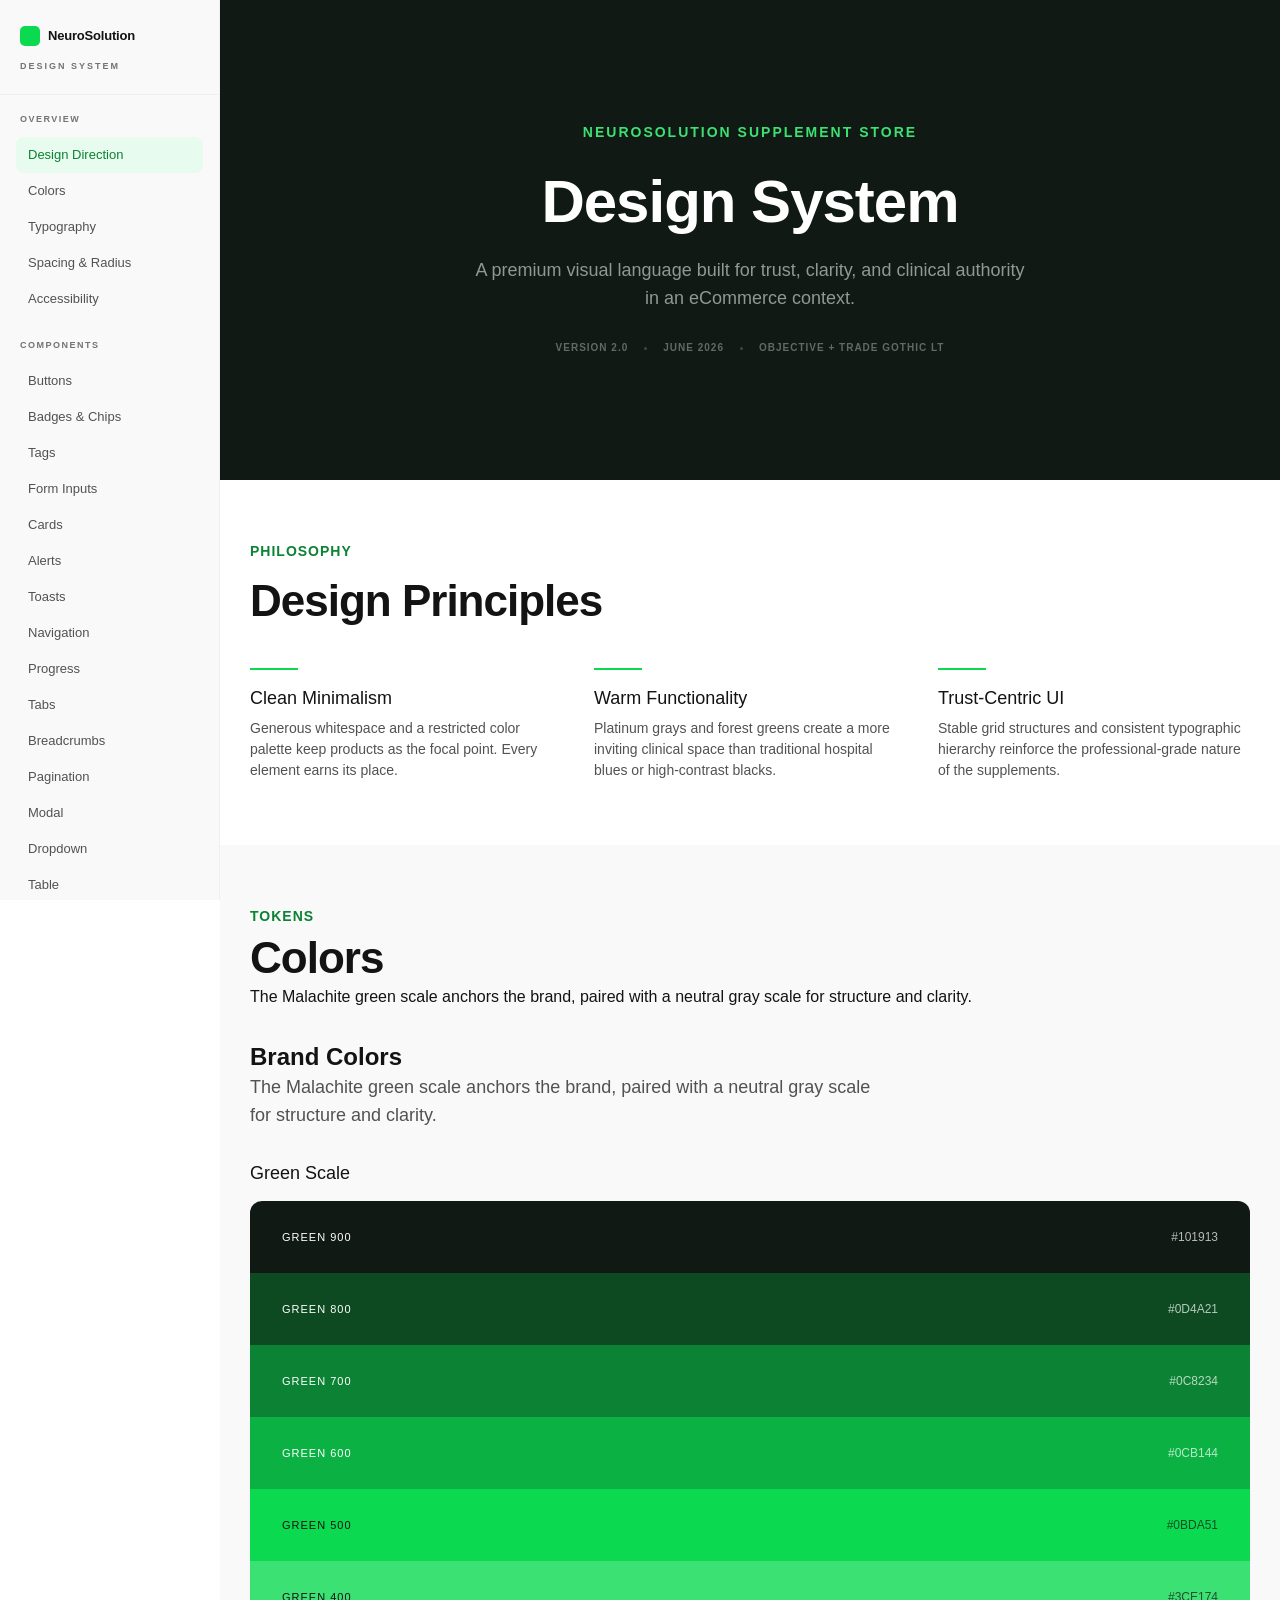
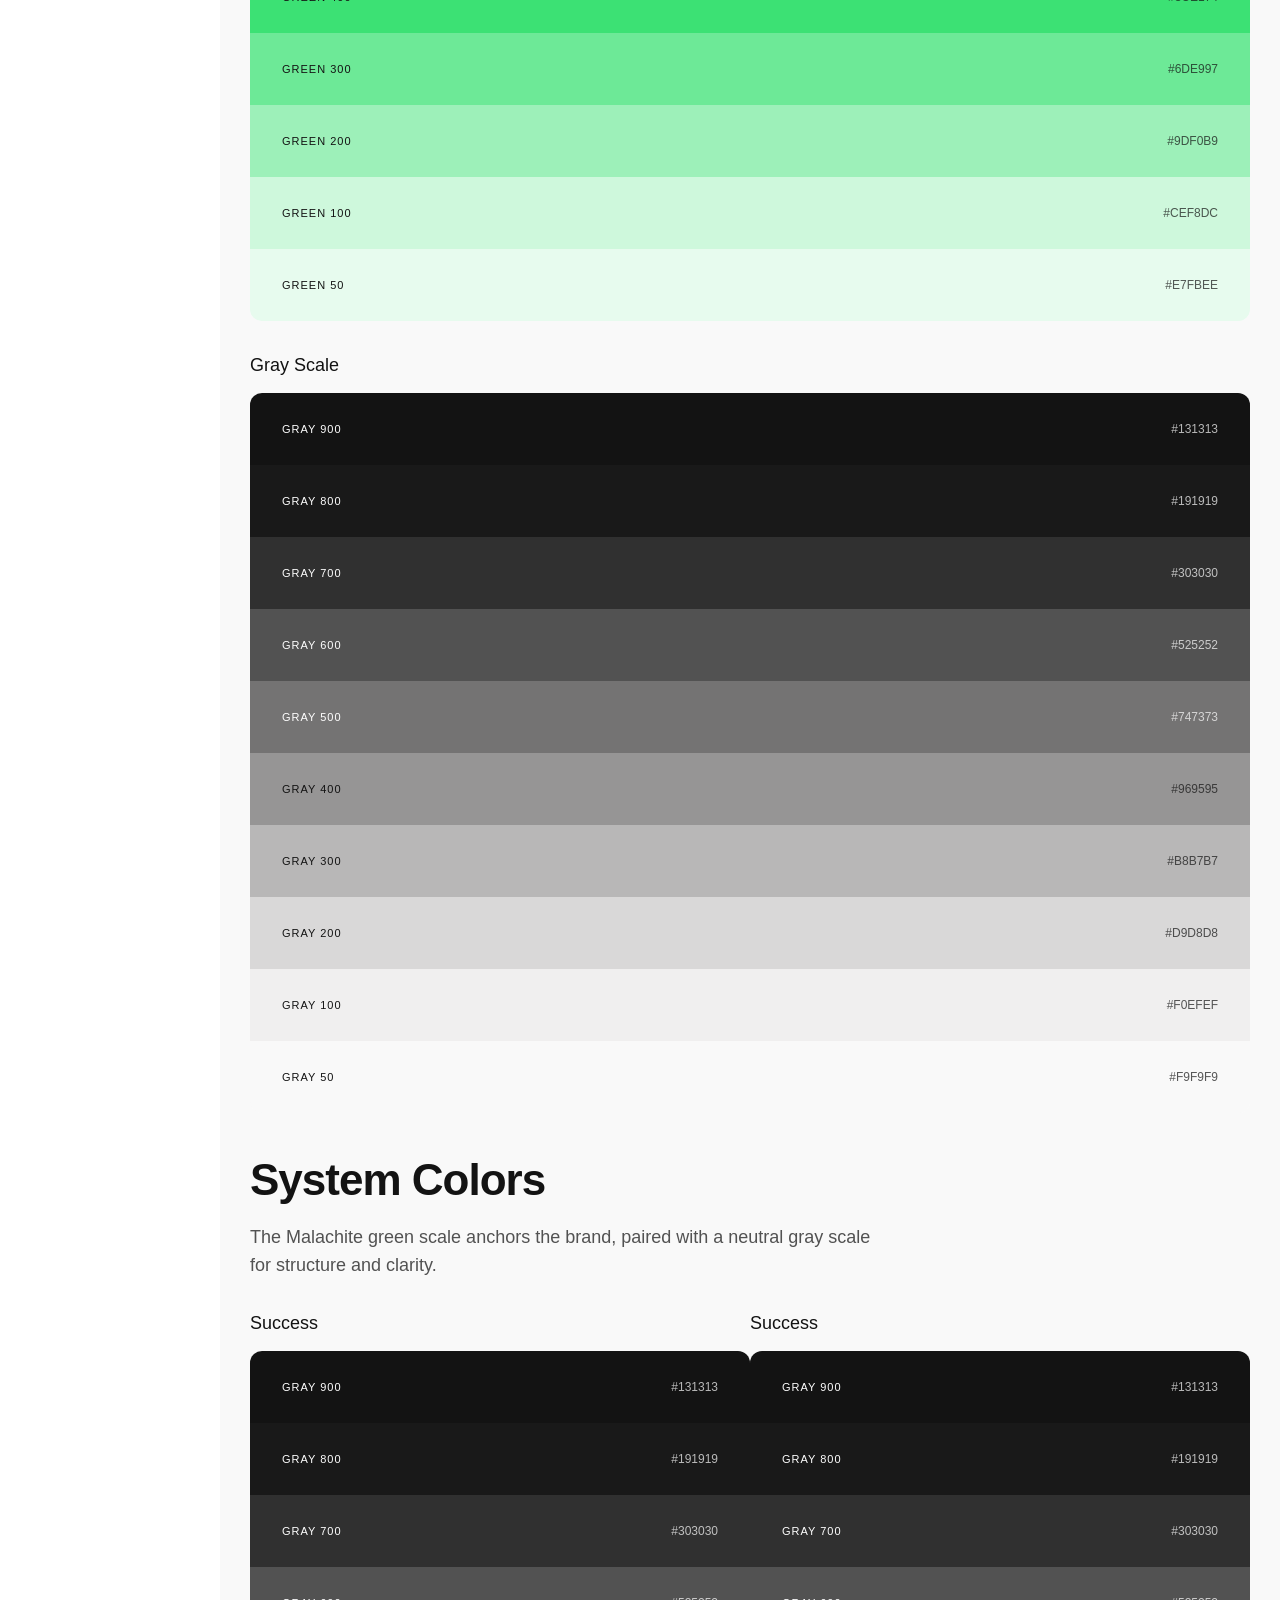
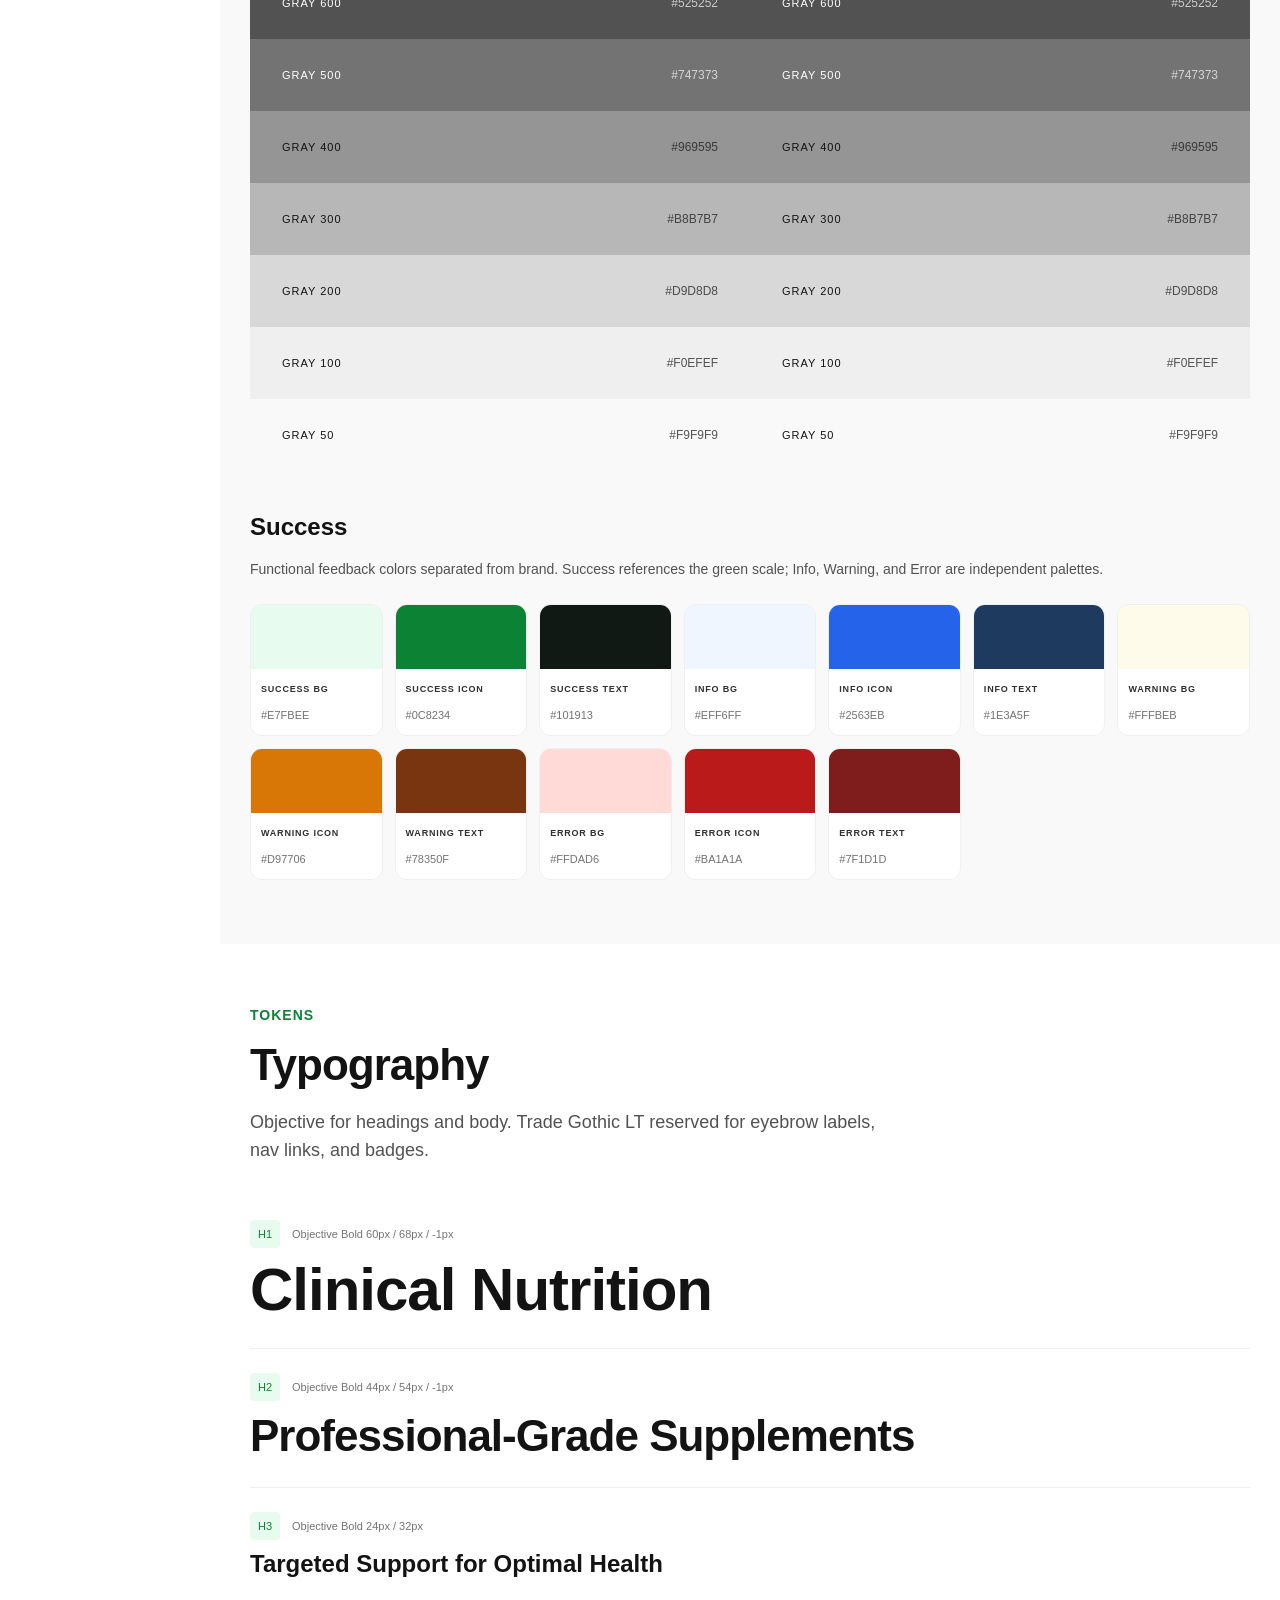
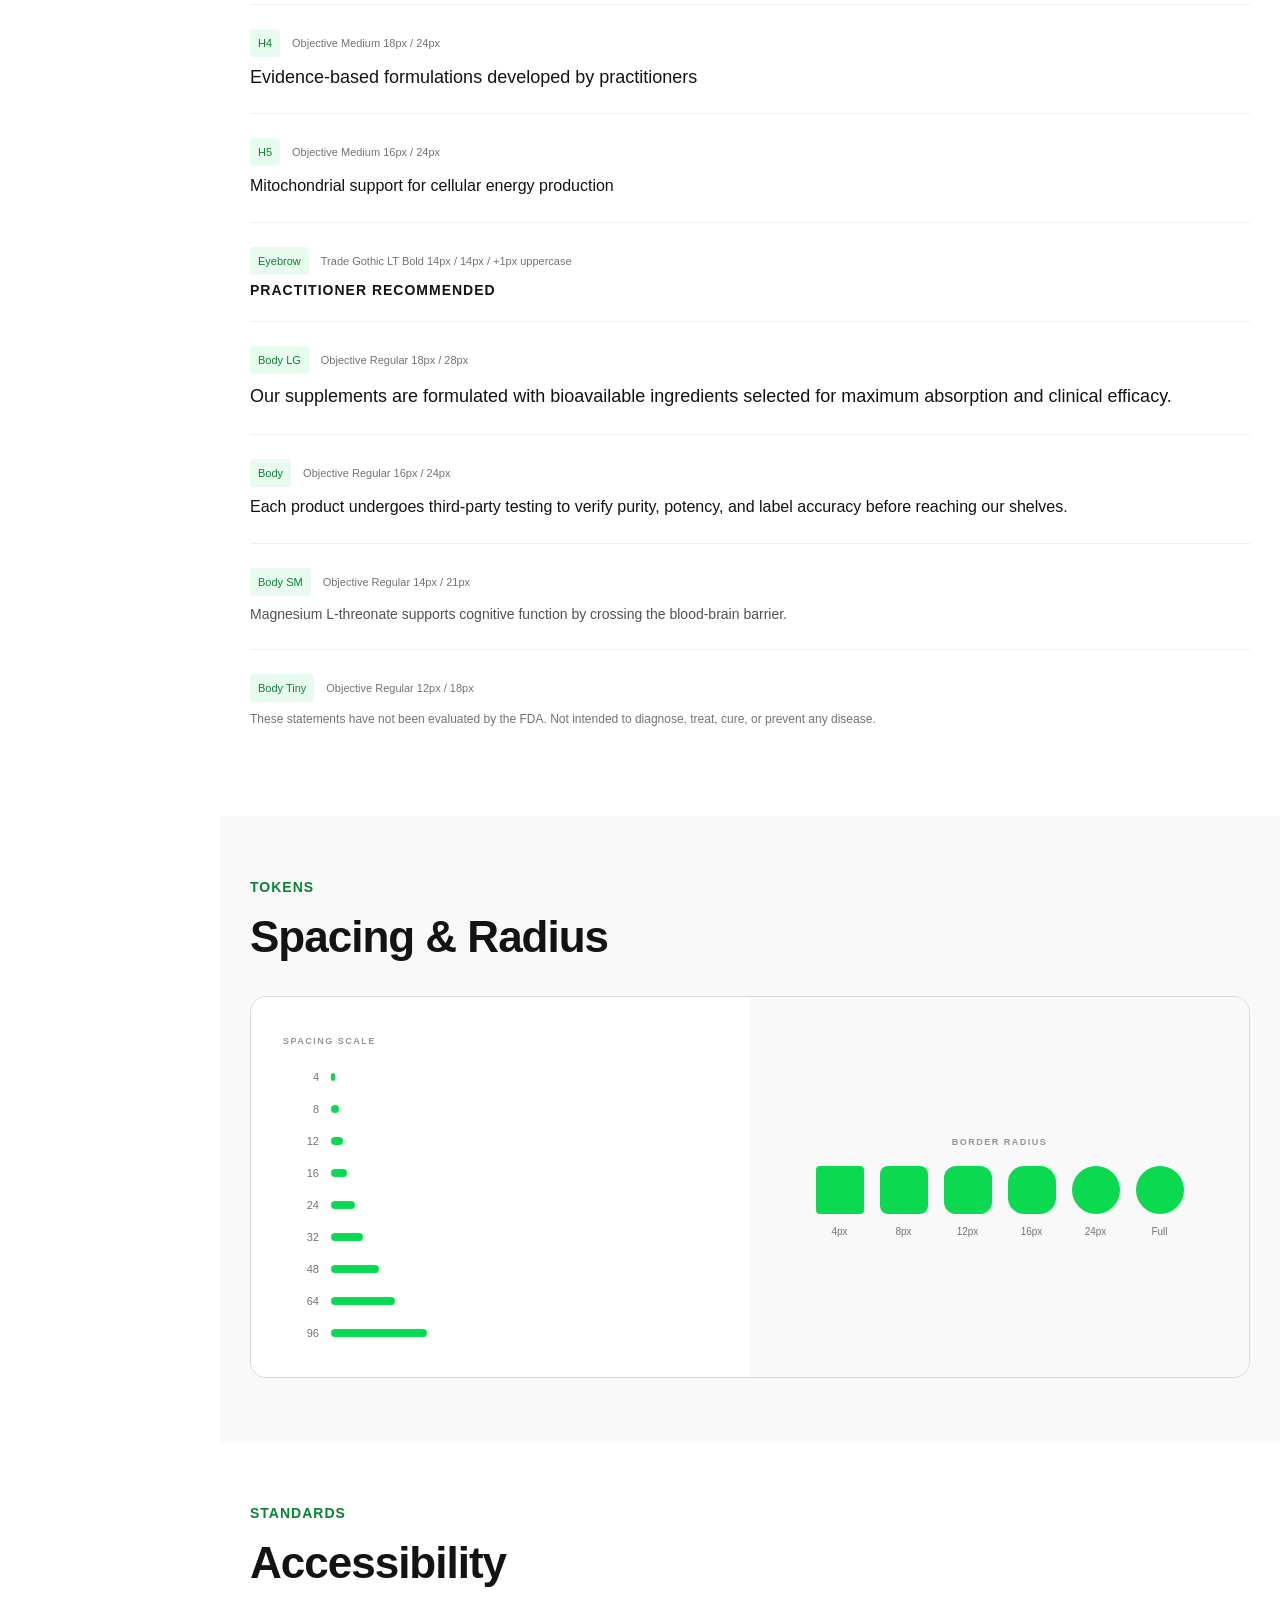
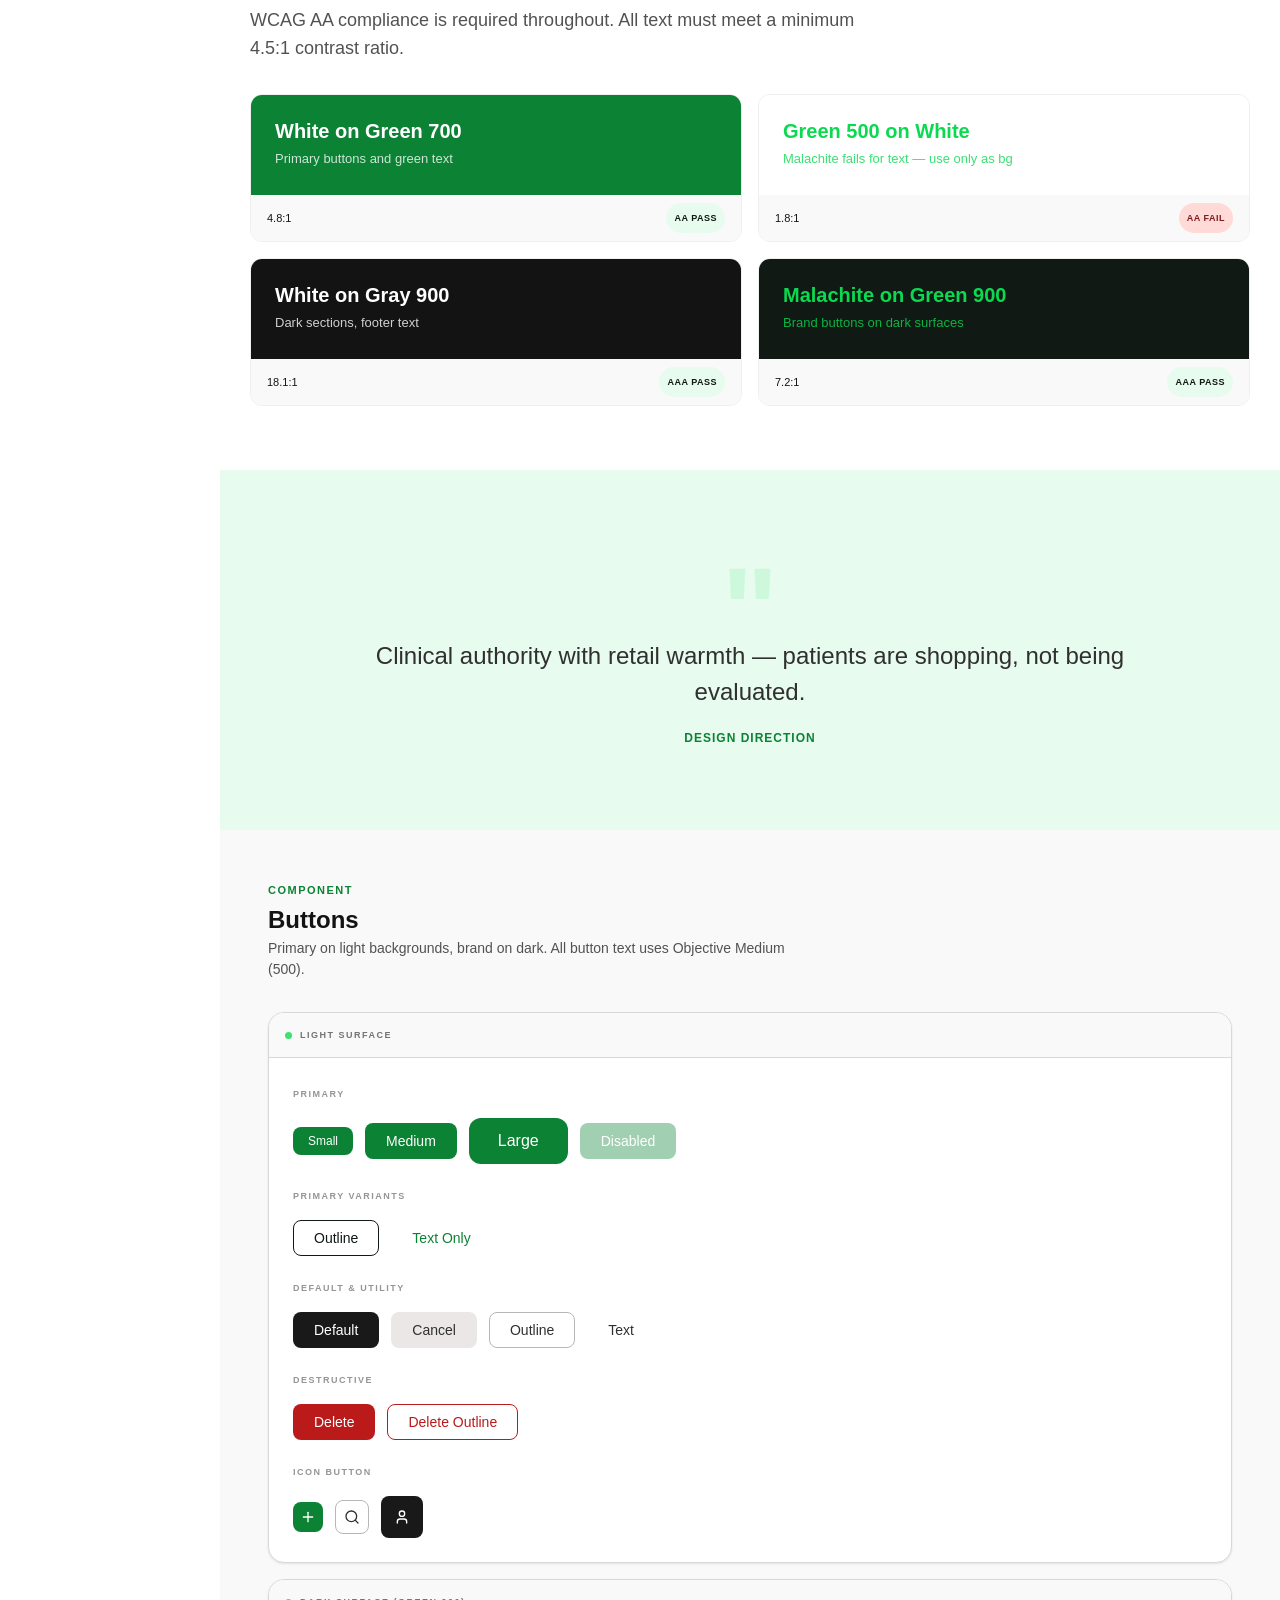
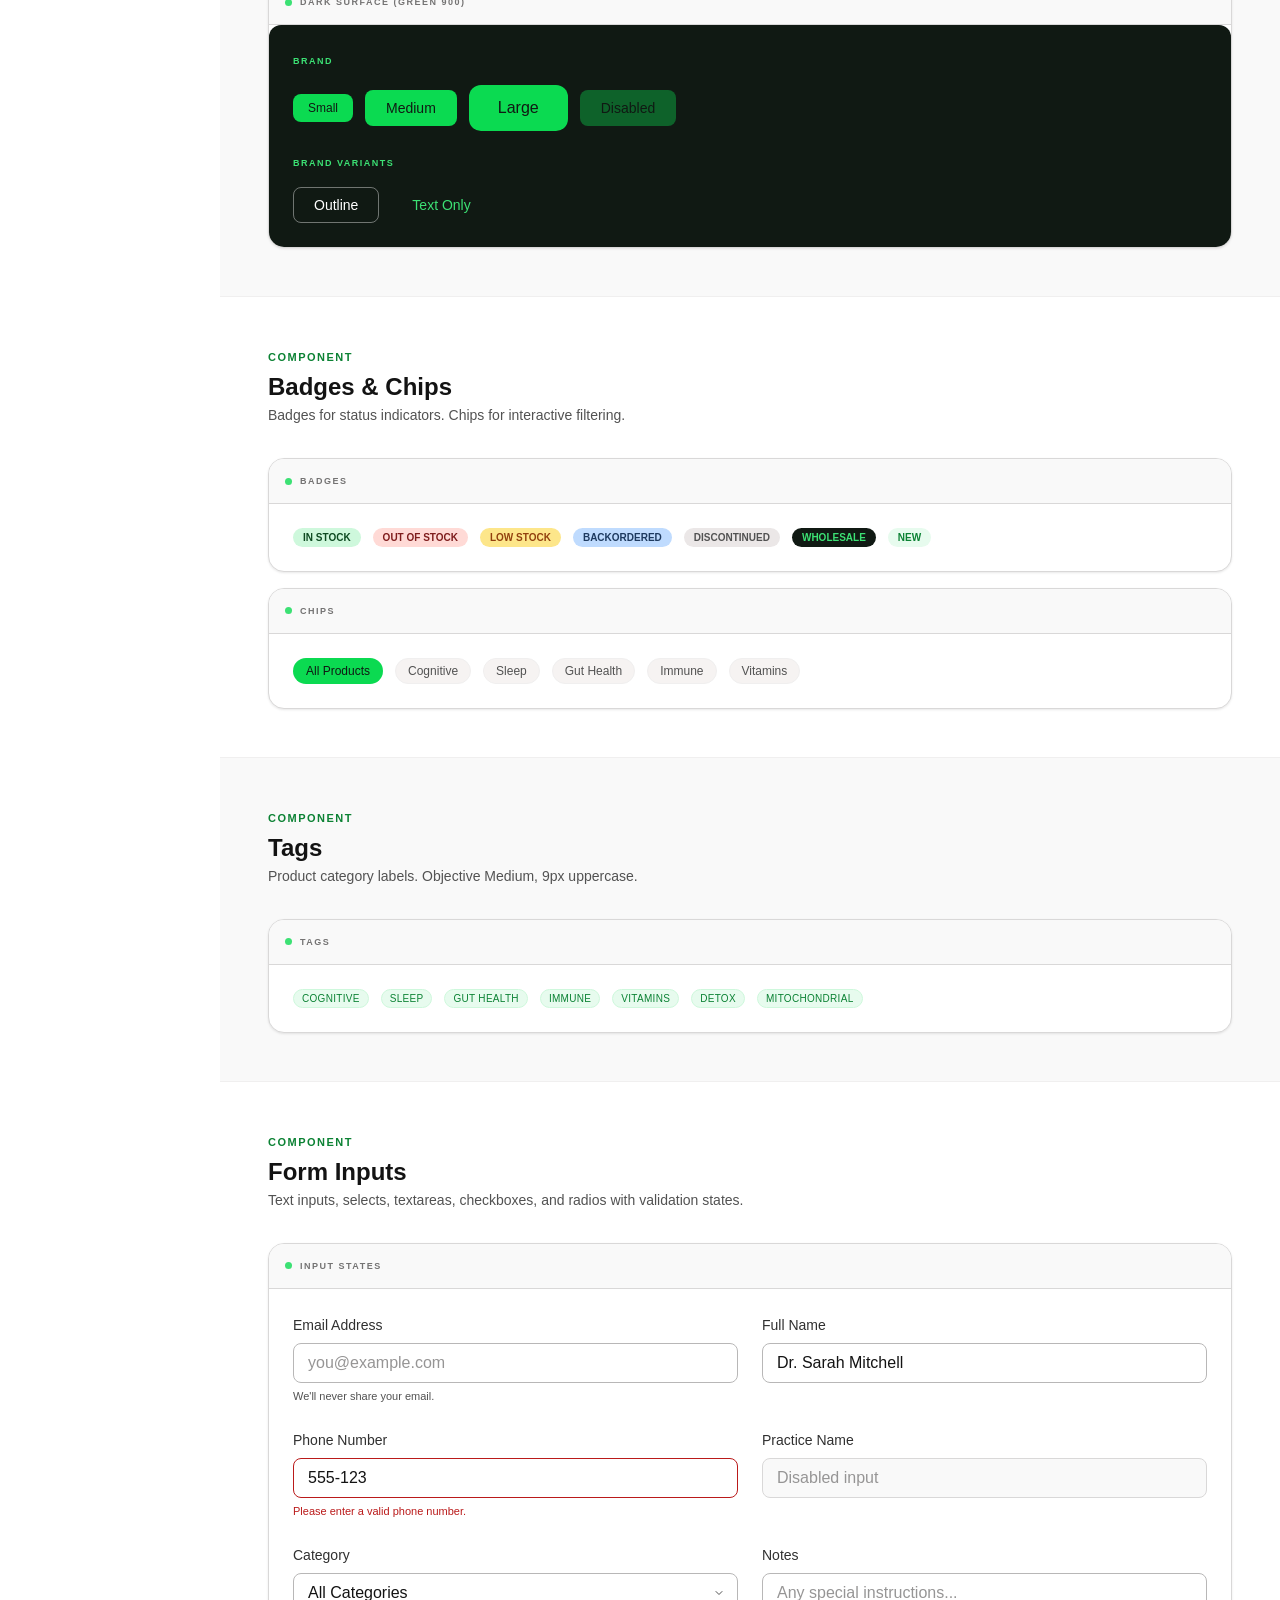
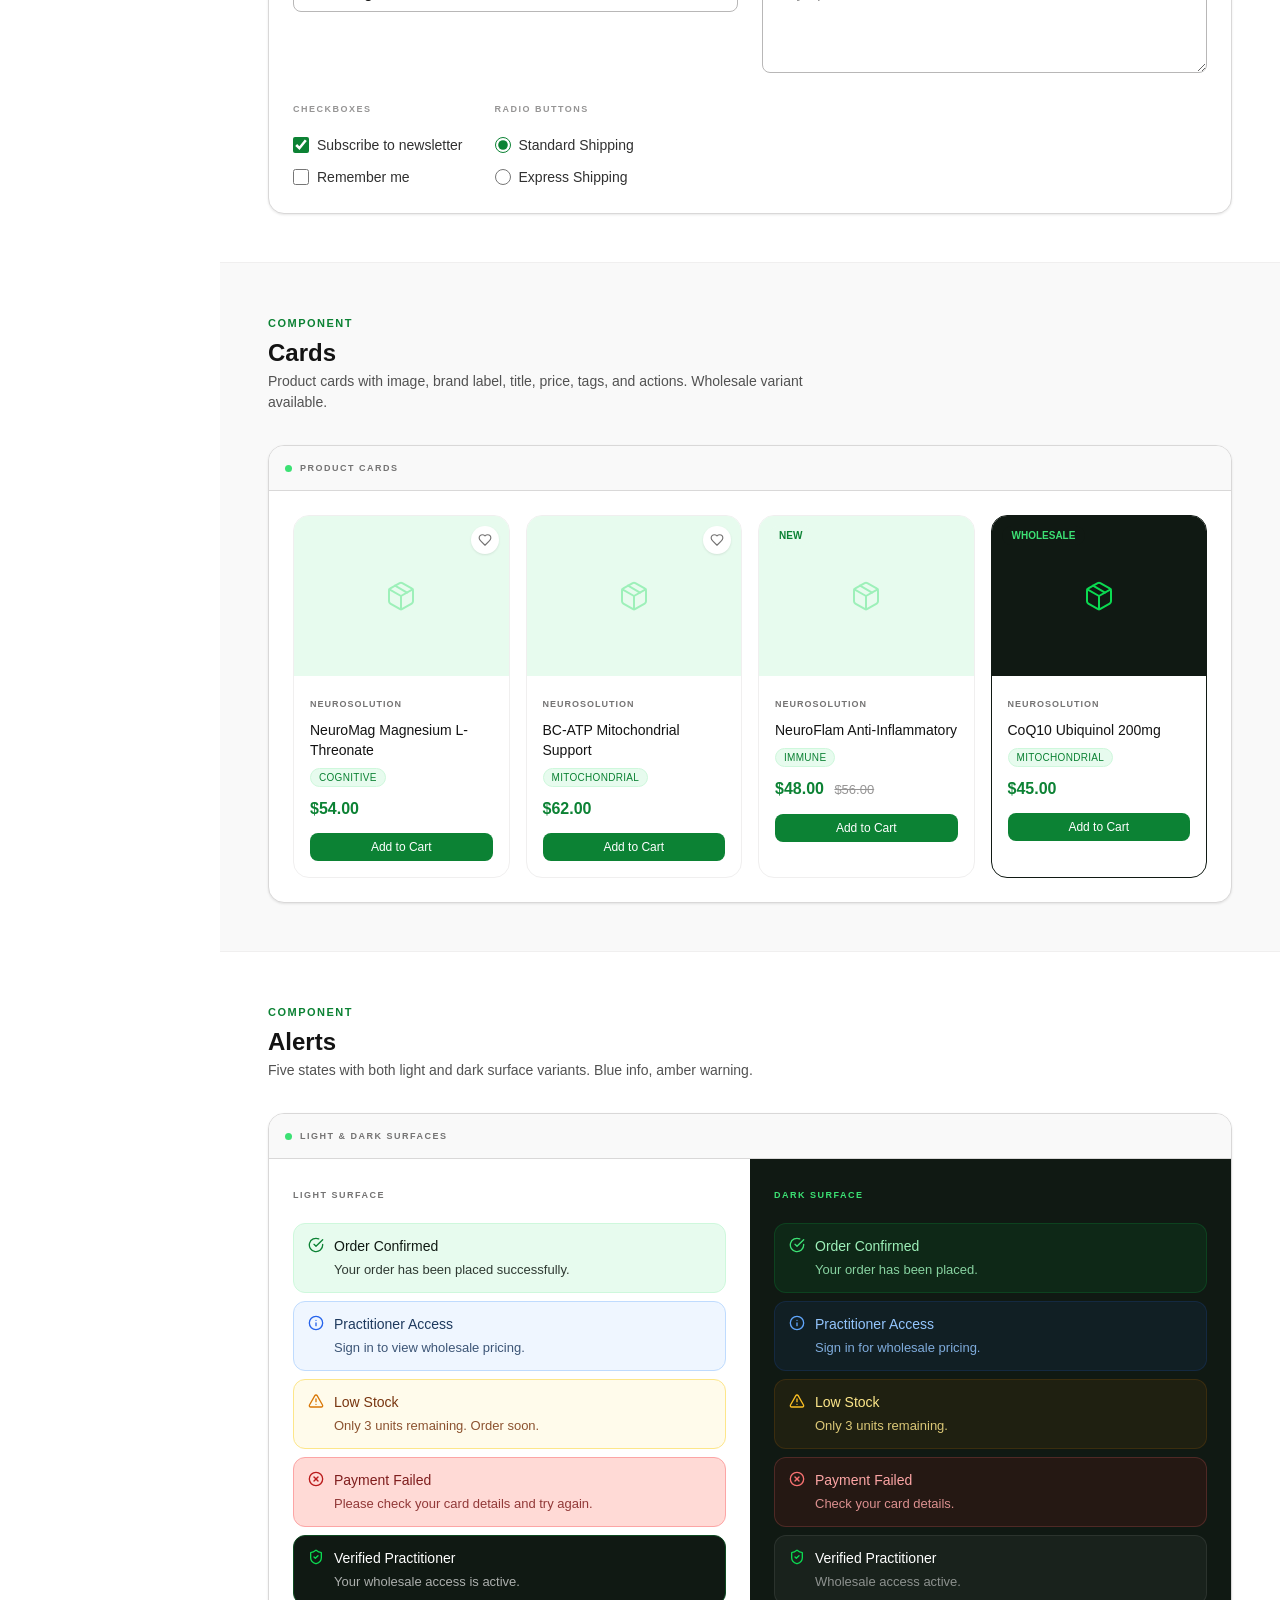
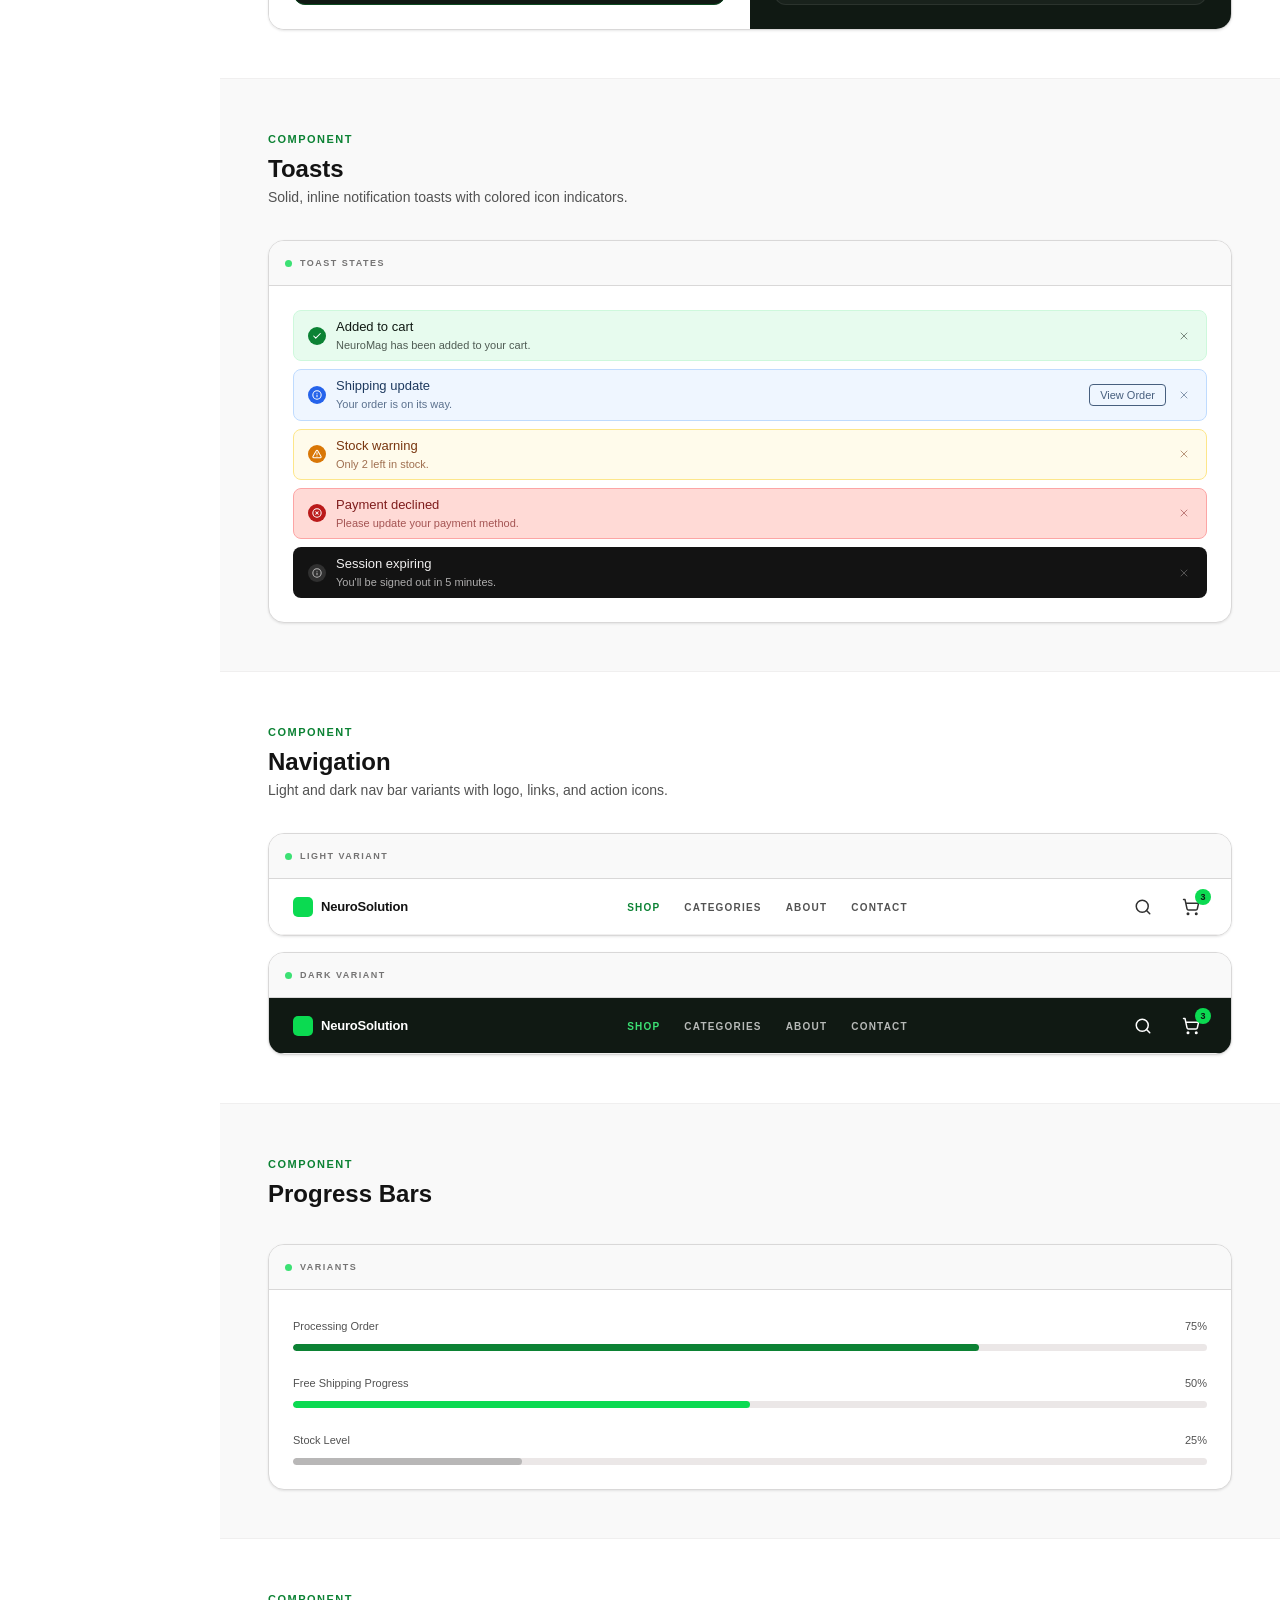
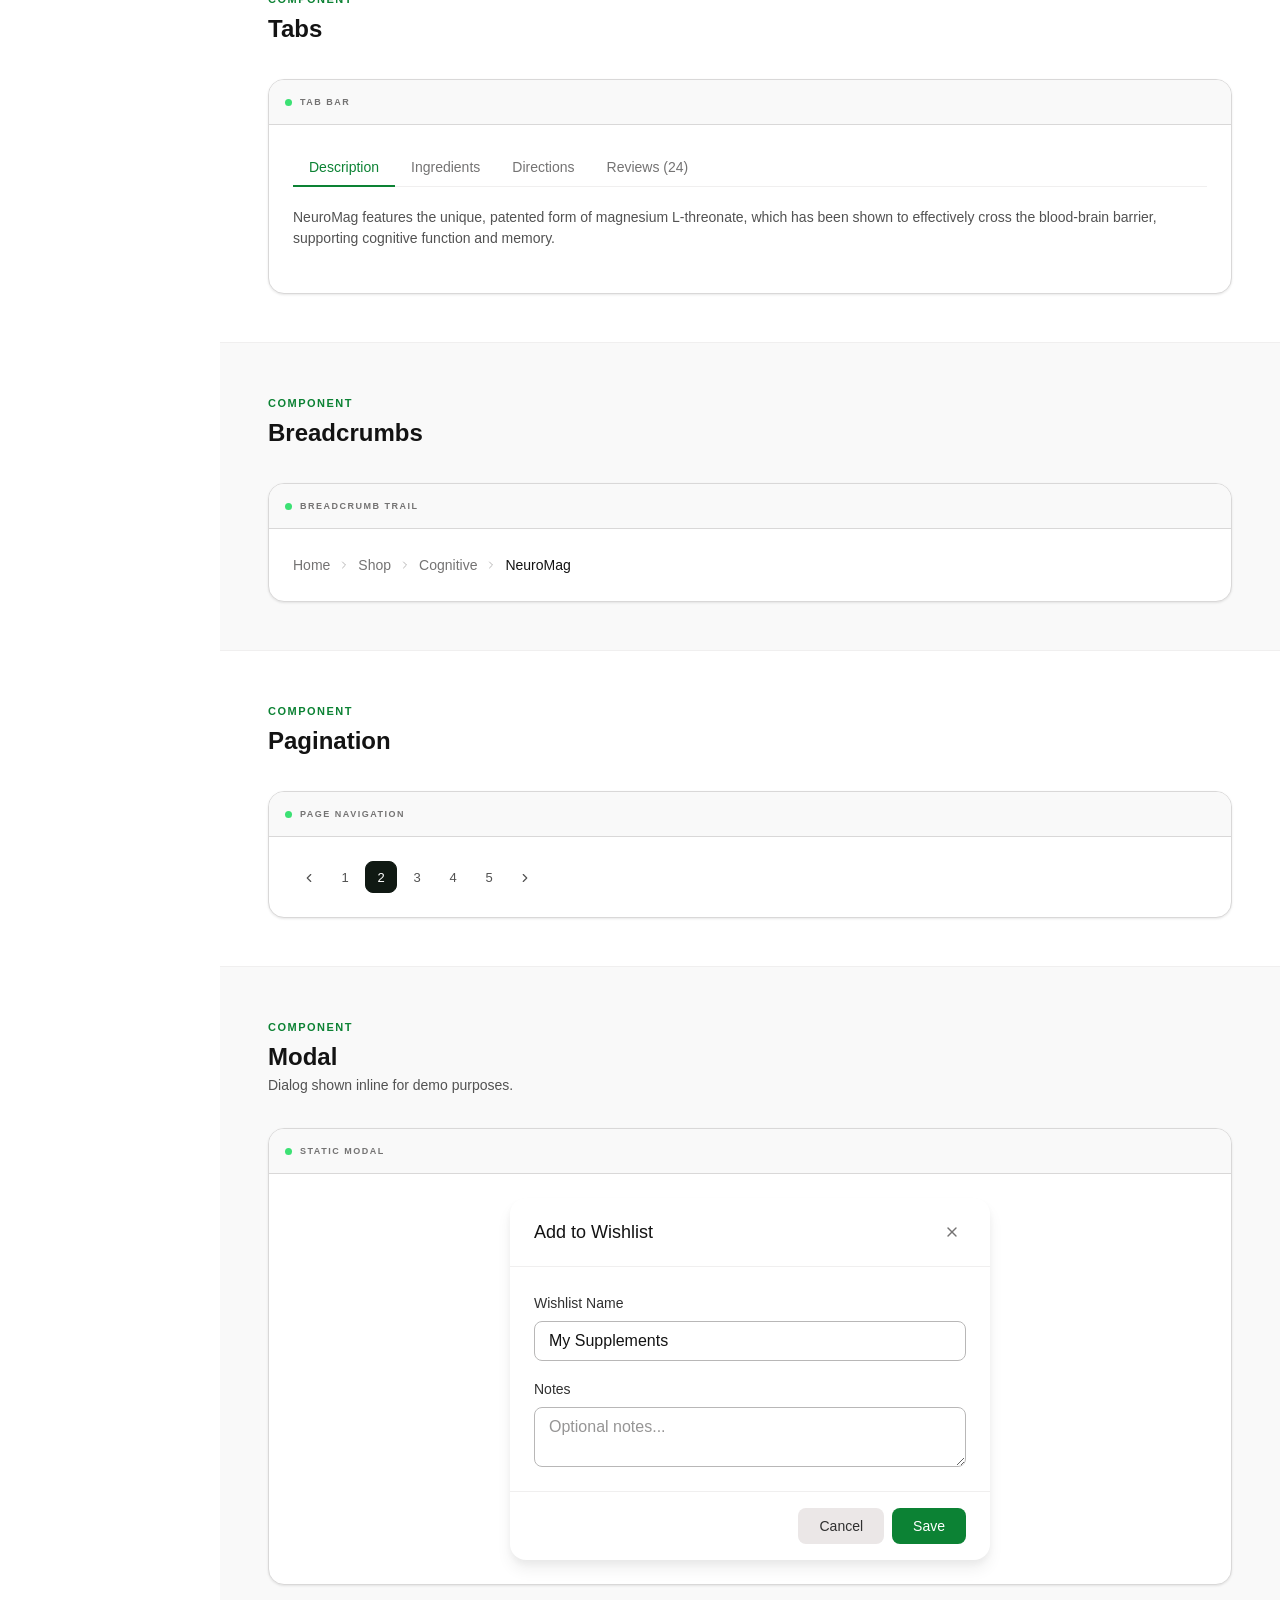
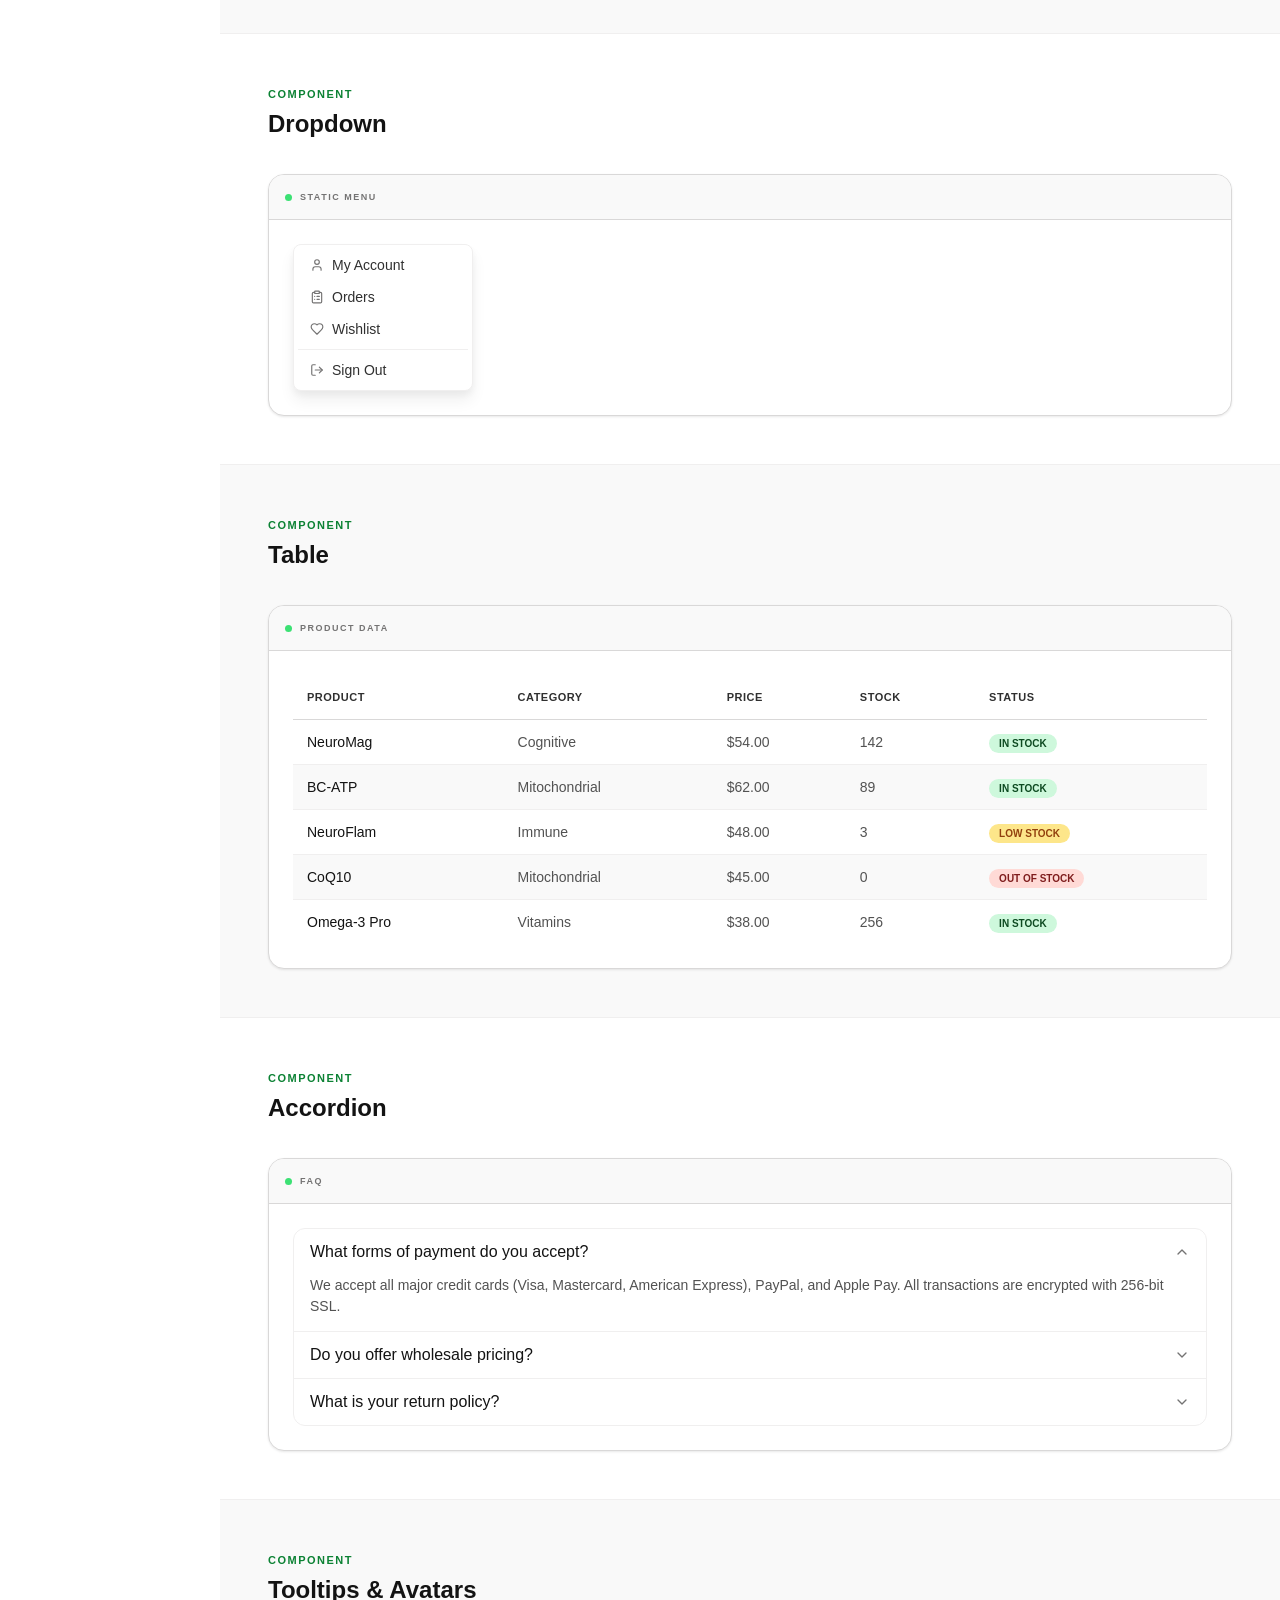
==== index.html @ eb658d5f "Refining styles" ====
<!doctype html>
<html lang="en">
  <head>
    <meta charset="UTF-8" />
    <meta name="viewport" content="width=device-width, initial-scale=1.0" />
    <title>Design System — NeuroSolution Supplement Store</title>
    <link rel="stylesheet" href="css/fonts.css" />
    <link rel="stylesheet" href="css/tokens.css" />
    <link rel="stylesheet" href="css/base.css" />
    <link rel="stylesheet" href="css/components.css" />
    <link rel="stylesheet" href="css/layout.css" />
    <style>
      .pg-sidebar-link[target='_blank']::after {
        content: ' \2197';
        font-size: 9px;
        opacity: 0.4;
      }
      .ds-color-dot {
        width: 12px;
        height: 12px;
        border-radius: var(--rounded-full);
        display: inline-block;
        vertical-align: middle;
        margin-right: 6px;
        border: 1px solid rgba(0, 0, 0, 0.08);
      }
      .scene-row {
        display: flex;
        flex-wrap: wrap;
        gap: 12px;
        align-items: center;
      }
      .scene-row--col {
        flex-direction: column;
        align-items: flex-start;
      }
      .scene-stack {
        display: flex;
        flex-direction: column;
        gap: 8px;
      }
      .scene-dark {
        background: var(--color-green-900);
        padding: 24px;
        border-radius: var(--rounded-md);
      }
      .scene-grid {
        display: grid;
        grid-template-columns: repeat(auto-fill, minmax(200px, 1fr));
        gap: 16px;
      }
      .scene-label {
        font-family: var(--font-label);
        font-size: 9px;
        font-weight: 700;
        letter-spacing: 1.5px;
        text-transform: uppercase;
        color: var(--color-gray-400);
        margin-bottom: 12px;
      }
      .scene-label--light {
        color: var(--color-green-400);
      }
      .scene-spacer {
        height: 24px;
      }
      .page-card {
        display: block;
        background: var(--color-white);
        border: 1px solid var(--color-gray-200);
        border-radius: var(--rounded-lg);
        overflow: hidden;
        text-decoration: none;
        transition:
          box-shadow var(--duration-normal),
          transform var(--duration-normal);
      }
      .page-card:hover {
        box-shadow: var(--shadow-md);
        transform: translateY(-2px);
      }
      .page-card-preview {
        height: 120px;
        background: var(--color-green-50);
        display: flex;
        align-items: center;
        justify-content: center;
        border-bottom: 1px solid var(--color-gray-200);
      }
      .page-card-preview svg {
        width: 32px;
        height: 32px;
        color: var(--color-green-200);
      }
      .page-card-body {
        padding: 14px 16px;
      }
      .page-card-title {
        font-weight: 500;
        font-size: 14px;
        color: var(--color-gray-900);
        margin-bottom: 2px;
      }
      .page-card-desc {
        font-size: 12px;
        color: var(--color-gray-500);
      }
    </style>
  </head>
  <body>
    <div class="pg-layout">
      <!-- ═══ SIDEBAR ═══ -->
      <aside class="pg-sidebar">
        <div class="pg-sidebar-header">
          <div class="pg-sidebar-logo">
            <div class="pg-sidebar-logo-mark"></div>
            <span class="pg-sidebar-logo-text">NeuroSolution</span>
          </div>
          <div class="pg-sidebar-subtitle">Design System</div>
        </div>
        <nav class="pg-sidebar-nav">
          <div class="pg-sidebar-section">
            <div class="pg-sidebar-section-label">Overview</div>
            <a href="#direction" class="pg-sidebar-link is-active"
              >Design Direction</a
            >
            <a href="#colors" class="pg-sidebar-link">Colors</a>
            <a href="#typography" class="pg-sidebar-link">Typography</a>
            <a href="#spacing" class="pg-sidebar-link">Spacing &amp; Radius</a>
            <a href="#accessibility" class="pg-sidebar-link">Accessibility</a>
          </div>
          <div class="pg-sidebar-section">
            <div class="pg-sidebar-section-label">Components</div>
            <a href="#buttons" class="pg-sidebar-link">Buttons</a>
            <a href="#badges-chips" class="pg-sidebar-link"
              >Badges &amp; Chips</a
            >
            <a href="#tags" class="pg-sidebar-link">Tags</a>
            <a href="#inputs" class="pg-sidebar-link">Form Inputs</a>
            <a href="#cards" class="pg-sidebar-link">Cards</a>
            <a href="#alerts" class="pg-sidebar-link">Alerts</a>
            <a href="#toasts" class="pg-sidebar-link">Toasts</a>
            <a href="#navigation" class="pg-sidebar-link">Navigation</a>
            <a href="#progress" class="pg-sidebar-link">Progress</a>
            <a href="#tabs" class="pg-sidebar-link">Tabs</a>
            <a href="#breadcrumbs" class="pg-sidebar-link">Breadcrumbs</a>
            <a href="#pagination" class="pg-sidebar-link">Pagination</a>
            <a href="#modal" class="pg-sidebar-link">Modal</a>
            <a href="#dropdown" class="pg-sidebar-link">Dropdown</a>
            <a href="#table" class="pg-sidebar-link">Table</a>
            <a href="#accordion" class="pg-sidebar-link">Accordion</a>
            <a href="#tooltip-avatar" class="pg-sidebar-link"
              >Tooltips &amp; Avatars</a
            >
            <a href="#search" class="pg-sidebar-link">Search</a>
            <a href="#qty-toggle" class="pg-sidebar-link"
              >Quantity &amp; Toggle</a
            >
            <a href="#skeleton-empty" class="pg-sidebar-link"
              >Skeleton &amp; Empty</a
            >
            <a href="#steps" class="pg-sidebar-link">Steps</a>
            <a href="#order-summary" class="pg-sidebar-link">Order Summary</a>
            <a href="#dividers" class="pg-sidebar-link">Dividers</a>
          </div>
          <div class="pg-sidebar-section">
            <div class="pg-sidebar-section-label">Sections</div>
            <a href="#section-hero" class="pg-sidebar-link">Hero</a>
            <a href="#section-product-grid" class="pg-sidebar-link"
              >Product Grid</a
            >
            <a href="#section-features" class="pg-sidebar-link"
              >Feature Strip</a
            >
            <a href="#section-testimonial" class="pg-sidebar-link"
              >Testimonial</a
            >
            <a href="#section-cta" class="pg-sidebar-link">CTA Band</a>
            <a href="#section-newsletter" class="pg-sidebar-link">Newsletter</a>
            <a href="#section-trust" class="pg-sidebar-link">Trust Bar</a>
          </div>
          <div class="pg-sidebar-section">
            <div class="pg-sidebar-section-label">Pages</div>
            <a
              href="pages/homepage.html"
              target="_blank"
              class="pg-sidebar-link"
              >Homepage</a
            >
            <a
              href="pages/product-listing.html"
              target="_blank"
              class="pg-sidebar-link"
              >Product Listing</a
            >
            <a
              href="pages/product-detail.html"
              target="_blank"
              class="pg-sidebar-link"
              >Product Detail</a
            >
            <a href="pages/cart.html" target="_blank" class="pg-sidebar-link"
              >Cart</a
            >
            <a
              href="pages/checkout.html"
              target="_blank"
              class="pg-sidebar-link"
              >Checkout</a
            >
            <a href="pages/login.html" target="_blank" class="pg-sidebar-link"
              >Login</a
            >
            <a
              href="pages/order-confirmation.html"
              target="_blank"
              class="pg-sidebar-link"
              >Order Confirmation</a
            >
            <a href="pages/account.html" target="_blank" class="pg-sidebar-link"
              >Account</a
            >
          </div>
        </nav>
        <div class="pg-sidebar-footer">
          <div style="font-size: 10px; color: var(--color-gray-400)">
            v2.0 — June 2026
          </div>
        </div>
      </aside>

      <!-- ═══ MAIN CONTENT ═══ -->
      <main class="pg-main">
        <!-- ── HERO ── -->
        <header class="hero" id="direction">
          <div class="hero-inner">
            <p class="hero-eyebrow">NeuroSolution Supplement Store</p>
            <h1 class="hero-title">Design System</h1>
            <p class="hero-subtitle">
              A premium visual language built for trust, clarity, and clinical
              authority in an eCommerce context.
            </p>
            <div class="hero-meta">
              <span>Version 2.0</span><span class="hero-meta-divider"></span>
              <span>June 2026</span><span class="hero-meta-divider"></span>
              <span>Objective + Trade Gothic LT</span>
            </div>
          </div>
        </header>

        <!-- ── DESIGN PRINCIPLES ── -->
        <section class="color-band color-band--white">
          <div class="color-band-inner">
            <p class="section-eyebrow">Philosophy</p>
            <h2 class="section-heading">Design Principles</h2>
            <div class="editorial-grid-3" style="margin-top: 40px">
              <div>
                <div
                  style="
                    width: 48px;
                    height: 2px;
                    background: var(--color-green-500);
                    margin-bottom: 16px;
                  "
                ></div>
                <h4 style="margin-bottom: 8px">Clean Minimalism</h4>
                <p class="text-sm" style="color: var(--color-gray-600)">
                  Generous whitespace and a restricted color palette keep
                  products as the focal point. Every element earns its place.
                </p>
              </div>
              <div>
                <div
                  style="
                    width: 48px;
                    height: 2px;
                    background: var(--color-green-500);
                    margin-bottom: 16px;
                  "
                ></div>
                <h4 style="margin-bottom: 8px">Warm Functionality</h4>
                <p class="text-sm" style="color: var(--color-gray-600)">
                  Platinum grays and forest greens create a more inviting
                  clinical space than traditional hospital blues or
                  high-contrast blacks.
                </p>
              </div>
              <div>
                <div
                  style="
                    width: 48px;
                    height: 2px;
                    background: var(--color-green-500);
                    margin-bottom: 16px;
                  "
                ></div>
                <h4 style="margin-bottom: 8px">Trust-Centric UI</h4>
                <p class="text-sm" style="color: var(--color-gray-600)">
                  Stable grid structures and consistent typographic hierarchy
                  reinforce the professional-grade nature of the supplements.
                </p>
              </div>
            </div>
          </div>
        </section>

        <!-- ── COLORS ── -->
        <section class="color-band color-band--gray-50" id="colors">
          <div class="color-band-inner">
            <p class="eyebrow text-primary">Tokens</p>
            <h2>Colors</h2>
            <p style="margin-bottom: 32px">
              The Malachite green scale anchors the brand, paired with a neutral
              gray scale for structure and clarity.
            </p>

            <!-- —— Brand Colors —— -->
            <div>
              <div>
                <h3 class="h3">Brand Colors</h3>
                <p class="section-body" style="margin-bottom: 32px">
                  The Malachite green scale anchors the brand, paired with a
                  neutral gray scale for structure and clarity.
                </p>
              </div>
              <!-- —— Green Scale —— -->

              <h4 style="margin-bottom: 16px">Green Scale</h4>
              <div
                class="color-strip-row"
                style="
                  border-radius: var(--rounded-md);
                  overflow: hidden;
                  margin-bottom: 32px;
                "
              >
                <div
                  class="color-strip color-strip--light-text"
                  style="background: #101913"
                >
                  <span class="color-strip-label">Green 900</span
                  ><span class="color-strip-hex">#101913</span>
                </div>
                <div
                  class="color-strip color-strip--light-text"
                  style="background: #0d4a21"
                >
                  <span class="color-strip-label">Green 800</span
                  ><span class="color-strip-hex">#0D4A21</span>
                </div>
                <div
                  class="color-strip color-strip--light-text"
                  style="background: #0c8234"
                >
                  <span class="color-strip-label">Green 700</span
                  ><span class="color-strip-hex">#0C8234</span>
                </div>
                <div
                  class="color-strip color-strip--light-text"
                  style="background: #0cb144"
                >
                  <span class="color-strip-label">Green 600</span
                  ><span class="color-strip-hex">#0CB144</span>
                </div>
                <div
                  class="color-strip color-strip--dark-text"
                  style="background: #0bda51"
                >
                  <span class="color-strip-label">Green 500</span
                  ><span class="color-strip-hex">#0BDA51</span>
                </div>
                <div
                  class="color-strip color-strip--dark-text"
                  style="background: #3ce174"
                >
                  <span class="color-strip-label">Green 400</span
                  ><span class="color-strip-hex">#3CE174</span>
                </div>
                <div
                  class="color-strip color-strip--dark-text"
                  style="background: #6de997"
                >
                  <span class="color-strip-label">Green 300</span
                  ><span class="color-strip-hex">#6DE997</span>
                </div>
                <div
                  class="color-strip color-strip--dark-text"
                  style="background: #9df0b9"
                >
                  <span class="color-strip-label">Green 200</span
                  ><span class="color-strip-hex">#9DF0B9</span>
                </div>
                <div
                  class="color-strip color-strip--dark-text"
                  style="background: #cef8dc"
                >
                  <span class="color-strip-label">Green 100</span
                  ><span class="color-strip-hex">#CEF8DC</span>
                </div>
                <div
                  class="color-strip color-strip--dark-text"
                  style="background: #e7fbee"
                >
                  <span class="color-strip-label">Green 50</span
                  ><span class="color-strip-hex">#E7FBEE</span>
                </div>
              </div>

              <!-- —— Gray Scale —— -->
              <h4 style="margin-bottom: 16px">Gray Scale</h4>
              <div
                class="color-strip-row"
                style="
                  border-radius: var(--rounded-md);
                  overflow: hidden;
                  margin-bottom: 40px;
                "
              >
                <div
                  class="color-strip color-strip--light-text"
                  style="background: #131313"
                >
                  <span class="color-strip-label">Gray 900</span
                  ><span class="color-strip-hex">#131313</span>
                </div>
                <div
                  class="color-strip color-strip--light-text"
                  style="background: #191919"
                >
                  <span class="color-strip-label">Gray 800</span
                  ><span class="color-strip-hex">#191919</span>
                </div>
                <div
                  class="color-strip color-strip--light-text"
                  style="background: #303030"
                >
                  <span class="color-strip-label">Gray 700</span
                  ><span class="color-strip-hex">#303030</span>
                </div>
                <div
                  class="color-strip color-strip--light-text"
                  style="background: #525252"
                >
                  <span class="color-strip-label">Gray 600</span
                  ><span class="color-strip-hex">#525252</span>
                </div>
                <div
                  class="color-strip color-strip--light-text"
                  style="background: #747373"
                >
                  <span class="color-strip-label">Gray 500</span
                  ><span class="color-strip-hex">#747373</span>
                </div>
                <div
                  class="color-strip color-strip--dark-text"
                  style="background: #969595"
                >
                  <span class="color-strip-label">Gray 400</span
                  ><span class="color-strip-hex">#969595</span>
                </div>
                <div
                  class="color-strip color-strip--dark-text"
                  style="background: #b8b7b7"
                >
                  <span class="color-strip-label">Gray 300</span
                  ><span class="color-strip-hex">#B8B7B7</span>
                </div>
                <div
                  class="color-strip color-strip--dark-text"
                  style="background: #d9d8d8"
                >
                  <span class="color-strip-label">Gray 200</span
                  ><span class="color-strip-hex">#D9D8D8</span>
                </div>
                <div
                  class="color-strip color-strip--dark-text"
                  style="background: #f0efef"
                >
                  <span class="color-strip-label">Gray 100</span
                  ><span class="color-strip-hex">#F0EFEF</span>
                </div>
                <div
                  class="color-strip color-strip--dark-text"
                  style="background: #f9f9f9"
                >
                  <span class="color-strip-label">Gray 50</span
                  ><span class="color-strip-hex">#F9F9F9</span>
                </div>
              </div>
            </div>

            <!-- —— System Colors —— -->
            <div>
              <h2 class="section-heading">System Colors</h2>
              <p class="section-body" style="margin-bottom: 32px">
                The Malachite green scale anchors the brand, paired with a
                neutral gray scale for structure and clarity.
              </p>
              <!-- —— Success —— -->
              <div class="editorial-two-col">
                <div>
                  <h4 style="margin-bottom: 16px">Success</h4>
                  <div
                    class="color-strip-row"
                    style="
                      border-radius: var(--rounded-md);
                      overflow: hidden;
                      margin-bottom: 40px;
                    "
                  >
                    <div
                      class="color-strip color-strip--light-text"
                      style="background: #131313"
                    >
                      <span class="color-strip-label">Gray 900</span
                      ><span class="color-strip-hex">#131313</span>
                    </div>
                    <div
                      class="color-strip color-strip--light-text"
                      style="background: #191919"
                    >
                      <span class="color-strip-label">Gray 800</span
                      ><span class="color-strip-hex">#191919</span>
                    </div>
                    <div
                      class="color-strip color-strip--light-text"
                      style="background: #303030"
                    >
                      <span class="color-strip-label">Gray 700</span
                      ><span class="color-strip-hex">#303030</span>
                    </div>
                    <div
                      class="color-strip color-strip--light-text"
                      style="background: #525252"
                    >
                      <span class="color-strip-label">Gray 600</span
                      ><span class="color-strip-hex">#525252</span>
                    </div>
                    <div
                      class="color-strip color-strip--light-text"
                      style="background: #747373"
                    >
                      <span class="color-strip-label">Gray 500</span
                      ><span class="color-strip-hex">#747373</span>
                    </div>
                    <div
                      class="color-strip color-strip--dark-text"
                      style="background: #969595"
                    >
                      <span class="color-strip-label">Gray 400</span
                      ><span class="color-strip-hex">#969595</span>
                    </div>
                    <div
                      class="color-strip color-strip--dark-text"
                      style="background: #b8b7b7"
                    >
                      <span class="color-strip-label">Gray 300</span
                      ><span class="color-strip-hex">#B8B7B7</span>
                    </div>
                    <div
                      class="color-strip color-strip--dark-text"
                      style="background: #d9d8d8"
                    >
                      <span class="color-strip-label">Gray 200</span
                      ><span class="color-strip-hex">#D9D8D8</span>
                    </div>
                    <div
                      class="color-strip color-strip--dark-text"
                      style="background: #f0efef"
                    >
                      <span class="color-strip-label">Gray 100</span
                      ><span class="color-strip-hex">#F0EFEF</span>
                    </div>
                    <div
                      class="color-strip color-strip--dark-text"
                      style="background: #f9f9f9"
                    >
                      <span class="color-strip-label">Gray 50</span
                      ><span class="color-strip-hex">#F9F9F9</span>
                    </div>
                  </div>
                </div>

                <div>
                  <h4 style="margin-bottom: 16px">Success</h4>
                  <div
                    class="color-strip-row"
                    style="
                      border-radius: var(--rounded-md);
                      overflow: hidden;
                      margin-bottom: 40px;
                    "
                  >
                    <div
                      class="color-strip color-strip--light-text"
                      style="background: #131313"
                    >
                      <span class="color-strip-label">Gray 900</span
                      ><span class="color-strip-hex">#131313</span>
                    </div>
                    <div
                      class="color-strip color-strip--light-text"
                      style="background: #191919"
                    >
                      <span class="color-strip-label">Gray 800</span
                      ><span class="color-strip-hex">#191919</span>
                    </div>
                    <div
                      class="color-strip color-strip--light-text"
                      style="background: #303030"
                    >
                      <span class="color-strip-label">Gray 700</span
                      ><span class="color-strip-hex">#303030</span>
                    </div>
                    <div
                      class="color-strip color-strip--light-text"
                      style="background: #525252"
                    >
                      <span class="color-strip-label">Gray 600</span
                      ><span class="color-strip-hex">#525252</span>
                    </div>
                    <div
                      class="color-strip color-strip--light-text"
                      style="background: #747373"
                    >
                      <span class="color-strip-label">Gray 500</span
                      ><span class="color-strip-hex">#747373</span>
                    </div>
                    <div
                      class="color-strip color-strip--dark-text"
                      style="background: #969595"
                    >
                      <span class="color-strip-label">Gray 400</span
                      ><span class="color-strip-hex">#969595</span>
                    </div>
                    <div
                      class="color-strip color-strip--dark-text"
                      style="background: #b8b7b7"
                    >
                      <span class="color-strip-label">Gray 300</span
                      ><span class="color-strip-hex">#B8B7B7</span>
                    </div>
                    <div
                      class="color-strip color-strip--dark-text"
                      style="background: #d9d8d8"
                    >
                      <span class="color-strip-label">Gray 200</span
                      ><span class="color-strip-hex">#D9D8D8</span>
                    </div>
                    <div
                      class="color-strip color-strip--dark-text"
                      style="background: #f0efef"
                    >
                      <span class="color-strip-label">Gray 100</span
                      ><span class="color-strip-hex">#F0EFEF</span>
                    </div>
                    <div
                      class="color-strip color-strip--dark-text"
                      style="background: #f9f9f9"
                    >
                      <span class="color-strip-label">Gray 50</span
                      ><span class="color-strip-hex">#F9F9F9</span>
                    </div>
                  </div>
                </div>
              </div>

              <!-- —— Warning —— -->
              <div>
                <h3 style="margin-bottom: 16px">Success</h3>
                <p
                  class="text-sm"
                  style="color: var(--color-gray-600); margin-bottom: 24px"
                >
                  Functional feedback colors separated from brand. Success
                  references the green scale; Info, Warning, and Error are
                  independent palettes.
                </p>
                <div class="swatch-grid">
                  <div class="swatch">
                    <div class="swatch-color" style="background: #e7fbee"></div>
                    <div class="swatch-info">
                      <div class="swatch-name">Success BG</div>
                      <div class="swatch-hex">#E7FBEE</div>
                    </div>
                  </div>
                  <div class="swatch">
                    <div class="swatch-color" style="background: #0c8234"></div>
                    <div class="swatch-info">
                      <div class="swatch-name">Success Icon</div>
                      <div class="swatch-hex">#0C8234</div>
                    </div>
                  </div>
                  <div class="swatch">
                    <div class="swatch-color" style="background: #101913"></div>
                    <div class="swatch-info">
                      <div class="swatch-name">Success Text</div>
                      <div class="swatch-hex">#101913</div>
                    </div>
                  </div>
                  <div class="swatch">
                    <div class="swatch-color" style="background: #eff6ff"></div>
                    <div class="swatch-info">
                      <div class="swatch-name">Info BG</div>
                      <div class="swatch-hex">#EFF6FF</div>
                    </div>
                  </div>
                  <div class="swatch">
                    <div class="swatch-color" style="background: #2563eb"></div>
                    <div class="swatch-info">
                      <div class="swatch-name">Info Icon</div>
                      <div class="swatch-hex">#2563EB</div>
                    </div>
                  </div>
                  <div class="swatch">
                    <div class="swatch-color" style="background: #1e3a5f"></div>
                    <div class="swatch-info">
                      <div class="swatch-name">Info Text</div>
                      <div class="swatch-hex">#1E3A5F</div>
                    </div>
                  </div>
                  <div class="swatch">
                    <div class="swatch-color" style="background: #fffbeb"></div>
                    <div class="swatch-info">
                      <div class="swatch-name">Warning BG</div>
                      <div class="swatch-hex">#FFFBEB</div>
                    </div>
                  </div>
                  <div class="swatch">
                    <div class="swatch-color" style="background: #d97706"></div>
                    <div class="swatch-info">
                      <div class="swatch-name">Warning Icon</div>
                      <div class="swatch-hex">#D97706</div>
                    </div>
                  </div>
                  <div class="swatch">
                    <div class="swatch-color" style="background: #78350f"></div>
                    <div class="swatch-info">
                      <div class="swatch-name">Warning Text</div>
                      <div class="swatch-hex">#78350F</div>
                    </div>
                  </div>
                  <div class="swatch">
                    <div class="swatch-color" style="background: #ffdad6"></div>
                    <div class="swatch-info">
                      <div class="swatch-name">Error BG</div>
                      <div class="swatch-hex">#FFDAD6</div>
                    </div>
                  </div>
                  <div class="swatch">
                    <div class="swatch-color" style="background: #ba1a1a"></div>
                    <div class="swatch-info">
                      <div class="swatch-name">Error Icon</div>
                      <div class="swatch-hex">#BA1A1A</div>
                    </div>
                  </div>
                  <div class="swatch">
                    <div class="swatch-color" style="background: #7f1d1d"></div>
                    <div class="swatch-info">
                      <div class="swatch-name">Error Text</div>
                      <div class="swatch-hex">#7F1D1D</div>
                    </div>
                  </div>
                </div>
              </div>
            </div>
          </div>
        </section>

        <!-- ── TYPOGRAPHY ── -->
        <section class="color-band color-band--white" id="typography">
          <div class="color-band-inner">
            <p class="section-eyebrow">Tokens</p>
            <h2 class="section-heading">Typography</h2>
            <p class="section-body" style="margin-bottom: 32px">
              Objective for headings and body. Trade Gothic LT reserved for
              eyebrow labels, nav links, and badges.
            </p>
            <div class="type-specimen">
              <div class="type-specimen-meta">
                <span class="type-specimen-token">H1</span
                ><span class="type-specimen-details"
                  >Objective Bold 60px / 68px / -1px</span
                >
              </div>
              <div class="type-specimen-sample type-specimen-sample--h1">
                Clinical Nutrition
              </div>
            </div>
            <div class="type-specimen">
              <div class="type-specimen-meta">
                <span class="type-specimen-token">H2</span
                ><span class="type-specimen-details"
                  >Objective Bold 44px / 54px / -1px</span
                >
              </div>
              <div class="type-specimen-sample type-specimen-sample--h2">
                Professional-Grade Supplements
              </div>
            </div>
            <div class="type-specimen">
              <div class="type-specimen-meta">
                <span class="type-specimen-token">H3</span
                ><span class="type-specimen-details"
                  >Objective Bold 24px / 32px</span
                >
              </div>
              <div class="type-specimen-sample type-specimen-sample--h3">
                Targeted Support for Optimal Health
              </div>
            </div>
            <div class="type-specimen">
              <div class="type-specimen-meta">
                <span class="type-specimen-token">H4</span
                ><span class="type-specimen-details"
                  >Objective Medium 18px / 24px</span
                >
              </div>
              <div class="type-specimen-sample type-specimen-sample--h4">
                Evidence-based formulations developed by practitioners
              </div>
            </div>
            <div class="type-specimen">
              <div class="type-specimen-meta">
                <span class="type-specimen-token">H5</span
                ><span class="type-specimen-details"
                  >Objective Medium 16px / 24px</span
                >
              </div>
              <div class="type-specimen-sample type-specimen-sample--h5">
                Mitochondrial support for cellular energy production
              </div>
            </div>
            <div class="type-specimen">
              <div class="type-specimen-meta">
                <span class="type-specimen-token">Eyebrow</span
                ><span class="type-specimen-details"
                  >Trade Gothic LT Bold 14px / 14px / +1px uppercase</span
                >
              </div>
              <div class="type-specimen-sample type-specimen-sample--eyebrow">
                Practitioner Recommended
              </div>
            </div>
            <div class="type-specimen">
              <div class="type-specimen-meta">
                <span class="type-specimen-token">Body LG</span
                ><span class="type-specimen-details"
                  >Objective Regular 18px / 28px</span
                >
              </div>
              <div class="type-specimen-sample type-specimen-sample--body-lg">
                Our supplements are formulated with bioavailable ingredients
                selected for maximum absorption and clinical efficacy.
              </div>
            </div>
            <div class="type-specimen">
              <div class="type-specimen-meta">
                <span class="type-specimen-token">Body</span
                ><span class="type-specimen-details"
                  >Objective Regular 16px / 24px</span
                >
              </div>
              <div class="type-specimen-sample type-specimen-sample--body">
                Each product undergoes third-party testing to verify purity,
                potency, and label accuracy before reaching our shelves.
              </div>
            </div>
            <div class="type-specimen">
              <div class="type-specimen-meta">
                <span class="type-specimen-token">Body SM</span
                ><span class="type-specimen-details"
                  >Objective Regular 14px / 21px</span
                >
              </div>
              <div class="type-specimen-sample type-specimen-sample--body-sm">
                Magnesium L-threonate supports cognitive function by crossing
                the blood-brain barrier.
              </div>
            </div>
            <div class="type-specimen">
              <div class="type-specimen-meta">
                <span class="type-specimen-token">Body Tiny</span
                ><span class="type-specimen-details"
                  >Objective Regular 12px / 18px</span
                >
              </div>
              <div class="type-specimen-sample type-specimen-sample--body-tiny">
                These statements have not been evaluated by the FDA. Not
                intended to diagnose, treat, cure, or prevent any disease.
              </div>
            </div>
          </div>
        </section>

        <!-- ── SPACING & RADIUS ── -->
        <section class="color-band color-band--gray-50" id="spacing">
          <div class="color-band-inner">
            <p class="section-eyebrow">Tokens</p>
            <h2 class="section-heading">Spacing &amp; Radius</h2>
            <div
              class="editorial-two-col"
              style="
                min-height: auto;
                border: 1px solid var(--color-gray-200);
                border-radius: var(--rounded-lg);
                overflow: hidden;
                margin-top: 32px;
              "
            >
              <div
                class="editorial-col-visual"
                style="
                  background: var(--color-white);
                  flex-direction: column;
                  align-items: stretch;
                  padding: 32px;
                "
              >
                <div class="scene-label">Spacing Scale</div>
                <div class="spacing-demo">
                  <div class="spacing-demo-row">
                    <span class="spacing-demo-label">4</span>
                    <div class="spacing-demo-bar" style="width: 4px"></div>
                  </div>
                  <div class="spacing-demo-row">
                    <span class="spacing-demo-label">8</span>
                    <div class="spacing-demo-bar" style="width: 8px"></div>
                  </div>
                  <div class="spacing-demo-row">
                    <span class="spacing-demo-label">12</span>
                    <div class="spacing-demo-bar" style="width: 12px"></div>
                  </div>
                  <div class="spacing-demo-row">
                    <span class="spacing-demo-label">16</span>
                    <div class="spacing-demo-bar" style="width: 16px"></div>
                  </div>
                  <div class="spacing-demo-row">
                    <span class="spacing-demo-label">24</span>
                    <div class="spacing-demo-bar" style="width: 24px"></div>
                  </div>
                  <div class="spacing-demo-row">
                    <span class="spacing-demo-label">32</span>
                    <div class="spacing-demo-bar" style="width: 32px"></div>
                  </div>
                  <div class="spacing-demo-row">
                    <span class="spacing-demo-label">48</span>
                    <div class="spacing-demo-bar" style="width: 48px"></div>
                  </div>
                  <div class="spacing-demo-row">
                    <span class="spacing-demo-label">64</span>
                    <div class="spacing-demo-bar" style="width: 64px"></div>
                  </div>
                  <div class="spacing-demo-row">
                    <span class="spacing-demo-label">96</span>
                    <div class="spacing-demo-bar" style="width: 96px"></div>
                  </div>
                </div>
              </div>
              <div
                class="editorial-col-visual"
                style="background: var(--color-gray-50); flex-direction: column"
              >
                <div class="scene-label">Border Radius</div>
                <div class="radius-demo">
                  <div class="radius-demo-item">
                    <div
                      class="radius-demo-shape"
                      style="border-radius: 4px"
                    ></div>
                    <span class="radius-demo-value">4px</span>
                  </div>
                  <div class="radius-demo-item">
                    <div
                      class="radius-demo-shape"
                      style="border-radius: 8px"
                    ></div>
                    <span class="radius-demo-value">8px</span>
                  </div>
                  <div class="radius-demo-item">
                    <div
                      class="radius-demo-shape"
                      style="border-radius: 12px"
                    ></div>
                    <span class="radius-demo-value">12px</span>
                  </div>
                  <div class="radius-demo-item">
                    <div
                      class="radius-demo-shape"
                      style="border-radius: 16px"
                    ></div>
                    <span class="radius-demo-value">16px</span>
                  </div>
                  <div class="radius-demo-item">
                    <div
                      class="radius-demo-shape"
                      style="border-radius: 24px"
                    ></div>
                    <span class="radius-demo-value">24px</span>
                  </div>
                  <div class="radius-demo-item">
                    <div
                      class="radius-demo-shape"
                      style="border-radius: 9999px"
                    ></div>
                    <span class="radius-demo-value">Full</span>
                  </div>
                </div>
              </div>
            </div>
          </div>
        </section>

        <!-- ── ACCESSIBILITY ── -->
        <section class="color-band color-band--white" id="accessibility">
          <div class="color-band-inner">
            <p class="section-eyebrow">Standards</p>
            <h2 class="section-heading">Accessibility</h2>
            <p class="section-body" style="margin-bottom: 32px">
              WCAG AA compliance is required throughout. All text must meet a
              minimum 4.5:1 contrast ratio.
            </p>
            <div class="editorial-grid-2" style="gap: 16px">
              <div class="contrast-pair">
                <div
                  class="contrast-pair-preview"
                  style="background: #0c8234; color: #ffffff"
                >
                  <div class="contrast-pair-preview-lg">White on Green 700</div>
                  <div class="contrast-pair-preview-sm">
                    Primary buttons and green text
                  </div>
                </div>
                <div class="contrast-pair-bar">
                  <span>4.8:1</span
                  ><span class="contrast-pair-badge contrast-pair-badge--pass"
                    >AA Pass</span
                  >
                </div>
              </div>
              <div class="contrast-pair">
                <div
                  class="contrast-pair-preview"
                  style="background: #ffffff; color: #0bda51"
                >
                  <div class="contrast-pair-preview-lg">Green 500 on White</div>
                  <div class="contrast-pair-preview-sm">
                    Malachite fails for text — use only as bg
                  </div>
                </div>
                <div class="contrast-pair-bar">
                  <span>1.8:1</span
                  ><span class="contrast-pair-badge contrast-pair-badge--fail"
                    >AA Fail</span
                  >
                </div>
              </div>
              <div class="contrast-pair">
                <div
                  class="contrast-pair-preview"
                  style="background: #131313; color: #ffffff"
                >
                  <div class="contrast-pair-preview-lg">White on Gray 900</div>
                  <div class="contrast-pair-preview-sm">
                    Dark sections, footer text
                  </div>
                </div>
                <div class="contrast-pair-bar">
                  <span>18.1:1</span
                  ><span class="contrast-pair-badge contrast-pair-badge--pass"
                    >AAA Pass</span
                  >
                </div>
              </div>
              <div class="contrast-pair">
                <div
                  class="contrast-pair-preview"
                  style="background: #101913; color: #0bda51"
                >
                  <div class="contrast-pair-preview-lg">
                    Malachite on Green 900
                  </div>
                  <div class="contrast-pair-preview-sm">
                    Brand buttons on dark surfaces
                  </div>
                </div>
                <div class="contrast-pair-bar">
                  <span>7.2:1</span
                  ><span class="contrast-pair-badge contrast-pair-badge--pass"
                    >AAA Pass</span
                  >
                </div>
              </div>
            </div>
          </div>
        </section>

        <!-- ── PULL QUOTE ── -->
        <section
          class="color-band color-band--green-50"
          style="padding: 80px 24px"
        >
          <div class="color-band-inner">
            <div class="pull-quote">
              <span class="pull-quote-mark">"</span>
              <p class="pull-quote-text">
                Clinical authority with retail warmth — patients are shopping,
                not being evaluated.
              </p>
              <p class="pull-quote-attribution">Design Direction</p>
            </div>
          </div>
        </section>

        <!-- ══════════════════════════════════════════ -->
        <!-- COMPONENTS                                 -->
        <!-- ══════════════════════════════════════════ -->

        <!-- ── BUTTONS ── -->
        <section class="pg-section" id="buttons">
          <div class="pg-section-header">
            <div>
              <div class="pg-section-eyebrow">Component</div>
              <div class="pg-section-title">Buttons</div>
              <div class="pg-section-desc">
                Primary on light backgrounds, brand on dark. All button text
                uses Objective Medium (500).
              </div>
            </div>
          </div>
          <div class="pg-scene" style="margin-bottom: 16px">
            <div class="pg-scene-label">
              <span class="pg-scene-dot"></span> Light Surface
            </div>
            <div class="pg-scene-body">
              <div class="scene-label">Primary</div>
              <div class="scene-row" style="margin-bottom: 20px">
                <button class="btn btn--primary btn--sm">Small</button>
                <button class="btn btn--primary btn--md">Medium</button>
                <button class="btn btn--primary btn--lg">Large</button>
                <button class="btn btn--primary btn--md" disabled>
                  Disabled
                </button>
              </div>
              <div class="scene-label">Primary Variants</div>
              <div class="scene-row" style="margin-bottom: 20px">
                <button class="btn btn--primary-outline btn--md">
                  Outline
                </button>
                <button class="btn btn--primary-text btn--md">Text Only</button>
              </div>
              <div class="scene-label">Default &amp; Utility</div>
              <div class="scene-row" style="margin-bottom: 20px">
                <button class="btn btn--default btn--md">Default</button>
                <button class="btn btn--cancel btn--md">Cancel</button>
                <button class="btn btn--outline btn--md">Outline</button>
                <button class="btn btn--text btn--md">Text</button>
              </div>
              <div class="scene-label">Destructive</div>
              <div class="scene-row" style="margin-bottom: 20px">
                <button class="btn btn--delete btn--md">Delete</button>
                <button class="btn btn--delete-outline btn--md">
                  Delete Outline
                </button>
              </div>
              <div class="scene-label">Icon Button</div>
              <div class="scene-row">
                <button class="btn btn--primary btn--icon btn--sm">
                  <svg
                    xmlns="http://www.w3.org/2000/svg"
                    width="16"
                    height="16"
                    viewBox="0 0 24 24"
                    fill="none"
                    stroke="currentColor"
                    stroke-width="2"
                    stroke-linecap="round"
                    stroke-linejoin="round"
                  >
                    <path d="M5 12h14" />
                    <path d="M12 5v14" />
                  </svg>
                </button>
                <button class="btn btn--outline btn--icon">
                  <svg
                    xmlns="http://www.w3.org/2000/svg"
                    width="16"
                    height="16"
                    viewBox="0 0 24 24"
                    fill="none"
                    stroke="currentColor"
                    stroke-width="2"
                    stroke-linecap="round"
                    stroke-linejoin="round"
                  >
                    <circle cx="11" cy="11" r="8" />
                    <path d="m21 21-4.3-4.3" />
                  </svg>
                </button>
                <button class="btn btn--default btn--icon btn--lg">
                  <svg
                    xmlns="http://www.w3.org/2000/svg"
                    width="16"
                    height="16"
                    viewBox="0 0 24 24"
                    fill="none"
                    stroke="currentColor"
                    stroke-width="2"
                    stroke-linecap="round"
                    stroke-linejoin="round"
                  >
                    <path d="M19 21v-2a4 4 0 0 0-4-4H9a4 4 0 0 0-4 4v2" />
                    <circle cx="12" cy="7" r="4" />
                  </svg>
                </button>
              </div>
            </div>
          </div>
          <div class="pg-scene">
            <div class="pg-scene-label">
              <span class="pg-scene-dot"></span> Dark Surface (Green 900)
            </div>
            <div class="pg-scene-body scene-dark">
              <div class="scene-label scene-label--light">Brand</div>
              <div class="scene-row" style="margin-bottom: 20px">
                <button class="btn btn--brand btn--sm">Small</button>
                <button class="btn btn--brand btn--md">Medium</button>
                <button class="btn btn--brand btn--lg">Large</button>
                <button class="btn btn--brand btn--md" disabled>
                  Disabled
                </button>
              </div>
              <div class="scene-label scene-label--light">Brand Variants</div>
              <div class="scene-row">
                <button class="btn btn--brand-outline btn--md">Outline</button>
                <button class="btn btn--brand-text btn--md">Text Only</button>
              </div>
            </div>
          </div>
        </section>

        <!-- ── BADGES & CHIPS ── -->
        <section class="pg-section" id="badges-chips">
          <div class="pg-section-header">
            <div>
              <div class="pg-section-eyebrow">Component</div>
              <div class="pg-section-title">Badges &amp; Chips</div>
              <div class="pg-section-desc">
                Badges for status indicators. Chips for interactive filtering.
              </div>
            </div>
          </div>
          <div class="pg-scene" style="margin-bottom: 16px">
            <div class="pg-scene-label">
              <span class="pg-scene-dot"></span> Badges
            </div>
            <div class="pg-scene-body">
              <div class="scene-row">
                <span class="badge badge--success">In Stock</span>
                <span class="badge badge--error">Out of Stock</span>
                <span class="badge badge--warning">Low Stock</span>
                <span class="badge badge--info">Backordered</span>
                <span class="badge badge--neutral">Discontinued</span>
                <span class="badge badge--brand">Wholesale</span>
                <span class="badge badge--new">New</span>
              </div>
            </div>
          </div>
          <div class="pg-scene">
            <div class="pg-scene-label">
              <span class="pg-scene-dot"></span> Chips
            </div>
            <div class="pg-scene-body">
              <div class="scene-row">
                <button class="chip is-active">All Products</button>
                <button class="chip">Cognitive</button>
                <button class="chip">Sleep</button>
                <button class="chip">Gut Health</button>
                <button class="chip">Immune</button>
                <button class="chip">Vitamins</button>
              </div>
            </div>
          </div>
        </section>

        <!-- ── TAGS ── -->
        <section class="pg-section" id="tags">
          <div class="pg-section-header">
            <div>
              <div class="pg-section-eyebrow">Component</div>
              <div class="pg-section-title">Tags</div>
              <div class="pg-section-desc">
                Product category labels. Objective Medium, 9px uppercase.
              </div>
            </div>
          </div>
          <div class="pg-scene">
            <div class="pg-scene-label">
              <span class="pg-scene-dot"></span> Tags
            </div>
            <div class="pg-scene-body">
              <div class="scene-row">
                <span class="tag">Cognitive</span>
                <span class="tag">Sleep</span>
                <span class="tag">Gut Health</span>
                <span class="tag">Immune</span>
                <span class="tag">Vitamins</span>
                <span class="tag">Detox</span>
                <span class="tag">Mitochondrial</span>
              </div>
            </div>
          </div>
        </section>

        <!-- ── FORM INPUTS ── -->
        <section class="pg-section" id="inputs">
          <div class="pg-section-header">
            <div>
              <div class="pg-section-eyebrow">Component</div>
              <div class="pg-section-title">Form Inputs</div>
              <div class="pg-section-desc">
                Text inputs, selects, textareas, checkboxes, and radios with
                validation states.
              </div>
            </div>
          </div>
          <div class="pg-scene">
            <div class="pg-scene-label">
              <span class="pg-scene-dot"></span> Input States
            </div>
            <div class="pg-scene-body">
              <div
                style="display: grid; grid-template-columns: 1fr 1fr; gap: 24px"
              >
                <div class="input-group">
                  <label class="input-label">Email Address</label>
                  <input
                    type="email"
                    class="input"
                    placeholder="you@example.com"
                  />
                  <span class="input-helper"
                    >We'll never share your email.</span
                  >
                </div>
                <div class="input-group">
                  <label class="input-label">Full Name</label>
                  <input type="text" class="input" value="Dr. Sarah Mitchell" />
                </div>
                <div class="input-group">
                  <label class="input-label">Phone Number</label>
                  <input
                    type="tel"
                    class="input input--error"
                    value="555-123"
                  />
                  <span class="input-helper input-helper--error"
                    >Please enter a valid phone number.</span
                  >
                </div>
                <div class="input-group">
                  <label class="input-label">Practice Name</label>
                  <input
                    type="text"
                    class="input"
                    value=""
                    disabled
                    placeholder="Disabled input"
                  />
                </div>
              </div>
              <div class="scene-spacer"></div>
              <div
                style="display: grid; grid-template-columns: 1fr 1fr; gap: 24px"
              >
                <div class="input-group">
                  <label class="input-label">Category</label>
                  <select class="input select">
                    <option>All Categories</option>
                    <option>Cognitive</option>
                    <option>Sleep</option>
                    <option>Gut Health</option>
                  </select>
                </div>
                <div class="input-group">
                  <label class="input-label">Notes</label>
                  <textarea
                    class="input textarea"
                    placeholder="Any special instructions..."
                  ></textarea>
                </div>
              </div>
              <div class="scene-spacer"></div>
              <div style="display: flex; gap: 32px">
                <div>
                  <div class="scene-label">Checkboxes</div>
                  <div style="display: flex; flex-direction: column; gap: 8px">
                    <label class="checkbox-group"
                      ><input type="checkbox" checked /><span
                        class="checkbox-label"
                        >Subscribe to newsletter</span
                      ></label
                    >
                    <label class="checkbox-group"
                      ><input type="checkbox" /><span class="checkbox-label"
                        >Remember me</span
                      ></label
                    >
                  </div>
                </div>
                <div>
                  <div class="scene-label">Radio Buttons</div>
                  <div style="display: flex; flex-direction: column; gap: 8px">
                    <label class="radio-group"
                      ><input type="radio" name="ship" checked /><span
                        class="radio-label"
                        >Standard Shipping</span
                      ></label
                    >
                    <label class="radio-group"
                      ><input type="radio" name="ship" /><span
                        class="radio-label"
                        >Express Shipping</span
                      ></label
                    >
                  </div>
                </div>
              </div>
            </div>
          </div>
        </section>

        <!-- ── CARDS ── -->
        <section class="pg-section" id="cards">
          <div class="pg-section-header">
            <div>
              <div class="pg-section-eyebrow">Component</div>
              <div class="pg-section-title">Cards</div>
              <div class="pg-section-desc">
                Product cards with image, brand label, title, price, tags, and
                actions. Wholesale variant available.
              </div>
            </div>
          </div>
          <div class="pg-scene">
            <div class="pg-scene-label">
              <span class="pg-scene-dot"></span> Product Cards
            </div>
            <div class="pg-scene-body">
              <div
                style="
                  display: grid;
                  grid-template-columns: repeat(4, 1fr);
                  gap: 16px;
                "
              >
                <div class="card">
                  <div class="card-image">
                    <button class="card-wishlist">
                      <svg
                        xmlns="http://www.w3.org/2000/svg"
                        width="14"
                        height="14"
                        viewBox="0 0 24 24"
                        fill="none"
                        stroke="currentColor"
                        stroke-width="2"
                        stroke-linecap="round"
                        stroke-linejoin="round"
                      >
                        <path
                          d="M19 14c1.49-1.46 3-3.21 3-5.5A5.5 5.5 0 0 0 16.5 3c-1.76 0-3 .5-4.5 2-1.5-1.5-2.74-2-4.5-2A5.5 5.5 0 0 0 2 8.5c0 2.3 1.5 4.05 3 5.5l7 7Z"
                        />
                      </svg>
                    </button>
                    <svg
                      xmlns="http://www.w3.org/2000/svg"
                      width="32"
                      height="32"
                      viewBox="0 0 24 24"
                      fill="none"
                      stroke="currentColor"
                      stroke-width="1.5"
                      stroke-linecap="round"
                      stroke-linejoin="round"
                    >
                      <path d="M16.5 9.4 7.55 4.24" />
                      <path
                        d="M21 16V8a2 2 0 0 0-1-1.73l-7-4a2 2 0 0 0-2 0l-7 4A2 2 0 0 0 3 8v8a2 2 0 0 0 1 1.73l7 4a2 2 0 0 0 2 0l7-4A2 2 0 0 0 21 16z"
                      />
                      <polyline points="3.29 7 12 12 20.71 7" />
                      <line x1="12" x2="12" y1="22" y2="12" />
                    </svg>
                  </div>
                  <div class="card-body">
                    <div class="card-brand">NeuroSolution</div>
                    <div class="card-title">NeuroMag Magnesium L-Threonate</div>
                    <div class="card-tags">
                      <span class="tag">Cognitive</span>
                    </div>
                    <div class="card-price">$54.00</div>
                    <div class="card-actions">
                      <button class="btn btn--primary btn--sm" style="flex: 1">
                        Add to Cart
                      </button>
                    </div>
                  </div>
                </div>
                <div class="card">
                  <div class="card-image">
                    <button class="card-wishlist">
                      <svg
                        xmlns="http://www.w3.org/2000/svg"
                        width="14"
                        height="14"
                        viewBox="0 0 24 24"
                        fill="none"
                        stroke="currentColor"
                        stroke-width="2"
                        stroke-linecap="round"
                        stroke-linejoin="round"
                      >
                        <path
                          d="M19 14c1.49-1.46 3-3.21 3-5.5A5.5 5.5 0 0 0 16.5 3c-1.76 0-3 .5-4.5 2-1.5-1.5-2.74-2-4.5-2A5.5 5.5 0 0 0 2 8.5c0 2.3 1.5 4.05 3 5.5l7 7Z"
                        />
                      </svg>
                    </button>
                    <svg
                      xmlns="http://www.w3.org/2000/svg"
                      width="32"
                      height="32"
                      viewBox="0 0 24 24"
                      fill="none"
                      stroke="currentColor"
                      stroke-width="1.5"
                      stroke-linecap="round"
                      stroke-linejoin="round"
                    >
                      <path d="M16.5 9.4 7.55 4.24" />
                      <path
                        d="M21 16V8a2 2 0 0 0-1-1.73l-7-4a2 2 0 0 0-2 0l-7 4A2 2 0 0 0 3 8v8a2 2 0 0 0 1 1.73l7 4a2 2 0 0 0 2 0l7-4A2 2 0 0 0 21 16z"
                      />
                      <polyline points="3.29 7 12 12 20.71 7" />
                      <line x1="12" x2="12" y1="22" y2="12" />
                    </svg>
                  </div>
                  <div class="card-body">
                    <div class="card-brand">NeuroSolution</div>
                    <div class="card-title">BC-ATP Mitochondrial Support</div>
                    <div class="card-tags">
                      <span class="tag">Mitochondrial</span>
                    </div>
                    <div class="card-price">$62.00</div>
                    <div class="card-actions">
                      <button class="btn btn--primary btn--sm" style="flex: 1">
                        Add to Cart
                      </button>
                    </div>
                  </div>
                </div>
                <div class="card">
                  <div class="card-image">
                    <span
                      class="badge badge--new"
                      style="position: absolute; top: 10px; left: 10px"
                      >New</span
                    >
                    <svg
                      xmlns="http://www.w3.org/2000/svg"
                      width="32"
                      height="32"
                      viewBox="0 0 24 24"
                      fill="none"
                      stroke="currentColor"
                      stroke-width="1.5"
                      stroke-linecap="round"
                      stroke-linejoin="round"
                    >
                      <path d="M16.5 9.4 7.55 4.24" />
                      <path
                        d="M21 16V8a2 2 0 0 0-1-1.73l-7-4a2 2 0 0 0-2 0l-7 4A2 2 0 0 0 3 8v8a2 2 0 0 0 1 1.73l7 4a2 2 0 0 0 2 0l7-4A2 2 0 0 0 21 16z"
                      />
                      <polyline points="3.29 7 12 12 20.71 7" />
                      <line x1="12" x2="12" y1="22" y2="12" />
                    </svg>
                  </div>
                  <div class="card-body">
                    <div class="card-brand">NeuroSolution</div>
                    <div class="card-title">NeuroFlam Anti-Inflammatory</div>
                    <div class="card-tags"><span class="tag">Immune</span></div>
                    <div class="card-price">
                      $48.00 <span class="card-price-compare">$56.00</span>
                    </div>
                    <div class="card-actions">
                      <button class="btn btn--primary btn--sm" style="flex: 1">
                        Add to Cart
                      </button>
                    </div>
                  </div>
                </div>
                <div class="card card--wholesale">
                  <div class="card-image">
                    <span
                      class="badge badge--brand"
                      style="position: absolute; top: 10px; left: 10px"
                      >Wholesale</span
                    >
                    <svg
                      xmlns="http://www.w3.org/2000/svg"
                      width="32"
                      height="32"
                      viewBox="0 0 24 24"
                      fill="none"
                      stroke="currentColor"
                      stroke-width="1.5"
                      stroke-linecap="round"
                      stroke-linejoin="round"
                    >
                      <path d="M16.5 9.4 7.55 4.24" />
                      <path
                        d="M21 16V8a2 2 0 0 0-1-1.73l-7-4a2 2 0 0 0-2 0l-7 4A2 2 0 0 0 3 8v8a2 2 0 0 0 1 1.73l7 4a2 2 0 0 0 2 0l7-4A2 2 0 0 0 21 16z"
                      />
                      <polyline points="3.29 7 12 12 20.71 7" />
                      <line x1="12" x2="12" y1="22" y2="12" />
                    </svg>
                  </div>
                  <div class="card-body">
                    <div class="card-brand">NeuroSolution</div>
                    <div class="card-title">CoQ10 Ubiquinol 200mg</div>
                    <div class="card-tags">
                      <span class="tag">Mitochondrial</span>
                    </div>
                    <div class="card-price">$45.00</div>
                    <div class="card-actions">
                      <button class="btn btn--primary btn--sm" style="flex: 1">
                        Add to Cart
                      </button>
                    </div>
                  </div>
                </div>
              </div>
            </div>
          </div>
        </section>

        <!-- ── ALERTS ── -->
        <section class="pg-section" id="alerts">
          <div class="pg-section-header">
            <div>
              <div class="pg-section-eyebrow">Component</div>
              <div class="pg-section-title">Alerts</div>
              <div class="pg-section-desc">
                Five states with both light and dark surface variants. Blue
                info, amber warning.
              </div>
            </div>
          </div>
          <div class="pg-scene">
            <div class="pg-scene-label">
              <span class="pg-scene-dot"></span> Light &amp; Dark Surfaces
            </div>
            <div class="pg-scene-body" style="padding: 0">
              <div class="split-panel" style="border: none; border-radius: 0">
                <div class="split-light">
                  <div class="split-label">Light Surface</div>
                  <div class="alert-group">
                    <div class="alert alert--success">
                      <span class="alert-icon"
                        ><svg
                          xmlns="http://www.w3.org/2000/svg"
                          width="16"
                          height="16"
                          viewBox="0 0 24 24"
                          fill="none"
                          stroke="currentColor"
                          stroke-width="2"
                          stroke-linecap="round"
                          stroke-linejoin="round"
                        >
                          <path d="M22 11.08V12a10 10 0 1 1-5.93-9.14" />
                          <path d="m9 11 3 3L22 4" /></svg
                      ></span>
                      <div>
                        <div class="alert-heading">Order Confirmed</div>
                        <div class="alert-text">
                          Your order has been placed successfully.
                        </div>
                      </div>
                    </div>
                    <div class="alert alert--info">
                      <span class="alert-icon"
                        ><svg
                          xmlns="http://www.w3.org/2000/svg"
                          width="16"
                          height="16"
                          viewBox="0 0 24 24"
                          fill="none"
                          stroke="currentColor"
                          stroke-width="2"
                          stroke-linecap="round"
                          stroke-linejoin="round"
                        >
                          <circle cx="12" cy="12" r="10" />
                          <path d="M12 16v-4" />
                          <path d="M12 8h.01" /></svg
                      ></span>
                      <div>
                        <div class="alert-heading">Practitioner Access</div>
                        <div class="alert-text">
                          Sign in to view wholesale pricing.
                        </div>
                      </div>
                    </div>
                    <div class="alert alert--warning">
                      <span class="alert-icon"
                        ><svg
                          xmlns="http://www.w3.org/2000/svg"
                          width="16"
                          height="16"
                          viewBox="0 0 24 24"
                          fill="none"
                          stroke="currentColor"
                          stroke-width="2"
                          stroke-linecap="round"
                          stroke-linejoin="round"
                        >
                          <path
                            d="m21.73 18-8-14a2 2 0 0 0-3.48 0l-8 14A2 2 0 0 0 4 21h16a2 2 0 0 0 1.73-3"
                          />
                          <path d="M12 9v4" />
                          <path d="M12 17h.01" /></svg
                      ></span>
                      <div>
                        <div class="alert-heading">Low Stock</div>
                        <div class="alert-text">
                          Only 3 units remaining. Order soon.
                        </div>
                      </div>
                    </div>
                    <div class="alert alert--error">
                      <span class="alert-icon"
                        ><svg
                          xmlns="http://www.w3.org/2000/svg"
                          width="16"
                          height="16"
                          viewBox="0 0 24 24"
                          fill="none"
                          stroke="currentColor"
                          stroke-width="2"
                          stroke-linecap="round"
                          stroke-linejoin="round"
                        >
                          <circle cx="12" cy="12" r="10" />
                          <path d="m15 9-6 6" />
                          <path d="m9 9 6 6" /></svg
                      ></span>
                      <div>
                        <div class="alert-heading">Payment Failed</div>
                        <div class="alert-text">
                          Please check your card details and try again.
                        </div>
                      </div>
                    </div>
                    <div class="alert alert--brand">
                      <span class="alert-icon"
                        ><svg
                          xmlns="http://www.w3.org/2000/svg"
                          width="16"
                          height="16"
                          viewBox="0 0 24 24"
                          fill="none"
                          stroke="currentColor"
                          stroke-width="2"
                          stroke-linecap="round"
                          stroke-linejoin="round"
                        >
                          <path
                            d="M20 13c0 5-3.5 7.5-7.66 8.95a1 1 0 0 1-.67-.01C7.5 20.5 4 18 4 13V6a1 1 0 0 1 1-1c2 0 4.5-1.2 6.24-2.72a1.17 1.17 0 0 1 1.52 0C14.51 3.81 17 5 19 5a1 1 0 0 1 1 1z"
                          />
                          <path d="m9 12 2 2 4-4" /></svg
                      ></span>
                      <div>
                        <div class="alert-heading">Verified Practitioner</div>
                        <div class="alert-text">
                          Your wholesale access is active.
                        </div>
                      </div>
                    </div>
                  </div>
                </div>
                <div class="split-dark">
                  <div class="split-label">Dark Surface</div>
                  <div class="alert-group">
                    <div class="alert alert--success-dark">
                      <span class="alert-icon"
                        ><svg
                          xmlns="http://www.w3.org/2000/svg"
                          width="16"
                          height="16"
                          viewBox="0 0 24 24"
                          fill="none"
                          stroke="currentColor"
                          stroke-width="2"
                          stroke-linecap="round"
                          stroke-linejoin="round"
                        >
                          <path d="M22 11.08V12a10 10 0 1 1-5.93-9.14" />
                          <path d="m9 11 3 3L22 4" /></svg
                      ></span>
                      <div>
                        <div class="alert-heading">Order Confirmed</div>
                        <div class="alert-text">
                          Your order has been placed.
                        </div>
                      </div>
                    </div>
                    <div class="alert alert--info-dark">
                      <span class="alert-icon"
                        ><svg
                          xmlns="http://www.w3.org/2000/svg"
                          width="16"
                          height="16"
                          viewBox="0 0 24 24"
                          fill="none"
                          stroke="currentColor"
                          stroke-width="2"
                          stroke-linecap="round"
                          stroke-linejoin="round"
                        >
                          <circle cx="12" cy="12" r="10" />
                          <path d="M12 16v-4" />
                          <path d="M12 8h.01" /></svg
                      ></span>
                      <div>
                        <div class="alert-heading">Practitioner Access</div>
                        <div class="alert-text">
                          Sign in for wholesale pricing.
                        </div>
                      </div>
                    </div>
                    <div class="alert alert--warning-dark">
                      <span class="alert-icon"
                        ><svg
                          xmlns="http://www.w3.org/2000/svg"
                          width="16"
                          height="16"
                          viewBox="0 0 24 24"
                          fill="none"
                          stroke="currentColor"
                          stroke-width="2"
                          stroke-linecap="round"
                          stroke-linejoin="round"
                        >
                          <path
                            d="m21.73 18-8-14a2 2 0 0 0-3.48 0l-8 14A2 2 0 0 0 4 21h16a2 2 0 0 0 1.73-3"
                          />
                          <path d="M12 9v4" />
                          <path d="M12 17h.01" /></svg
                      ></span>
                      <div>
                        <div class="alert-heading">Low Stock</div>
                        <div class="alert-text">Only 3 units remaining.</div>
                      </div>
                    </div>
                    <div class="alert alert--error-dark">
                      <span class="alert-icon"
                        ><svg
                          xmlns="http://www.w3.org/2000/svg"
                          width="16"
                          height="16"
                          viewBox="0 0 24 24"
                          fill="none"
                          stroke="currentColor"
                          stroke-width="2"
                          stroke-linecap="round"
                          stroke-linejoin="round"
                        >
                          <circle cx="12" cy="12" r="10" />
                          <path d="m15 9-6 6" />
                          <path d="m9 9 6 6" /></svg
                      ></span>
                      <div>
                        <div class="alert-heading">Payment Failed</div>
                        <div class="alert-text">Check your card details.</div>
                      </div>
                    </div>
                    <div class="alert alert--brand-dark">
                      <span class="alert-icon"
                        ><svg
                          xmlns="http://www.w3.org/2000/svg"
                          width="16"
                          height="16"
                          viewBox="0 0 24 24"
                          fill="none"
                          stroke="currentColor"
                          stroke-width="2"
                          stroke-linecap="round"
                          stroke-linejoin="round"
                        >
                          <path
                            d="M20 13c0 5-3.5 7.5-7.66 8.95a1 1 0 0 1-.67-.01C7.5 20.5 4 18 4 13V6a1 1 0 0 1 1-1c2 0 4.5-1.2 6.24-2.72a1.17 1.17 0 0 1 1.52 0C14.51 3.81 17 5 19 5a1 1 0 0 1 1 1z"
                          />
                          <path d="m9 12 2 2 4-4" /></svg
                      ></span>
                      <div>
                        <div class="alert-heading">Verified Practitioner</div>
                        <div class="alert-text">Wholesale access active.</div>
                      </div>
                    </div>
                  </div>
                </div>
              </div>
            </div>
          </div>
        </section>

        <!-- ── TOASTS ── -->
        <section class="pg-section" id="toasts">
          <div class="pg-section-header">
            <div>
              <div class="pg-section-eyebrow">Component</div>
              <div class="pg-section-title">Toasts</div>
              <div class="pg-section-desc">
                Solid, inline notification toasts with colored icon indicators.
              </div>
            </div>
          </div>
          <div class="pg-scene">
            <div class="pg-scene-label">
              <span class="pg-scene-dot"></span> Toast States
            </div>
            <div class="pg-scene-body">
              <div class="toast-group">
                <div class="toast toast--success">
                  <span class="toast-icon"
                    ><svg
                      xmlns="http://www.w3.org/2000/svg"
                      width="10"
                      height="10"
                      viewBox="0 0 24 24"
                      fill="none"
                      stroke="currentColor"
                      stroke-width="2.5"
                      stroke-linecap="round"
                      stroke-linejoin="round"
                    >
                      <path d="M20 6 9 17l-5-5" /></svg
                  ></span>
                  <div class="toast-content">
                    <div class="toast-title">Added to cart</div>
                    <div class="toast-desc">
                      NeuroMag has been added to your cart.
                    </div>
                  </div>
                  <button class="toast-close">
                    <svg
                      xmlns="http://www.w3.org/2000/svg"
                      width="12"
                      height="12"
                      viewBox="0 0 24 24"
                      fill="none"
                      stroke="currentColor"
                      stroke-width="2"
                      stroke-linecap="round"
                      stroke-linejoin="round"
                    >
                      <path d="M18 6 6 18" />
                      <path d="m6 6 12 12" />
                    </svg>
                  </button>
                </div>
                <div class="toast toast--info">
                  <span class="toast-icon"
                    ><svg
                      xmlns="http://www.w3.org/2000/svg"
                      width="10"
                      height="10"
                      viewBox="0 0 24 24"
                      fill="none"
                      stroke="currentColor"
                      stroke-width="2.5"
                      stroke-linecap="round"
                      stroke-linejoin="round"
                    >
                      <circle cx="12" cy="12" r="10" />
                      <path d="M12 16v-4" />
                      <path d="M12 8h.01" /></svg
                  ></span>
                  <div class="toast-content">
                    <div class="toast-title">Shipping update</div>
                    <div class="toast-desc">Your order is on its way.</div>
                  </div>
                  <button class="toast-action">View Order</button>
                  <button class="toast-close">
                    <svg
                      xmlns="http://www.w3.org/2000/svg"
                      width="12"
                      height="12"
                      viewBox="0 0 24 24"
                      fill="none"
                      stroke="currentColor"
                      stroke-width="2"
                      stroke-linecap="round"
                      stroke-linejoin="round"
                    >
                      <path d="M18 6 6 18" />
                      <path d="m6 6 12 12" />
                    </svg>
                  </button>
                </div>
                <div class="toast toast--warning">
                  <span class="toast-icon"
                    ><svg
                      xmlns="http://www.w3.org/2000/svg"
                      width="10"
                      height="10"
                      viewBox="0 0 24 24"
                      fill="none"
                      stroke="currentColor"
                      stroke-width="2.5"
                      stroke-linecap="round"
                      stroke-linejoin="round"
                    >
                      <path
                        d="m21.73 18-8-14a2 2 0 0 0-3.48 0l-8 14A2 2 0 0 0 4 21h16a2 2 0 0 0 1.73-3"
                      />
                      <path d="M12 9v4" />
                      <path d="M12 17h.01" /></svg
                  ></span>
                  <div class="toast-content">
                    <div class="toast-title">Stock warning</div>
                    <div class="toast-desc">Only 2 left in stock.</div>
                  </div>
                  <button class="toast-close">
                    <svg
                      xmlns="http://www.w3.org/2000/svg"
                      width="12"
                      height="12"
                      viewBox="0 0 24 24"
                      fill="none"
                      stroke="currentColor"
                      stroke-width="2"
                      stroke-linecap="round"
                      stroke-linejoin="round"
                    >
                      <path d="M18 6 6 18" />
                      <path d="m6 6 12 12" />
                    </svg>
                  </button>
                </div>
                <div class="toast toast--error">
                  <span class="toast-icon"
                    ><svg
                      xmlns="http://www.w3.org/2000/svg"
                      width="10"
                      height="10"
                      viewBox="0 0 24 24"
                      fill="none"
                      stroke="currentColor"
                      stroke-width="2.5"
                      stroke-linecap="round"
                      stroke-linejoin="round"
                    >
                      <circle cx="12" cy="12" r="10" />
                      <path d="m15 9-6 6" />
                      <path d="m9 9 6 6" /></svg
                  ></span>
                  <div class="toast-content">
                    <div class="toast-title">Payment declined</div>
                    <div class="toast-desc">
                      Please update your payment method.
                    </div>
                  </div>
                  <button class="toast-close">
                    <svg
                      xmlns="http://www.w3.org/2000/svg"
                      width="12"
                      height="12"
                      viewBox="0 0 24 24"
                      fill="none"
                      stroke="currentColor"
                      stroke-width="2"
                      stroke-linecap="round"
                      stroke-linejoin="round"
                    >
                      <path d="M18 6 6 18" />
                      <path d="m6 6 12 12" />
                    </svg>
                  </button>
                </div>
                <div class="toast toast--neutral">
                  <span class="toast-icon"
                    ><svg
                      xmlns="http://www.w3.org/2000/svg"
                      width="10"
                      height="10"
                      viewBox="0 0 24 24"
                      fill="none"
                      stroke="currentColor"
                      stroke-width="2.5"
                      stroke-linecap="round"
                      stroke-linejoin="round"
                    >
                      <circle cx="12" cy="12" r="10" />
                      <path d="M12 16v-4" />
                      <path d="M12 8h.01" /></svg
                  ></span>
                  <div class="toast-content">
                    <div class="toast-title">Session expiring</div>
                    <div class="toast-desc">
                      You'll be signed out in 5 minutes.
                    </div>
                  </div>
                  <button class="toast-close">
                    <svg
                      xmlns="http://www.w3.org/2000/svg"
                      width="12"
                      height="12"
                      viewBox="0 0 24 24"
                      fill="none"
                      stroke="currentColor"
                      stroke-width="2"
                      stroke-linecap="round"
                      stroke-linejoin="round"
                    >
                      <path d="M18 6 6 18" />
                      <path d="m6 6 12 12" />
                    </svg>
                  </button>
                </div>
              </div>
            </div>
          </div>
        </section>

        <!-- ── NAVIGATION ── -->
        <section class="pg-section" id="navigation">
          <div class="pg-section-header">
            <div>
              <div class="pg-section-eyebrow">Component</div>
              <div class="pg-section-title">Navigation</div>
              <div class="pg-section-desc">
                Light and dark nav bar variants with logo, links, and action
                icons.
              </div>
            </div>
          </div>
          <div class="pg-scene" style="margin-bottom: 16px">
            <div class="pg-scene-label">
              <span class="pg-scene-dot"></span> Light Variant
            </div>
            <div class="pg-scene-body" style="padding: 0">
              <nav class="nav nav--light">
                <div class="nav-logo">
                  <div class="nav-logo-mark"></div>
                  <span class="nav-logo-text">NeuroSolution</span>
                </div>
                <ul class="nav-links">
                  <li><a class="nav-link is-active">Shop</a></li>
                  <li><a class="nav-link">Categories</a></li>
                  <li><a class="nav-link">About</a></li>
                  <li><a class="nav-link">Contact</a></li>
                </ul>
                <div class="nav-actions">
                  <button class="nav-icon">
                    <svg
                      xmlns="http://www.w3.org/2000/svg"
                      width="18"
                      height="18"
                      viewBox="0 0 24 24"
                      fill="none"
                      stroke="currentColor"
                      stroke-width="2"
                      stroke-linecap="round"
                      stroke-linejoin="round"
                    >
                      <circle cx="11" cy="11" r="8" />
                      <path d="m21 21-4.3-4.3" />
                    </svg>
                  </button>
                  <button class="nav-icon">
                    <svg
                      xmlns="http://www.w3.org/2000/svg"
                      width="18"
                      height="18"
                      viewBox="0 0 24 24"
                      fill="none"
                      stroke="currentColor"
                      stroke-width="2"
                      stroke-linecap="round"
                      stroke-linejoin="round"
                    >
                      <circle cx="8" cy="21" r="1" />
                      <circle cx="19" cy="21" r="1" />
                      <path
                        d="M2.05 2.05h2l2.66 12.42a2 2 0 0 0 2 1.58h9.78a2 2 0 0 0 1.95-1.57l1.65-7.43H5.12"
                      /></svg
                    ><span class="nav-cart-count">3</span>
                  </button>
                </div>
              </nav>
            </div>
          </div>
          <div class="pg-scene">
            <div class="pg-scene-label">
              <span class="pg-scene-dot"></span> Dark Variant
            </div>
            <div class="pg-scene-body" style="padding: 0">
              <nav class="nav nav--dark">
                <div class="nav-logo">
                  <div class="nav-logo-mark"></div>
                  <span class="nav-logo-text" style="color: var(--color-white)"
                    >NeuroSolution</span
                  >
                </div>
                <ul class="nav-links">
                  <li><a class="nav-link is-active">Shop</a></li>
                  <li><a class="nav-link">Categories</a></li>
                  <li><a class="nav-link">About</a></li>
                  <li><a class="nav-link">Contact</a></li>
                </ul>
                <div class="nav-actions">
                  <button class="nav-icon">
                    <svg
                      xmlns="http://www.w3.org/2000/svg"
                      width="18"
                      height="18"
                      viewBox="0 0 24 24"
                      fill="none"
                      stroke="currentColor"
                      stroke-width="2"
                      stroke-linecap="round"
                      stroke-linejoin="round"
                    >
                      <circle cx="11" cy="11" r="8" />
                      <path d="m21 21-4.3-4.3" />
                    </svg>
                  </button>
                  <button class="nav-icon">
                    <svg
                      xmlns="http://www.w3.org/2000/svg"
                      width="18"
                      height="18"
                      viewBox="0 0 24 24"
                      fill="none"
                      stroke="currentColor"
                      stroke-width="2"
                      stroke-linecap="round"
                      stroke-linejoin="round"
                    >
                      <circle cx="8" cy="21" r="1" />
                      <circle cx="19" cy="21" r="1" />
                      <path
                        d="M2.05 2.05h2l2.66 12.42a2 2 0 0 0 2 1.58h9.78a2 2 0 0 0 1.95-1.57l1.65-7.43H5.12"
                      /></svg
                    ><span class="nav-cart-count">3</span>
                  </button>
                </div>
              </nav>
            </div>
          </div>
        </section>

        <!-- ── PROGRESS ── -->
        <section class="pg-section" id="progress">
          <div class="pg-section-header">
            <div>
              <div class="pg-section-eyebrow">Component</div>
              <div class="pg-section-title">Progress Bars</div>
            </div>
          </div>
          <div class="pg-scene">
            <div class="pg-scene-label">
              <span class="pg-scene-dot"></span> Variants
            </div>
            <div class="pg-scene-body">
              <div class="scene-stack" style="gap: 20px">
                <div class="progress">
                  <div class="progress-label">
                    <span>Processing Order</span><span>75%</span>
                  </div>
                  <div class="progress-track">
                    <div class="progress-fill" style="width: 75%"></div>
                  </div>
                </div>
                <div class="progress">
                  <div class="progress-label">
                    <span>Free Shipping Progress</span><span>50%</span>
                  </div>
                  <div class="progress-track">
                    <div
                      class="progress-fill progress-fill--brand"
                      style="width: 50%"
                    ></div>
                  </div>
                </div>
                <div class="progress">
                  <div class="progress-label">
                    <span>Stock Level</span><span>25%</span>
                  </div>
                  <div class="progress-track">
                    <div
                      class="progress-fill progress-fill--muted"
                      style="width: 25%"
                    ></div>
                  </div>
                </div>
              </div>
            </div>
          </div>
        </section>

        <!-- ── TABS ── -->
        <section class="pg-section" id="tabs">
          <div class="pg-section-header">
            <div>
              <div class="pg-section-eyebrow">Component</div>
              <div class="pg-section-title">Tabs</div>
            </div>
          </div>
          <div class="pg-scene">
            <div class="pg-scene-label">
              <span class="pg-scene-dot"></span> Tab Bar
            </div>
            <div class="pg-scene-body">
              <div class="tabs">
                <button class="tab is-active">Description</button>
                <button class="tab">Ingredients</button>
                <button class="tab">Directions</button>
                <button class="tab">Reviews (24)</button>
              </div>
              <div
                style="
                  padding: 20px 0;
                  color: var(--color-gray-600);
                  font-size: 14px;
                  line-height: 21px;
                "
              >
                NeuroMag features the unique, patented form of magnesium
                L-threonate, which has been shown to effectively cross the
                blood-brain barrier, supporting cognitive function and memory.
              </div>
            </div>
          </div>
        </section>

        <!-- ── BREADCRUMBS ── -->
        <section class="pg-section" id="breadcrumbs">
          <div class="pg-section-header">
            <div>
              <div class="pg-section-eyebrow">Component</div>
              <div class="pg-section-title">Breadcrumbs</div>
            </div>
          </div>
          <div class="pg-scene">
            <div class="pg-scene-label">
              <span class="pg-scene-dot"></span> Breadcrumb Trail
            </div>
            <div class="pg-scene-body">
              <nav class="breadcrumbs">
                <a href="#" class="breadcrumb-link">Home</a>
                <span class="breadcrumb-sep"
                  ><svg
                    xmlns="http://www.w3.org/2000/svg"
                    width="12"
                    height="12"
                    viewBox="0 0 24 24"
                    fill="none"
                    stroke="currentColor"
                    stroke-width="2"
                    stroke-linecap="round"
                    stroke-linejoin="round"
                  >
                    <path d="m9 18 6-6-6-6" /></svg
                ></span>
                <a href="#" class="breadcrumb-link">Shop</a>
                <span class="breadcrumb-sep"
                  ><svg
                    xmlns="http://www.w3.org/2000/svg"
                    width="12"
                    height="12"
                    viewBox="0 0 24 24"
                    fill="none"
                    stroke="currentColor"
                    stroke-width="2"
                    stroke-linecap="round"
                    stroke-linejoin="round"
                  >
                    <path d="m9 18 6-6-6-6" /></svg
                ></span>
                <a href="#" class="breadcrumb-link">Cognitive</a>
                <span class="breadcrumb-sep"
                  ><svg
                    xmlns="http://www.w3.org/2000/svg"
                    width="12"
                    height="12"
                    viewBox="0 0 24 24"
                    fill="none"
                    stroke="currentColor"
                    stroke-width="2"
                    stroke-linecap="round"
                    stroke-linejoin="round"
                  >
                    <path d="m9 18 6-6-6-6" /></svg
                ></span>
                <span class="breadcrumb-current">NeuroMag</span>
              </nav>
            </div>
          </div>
        </section>

        <!-- ── PAGINATION ── -->
        <section class="pg-section" id="pagination">
          <div class="pg-section-header">
            <div>
              <div class="pg-section-eyebrow">Component</div>
              <div class="pg-section-title">Pagination</div>
            </div>
          </div>
          <div class="pg-scene">
            <div class="pg-scene-label">
              <span class="pg-scene-dot"></span> Page Navigation
            </div>
            <div class="pg-scene-body">
              <div class="pagination">
                <button class="pagination-btn">
                  <svg
                    xmlns="http://www.w3.org/2000/svg"
                    width="14"
                    height="14"
                    viewBox="0 0 24 24"
                    fill="none"
                    stroke="currentColor"
                    stroke-width="2"
                    stroke-linecap="round"
                    stroke-linejoin="round"
                  >
                    <path d="m15 18-6-6 6-6" />
                  </svg>
                </button>
                <button class="pagination-btn">1</button>
                <button class="pagination-btn is-active">2</button>
                <button class="pagination-btn">3</button>
                <button class="pagination-btn">4</button>
                <button class="pagination-btn">5</button>
                <button class="pagination-btn">
                  <svg
                    xmlns="http://www.w3.org/2000/svg"
                    width="14"
                    height="14"
                    viewBox="0 0 24 24"
                    fill="none"
                    stroke="currentColor"
                    stroke-width="2"
                    stroke-linecap="round"
                    stroke-linejoin="round"
                  >
                    <path d="m9 18 6-6-6-6" />
                  </svg>
                </button>
              </div>
            </div>
          </div>
        </section>

        <!-- ── MODAL ── -->
        <section class="pg-section" id="modal">
          <div class="pg-section-header">
            <div>
              <div class="pg-section-eyebrow">Component</div>
              <div class="pg-section-title">Modal</div>
              <div class="pg-section-desc">
                Dialog shown inline for demo purposes.
              </div>
            </div>
          </div>
          <div class="pg-scene">
            <div class="pg-scene-label">
              <span class="pg-scene-dot"></span> Static Modal
            </div>
            <div
              class="pg-scene-body"
              style="display: flex; justify-content: center"
            >
              <div
                class="modal"
                style="position: static; box-shadow: var(--shadow-lg)"
              >
                <div class="modal-header">
                  <span class="modal-title">Add to Wishlist</span>
                  <button class="modal-close">
                    <svg
                      xmlns="http://www.w3.org/2000/svg"
                      width="16"
                      height="16"
                      viewBox="0 0 24 24"
                      fill="none"
                      stroke="currentColor"
                      stroke-width="2"
                      stroke-linecap="round"
                      stroke-linejoin="round"
                    >
                      <path d="M18 6 6 18" />
                      <path d="m6 6 12 12" />
                    </svg>
                  </button>
                </div>
                <div class="modal-body">
                  <div class="input-group" style="margin-bottom: 16px">
                    <label class="input-label">Wishlist Name</label>
                    <input type="text" class="input" value="My Supplements" />
                  </div>
                  <div class="input-group">
                    <label class="input-label">Notes</label>
                    <textarea
                      class="input textarea"
                      style="min-height: 60px"
                      placeholder="Optional notes..."
                    ></textarea>
                  </div>
                </div>
                <div class="modal-footer">
                  <button class="btn btn--cancel btn--md">Cancel</button>
                  <button class="btn btn--primary btn--md">Save</button>
                </div>
              </div>
            </div>
          </div>
        </section>

        <!-- ── DROPDOWN ── -->
        <section class="pg-section" id="dropdown">
          <div class="pg-section-header">
            <div>
              <div class="pg-section-eyebrow">Component</div>
              <div class="pg-section-title">Dropdown</div>
            </div>
          </div>
          <div class="pg-scene">
            <div class="pg-scene-label">
              <span class="pg-scene-dot"></span> Static Menu
            </div>
            <div class="pg-scene-body">
              <div class="dropdown" style="display: inline-block">
                <div
                  class="dropdown-menu"
                  style="position: static; box-shadow: var(--shadow-lg)"
                >
                  <button class="dropdown-item">
                    <svg
                      xmlns="http://www.w3.org/2000/svg"
                      width="14"
                      height="14"
                      viewBox="0 0 24 24"
                      fill="none"
                      stroke="currentColor"
                      stroke-width="2"
                      stroke-linecap="round"
                      stroke-linejoin="round"
                    >
                      <path d="M19 21v-2a4 4 0 0 0-4-4H9a4 4 0 0 0-4 4v2" />
                      <circle cx="12" cy="7" r="4" />
                    </svg>
                    My Account
                  </button>
                  <button class="dropdown-item">
                    <svg
                      xmlns="http://www.w3.org/2000/svg"
                      width="14"
                      height="14"
                      viewBox="0 0 24 24"
                      fill="none"
                      stroke="currentColor"
                      stroke-width="2"
                      stroke-linecap="round"
                      stroke-linejoin="round"
                    >
                      <rect width="8" height="4" x="8" y="2" rx="1" ry="1" />
                      <path
                        d="M16 4h2a2 2 0 0 1 2 2v14a2 2 0 0 1-2 2H6a2 2 0 0 1-2-2V6a2 2 0 0 1 2-2h2"
                      />
                      <path d="M12 11h4" />
                      <path d="M12 16h4" />
                      <path d="M8 11h.01" />
                      <path d="M8 16h.01" />
                    </svg>
                    Orders
                  </button>
                  <button class="dropdown-item">
                    <svg
                      xmlns="http://www.w3.org/2000/svg"
                      width="14"
                      height="14"
                      viewBox="0 0 24 24"
                      fill="none"
                      stroke="currentColor"
                      stroke-width="2"
                      stroke-linecap="round"
                      stroke-linejoin="round"
                    >
                      <path
                        d="M19 14c1.49-1.46 3-3.21 3-5.5A5.5 5.5 0 0 0 16.5 3c-1.76 0-3 .5-4.5 2-1.5-1.5-2.74-2-4.5-2A5.5 5.5 0 0 0 2 8.5c0 2.3 1.5 4.05 3 5.5l7 7Z"
                      />
                    </svg>
                    Wishlist
                  </button>
                  <div class="dropdown-divider"></div>
                  <button class="dropdown-item">
                    <svg
                      xmlns="http://www.w3.org/2000/svg"
                      width="14"
                      height="14"
                      viewBox="0 0 24 24"
                      fill="none"
                      stroke="currentColor"
                      stroke-width="2"
                      stroke-linecap="round"
                      stroke-linejoin="round"
                    >
                      <path d="M9 21H5a2 2 0 0 1-2-2V5a2 2 0 0 1 2-2h4" />
                      <polyline points="16 17 21 12 16 7" />
                      <line x1="21" x2="9" y1="12" y2="12" />
                    </svg>
                    Sign Out
                  </button>
                </div>
              </div>
            </div>
          </div>
        </section>

        <!-- ── TABLE ── -->
        <section class="pg-section" id="table">
          <div class="pg-section-header">
            <div>
              <div class="pg-section-eyebrow">Component</div>
              <div class="pg-section-title">Table</div>
            </div>
          </div>
          <div class="pg-scene">
            <div class="pg-scene-label">
              <span class="pg-scene-dot"></span> Product Data
            </div>
            <div class="pg-scene-body" style="overflow-x: auto">
              <table class="table table--striped">
                <thead>
                  <tr>
                    <th>Product</th>
                    <th>Category</th>
                    <th>Price</th>
                    <th>Stock</th>
                    <th>Status</th>
                  </tr>
                </thead>
                <tbody>
                  <tr>
                    <td style="font-weight: 500; color: var(--color-gray-900)">
                      NeuroMag
                    </td>
                    <td>Cognitive</td>
                    <td>$54.00</td>
                    <td>142</td>
                    <td><span class="badge badge--success">In Stock</span></td>
                  </tr>
                  <tr>
                    <td style="font-weight: 500; color: var(--color-gray-900)">
                      BC-ATP
                    </td>
                    <td>Mitochondrial</td>
                    <td>$62.00</td>
                    <td>89</td>
                    <td><span class="badge badge--success">In Stock</span></td>
                  </tr>
                  <tr>
                    <td style="font-weight: 500; color: var(--color-gray-900)">
                      NeuroFlam
                    </td>
                    <td>Immune</td>
                    <td>$48.00</td>
                    <td>3</td>
                    <td><span class="badge badge--warning">Low Stock</span></td>
                  </tr>
                  <tr>
                    <td style="font-weight: 500; color: var(--color-gray-900)">
                      CoQ10
                    </td>
                    <td>Mitochondrial</td>
                    <td>$45.00</td>
                    <td>0</td>
                    <td>
                      <span class="badge badge--error">Out of Stock</span>
                    </td>
                  </tr>
                  <tr>
                    <td style="font-weight: 500; color: var(--color-gray-900)">
                      Omega-3 Pro
                    </td>
                    <td>Vitamins</td>
                    <td>$38.00</td>
                    <td>256</td>
                    <td><span class="badge badge--success">In Stock</span></td>
                  </tr>
                </tbody>
              </table>
            </div>
          </div>
        </section>

        <!-- ── ACCORDION ── -->
        <section class="pg-section" id="accordion">
          <div class="pg-section-header">
            <div>
              <div class="pg-section-eyebrow">Component</div>
              <div class="pg-section-title">Accordion</div>
            </div>
          </div>
          <div class="pg-scene">
            <div class="pg-scene-label">
              <span class="pg-scene-dot"></span> FAQ
            </div>
            <div class="pg-scene-body">
              <div class="accordion">
                <div class="accordion-item">
                  <button class="accordion-trigger" aria-expanded="true">
                    What forms of payment do you accept?
                    <svg
                      xmlns="http://www.w3.org/2000/svg"
                      width="16"
                      height="16"
                      viewBox="0 0 24 24"
                      fill="none"
                      stroke="currentColor"
                      stroke-width="2"
                      stroke-linecap="round"
                      stroke-linejoin="round"
                    >
                      <path d="m6 9 6 6 6-6" />
                    </svg>
                  </button>
                  <div class="accordion-content">
                    We accept all major credit cards (Visa, Mastercard, American
                    Express), PayPal, and Apple Pay. All transactions are
                    encrypted with 256-bit SSL.
                  </div>
                </div>
                <div class="accordion-item">
                  <button class="accordion-trigger" aria-expanded="false">
                    Do you offer wholesale pricing?
                    <svg
                      xmlns="http://www.w3.org/2000/svg"
                      width="16"
                      height="16"
                      viewBox="0 0 24 24"
                      fill="none"
                      stroke="currentColor"
                      stroke-width="2"
                      stroke-linecap="round"
                      stroke-linejoin="round"
                    >
                      <path d="m6 9 6 6 6-6" />
                    </svg>
                  </button>
                </div>
                <div class="accordion-item">
                  <button class="accordion-trigger" aria-expanded="false">
                    What is your return policy?
                    <svg
                      xmlns="http://www.w3.org/2000/svg"
                      width="16"
                      height="16"
                      viewBox="0 0 24 24"
                      fill="none"
                      stroke="currentColor"
                      stroke-width="2"
                      stroke-linecap="round"
                      stroke-linejoin="round"
                    >
                      <path d="m6 9 6 6 6-6" />
                    </svg>
                  </button>
                </div>
              </div>
            </div>
          </div>
        </section>

        <!-- ── TOOLTIPS & AVATARS ── -->
        <section class="pg-section" id="tooltip-avatar">
          <div class="pg-section-header">
            <div>
              <div class="pg-section-eyebrow">Component</div>
              <div class="pg-section-title">Tooltips &amp; Avatars</div>
            </div>
          </div>
          <div class="pg-scene">
            <div class="pg-scene-label">
              <span class="pg-scene-dot"></span> Tooltips &amp; Avatar Sizes
            </div>
            <div class="pg-scene-body">
              <div style="display: flex; gap: 48px; align-items: flex-start">
                <div>
                  <div class="scene-label">Tooltips</div>
                  <div style="display: flex; gap: 24px; padding-top: 40px">
                    <div class="tooltip-wrapper">
                      <button class="btn btn--outline btn--sm">Hover me</button>
                      <div class="tooltip">Add to cart</div>
                    </div>
                    <div class="tooltip-wrapper">
                      <button class="btn btn--primary btn--icon btn--sm">
                        <svg
                          xmlns="http://www.w3.org/2000/svg"
                          width="16"
                          height="16"
                          viewBox="0 0 24 24"
                          fill="none"
                          stroke="currentColor"
                          stroke-width="2"
                          stroke-linecap="round"
                          stroke-linejoin="round"
                        >
                          <path
                            d="M19 14c1.49-1.46 3-3.21 3-5.5A5.5 5.5 0 0 0 16.5 3c-1.76 0-3 .5-4.5 2-1.5-1.5-2.74-2-4.5-2A5.5 5.5 0 0 0 2 8.5c0 2.3 1.5 4.05 3 5.5l7 7Z"
                          />
                        </svg>
                      </button>
                      <div class="tooltip">Save to wishlist</div>
                    </div>
                  </div>
                </div>
                <div>
                  <div class="scene-label">Avatar Sizes</div>
                  <div style="display: flex; gap: 12px; align-items: center">
                    <div class="avatar avatar--sm">SM</div>
                    <div class="avatar">MD</div>
                    <div class="avatar avatar--lg">LG</div>
                  </div>
                </div>
              </div>
            </div>
          </div>
        </section>

        <!-- ── SEARCH ── -->
        <section class="pg-section" id="search">
          <div class="pg-section-header">
            <div>
              <div class="pg-section-eyebrow">Component</div>
              <div class="pg-section-title">Search</div>
            </div>
          </div>
          <div class="pg-scene">
            <div class="pg-scene-label">
              <span class="pg-scene-dot"></span> Search Bar
            </div>
            <div class="pg-scene-body">
              <div class="search-bar" style="max-width: 400px">
                <svg
                  xmlns="http://www.w3.org/2000/svg"
                  width="16"
                  height="16"
                  viewBox="0 0 24 24"
                  fill="none"
                  stroke="currentColor"
                  stroke-width="2"
                  stroke-linecap="round"
                  stroke-linejoin="round"
                >
                  <circle cx="11" cy="11" r="8" />
                  <path d="m21 21-4.3-4.3" />
                </svg>
                <input type="text" placeholder="Search supplements..." />
              </div>
            </div>
          </div>
        </section>

        <!-- ── QUANTITY & TOGGLE ── -->
        <section class="pg-section" id="qty-toggle">
          <div class="pg-section-header">
            <div>
              <div class="pg-section-eyebrow">Component</div>
              <div class="pg-section-title">Quantity &amp; Toggle</div>
            </div>
          </div>
          <div class="pg-scene">
            <div class="pg-scene-label">
              <span class="pg-scene-dot"></span> Controls
            </div>
            <div class="pg-scene-body">
              <div style="display: flex; gap: 48px; align-items: flex-start">
                <div>
                  <div class="scene-label">Quantity Selector</div>
                  <div class="qty-selector">
                    <button class="qty-btn">
                      <svg
                        xmlns="http://www.w3.org/2000/svg"
                        width="14"
                        height="14"
                        viewBox="0 0 24 24"
                        fill="none"
                        stroke="currentColor"
                        stroke-width="2"
                        stroke-linecap="round"
                        stroke-linejoin="round"
                      >
                        <path d="M5 12h14" />
                      </svg>
                    </button>
                    <div class="qty-value">2</div>
                    <button class="qty-btn">
                      <svg
                        xmlns="http://www.w3.org/2000/svg"
                        width="14"
                        height="14"
                        viewBox="0 0 24 24"
                        fill="none"
                        stroke="currentColor"
                        stroke-width="2"
                        stroke-linecap="round"
                        stroke-linejoin="round"
                      >
                        <path d="M5 12h14" />
                        <path d="M12 5v14" />
                      </svg>
                    </button>
                  </div>
                </div>
                <div>
                  <div class="scene-label">Toggle Switch</div>
                  <div style="display: flex; flex-direction: column; gap: 12px">
                    <label class="toggle">
                      <div class="toggle-track is-active">
                        <div class="toggle-thumb"></div>
                      </div>
                      <span class="toggle-label">Auto-refill enabled</span>
                    </label>
                    <label class="toggle">
                      <div class="toggle-track">
                        <div class="toggle-thumb"></div>
                      </div>
                      <span class="toggle-label">Email notifications</span>
                    </label>
                  </div>
                </div>
              </div>
            </div>
          </div>
        </section>

        <!-- ── SKELETON & EMPTY ── -->
        <section class="pg-section" id="skeleton-empty">
          <div class="pg-section-header">
            <div>
              <div class="pg-section-eyebrow">Component</div>
              <div class="pg-section-title">Skeleton &amp; Empty State</div>
            </div>
          </div>
          <div class="pg-scene" style="margin-bottom: 16px">
            <div class="pg-scene-label">
              <span class="pg-scene-dot"></span> Loading Skeleton
            </div>
            <div class="pg-scene-body">
              <div
                style="
                  display: grid;
                  grid-template-columns: repeat(3, 1fr);
                  gap: 16px;
                "
              >
                <div style="display: flex; flex-direction: column; gap: 8px">
                  <div class="skeleton skeleton--image"></div>
                  <div class="skeleton skeleton--text" style="width: 80%"></div>
                  <div class="skeleton skeleton--text" style="width: 50%"></div>
                  <div
                    class="skeleton skeleton--heading"
                    style="width: 30%"
                  ></div>
                </div>
                <div style="display: flex; flex-direction: column; gap: 8px">
                  <div class="skeleton skeleton--image"></div>
                  <div class="skeleton skeleton--text" style="width: 70%"></div>
                  <div class="skeleton skeleton--text" style="width: 60%"></div>
                  <div
                    class="skeleton skeleton--heading"
                    style="width: 25%"
                  ></div>
                </div>
                <div style="display: flex; flex-direction: column; gap: 8px">
                  <div class="skeleton skeleton--image"></div>
                  <div class="skeleton skeleton--text" style="width: 90%"></div>
                  <div class="skeleton skeleton--text" style="width: 40%"></div>
                  <div
                    class="skeleton skeleton--heading"
                    style="width: 35%"
                  ></div>
                </div>
              </div>
            </div>
          </div>
          <div class="pg-scene">
            <div class="pg-scene-label">
              <span class="pg-scene-dot"></span> Empty State
            </div>
            <div class="pg-scene-body">
              <div class="empty-state">
                <div class="empty-state-icon">
                  <svg
                    xmlns="http://www.w3.org/2000/svg"
                    width="24"
                    height="24"
                    viewBox="0 0 24 24"
                    fill="none"
                    stroke="currentColor"
                    stroke-width="1.5"
                    stroke-linecap="round"
                    stroke-linejoin="round"
                  >
                    <circle cx="8" cy="21" r="1" />
                    <circle cx="19" cy="21" r="1" />
                    <path
                      d="M2.05 2.05h2l2.66 12.42a2 2 0 0 0 2 1.58h9.78a2 2 0 0 0 1.95-1.57l1.65-7.43H5.12"
                    />
                  </svg>
                </div>
                <div class="empty-state-title">Your cart is empty</div>
                <div class="empty-state-desc">
                  Browse our supplements to find the right products for your
                  health goals.
                </div>
                <button class="btn btn--primary btn--md">Start Shopping</button>
              </div>
            </div>
          </div>
        </section>

        <!-- ── STEPS ── -->
        <section class="pg-section" id="steps">
          <div class="pg-section-header">
            <div>
              <div class="pg-section-eyebrow">Component</div>
              <div class="pg-section-title">Step Indicator</div>
            </div>
          </div>
          <div class="pg-scene">
            <div class="pg-scene-label">
              <span class="pg-scene-dot"></span> Checkout Steps
            </div>
            <div class="pg-scene-body">
              <div class="steps">
                <div class="step is-complete">
                  <span class="step-number"
                    ><svg
                      xmlns="http://www.w3.org/2000/svg"
                      width="12"
                      height="12"
                      viewBox="0 0 24 24"
                      fill="none"
                      stroke="currentColor"
                      stroke-width="3"
                      stroke-linecap="round"
                      stroke-linejoin="round"
                    >
                      <path d="M20 6 9 17l-5-5" /></svg
                  ></span>
                  Shipping
                </div>
                <div class="step-connector is-complete"></div>
                <div class="step is-active">
                  <span class="step-number">2</span> Payment
                </div>
                <div class="step-connector"></div>
                <div class="step">
                  <span class="step-number">3</span> Review
                </div>
              </div>
            </div>
          </div>
        </section>

        <!-- ── ORDER SUMMARY ── -->
        <section class="pg-section" id="order-summary">
          <div class="pg-section-header">
            <div>
              <div class="pg-section-eyebrow">Component</div>
              <div class="pg-section-title">Order Summary</div>
            </div>
          </div>
          <div class="pg-scene">
            <div class="pg-scene-label">
              <span class="pg-scene-dot"></span> Line Items &amp; Total
            </div>
            <div class="pg-scene-body" style="max-width: 480px">
              <div class="line-item">
                <div class="line-item-image">
                  <svg
                    xmlns="http://www.w3.org/2000/svg"
                    width="24"
                    height="24"
                    viewBox="0 0 24 24"
                    fill="none"
                    stroke="currentColor"
                    stroke-width="1.5"
                    stroke-linecap="round"
                    stroke-linejoin="round"
                  >
                    <path d="M16.5 9.4 7.55 4.24" />
                    <path
                      d="M21 16V8a2 2 0 0 0-1-1.73l-7-4a2 2 0 0 0-2 0l-7 4A2 2 0 0 0 3 8v8a2 2 0 0 0 1 1.73l7 4a2 2 0 0 0 2 0l7-4A2 2 0 0 0 21 16z"
                    />
                    <polyline points="3.29 7 12 12 20.71 7" />
                    <line x1="12" x2="12" y1="22" y2="12" />
                  </svg>
                </div>
                <div class="line-item-info">
                  <div class="line-item-name">
                    NeuroMag Magnesium L-Threonate
                  </div>
                  <div class="line-item-meta">Qty: 1</div>
                </div>
                <div class="line-item-price">$54.00</div>
              </div>
              <div class="line-item">
                <div class="line-item-image">
                  <svg
                    xmlns="http://www.w3.org/2000/svg"
                    width="24"
                    height="24"
                    viewBox="0 0 24 24"
                    fill="none"
                    stroke="currentColor"
                    stroke-width="1.5"
                    stroke-linecap="round"
                    stroke-linejoin="round"
                  >
                    <path d="M16.5 9.4 7.55 4.24" />
                    <path
                      d="M21 16V8a2 2 0 0 0-1-1.73l-7-4a2 2 0 0 0-2 0l-7 4A2 2 0 0 0 3 8v8a2 2 0 0 0 1 1.73l7 4a2 2 0 0 0 2 0l7-4A2 2 0 0 0 21 16z"
                    />
                    <polyline points="3.29 7 12 12 20.71 7" />
                    <line x1="12" x2="12" y1="22" y2="12" />
                  </svg>
                </div>
                <div class="line-item-info">
                  <div class="line-item-name">BC-ATP Mitochondrial Support</div>
                  <div class="line-item-meta">Qty: 2</div>
                </div>
                <div class="line-item-price">$124.00</div>
              </div>
              <div class="line-item">
                <div class="line-item-image">
                  <svg
                    xmlns="http://www.w3.org/2000/svg"
                    width="24"
                    height="24"
                    viewBox="0 0 24 24"
                    fill="none"
                    stroke="currentColor"
                    stroke-width="1.5"
                    stroke-linecap="round"
                    stroke-linejoin="round"
                  >
                    <path d="M16.5 9.4 7.55 4.24" />
                    <path
                      d="M21 16V8a2 2 0 0 0-1-1.73l-7-4a2 2 0 0 0-2 0l-7 4A2 2 0 0 0 3 8v8a2 2 0 0 0 1 1.73l7 4a2 2 0 0 0 2 0l7-4A2 2 0 0 0 21 16z"
                    />
                    <polyline points="3.29 7 12 12 20.71 7" />
                    <line x1="12" x2="12" y1="22" y2="12" />
                  </svg>
                </div>
                <div class="line-item-info">
                  <div class="line-item-name">Vitamin D3+K2</div>
                  <div class="line-item-meta">Qty: 1</div>
                </div>
                <div class="line-item-price">$32.00</div>
              </div>
              <div class="order-total">
                <span class="order-total-label">Total</span>
                <span class="order-total-value">$210.00</span>
              </div>
            </div>
          </div>
        </section>

        <!-- ── DIVIDERS ── -->
        <section class="pg-section" id="dividers">
          <div class="pg-section-header">
            <div>
              <div class="pg-section-eyebrow">Component</div>
              <div class="pg-section-title">Dividers</div>
            </div>
          </div>
          <div class="pg-scene">
            <div class="pg-scene-label">
              <span class="pg-scene-dot"></span> Variants
            </div>
            <div class="pg-scene-body">
              <div class="scene-label">Standard (1px)</div>
              <hr class="divider" style="margin-bottom: 24px" />
              <div class="scene-label">Thick (2px)</div>
              <hr class="divider divider--thick" />
            </div>
          </div>
        </section>

        <!-- ══════════════════════════════════════════ -->
        <!-- SECTIONS                                   -->
        <!-- ══════════════════════════════════════════ -->

        <!-- ── SECTION: HERO ── -->
        <section class="pg-section" id="section-hero">
          <div class="pg-section-header">
            <div>
              <div class="pg-section-eyebrow">Section</div>
              <div class="pg-section-title">Hero</div>
              <div class="pg-section-desc">
                Full-width hero section with dark background and brand CTA.
              </div>
            </div>
          </div>
          <div class="pg-scene">
            <div class="pg-scene-label">
              <span class="pg-scene-dot"></span> Hero Demo
            </div>
            <div class="hero" style="padding: 0">
              <div
                style="
                  background: var(--color-green-900);
                  color: var(--color-white);
                  padding: 80px 48px;
                  text-align: center;
                "
              >
                <p
                  style="
                    font-family: var(--font-label);
                    font-weight: 700;
                    font-size: 14px;
                    letter-spacing: 2px;
                    text-transform: uppercase;
                    color: var(--color-green-400);
                    margin-bottom: 24px;
                  "
                >
                  Professional-Grade Supplements
                </p>
                <h2
                  style="
                    font-size: 44px;
                    font-weight: 700;
                    line-height: 54px;
                    letter-spacing: -1px;
                    margin-bottom: 16px;
                  "
                >
                  Precision Nutrition for Optimal Health
                </h2>
                <p
                  style="
                    font-size: 18px;
                    color: rgba(255, 255, 255, 0.55);
                    max-width: 480px;
                    margin: 0 auto 32px;
                    line-height: 28px;
                  "
                >
                  Evidence-based formulations developed by practitioners, backed
                  by science, trusted by patients.
                </p>
                <a href="#" class="btn btn--brand btn--lg">Shop All Products</a>
              </div>
            </div>
          </div>
        </section>

        <!-- ── SECTION: PRODUCT GRID ── -->
        <section class="pg-section" id="section-product-grid">
          <div class="pg-section-header">
            <div>
              <div class="pg-section-eyebrow">Section</div>
              <div class="pg-section-title">Product Grid</div>
              <div class="pg-section-desc">
                Filterable product grid with category chips.
              </div>
            </div>
          </div>
          <div class="pg-scene">
            <div class="pg-scene-label">
              <span class="pg-scene-dot"></span> Product Grid Demo
            </div>
            <div class="pg-scene-body">
              <div style="margin-bottom: 20px">
                <div style="display: flex; gap: 8px; flex-wrap: wrap">
                  <button class="chip is-active">All</button>
                  <button class="chip">Cognitive</button>
                  <button class="chip">Sleep</button>
                  <button class="chip">Gut Health</button>
                  <button class="chip">Immune</button>
                </div>
              </div>
              <div
                style="
                  display: grid;
                  grid-template-columns: repeat(4, 1fr);
                  gap: 16px;
                "
              >
                <div class="card">
                  <div class="card-image">
                    <svg
                      xmlns="http://www.w3.org/2000/svg"
                      width="32"
                      height="32"
                      viewBox="0 0 24 24"
                      fill="none"
                      stroke="currentColor"
                      stroke-width="1.5"
                      stroke-linecap="round"
                      stroke-linejoin="round"
                    >
                      <path d="M16.5 9.4 7.55 4.24" />
                      <path
                        d="M21 16V8a2 2 0 0 0-1-1.73l-7-4a2 2 0 0 0-2 0l-7 4A2 2 0 0 0 3 8v8a2 2 0 0 0 1 1.73l7 4a2 2 0 0 0 2 0l7-4A2 2 0 0 0 21 16z"
                      />
                      <polyline points="3.29 7 12 12 20.71 7" />
                      <line x1="12" x2="12" y1="22" y2="12" />
                    </svg>
                  </div>
                  <div class="card-body">
                    <div class="card-brand">NeuroSolution</div>
                    <div class="card-title">NeuroMag</div>
                    <div class="card-tags">
                      <span class="tag">Cognitive</span>
                    </div>
                    <div class="card-price">$54.00</div>
                    <div class="card-actions">
                      <button class="btn btn--primary btn--sm" style="flex: 1">
                        Add to Cart
                      </button>
                    </div>
                  </div>
                </div>
                <div class="card">
                  <div class="card-image">
                    <svg
                      xmlns="http://www.w3.org/2000/svg"
                      width="32"
                      height="32"
                      viewBox="0 0 24 24"
                      fill="none"
                      stroke="currentColor"
                      stroke-width="1.5"
                      stroke-linecap="round"
                      stroke-linejoin="round"
                    >
                      <path d="M16.5 9.4 7.55 4.24" />
                      <path
                        d="M21 16V8a2 2 0 0 0-1-1.73l-7-4a2 2 0 0 0-2 0l-7 4A2 2 0 0 0 3 8v8a2 2 0 0 0 1 1.73l7 4a2 2 0 0 0 2 0l7-4A2 2 0 0 0 21 16z"
                      />
                      <polyline points="3.29 7 12 12 20.71 7" />
                      <line x1="12" x2="12" y1="22" y2="12" />
                    </svg>
                  </div>
                  <div class="card-body">
                    <div class="card-brand">NeuroSolution</div>
                    <div class="card-title">BC-ATP</div>
                    <div class="card-tags">
                      <span class="tag">Mitochondrial</span>
                    </div>
                    <div class="card-price">$62.00</div>
                    <div class="card-actions">
                      <button class="btn btn--primary btn--sm" style="flex: 1">
                        Add to Cart
                      </button>
                    </div>
                  </div>
                </div>
                <div class="card">
                  <div class="card-image">
                    <svg
                      xmlns="http://www.w3.org/2000/svg"
                      width="32"
                      height="32"
                      viewBox="0 0 24 24"
                      fill="none"
                      stroke="currentColor"
                      stroke-width="1.5"
                      stroke-linecap="round"
                      stroke-linejoin="round"
                    >
                      <path d="M16.5 9.4 7.55 4.24" />
                      <path
                        d="M21 16V8a2 2 0 0 0-1-1.73l-7-4a2 2 0 0 0-2 0l-7 4A2 2 0 0 0 3 8v8a2 2 0 0 0 1 1.73l7 4a2 2 0 0 0 2 0l7-4A2 2 0 0 0 21 16z"
                      />
                      <polyline points="3.29 7 12 12 20.71 7" />
                      <line x1="12" x2="12" y1="22" y2="12" />
                    </svg>
                  </div>
                  <div class="card-body">
                    <div class="card-brand">NeuroSolution</div>
                    <div class="card-title">Omega-3 Pro</div>
                    <div class="card-tags">
                      <span class="tag">Vitamins</span>
                    </div>
                    <div class="card-price">$38.00</div>
                    <div class="card-actions">
                      <button class="btn btn--primary btn--sm" style="flex: 1">
                        Add to Cart
                      </button>
                    </div>
                  </div>
                </div>
                <div class="card">
                  <div class="card-image">
                    <svg
                      xmlns="http://www.w3.org/2000/svg"
                      width="32"
                      height="32"
                      viewBox="0 0 24 24"
                      fill="none"
                      stroke="currentColor"
                      stroke-width="1.5"
                      stroke-linecap="round"
                      stroke-linejoin="round"
                    >
                      <path d="M16.5 9.4 7.55 4.24" />
                      <path
                        d="M21 16V8a2 2 0 0 0-1-1.73l-7-4a2 2 0 0 0-2 0l-7 4A2 2 0 0 0 3 8v8a2 2 0 0 0 1 1.73l7 4a2 2 0 0 0 2 0l7-4A2 2 0 0 0 21 16z"
                      />
                      <polyline points="3.29 7 12 12 20.71 7" />
                      <line x1="12" x2="12" y1="22" y2="12" />
                    </svg>
                  </div>
                  <div class="card-body">
                    <div class="card-brand">NeuroSolution</div>
                    <div class="card-title">Vitamin D3+K2</div>
                    <div class="card-tags">
                      <span class="tag">Vitamins</span>
                    </div>
                    <div class="card-price">$32.00</div>
                    <div class="card-actions">
                      <button class="btn btn--primary btn--sm" style="flex: 1">
                        Add to Cart
                      </button>
                    </div>
                  </div>
                </div>
              </div>
            </div>
          </div>
        </section>

        <!-- ── SECTION: FEATURES ── -->
        <section class="pg-section" id="section-features">
          <div class="pg-section-header">
            <div>
              <div class="pg-section-eyebrow">Section</div>
              <div class="pg-section-title">Feature Strip</div>
            </div>
          </div>
          <div class="pg-scene">
            <div class="pg-scene-label">
              <span class="pg-scene-dot"></span> Features Demo
            </div>
            <div class="pg-scene-body">
              <div
                style="
                  display: grid;
                  grid-template-columns: repeat(4, 1fr);
                  gap: 24px;
                  text-align: center;
                "
              >
                <div>
                  <div
                    style="
                      width: 48px;
                      height: 48px;
                      border-radius: var(--rounded-full);
                      background: var(--color-green-50);
                      display: flex;
                      align-items: center;
                      justify-content: center;
                      margin: 0 auto 12px;
                    "
                  >
                    <svg
                      xmlns="http://www.w3.org/2000/svg"
                      width="20"
                      height="20"
                      viewBox="0 0 24 24"
                      fill="none"
                      stroke="var(--color-green-700)"
                      stroke-width="2"
                      stroke-linecap="round"
                      stroke-linejoin="round"
                    >
                      <path
                        d="M20 13c0 5-3.5 7.5-7.66 8.95a1 1 0 0 1-.67-.01C7.5 20.5 4 18 4 13V6a1 1 0 0 1 1-1c2 0 4.5-1.2 6.24-2.72a1.17 1.17 0 0 1 1.52 0C14.51 3.81 17 5 19 5a1 1 0 0 1 1 1z"
                      />
                    </svg>
                  </div>
                  <h5 style="margin-bottom: 4px">Third-Party Tested</h5>
                  <p class="text-sm" style="color: var(--color-gray-500)">
                    Every batch verified for purity and potency.
                  </p>
                </div>
                <div>
                  <div
                    style="
                      width: 48px;
                      height: 48px;
                      border-radius: var(--rounded-full);
                      background: var(--color-green-50);
                      display: flex;
                      align-items: center;
                      justify-content: center;
                      margin: 0 auto 12px;
                    "
                  >
                    <svg
                      xmlns="http://www.w3.org/2000/svg"
                      width="20"
                      height="20"
                      viewBox="0 0 24 24"
                      fill="none"
                      stroke="var(--color-green-700)"
                      stroke-width="2"
                      stroke-linecap="round"
                      stroke-linejoin="round"
                    >
                      <path
                        d="M14 18V6a2 2 0 0 0-2-2H4a2 2 0 0 0-2 2v11a1 1 0 0 0 1 1h2"
                      />
                      <path d="M15 18H9" />
                      <path
                        d="M19 18h2a1 1 0 0 0 1-1v-3.65a1 1 0 0 0-.22-.624l-3.48-4.35A1 1 0 0 0 17.52 8H14"
                      />
                      <circle cx="17" cy="18" r="2" />
                      <circle cx="7" cy="18" r="2" />
                    </svg>
                  </div>
                  <h5 style="margin-bottom: 4px">Free Shipping</h5>
                  <p class="text-sm" style="color: var(--color-gray-500)">
                    On orders over $75. Fast and reliable.
                  </p>
                </div>
                <div>
                  <div
                    style="
                      width: 48px;
                      height: 48px;
                      border-radius: var(--rounded-full);
                      background: var(--color-green-50);
                      display: flex;
                      align-items: center;
                      justify-content: center;
                      margin: 0 auto 12px;
                    "
                  >
                    <svg
                      xmlns="http://www.w3.org/2000/svg"
                      width="20"
                      height="20"
                      viewBox="0 0 24 24"
                      fill="none"
                      stroke="var(--color-green-700)"
                      stroke-width="2"
                      stroke-linecap="round"
                      stroke-linejoin="round"
                    >
                      <path d="M19 21v-2a4 4 0 0 0-4-4H9a4 4 0 0 0-4 4v2" />
                      <circle cx="12" cy="7" r="4" />
                    </svg>
                  </div>
                  <h5 style="margin-bottom: 4px">Practitioner Approved</h5>
                  <p class="text-sm" style="color: var(--color-gray-500)">
                    Selected by licensed healthcare providers.
                  </p>
                </div>
                <div>
                  <div
                    style="
                      width: 48px;
                      height: 48px;
                      border-radius: var(--rounded-full);
                      background: var(--color-green-50);
                      display: flex;
                      align-items: center;
                      justify-content: center;
                      margin: 0 auto 12px;
                    "
                  >
                    <svg
                      xmlns="http://www.w3.org/2000/svg"
                      width="20"
                      height="20"
                      viewBox="0 0 24 24"
                      fill="none"
                      stroke="var(--color-green-700)"
                      stroke-width="2"
                      stroke-linecap="round"
                      stroke-linejoin="round"
                    >
                      <path d="M22 11.08V12a10 10 0 1 1-5.93-9.14" />
                      <path d="m9 11 3 3L22 4" />
                    </svg>
                  </div>
                  <h5 style="margin-bottom: 4px">Quality Guaranteed</h5>
                  <p class="text-sm" style="color: var(--color-gray-500)">
                    30-day satisfaction guarantee on all products.
                  </p>
                </div>
              </div>
            </div>
          </div>
        </section>

        <!-- ── SECTION: TESTIMONIAL ── -->
        <section class="pg-section" id="section-testimonial">
          <div class="pg-section-header">
            <div>
              <div class="pg-section-eyebrow">Section</div>
              <div class="pg-section-title">Testimonial</div>
            </div>
          </div>
          <div class="pg-scene">
            <div class="pg-scene-label">
              <span class="pg-scene-dot"></span> Testimonial Demo
            </div>
            <div
              class="pg-scene-body"
              style="text-align: center; padding: 48px 32px"
            >
              <div
                style="
                  display: flex;
                  justify-content: center;
                  gap: 4px;
                  margin-bottom: 16px;
                "
              >
                <svg
                  xmlns="http://www.w3.org/2000/svg"
                  width="16"
                  height="16"
                  viewBox="0 0 24 24"
                  fill="var(--color-green-500)"
                  stroke="var(--color-green-500)"
                  stroke-width="2"
                >
                  <polygon
                    points="12 2 15.09 8.26 22 9.27 17 14.14 18.18 21.02 12 17.77 5.82 21.02 7 14.14 2 9.27 8.91 8.26 12 2"
                  />
                </svg>
                <svg
                  xmlns="http://www.w3.org/2000/svg"
                  width="16"
                  height="16"
                  viewBox="0 0 24 24"
                  fill="var(--color-green-500)"
                  stroke="var(--color-green-500)"
                  stroke-width="2"
                >
                  <polygon
                    points="12 2 15.09 8.26 22 9.27 17 14.14 18.18 21.02 12 17.77 5.82 21.02 7 14.14 2 9.27 8.91 8.26 12 2"
                  />
                </svg>
                <svg
                  xmlns="http://www.w3.org/2000/svg"
                  width="16"
                  height="16"
                  viewBox="0 0 24 24"
                  fill="var(--color-green-500)"
                  stroke="var(--color-green-500)"
                  stroke-width="2"
                >
                  <polygon
                    points="12 2 15.09 8.26 22 9.27 17 14.14 18.18 21.02 12 17.77 5.82 21.02 7 14.14 2 9.27 8.91 8.26 12 2"
                  />
                </svg>
                <svg
                  xmlns="http://www.w3.org/2000/svg"
                  width="16"
                  height="16"
                  viewBox="0 0 24 24"
                  fill="var(--color-green-500)"
                  stroke="var(--color-green-500)"
                  stroke-width="2"
                >
                  <polygon
                    points="12 2 15.09 8.26 22 9.27 17 14.14 18.18 21.02 12 17.77 5.82 21.02 7 14.14 2 9.27 8.91 8.26 12 2"
                  />
                </svg>
                <svg
                  xmlns="http://www.w3.org/2000/svg"
                  width="16"
                  height="16"
                  viewBox="0 0 24 24"
                  fill="var(--color-green-500)"
                  stroke="var(--color-green-500)"
                  stroke-width="2"
                >
                  <polygon
                    points="12 2 15.09 8.26 22 9.27 17 14.14 18.18 21.02 12 17.77 5.82 21.02 7 14.14 2 9.27 8.91 8.26 12 2"
                  />
                </svg>
              </div>
              <p
                style="
                  font-size: 20px;
                  font-weight: 400;
                  line-height: 32px;
                  color: var(--color-gray-700);
                  max-width: 560px;
                  margin: 0 auto 20px;
                "
              >
                "NeuroMag has been a game-changer for my patients with cognitive
                concerns. The bioavailability of this form of magnesium is
                unmatched."
              </p>
              <div
                style="
                  display: flex;
                  align-items: center;
                  justify-content: center;
                  gap: 10px;
                "
              >
                <div class="avatar">SM</div>
                <div style="text-align: left">
                  <div
                    style="
                      font-weight: 500;
                      font-size: 14px;
                      color: var(--color-gray-900);
                    "
                  >
                    Dr. Sarah Mitchell
                  </div>
                  <div style="font-size: 12px; color: var(--color-gray-500)">
                    Integrative Medicine, Austin TX
                  </div>
                </div>
              </div>
            </div>
          </div>
        </section>

        <!-- ── SECTION: CTA BAND ── -->
        <section class="pg-section" id="section-cta">
          <div class="pg-section-header">
            <div>
              <div class="pg-section-eyebrow">Section</div>
              <div class="pg-section-title">CTA Band</div>
            </div>
          </div>
          <div class="pg-scene">
            <div class="pg-scene-label">
              <span class="pg-scene-dot"></span> CTA Demo
            </div>
            <div class="pg-scene-body" style="padding: 0">
              <div
                style="
                  background: var(--color-green-900);
                  padding: 64px 48px;
                  text-align: center;
                  color: var(--color-white);
                "
              >
                <p
                  style="
                    font-family: var(--font-label);
                    font-weight: 700;
                    font-size: 12px;
                    letter-spacing: 2px;
                    text-transform: uppercase;
                    color: var(--color-green-400);
                    margin-bottom: 12px;
                  "
                >
                  For Healthcare Providers
                </p>
                <h3
                  style="
                    font-size: 32px;
                    font-weight: 700;
                    letter-spacing: -0.5px;
                    margin-bottom: 12px;
                  "
                >
                  Access Wholesale Pricing
                </h3>
                <p
                  style="
                    font-size: 16px;
                    color: rgba(255, 255, 255, 0.5);
                    margin-bottom: 24px;
                    max-width: 400px;
                    margin-left: auto;
                    margin-right: auto;
                  "
                >
                  Verified practitioners receive exclusive pricing on our full
                  product line.
                </p>
                <a href="#" class="btn btn--brand btn--lg">Apply for Access</a>
              </div>
            </div>
          </div>
        </section>

        <!-- ── SECTION: NEWSLETTER ── -->
        <section class="pg-section" id="section-newsletter">
          <div class="pg-section-header">
            <div>
              <div class="pg-section-eyebrow">Section</div>
              <div class="pg-section-title">Newsletter</div>
            </div>
          </div>
          <div class="pg-scene">
            <div class="pg-scene-label">
              <span class="pg-scene-dot"></span> Newsletter Demo
            </div>
            <div class="pg-scene-body" style="padding: 0">
              <div
                style="
                  background: var(--color-green-50);
                  padding: 48px;
                  text-align: center;
                "
              >
                <h4 style="margin-bottom: 8px">Stay Informed</h4>
                <p
                  class="text-sm"
                  style="
                    color: var(--color-gray-600);
                    margin-bottom: 20px;
                    max-width: 380px;
                    margin-left: auto;
                    margin-right: auto;
                  "
                >
                  Get the latest on new products, clinical research, and
                  practitioner resources.
                </p>
                <div
                  style="
                    display: flex;
                    gap: 8px;
                    max-width: 400px;
                    margin: 0 auto;
                  "
                >
                  <input
                    type="email"
                    class="input"
                    placeholder="Enter your email"
                    style="flex: 1"
                  />
                  <button class="btn btn--primary btn--md">Subscribe</button>
                </div>
              </div>
            </div>
          </div>
        </section>

        <!-- ── SECTION: TRUST BAR ── -->
        <section class="pg-section" id="section-trust">
          <div class="pg-section-header">
            <div>
              <div class="pg-section-eyebrow">Section</div>
              <div class="pg-section-title">Trust Bar</div>
            </div>
          </div>
          <div class="pg-scene">
            <div class="pg-scene-label">
              <span class="pg-scene-dot"></span> Trust Bar Demo
            </div>
            <div class="pg-scene-body">
              <div
                style="
                  display: grid;
                  grid-template-columns: repeat(4, 1fr);
                  gap: 24px;
                "
              >
                <div style="display: flex; align-items: center; gap: 10px">
                  <svg
                    xmlns="http://www.w3.org/2000/svg"
                    width="20"
                    height="20"
                    viewBox="0 0 24 24"
                    fill="none"
                    stroke="var(--color-green-700)"
                    stroke-width="2"
                    stroke-linecap="round"
                    stroke-linejoin="round"
                  >
                    <path
                      d="M20 13c0 5-3.5 7.5-7.66 8.95a1 1 0 0 1-.67-.01C7.5 20.5 4 18 4 13V6a1 1 0 0 1 1-1c2 0 4.5-1.2 6.24-2.72a1.17 1.17 0 0 1 1.52 0C14.51 3.81 17 5 19 5a1 1 0 0 1 1 1z"
                    />
                  </svg>
                  <div>
                    <div style="font-weight: 500; font-size: 13px">
                      GMP Certified
                    </div>
                    <div class="text-tiny" style="color: var(--color-gray-500)">
                      Manufacturing standards
                    </div>
                  </div>
                </div>
                <div style="display: flex; align-items: center; gap: 10px">
                  <svg
                    xmlns="http://www.w3.org/2000/svg"
                    width="20"
                    height="20"
                    viewBox="0 0 24 24"
                    fill="none"
                    stroke="var(--color-green-700)"
                    stroke-width="2"
                    stroke-linecap="round"
                    stroke-linejoin="round"
                  >
                    <path d="M22 11.08V12a10 10 0 1 1-5.93-9.14" />
                    <path d="m9 11 3 3L22 4" />
                  </svg>
                  <div>
                    <div style="font-weight: 500; font-size: 13px">
                      Third-Party Tested
                    </div>
                    <div class="text-tiny" style="color: var(--color-gray-500)">
                      Independent verification
                    </div>
                  </div>
                </div>
                <div style="display: flex; align-items: center; gap: 10px">
                  <svg
                    xmlns="http://www.w3.org/2000/svg"
                    width="20"
                    height="20"
                    viewBox="0 0 24 24"
                    fill="none"
                    stroke="var(--color-green-700)"
                    stroke-width="2"
                    stroke-linecap="round"
                    stroke-linejoin="round"
                  >
                    <path
                      d="M14 18V6a2 2 0 0 0-2-2H4a2 2 0 0 0-2 2v11a1 1 0 0 0 1 1h2"
                    />
                    <path d="M15 18H9" />
                    <path
                      d="M19 18h2a1 1 0 0 0 1-1v-3.65a1 1 0 0 0-.22-.624l-3.48-4.35A1 1 0 0 0 17.52 8H14"
                    />
                    <circle cx="17" cy="18" r="2" />
                    <circle cx="7" cy="18" r="2" />
                  </svg>
                  <div>
                    <div style="font-weight: 500; font-size: 13px">
                      Free Shipping $75+
                    </div>
                    <div class="text-tiny" style="color: var(--color-gray-500)">
                      Continental US
                    </div>
                  </div>
                </div>
                <div style="display: flex; align-items: center; gap: 10px">
                  <svg
                    xmlns="http://www.w3.org/2000/svg"
                    width="20"
                    height="20"
                    viewBox="0 0 24 24"
                    fill="none"
                    stroke="var(--color-green-700)"
                    stroke-width="2"
                    stroke-linecap="round"
                    stroke-linejoin="round"
                  >
                    <rect width="18" height="11" x="3" y="11" rx="2" ry="2" />
                    <path d="M7 11V7a5 5 0 0 1 10 0v4" />
                  </svg>
                  <div>
                    <div style="font-weight: 500; font-size: 13px">
                      Secure Checkout
                    </div>
                    <div class="text-tiny" style="color: var(--color-gray-500)">
                      256-bit SSL encryption
                    </div>
                  </div>
                </div>
              </div>
            </div>
          </div>
        </section>

        <!-- ══════════════════════════════════════════ -->
        <!-- PAGES OVERVIEW                             -->
        <!-- ══════════════════════════════════════════ -->
        <section class="pg-section" id="pages-overview">
          <div class="pg-section-header">
            <div>
              <div class="pg-section-eyebrow">Pages</div>
              <div class="pg-section-title">Page Demos</div>
              <div class="pg-section-desc">
                Full-page demos following the user flow: Browse, Cart, Checkout,
                Account.
              </div>
            </div>
          </div>
          <div
            style="
              display: grid;
              grid-template-columns: repeat(4, 1fr);
              gap: 16px;
            "
          >
            <a href="pages/homepage.html" target="_blank" class="page-card">
              <div class="page-card-preview">
                <svg
                  xmlns="http://www.w3.org/2000/svg"
                  width="32"
                  height="32"
                  viewBox="0 0 24 24"
                  fill="none"
                  stroke="currentColor"
                  stroke-width="1.5"
                  stroke-linecap="round"
                  stroke-linejoin="round"
                >
                  <path d="m3 9 9-7 9 7v11a2 2 0 0 1-2 2H5a2 2 0 0 1-2-2z" />
                  <polyline points="9 22 9 12 15 12 15 22" />
                </svg>
              </div>
              <div class="page-card-body">
                <div class="page-card-title">Homepage</div>
                <div class="page-card-desc">
                  Landing page with hero, products, CTA
                </div>
              </div>
            </a>
            <a
              href="pages/product-listing.html"
              target="_blank"
              class="page-card"
            >
              <div class="page-card-preview">
                <svg
                  xmlns="http://www.w3.org/2000/svg"
                  width="32"
                  height="32"
                  viewBox="0 0 24 24"
                  fill="none"
                  stroke="currentColor"
                  stroke-width="1.5"
                  stroke-linecap="round"
                  stroke-linejoin="round"
                >
                  <rect width="7" height="7" x="3" y="3" rx="1" />
                  <rect width="7" height="7" x="14" y="3" rx="1" />
                  <rect width="7" height="7" x="14" y="14" rx="1" />
                  <rect width="7" height="7" x="3" y="14" rx="1" />
                </svg>
              </div>
              <div class="page-card-body">
                <div class="page-card-title">Product Listing</div>
                <div class="page-card-desc">
                  Category page with filters and grid
                </div>
              </div>
            </a>
            <a
              href="pages/product-detail.html"
              target="_blank"
              class="page-card"
            >
              <div class="page-card-preview">
                <svg
                  xmlns="http://www.w3.org/2000/svg"
                  width="32"
                  height="32"
                  viewBox="0 0 24 24"
                  fill="none"
                  stroke="currentColor"
                  stroke-width="1.5"
                  stroke-linecap="round"
                  stroke-linejoin="round"
                >
                  <path d="M16.5 9.4 7.55 4.24" />
                  <path
                    d="M21 16V8a2 2 0 0 0-1-1.73l-7-4a2 2 0 0 0-2 0l-7 4A2 2 0 0 0 3 8v8a2 2 0 0 0 1 1.73l7 4a2 2 0 0 0 2 0l7-4A2 2 0 0 0 21 16z"
                  />
                  <polyline points="3.29 7 12 12 20.71 7" />
                  <line x1="12" x2="12" y1="22" y2="12" />
                </svg>
              </div>
              <div class="page-card-body">
                <div class="page-card-title">Product Detail</div>
                <div class="page-card-desc">
                  PDP with tabs, reviews, related
                </div>
              </div>
            </a>
            <a href="pages/cart.html" target="_blank" class="page-card">
              <div class="page-card-preview">
                <svg
                  xmlns="http://www.w3.org/2000/svg"
                  width="32"
                  height="32"
                  viewBox="0 0 24 24"
                  fill="none"
                  stroke="currentColor"
                  stroke-width="1.5"
                  stroke-linecap="round"
                  stroke-linejoin="round"
                >
                  <circle cx="8" cy="21" r="1" />
                  <circle cx="19" cy="21" r="1" />
                  <path
                    d="M2.05 2.05h2l2.66 12.42a2 2 0 0 0 2 1.58h9.78a2 2 0 0 0 1.95-1.57l1.65-7.43H5.12"
                  />
                </svg>
              </div>
              <div class="page-card-body">
                <div class="page-card-title">Cart</div>
                <div class="page-card-desc">Shopping cart with line items</div>
              </div>
            </a>
            <a href="pages/checkout.html" target="_blank" class="page-card">
              <div class="page-card-preview">
                <svg
                  xmlns="http://www.w3.org/2000/svg"
                  width="32"
                  height="32"
                  viewBox="0 0 24 24"
                  fill="none"
                  stroke="currentColor"
                  stroke-width="1.5"
                  stroke-linecap="round"
                  stroke-linejoin="round"
                >
                  <rect width="20" height="14" x="2" y="5" rx="2" />
                  <line x1="2" x2="22" y1="10" y2="10" />
                </svg>
              </div>
              <div class="page-card-body">
                <div class="page-card-title">Checkout</div>
                <div class="page-card-desc">
                  Multi-step checkout with order summary
                </div>
              </div>
            </a>
            <a href="pages/login.html" target="_blank" class="page-card">
              <div class="page-card-preview">
                <svg
                  xmlns="http://www.w3.org/2000/svg"
                  width="32"
                  height="32"
                  viewBox="0 0 24 24"
                  fill="none"
                  stroke="currentColor"
                  stroke-width="1.5"
                  stroke-linecap="round"
                  stroke-linejoin="round"
                >
                  <rect width="18" height="11" x="3" y="11" rx="2" ry="2" />
                  <path d="M7 11V7a5 5 0 0 1 10 0v4" />
                </svg>
              </div>
              <div class="page-card-body">
                <div class="page-card-title">Login</div>
                <div class="page-card-desc">Sign in and create account</div>
              </div>
            </a>
            <a
              href="pages/order-confirmation.html"
              target="_blank"
              class="page-card"
            >
              <div class="page-card-preview">
                <svg
                  xmlns="http://www.w3.org/2000/svg"
                  width="32"
                  height="32"
                  viewBox="0 0 24 24"
                  fill="none"
                  stroke="currentColor"
                  stroke-width="1.5"
                  stroke-linecap="round"
                  stroke-linejoin="round"
                >
                  <path d="M22 11.08V12a10 10 0 1 1-5.93-9.14" />
                  <path d="m9 11 3 3L22 4" />
                </svg>
              </div>
              <div class="page-card-body">
                <div class="page-card-title">Order Confirmation</div>
                <div class="page-card-desc">
                  Success page with order details
                </div>
              </div>
            </a>
            <a href="pages/account.html" target="_blank" class="page-card">
              <div class="page-card-preview">
                <svg
                  xmlns="http://www.w3.org/2000/svg"
                  width="32"
                  height="32"
                  viewBox="0 0 24 24"
                  fill="none"
                  stroke="currentColor"
                  stroke-width="1.5"
                  stroke-linecap="round"
                  stroke-linejoin="round"
                >
                  <path d="M19 21v-2a4 4 0 0 0-4-4H9a4 4 0 0 0-4 4v2" />
                  <circle cx="12" cy="7" r="4" />
                </svg>
              </div>
              <div class="page-card-body">
                <div class="page-card-title">Account</div>
                <div class="page-card-desc">
                  Dashboard with orders and settings
                </div>
              </div>
            </a>
          </div>
        </section>
      </main>
    </div>

    <!-- ═══ JAVASCRIPT ═══ -->
    <script>
      // Sidebar scroll highlighting
      const sections = document.querySelectorAll('[id]');
      const links = document.querySelectorAll('.pg-sidebar-link[href^="#"]');
      const observer = new IntersectionObserver(
        (entries) => {
          entries.forEach((entry) => {
            if (entry.isIntersecting) {
              links.forEach((link) => {
                link.classList.toggle(
                  'is-active',
                  link.getAttribute('href') === '#' + entry.target.id,
                );
              });
            }
          });
        },
        { rootMargin: '-20% 0px -80% 0px' },
      );
      sections.forEach((s) => {
        if (s.id) observer.observe(s);
      });

      // Smooth scroll
      document
        .querySelectorAll('.pg-sidebar-link[href^="#"]')
        .forEach((link) => {
          link.addEventListener('click', (e) => {
            e.preventDefault();
            const target = document.querySelector(link.getAttribute('href'));
            if (target) target.scrollIntoView({ behavior: 'smooth' });
          });
        });
    </script>
  </body>
</html>
---- css/tokens.css ----
/* ═══════════════════════════════════════════════════════════
TOKENS — NeuroSolution Supplement Store
Source of truth for all color, typography, spacing, and
elevation values. Import this file first in every HTML page.
══════════════════════════════════════════════════════════════ */

:root {
  /* ─────────────────────────────── */
  /* FONT STACKS                     */
  /* ─────────────────────────────── */
  --font-primary: 'Objective', 'Gill Sans', Arial, sans-serif;
  --font-secondary:
    'Trade Gothic LT', 'Gill Sans', 'Trebuchet MS', Arial, sans-serif;

  /* ─────────────────────────────── */
  /* BRAND COLORS — Green Scale      */
  /* ─────────────────────────────── */
  --color-green-900: #101913;
  --color-green-800: #0d4a21;
  --color-green-700: #0c8234;
  --color-green-600: #0cb144;
  --color-green-500: #0bda51;
  --color-green-400: #3ce174;
  --color-green-300: #6de997;
  --color-green-200: #9df0b9;
  --color-green-100: #cef8dc;
  --color-green-50: #e7fbee;

  /* ─────────────────────────────── */
  /* BRAND COLORS — Gray Scale       */
  /* ─────────────────────────────── */
  --color-gray-900: #131313;
  --color-gray-800: #191919;
  --color-gray-700: #303030;
  --color-gray-600: #525252;
  --color-gray-500: #747373;
  --color-gray-400: #969595;
  --color-gray-300: #b8b7b7;
  --color-gray-200: #d9d8d8;
  --color-gray-100: #f0efef;
  --color-gray-50: #f9f9f9;

  /* ─────────────────────────────── */
  /* BRAND COLORS — Named            */
  /* ─────────────────────────────── */
  --color-white: #ffffff;
  --color-black: var(--color-gray-900);
  --color-malachite: var(--color-green-500);
  --color-platinum: var(--color-gray-100);

  /* ─────────────────────────────── */
  /* BRAND SEMANTIC ALIASES          */
  /* ─────────────────────────────── */
  --color-primary: var(--color-green-700);
  --color-primary-container: var(--color-green-500);
  --color-on-primary: var(--color-white);
  --color-on-primary-container: var(--color-green-900);

  /* ─────────────────────────────── */
  /* SYSTEM COLORS — Success         */
  /* References brand green scale    */
  /* ─────────────────────────────── */
  --sys-success-50: var(--color-green-50);
  --sys-success-100: var(--color-green-100);
  --sys-success-200: var(--color-green-200);
  --sys-success-400: var(--color-green-400);
  --sys-success-500: var(--color-green-500);
  --sys-success-700: var(--color-green-700);
  --sys-success-800: var(--color-green-800);
  --sys-success-900: var(--color-green-900);
  --sys-success-bg: var(--color-green-50);
  --sys-success-border: var(--color-green-100);
  --sys-success-text: var(--color-green-900);
  --sys-success-icon: var(--color-green-700);
  --sys-success-bg-dark: rgba(11, 218, 81, 0.08);
  --sys-success-border-dark: rgba(11, 218, 81, 0.15);
  --sys-success-text-dark: var(--color-green-200);
  --sys-success-icon-dark: var(--color-green-400);

  /* ─────────────────────────────── */
  /* SYSTEM COLORS — Info (Blue)     */
  /* ─────────────────────────────── */
  --sys-info-50: #eff6ff;
  --sys-info-100: #dbeafe;
  --sys-info-200: #bfdbfe;
  --sys-info-300: #93c5fd;
  --sys-info-400: #60a5fa;
  --sys-info-500: #3b82f6;
  --sys-info-600: #2563eb;
  --sys-info-700: #1d4ed8;
  --sys-info-800: #1e3a5f;
  --sys-info-900: #1e3a8a;
  --sys-info-bg: #eff6ff;
  --sys-info-border: #bfdbfe;
  --sys-info-text: #1e3a5f;
  --sys-info-icon: #2563eb;
  --sys-info-bg-dark: rgba(37, 99, 235, 0.08);
  --sys-info-border-dark: rgba(37, 99, 235, 0.15);
  --sys-info-text-dark: #93c5fd;
  --sys-info-icon-dark: #60a5fa;

  /* ─────────────────────────────── */
  /* SYSTEM COLORS — Warning (Amber) */
  /* ─────────────────────────────── */
  --sys-warning-50: #fffbeb;
  --sys-warning-100: #fef3c7;
  --sys-warning-200: #fde68a;
  --sys-warning-300: #fcd34d;
  --sys-warning-400: #fbbf24;
  --sys-warning-500: #f59e0b;
  --sys-warning-600: #d97706;
  --sys-warning-700: #b45309;
  --sys-warning-800: #92400e;
  --sys-warning-900: #78350f;
  --sys-warning-bg: #fffbeb;
  --sys-warning-border: #fde68a;
  --sys-warning-text: #78350f;
  --sys-warning-icon: #d97706;
  --sys-warning-bg-dark: rgba(217, 119, 6, 0.08);
  --sys-warning-border-dark: rgba(217, 119, 6, 0.15);
  --sys-warning-text-dark: #fde68a;
  --sys-warning-icon-dark: #fbbf24;

  /* ─────────────────────────────── */
  /* SYSTEM COLORS — Error (Red)     */
  /* ─────────────────────────────── */
  --sys-error-50: #fef2f2;
  --sys-error-100: #fee2e2;
  --sys-error-200: #fecaca;
  --sys-error-300: #fca5a5;
  --sys-error-400: #f87171;
  --sys-error-500: #ef4444;
  --sys-error-600: #dc2626;
  --sys-error-700: #b91c1c;
  --sys-error-800: #991b1b;
  --sys-error-900: #7f1d1d;
  --sys-error-bg: #ffdad6;
  --sys-error-border: #fca5a5;
  --sys-error-text: #7f1d1d;
  --sys-error-icon: #ba1a1a;
  --sys-error-bg-dark: rgba(186, 26, 26, 0.12);
  --sys-error-border-dark: rgba(248, 113, 113, 0.2);
  --sys-error-text-dark: #fca5a5;
  --sys-error-icon-dark: #f87171;

  /* Legacy alias */
  --color-error: #ba1a1a;
  --color-error-container: #ffdad6;
  --color-on-error-container: #93000a;

  /* ─────────────────────────────── */
  /* SURFACE COLORS                  */
  /* ─────────────────────────────── */
  --surface-bg: #fcf9f8;
  --surface-lowest: #ffffff;
  --surface-low: #f6f3f2;
  --surface-container: #f0edec;
  --surface-high: #ebe7e7;
  --surface-highest: #e5e2e1;
  --surface-inverse: #313030;
  --surface-on: var(--color-gray-900);
  --surface-on-variant: var(--color-gray-600);
  --surface-outline: var(--color-gray-300);
  --surface-outline-variant: var(--color-gray-100);

  /* ─────────────────────────────── */
  /* TYPOGRAPHY SCALE                */
  /* ─────────────────────────────── */
  --text-h1: 60px;
  --text-h1-mob: 40px;
  --text-h2: 44px;
  --text-h2-mob: 32px;
  --text-h3: 24px;
  --text-h4: 18px;
  --text-h5: 16px;
  --text-eyebrow: 14px;
  --text-body-lg: 18px;
  --text-body-reg: 16px;
  --text-body-sm: 14px;
  --text-body-tiny: 12px;

  --leading-h1: 68px;
  --leading-h1-mob: 48px;
  --leading-h2: 54px;
  --leading-h2-mob: 40px;
  --leading-h3: 32px;
  --leading-h4: 24px;
  --leading-h5: 24px;
  --leading-eyebrow: 14px;
  --leading-body-lg: 28px;
  --leading-body-reg: 24px;
  --leading-body-sm: 21px;
  --leading-body-tiny: 18px;

  --tracking-h1: -1px;
  --tracking-h2: -1px;
  --tracking-h2-mob: -0.5px;
  --tracking-eyebrow: 1px;

  /* ─────────────────────────────── */
  /* BORDER RADIUS                   */
  /* ─────────────────────────────── */
  --rounded-sm: 0.25rem;
  --rounded: 0.5rem;
  --rounded-md: 0.75rem;
  --rounded-lg: 1rem;
  --rounded-xl: 1.5rem;
  --rounded-full: 50vw;

  /* ─────────────────────────────── */
  /* SPACING SCALE                   */
  /* ─────────────────────────────── */
  --space-1: 0.25rem; /* 4px */
  --space-2: 0.5rem; /* 8px */
  --space-3: 0.75rem;
  --space-4: 1rem;
  --space-5: 1.25rem;
  --space-6: 1.5rem;
  --space-8: 2rem;
  --space-10: 2.5rem;
  --space-12: 3rem;
  --space-16: 4rem;
  --space-20: 5rem;
  --space-24: 6rem;

  /* ─────────────────────────────── */
  /* ELEVATION / SHADOWS             */
  /* ─────────────────────────────── */
  --shadow-xs: 0 1px 2px rgba(0, 0, 0, 0.04);
  --shadow-sm: 0 1px 3px rgba(0, 0, 0, 0.06), 0 1px 2px rgba(0, 0, 0, 0.04);
  --shadow-md: 0 4px 6px rgba(0, 0, 0, 0.05), 0 2px 4px rgba(0, 0, 0, 0.04);
  --shadow-lg: 0 10px 15px rgba(0, 0, 0, 0.06), 0 4px 6px rgba(0, 0, 0, 0.04);
  --shadow-xl: 0 20px 25px rgba(0, 0, 0, 0.08), 0 8px 10px rgba(0, 0, 0, 0.04);
  --shadow-toast: 0 4px 16px rgba(0, 0, 0, 0.14);

  /* ─────────────────────────────── */
  /* TRANSITIONS                     */
  /* ─────────────────────────────── */
  --ease-out: cubic-bezier(0.16, 1, 0.3, 1);
  --ease-in-out: cubic-bezier(0.65, 0, 0.35, 1);
  --duration-fast: 150ms;
  --duration-normal: 250ms;
  --duration-slow: 400ms;

  /* ─────────────────────────────── */
  /* Z-INDEX SCALE                   */
  /* ─────────────────────────────── */
  --z-base: 0;
  --z-dropdown: 10;
  --z-sticky: 20;
  --z-fixed: 30;
  --z-overlay: 40;
  --z-modal: 50;
  --z-toast: 60;
  --z-tooltip: 70;
}
---- css/base.css ----
/* ═══════════════════════════════════════════════════
BASE – Reset, typography fundamentals, and body defaults
Requires: tokens.css loaded first
══════════════════════════════════════════════════════ */

/* ─────────────────────────────── */
/* RESET                           */
/* ─────────────────────────────── */
*,
*::before,
*::after {
  box-sizing: border-box;
  margin: 0;
  padding: 0;
}

html {
  font-size: 16px;
  scroll-behavior: smooth;
  -webkit-font-smoothing: antialiased;
  -moz-osx-font-smoothing: grayscale;
}

body {
  font-family: var(--font-primary);
  font-weight: 400;
  font-size: var(--text-body-reg);
  line-height: var(--leading-body-reg);
  color: var(--color-gray-900);
  background: var(--color-white);
  min-height: 100vh;
}

img,
svg {
  display: block;
  max-width: 100%;
}
a {
  color: inherit;
  text-decoration: none;
}
button {
  font-family: inherit;
  cursor: pointer;
}
input,
select,
textarea {
  font-family: inherit;
}

/* ─────────────────────────────── */
/* TYPOGRAPHY — Headings           */
/* ─────────────────────────────── */
.h1,
h1 {
  font-family: var(--font-primary);
  font-weight: 700;
  font-size: var(--text-h1);
  line-height: var(--leading-h1);
  letter-spacing: var(--tracking-h1);
  color: var(--color-gray-900);
}

.h2,
h2 {
  font-family: var(--font-primary);
  font-weight: 700;
  font-size: var(--text-h2);
  line-height: var(--leading-h2);
  letter-spacing: var(--tracking-h2);
  color: var(--color-gray-900);
}

.h3,
h3 {
  font-family: var(--font-primary);
  font-weight: 700;
  font-size: var(--text-h3);
  line-height: var(--leading-h3);
  color: var(--color-gray-900);
}

.h4,
h4 {
  font-family: var(--font-primary);
  font-weight: 500;
  font-size: var(--text-h4);
  line-height: var(--leading-h4);
  color: var(--color-gray-900);
}

.h5,
h5 {
  font-family: var(--font-primary);
  font-weight: 500;
  font-size: var(--text-h5);
  line-height: var(--leading-h5);
  color: var(--color-gray-900);
}

/* ─────────────────────────────── */
/* TYPOGRAPHY — Eyebrow / Label    */
/* ─────────────────────────────── */
.eyebrow {
  font-family: var(--font-secondary);
  font-weight: 700;
  font-size: var(--text-eyebrow);
  line-height: var(--leading-eyebrow);
  letter-spacing: var(--tracking-eyebrow);
  text-transform: uppercase;
  margin-bottom: var(--space-2);
}

/* ─────────────────────────────── */
/* TYPOGRAPHY — Body               */
/* ─────────────────────────────── */
.text-lg {
  font-size: var(--text-body-lg);
  line-height: var(--leading-body-lg);
  font-weight: 400;
}

.text-reg {
  font-size: var(--text-body-reg);
  line-height: var(--leading-body-reg);
  font-weight: 400;
}

.text-sm {
  font-size: var(--text-body-sm);
  line-height: var(--leading-body-sm);
  font-weight: 400;
}

.text-tiny {
  font-size: var(--text-body-tiny);
  line-height: var(--leading-body-tiny);
  font-weight: 400;
}

/* ─────────────────────────────── */
/* TYPOGRAPHY — Utility            */
/* ─────────────────────────────── */
.font-medium {
  font-weight: 500;
}
.font-bold {
  font-weight: 700;
}
.uppercase {
  text-transform: uppercase;
}
.tracking-wide {
  letter-spacing: 1px;
}

/* ─────────────────────────────── */
/* COLOR — Text utilities          */
/* ─────────────────────────────── */
.text-primary {
  color: var(--color-primary);
}
.text-muted {
  color: var(--color-gray-600);
}
.text-secondary {
  color: var(--color-gray-500);
}
.text-success {
  color: var(--sys-success-700);
}
.text-info {
  color: var(--sys-info-600);
}
.text-warning {
  color: var(--sys-warning-600);
}
.text-error {
  color: var(--sys-error-icon);
}
.text-white {
  color: var(--color-white);
}

/* ─────────────────────────────── */
/* FOCUS                           */
/* ─────────────────────────────── */
:focus-visible {
  outline: 2px solid var(--color-primary);
  outline-offset: 2px;
}

/* ─────────────────────────────── */
/* REDUCED MOTION                  */
/* ─────────────────────────────── */
@media (prefers-reduced-motion: reduce) {
  *,
  *::before,
  *::after {
    animation-duration: 0.01ms !important;
    transition-duration: 0.01ms !important;
  }
  html {
    scroll-behavior: auto;
  }
}

/* ─────────────────────────────── */
/* RESPONSIVE HEADING OVERRIDES    */
/* ─────────────────────────────── */
@media (max-width: 640px) {
  .h1,
  h1 {
    font-size: var(--text-h1-mob);
    line-height: var(--leading-h1-mob);
  }
  .h2,
  h2 {
    font-size: var(--text-h2-mob);
    line-height: var(--leading-h2-mob);
    letter-spacing: var(--tracking-h2-mob);
  }
}
---- css/components.css ----
/* ══════════════════════════════════════════════════════════════ */
/* COMPONENTS — All UI component styles                          */
/* Requires: tokens.css, base.css loaded first                   */
/* ══════════════════════════════════════════════════════════════ */

/* ───────────────────────────────────────────────────────────── */
/* BUTTONS                                                       */
/* Architecture: .btn base reads --btn-* vars.                   */
/* Modifier classes set only the vars that differ.               */
/*                                                               */
/* RULES:                                                        */
/*   • Malachite (.btn--brand) on dark/green-900 backgrounds     */
/*   • Primary green-700 (.btn--primary) on light backgrounds    */
/*   • Button text always uses Objective Medium (500)            */
/* ───────────────────────────────────────────────────────────── */
.btn {
  display: inline-flex;
  align-items: center;
  justify-content: center;
  gap: 8px;
  font-family: var(--font-primary);
  font-weight: 500;
  border: 1.5px solid var(--btn-border, transparent);
  border-radius: var(--rounded);
  background: var(--btn-bg, var(--color-gray-800));
  color: var(--btn-text, var(--color-white));
  cursor: pointer;
  transition:
    background var(--duration-fast),
    color var(--duration-fast),
    border-color var(--duration-fast),
    box-shadow var(--duration-fast),
    transform var(--duration-fast);
  white-space: nowrap;
  text-decoration: none;
  line-height: 1;
}

.btn:hover {
  background: var(--btn-bg-hover, var(--btn-bg));
  color: var(--btn-text-hover, var(--btn-text));
  border-color: var(--btn-border-hover, var(--btn-border, transparent));
}

.btn:active {
  transform: scale(0.97);
}

.btn:focus-visible {
  outline: none;
  box-shadow: 0 0 0 3px var(--color-green-300);
}

.btn:disabled,
.btn[disabled] {
  opacity: 0.38;
  pointer-events: none;
  cursor: not-allowed;
}

.btn svg {
  width: 16px;
  height: 16px;
  flex-shrink: 0;
}

/* Sizes */
.btn--sm {
  font-size: 12px;
  padding: 7px 14px;
}
.btn--md {
  font-size: 14px;
  padding: 10px 20px;
}
.btn--lg {
  font-size: 16px;
  padding: 14px 28px;
  border-radius: var(--rounded-md);
}

/* ── PRIMARY (green-700) — for light backgrounds ── */
.btn--primary {
  --btn-bg: var(--color-green-700);
  --btn-text: var(--color-white);
  --btn-bg-hover: var(--color-green-600);
}

.btn--primary-outline {
  --btn-bg: transparent;
  --btn-text: var(--color-green-900);
  --btn-border: var(--color-green-900);
  --btn-bg-hover: var(--color-green-50);
}

.btn--primary-text {
  --btn-bg: transparent;
  --btn-text: var(--color-green-700);
  --btn-border: transparent;
  --btn-bg-hover: var(--color-green-50);
}

/* ── BRAND / MALACHITE — for dark/green-900 backgrounds ── */
.btn--brand {
  --btn-bg: var(--color-green-500);
  --btn-text: var(--color-green-900);
  --btn-bg-hover: var(--color-green-400);
}

.btn--brand-outline {
  --btn-bg: transparent;
  --btn-text: var(--color-white);
  --btn-border: rgba(255, 255, 255, 0.4);
  --btn-bg-hover: rgba(255, 255, 255, 0.06);
}

.btn--brand-text {
  --btn-bg: transparent;
  --btn-text: var(--color-green-400);
  --btn-border: transparent;
  --btn-bg-hover: rgba(60, 225, 116, 0.06);
}

/* ── DEFAULT — neutral ── */
.btn--default {
  --btn-bg: var(--color-gray-800);
  --btn-text: var(--color-white);
  --btn-bg-hover: var(--color-gray-700);
}

/* ── CANCEL — low emphasis ── */
.btn--cancel {
  --btn-bg: var(--surface-high);
  --btn-text: var(--color-gray-700);
  --btn-border: transparent;
  --btn-bg-hover: var(--surface-highest);
}

/* ── DELETE — destructive ── */
.btn--delete {
  --btn-bg: var(--sys-error-icon);
  --btn-text: var(--color-white);
  --btn-bg-hover: var(--sys-error-700);
}

.btn--delete-outline {
  --btn-bg: transparent;
  --btn-text: var(--sys-error-icon);
  --btn-border: var(--sys-error-icon);
  --btn-bg-hover: var(--sys-error-50);
}

/* ── OUTLINE generic modifier ── */
.btn--outline {
  --btn-bg: transparent;
  --btn-border: var(--color-gray-300);
  --btn-text: var(--color-gray-700);
  --btn-bg-hover: var(--color-gray-50);
}

/* ── TEXT generic modifier ── */
.btn--text {
  --btn-bg: transparent;
  --btn-border: transparent;
  --btn-text: var(--color-gray-700);
  --btn-bg-hover: var(--color-gray-50);
}

/* ── ICON BUTTON ── */
.btn--icon {
  padding: 8px;
  border-radius: var(--rounded);
}
.btn--icon.btn--sm {
  padding: 6px;
}
.btn--icon.btn--lg {
  padding: 12px;
}

/* ─────────────────────────────────────────────────────────────  */
/* BADGES                                                        */
/* ─────────────────────────────────────────────────────────────  */
.badge {
  display: inline-flex;
  align-items: center;
  gap: 4px;
  font-family: var(--font-primary);
  font-weight: 700;
  font-size: 10px;
  text-transform: uppercase;
  padding: 0.5em 1em 0.35em 1em;
  border-radius: var(--rounded-full);
  line-height: 1;
}
.badge svg {
  width: 10px;
  height: 10px;
}

.badge--success {
  background: var(--sys-success-100);
  color: var(--color-green-800);
}
.badge--error {
  background: var(--sys-error-bg);
  color: var(--sys-error-text);
}
.badge--warning {
  background: var(--sys-warning-200);
  color: var(--sys-warning-800);
}
.badge--info {
  background: var(--sys-info-200);
  color: var(--sys-info-800);
}
.badge--neutral {
  background: var(--surface-high);
  color: var(--color-gray-600);
}
.badge--brand {
  background: var(--color-green-900);
  color: var(--color-green-400);
}
.badge--new {
  background: var(--color-green-50);
  color: var(--color-primary);
}

/* ─────────────────────────────────────────────────────────────  */
/* CHIPS                                                         */
/* ─────────────────────────────────────────────────────────────  */
.chip {
  display: inline-flex;
  align-items: center;
  gap: 6px;
  font-family: var(--font-primary);
  font-weight: 500;
  font-size: 12px;
  line-height: 1;
  padding: 0.5em 1em;
  border-radius: var(--rounded-full);
  border: 1px solid var(--surface-outline-variant);
  background: var(--surface-low);
  color: var(--surface-on-variant);
  cursor: pointer;
  transition:
    background var(--duration-fast),
    color var(--duration-fast),
    border-color var(--duration-fast);
  -webkit-border-radius: var(--rounded-full);
  -moz-border-radius: var(--rounded-full);
  -ms-border-radius: var(--rounded-full);
  -o-border-radius: var(--rounded-full);
}

.chip:hover {
  background: var(--color-green-50);
  border-color: var(--color-green-100);
  color: var(--color-green-800);
}

.chip.is-active {
  background: var(--color-green-500);
  border-color: transparent;
  color: var(--color-green-900);
}

.chip svg {
  width: 12px;
  height: 12px;
}

/* ─────────────────────────────────────────────────────────────  */
/* TAGS                                                          */
/* ─────────────────────────────────────────────────────────────  */
.tag {
  display: inline-flex;
  align-items: center;
  gap: 4px;
  font-family: var(--font-primary);
  font-weight: 500;
  font-size: 10px;
  letter-spacing: 0.3px;
  text-transform: uppercase;
  line-height: 1;
  color: var(--color-primary);
  padding: 4px 8px 3px;
  background: var(--color-green-50);
  border: 1px solid var(--color-green-100);
  border-radius: var(--rounded-full);
  -webkit-border-radius: var(--rounded-full);
  -moz-border-radius: var(--rounded-full);
  -ms-border-radius: var(--rounded-full);
  -o-border-radius: var(--rounded-full);
}

/* ─────────────────────────────────────────────────────────────  */
/* INPUTS                                                        */
/* ─────────────────────────────────────────────────────────────  */
.input-group {
  display: flex;
  flex-direction: column;
  gap: 6px;
}

.input-label {
  font-family: var(--font-primary);
  font-weight: 500;
  font-size: var(--text-body-sm);
  color: var(--color-gray-700);
}

.input {
  font-family: var(--font-primary);
  font-size: var(--text-body-reg);
  font-weight: 400;
  padding: 10px 14px;
  border: 1px solid var(--surface-outline);
  border-radius: var(--rounded);
  background: var(--color-white);
  color: var(--color-gray-900);
  transition:
    border-color var(--duration-fast),
    box-shadow var(--duration-fast);
  width: 100%;
}

.input::placeholder {
  color: var(--color-gray-400);
}

.input:focus {
  outline: none;
  border-color: var(--color-primary);
  box-shadow: 0 0 5px 1px var(--color-green-50);
}

.input--error {
  border-color: var(--sys-error-icon);
}
.input--error:focus {
  box-shadow: 0 0 0 3px var(--sys-error-200);
}

.input:disabled {
  background: var(--color-gray-50);
  color: var(--color-gray-400);
  border-color: var(--color-gray-200);
  cursor: not-allowed;
}

.input-helper {
  font-size: 11px;
  color: var(--surface-on-variant);
  line-height: 1.4;
}
.input-helper--error {
  color: var(--sys-error-icon);
}

/* Select */
.select {
  appearance: none;
  background-image: url("data:image/svg+xml,%3Csvg xmlns='http://www.w3.org/2000/svg' width='12' height='12' viewBox='0 0 24 24' fill='none' stroke='%23525252' stroke-width='2' stroke-linecap='round' stroke-linejoin='round'%3E%3Cpath d='m6 9 6 6 6-6'/%3E%3C/svg%3E");
  background-repeat: no-repeat;
  background-position: right 12px center;
  padding-right: 36px;
}

/* Textarea */
.textarea {
  min-height: 100px;
  resize: vertical;
}

/* Checkbox & Radio shared */
.checkbox-group,
.radio-group {
  display: flex;
  align-items: center;
  gap: 8px;
  cursor: pointer;
}

.checkbox-group input[type='checkbox'],
.radio-group input[type='radio'] {
  width: 16px;
  height: 16px;
  accent-color: var(--color-primary);
  cursor: pointer;
}

.checkbox-label,
.radio-label {
  font-size: var(--text-body-sm);
  font-weight: 400;
  color: var(--color-gray-700);
}

/* ─────────────────────────────────────────────────────────────  */
/* CARDS                                                         */
/* ─────────────────────────────────────────────────────────────  */
.card {
  background: var(--surface-lowest);
  border: 1px solid var(--surface-outline-variant);
  border-radius: var(--rounded-lg);
  overflow: hidden;
  transition:
    box-shadow var(--duration-normal),
    transform var(--duration-normal);
}

.card:hover {
  box-shadow: var(--shadow-md);
  transform: translateY(-2px);
}

.card-image {
  width: 100%;
  height: 160px;
  background: var(--color-green-50);
  display: flex;
  align-items: center;
  justify-content: center;
  position: relative;
}
.card-image svg {
  color: var(--color-green-200);
}

.card-body {
  padding: 16px;
}

.card-brand {
  font-family: var(--font-primary);
  font-weight: 700;
  font-size: 9px;
  letter-spacing: 1px;
  text-transform: uppercase;
  color: var(--color-gray-500);
  margin-bottom: 4px;
}

.card-title {
  font-family: var(--font-primary);
  font-weight: 500;
  font-size: 14px;
  line-height: 20px;
  color: var(--color-gray-900);
  margin-bottom: 8px;
}

.card-price {
  font-family: var(--font-primary);
  font-weight: 700;
  font-size: 16px;
  color: var(--color-primary);
}

.card-price-compare {
  font-weight: 400;
  font-size: 13px;
  color: var(--color-gray-400);
  text-decoration: line-through;
  margin-left: 6px;
}

.card-tags {
  display: flex;
  gap: 4px;
  flex-wrap: wrap;
  margin-bottom: 10px;
}

.card-actions {
  display: flex;
  align-items: center;
  gap: 8px;
  margin-top: 12px;
}

.card-wishlist {
  position: absolute;
  top: 10px;
  right: 10px;
  width: 28px;
  height: 28px;
  border-radius: var(--rounded-full);
  background: var(--color-white);
  border: none;
  display: flex;
  align-items: center;
  justify-content: center;
  cursor: pointer;
  box-shadow: var(--shadow-sm);
  transition: background var(--duration-fast);
}
.card-wishlist:hover {
  background: var(--color-green-50);
}
.card-wishlist svg {
  width: 14px;
  height: 14px;
  color: var(--color-gray-500);
}

/* Wholesale card variant */
.card--wholesale {
  border: 1.5px solid var(--color-green-900);
}
.card--wholesale .card-image {
  background: var(--color-green-900);
}
.card--wholesale .card-image svg {
  color: var(--color-green-500);
}

/* ─────────────────────────────────────────────────────────────  */
/* ALERTS                                                        */
/* From dark-contrast — 5 states with blue info + amber warning  */
/* ─────────────────────────────────────────────────────────────  */
.alert {
  display: flex;
  align-items: flex-start;
  gap: 10px;
  padding: 12px 14px;
  border-radius: var(--rounded-md);
  font-family: var(--font-primary);
  font-size: var(--text-body-sm);
  font-weight: 400;
  line-height: var(--leading-body-sm);
  border: 1px solid transparent;
}

.alert-icon {
  flex-shrink: 0;
  margin-top: 1px;
  display: flex;
  align-items: center;
  justify-content: center;
}
.alert-icon svg {
  width: 16px;
  height: 16px;
}

.alert-heading {
  font-weight: 500;
  margin-bottom: 2px;
}
.alert-text {
  font-weight: 400;
  opacity: 0.85;
  font-size: 13px;
}

.alert-group {
  display: flex;
  flex-direction: column;
  gap: 8px;
}

/* Light surface states */
.alert--success {
  background: var(--sys-success-bg);
  border-color: var(--sys-success-border);
  color: var(--sys-success-text);
}
.alert--success .alert-icon {
  color: var(--sys-success-icon);
}

.alert--info {
  background: var(--sys-info-bg);
  border-color: var(--sys-info-border);
  color: var(--sys-info-text);
}
.alert--info .alert-icon {
  color: var(--sys-info-icon);
}

.alert--warning {
  background: var(--sys-warning-bg);
  border-color: var(--sys-warning-border);
  color: var(--sys-warning-text);
}
.alert--warning .alert-icon {
  color: var(--sys-warning-icon);
}

.alert--error {
  background: var(--sys-error-bg);
  border-color: var(--sys-error-border);
  color: var(--sys-error-text);
}
.alert--error .alert-icon {
  color: var(--sys-error-icon);
}

.alert--brand {
  background: var(--color-green-900);
  border-color: var(--color-green-800);
  color: var(--color-white);
}
.alert--brand .alert-icon {
  color: var(--color-green-500);
}
.alert--brand .alert-text {
  opacity: 0.65;
}

/* Dark surface states */
.alert--success-dark {
  background: var(--sys-success-bg-dark);
  border-color: var(--sys-success-border-dark);
  color: var(--sys-success-text-dark);
}
.alert--success-dark .alert-icon {
  color: var(--sys-success-icon-dark);
}

.alert--info-dark {
  background: var(--sys-info-bg-dark);
  border-color: var(--sys-info-border-dark);
  color: var(--sys-info-text-dark);
}
.alert--info-dark .alert-icon {
  color: var(--sys-info-icon-dark);
}

.alert--warning-dark {
  background: var(--sys-warning-bg-dark);
  border-color: var(--sys-warning-border-dark);
  color: var(--sys-warning-text-dark);
}
.alert--warning-dark .alert-icon {
  color: var(--sys-warning-icon-dark);
}

.alert--error-dark {
  background: var(--sys-error-bg-dark);
  border-color: var(--sys-error-border-dark);
  color: var(--sys-error-text-dark);
}
.alert--error-dark .alert-icon {
  color: var(--sys-error-icon-dark);
}

.alert--brand-dark {
  background: rgba(255, 255, 255, 0.04);
  border-color: rgba(255, 255, 255, 0.08);
  color: var(--color-white);
}
.alert--brand-dark .alert-icon {
  color: var(--color-green-500);
}
.alert--brand-dark .alert-text {
  opacity: 0.5;
}

/* ─────────────────────────────────────────────────────────────  */
/* TOASTS — Solid, smaller, inline                               */
/* ─────────────────────────────────────────────────────────────  */
.toast {
  display: inline-flex;
  align-items: center;
  gap: 10px;
  padding: 8px 14px;
  border-radius: var(--rounded);
  font-family: var(--font-primary);
  font-size: 13px;
  font-weight: 400;
  line-height: 1.3;
  border: 1px solid transparent;
}

.toast-icon {
  width: 18px;
  height: 18px;
  border-radius: var(--rounded-full);
  display: inline-flex;
  align-items: center;
  justify-content: center;
  flex-shrink: 0;
}
.toast-icon svg {
  width: 10px;
  height: 10px;
}

.toast-content {
  flex: 1;
  min-width: 0;
}
.toast-title {
  font-weight: 500;
  font-size: 13px;
  margin-bottom: 2px;
}
.toast-desc {
  font-size: 11px;
  opacity: 0.7;
}

.toast-close {
  background: transparent;
  border: none;
  cursor: pointer;
  flex-shrink: 0;
  padding: 2px;
  line-height: 1;
  display: flex;
  opacity: 0.5;
  transition: opacity var(--duration-fast);
}
.toast-close:hover {
  opacity: 1;
}
.toast-close svg {
  width: 12px;
  height: 12px;
}

.toast-group {
  display: flex;
  flex-direction: column;
  gap: 8px;
}

/* Toast states — solid backgrounds */
.toast--success {
  background: var(--sys-success-bg);
  border-color: var(--sys-success-border);
  color: var(--sys-success-text);
}
.toast--success .toast-icon {
  background: var(--sys-success-icon);
  color: var(--color-white);
}
.toast--success .toast-close {
  color: var(--sys-success-text);
}

.toast--info {
  background: var(--sys-info-bg);
  border-color: var(--sys-info-border);
  color: var(--sys-info-text);
}
.toast--info .toast-icon {
  background: var(--sys-info-icon);
  color: var(--color-white);
}
.toast--info .toast-close {
  color: var(--sys-info-text);
}

.toast--warning {
  background: var(--sys-warning-bg);
  border-color: var(--sys-warning-border);
  color: var(--sys-warning-text);
}
.toast--warning .toast-icon {
  background: var(--sys-warning-icon);
  color: var(--color-white);
}
.toast--warning .toast-close {
  color: var(--sys-warning-text);
}

.toast--error {
  background: var(--sys-error-bg);
  border-color: var(--sys-error-border);
  color: var(--sys-error-text);
}
.toast--error .toast-icon {
  background: var(--sys-error-icon);
  color: var(--color-white);
}
.toast--error .toast-close {
  color: var(--sys-error-text);
}

.toast--neutral {
  background: var(--color-gray-900);
  color: var(--color-gray-100);
}
.toast--neutral .toast-icon {
  background: var(--color-gray-700);
  color: var(--color-gray-300);
}
.toast--neutral .toast-close {
  color: var(--color-gray-400);
}

/* Toast action button */
.toast-action {
  font-family: var(--font-primary);
  font-weight: 500;
  font-size: 11px;
  padding: 4px 10px;
  border-radius: var(--rounded-sm);
  border: 1px solid currentColor;
  background: transparent;
  color: inherit;
  cursor: pointer;
  opacity: 0.8;
  transition: opacity var(--duration-fast);
  margin-left: auto;
  white-space: nowrap;
}
.toast-action:hover {
  opacity: 1;
}

/* ─────────────────────────────────────────────────────────────  */
/* NAVIGATION                                                    */
/* ─────────────────────────────────────────────────────────────  */
.nav {
  display: flex;
  align-items: center;
  justify-content: space-between;
  padding: 0 24px;
  height: 56px;
  border-bottom: 1px solid var(--surface-outline-variant);
}

.nav--light {
  background: var(--color-white);
}
.nav--dark {
  background: var(--color-green-900);
  color: var(--color-white);
}
.nav--dark .nav-link {
  color: rgba(255, 255, 255, 0.7);
}
.nav--dark .nav-link:hover,
.nav--dark .nav-link.is-active {
  color: var(--color-green-400);
}
.nav--dark .nav-icon {
  color: var(--color-white);
}

.nav-logo {
  display: flex;
  align-items: center;
  gap: 8px;
}

.nav-logo-mark {
  width: 20px;
  height: 20px;
  border-radius: 5px;
  background: var(--color-green-500);
  flex-shrink: 0;
}

.nav-logo-text {
  font-family: var(--font-primary);
  font-weight: 700;
  font-size: 13px;
  letter-spacing: -0.2px;
}

.nav-links {
  display: flex;
  align-items: center;
  gap: 24px;
  list-style: none;
}

.nav-link {
  font-family: var(--font-secondary);
  font-weight: 700;
  font-size: 10px;
  letter-spacing: 1.2px;
  text-transform: uppercase;
  color: var(--color-gray-600);
  text-decoration: none;
  transition: color var(--duration-fast);
  cursor: pointer;
}

.nav-link:hover,
.nav-link.is-active {
  color: var(--color-primary);
}

.nav-actions {
  display: flex;
  align-items: center;
  gap: 16px;
}

.nav-icon {
  display: flex;
  align-items: center;
  justify-content: center;
  width: 32px;
  height: 32px;
  color: var(--color-gray-700);
  background: transparent;
  border: none;
  border-radius: var(--rounded);
  cursor: pointer;
  position: relative;
  transition:
    background var(--duration-fast),
    color var(--duration-fast);
}
.nav-icon:hover {
  background: var(--color-gray-50);
}
.nav-icon svg {
  width: 18px;
  height: 18px;
}

.nav-cart-count {
  position: absolute;
  top: -2px;
  right: -4px;
  width: 16px;
  height: 16px;
  border-radius: var(--rounded-full);
  background: var(--color-green-500);
  color: var(--color-green-900);
  font-family: var(--font-primary);
  font-weight: 700;
  font-size: 9px;
  display: flex;
  align-items: center;
  justify-content: center;
}

.nav-hamburger {
  display: none;
  align-items: center;
  justify-content: center;
  width: 36px;
  height: 36px;
  background: none;
  border: none;
  color: var(--color-gray-700);
  cursor: pointer;
  border-radius: var(--rounded);
  transition: background var(--duration-fast);
}
.nav-hamburger:hover {
  background: var(--color-gray-50);
}
.nav-hamburger svg {
  width: 22px;
  height: 22px;
}
.nav--dark .nav-hamburger {
  color: var(--color-white);
}

.mobile-menu {
  position: fixed;
  inset: 0;
  z-index: var(--z-modal);
  visibility: hidden;
  opacity: 0;
  transition:
    visibility 0s 0.3s,
    opacity var(--duration-normal);
}
.mobile-menu.is-open {
  visibility: visible;
  opacity: 1;
  transition:
    visibility 0s,
    opacity var(--duration-normal);
}
.mobile-menu-backdrop {
  position: absolute;
  inset: 0;
  background: rgba(0, 0, 0, 0.4);
}
.mobile-menu-panel {
  position: absolute;
  top: 0;
  right: 0;
  width: 280px;
  max-width: 85vw;
  height: 100%;
  background: var(--color-white);
  box-shadow: var(--shadow-xl);
  transform: translateX(100%);
  transition: transform var(--duration-normal) ease;
  display: flex;
  flex-direction: column;
  overflow-y: auto;
}
.mobile-menu.is-open .mobile-menu-panel {
  transform: translateX(0);
}
.mobile-menu-header {
  display: flex;
  align-items: center;
  justify-content: space-between;
  padding: 16px 20px;
  border-bottom: 1px solid var(--surface-outline-variant);
}
.mobile-menu-header span {
  font-family: var(--font-primary);
  font-weight: 700;
  font-size: 14px;
  color: var(--color-gray-900);
}
.mobile-menu-close {
  display: flex;
  align-items: center;
  justify-content: center;
  width: 32px;
  height: 32px;
  background: none;
  border: none;
  color: var(--color-gray-600);
  cursor: pointer;
  border-radius: var(--rounded);
}
.mobile-menu-close:hover {
  background: var(--color-gray-50);
}
.mobile-menu-close svg {
  width: 20px;
  height: 20px;
}
.mobile-menu-nav {
  list-style: none;
  padding: 12px 0;
  margin: 0;
}
.mobile-menu-nav li + li {
  border-top: 1px solid var(--surface-outline-variant);
}
.mobile-menu-nav a {
  display: block;
  padding: 14px 20px;
  font-family: var(--font-primary);
  font-weight: 500;
  font-size: 15px;
  color: var(--color-gray-800);
  text-decoration: none;
  transition:
    background var(--duration-fast),
    color var(--duration-fast);
}
.mobile-menu-nav a:hover {
  background: var(--color-green-50);
  color: var(--color-green-800);
}
.mobile-menu-section {
  padding: 8px 20px 4px;
  font-family: var(--font-secondary);
  font-weight: 700;
  font-size: 10px;
  letter-spacing: 1.2px;
  text-transform: uppercase;
  color: var(--color-gray-400);
}

@media (max-width: 768px) {
  .nav-links {
    display: none;
  }
  .nav-hamburger {
    display: flex;
  }
}

/* ─────────────────────────────────────────────────────────────  */
/* PROGRESS BAR                                                  */
/* ─────────────────────────────────────────────────────────────  */
.progress {
  display: flex;
  flex-direction: column;
  gap: 6px;
}

.progress-label {
  display: flex;
  justify-content: space-between;
  font-family: var(--font-primary);
  font-weight: 500;
  font-size: 11px;
  color: var(--color-gray-600);
}

.progress-track {
  height: 7px;
  border-radius: var(--rounded-full);
  background: var(--surface-high);
  overflow: hidden;
}

.progress-fill {
  height: 100%;
  border-radius: var(--rounded-full);
  background: var(--color-primary);
  transition: width var(--duration-slow) var(--ease-out);
}

.progress-fill--brand {
  background: var(--color-green-500);
}
.progress-fill--muted {
  background: var(--surface-outline);
}

/* ─────────────────────────────────────────────────────────────  */
/* TABS                                                          */
/* ─────────────────────────────────────────────────────────────  */
.tabs {
  display: flex;
  border-bottom: 1px solid var(--surface-outline-variant);
  gap: 0;
}

.tab {
  font-family: var(--font-primary);
  font-weight: 500;
  font-size: var(--text-body-sm);
  color: var(--color-gray-500);
  padding: 10px 16px;
  border: none;
  background: transparent;
  cursor: pointer;
  border-bottom: 2px solid transparent;
  transition:
    color var(--duration-fast),
    border-color var(--duration-fast);
  margin-bottom: -1px;
}
.tab:hover {
  color: var(--color-gray-900);
}
.tab.is-active {
  color: var(--color-primary);
  border-bottom-color: var(--color-primary);
}

/* ─────────────────────────────────────────────────────────────  */
/* BREADCRUMBS                                                   */
/* ─────────────────────────────────────────────────────────────  */
.breadcrumbs {
  display: flex;
  align-items: center;
  gap: 8px;
  font-size: var(--text-body-sm);
  color: var(--color-gray-500);
}

.breadcrumb-link {
  color: var(--color-gray-500);
  text-decoration: none;
  transition: color var(--duration-fast);
}
.breadcrumb-link:hover {
  color: var(--color-primary);
}

.breadcrumb-sep {
  color: var(--color-gray-300);
  font-size: 12px;
}
.breadcrumb-current {
  color: var(--color-gray-900);
  font-weight: 500;
}

/* ─────────────────────────────────────────────────────────────  */
/* PAGINATION                                                    */
/* ─────────────────────────────────────────────────────────────  */
.pagination {
  display: flex;
  align-items: center;
  gap: 4px;
}

.pagination-btn {
  width: 32px;
  height: 32px;
  display: flex;
  align-items: center;
  justify-content: center;
  border-radius: var(--rounded);
  font-family: var(--font-primary);
  font-size: 13px;
  font-weight: 500;
  line-height: 1;
  padding-top: 1px;
  color: var(--color-gray-600);
  background: transparent;
  border: 1px solid transparent;
  cursor: pointer;
  transition:
    background var(--duration-fast),
    color var(--duration-fast),
    border-color var(--duration-fast);
}
.pagination-btn:hover {
  background: var(--color-gray-50);
  border-color: var(--color-gray-200);
}
.pagination-btn.is-active {
  background: var(--color-green-900);
  color: var(--color-white);
  border-color: var(--color-green-900);
}
.pagination-btn svg {
  width: 14px;
  height: 14px;
}

/* ─────────────────────────────────────────────────────────────  */
/* MODAL / DIALOG                                                */
/* ─────────────────────────────────────────────────────────────  */
.modal-overlay {
  position: fixed;
  inset: 0;
  background: rgba(0, 0, 0, 0.5);
  display: flex;
  align-items: center;
  justify-content: center;
  z-index: var(--z-modal);
}

.modal {
  background: var(--color-white);
  border-radius: var(--rounded-lg);
  box-shadow: var(--shadow-xl);
  width: 100%;
  max-width: 480px;
  max-height: 85vh;
  overflow-y: auto;
}

.modal-header {
  display: flex;
  align-items: center;
  justify-content: space-between;
  padding: 20px 24px;
  border-bottom: 1px solid var(--surface-outline-variant);
}

.modal-title {
  font-weight: 500;
  font-size: var(--text-h4);
}

.modal-close {
  width: 28px;
  height: 28px;
  border-radius: var(--rounded);
  background: transparent;
  border: none;
  display: flex;
  align-items: center;
  justify-content: center;
  cursor: pointer;
  color: var(--color-gray-500);
  transition: background var(--duration-fast);
}
.modal-close:hover {
  background: var(--color-gray-50);
}
.modal-close svg {
  width: 16px;
  height: 16px;
}

.modal-body {
  padding: 24px;
}
.modal-footer {
  display: flex;
  justify-content: flex-end;
  gap: 8px;
  padding: 16px 24px;
  border-top: 1px solid var(--surface-outline-variant);
}

/* ─────────────────────────────────────────────────────────────  */
/* DROPDOWN / MENU                                               */
/* ─────────────────────────────────────────────────────────────  */
.dropdown {
  position: relative;
  display: inline-block;
}

.dropdown-menu {
  position: absolute;
  top: 100%;
  left: 0;
  min-width: 180px;
  background: var(--color-white);
  border: 1px solid var(--surface-outline-variant);
  border-radius: var(--rounded);
  box-shadow: var(--shadow-lg);
  padding: 4px;
  z-index: var(--z-dropdown);
}

.dropdown-item {
  display: flex;
  align-items: center;
  gap: 8px;
  padding: 8px 12px;
  font-size: var(--text-body-sm);
  color: var(--color-gray-700);
  border-radius: var(--rounded-sm);
  cursor: pointer;
  transition: background var(--duration-fast);
  border: none;
  background: transparent;
  width: 100%;
  text-align: left;
}
.dropdown-item:hover {
  background: var(--color-gray-50);
}
.dropdown-item svg {
  width: 14px;
  height: 14px;
  color: var(--color-gray-500);
}

.dropdown-divider {
  height: 1px;
  background: var(--surface-outline-variant);
  margin: 4px 0;
}

/* ─────────────────────────────────────────────────────────────  */
/* TABLE                                                         */
/* ─────────────────────────────────────────────────────────────  */
.table {
  width: 100%;
  border-collapse: collapse;
  font-family: var(--font-primary);
  font-size: var(--text-body-sm);
}

.table th {
  text-align: left;
  padding: 10px 14px;
  font-weight: 700;
  font-size: 11px;
  color: var(--color-gray-700);
  text-transform: uppercase;
  letter-spacing: 0.5px;
  border-bottom: 1px solid var(--color-gray-200);
}

.table td {
  padding: 10px 14px;
  color: var(--color-gray-600);
  border-bottom: 1px solid var(--color-gray-100);
}

.table tr:last-child td {
  border-bottom: none;
}

.table--striped tr:nth-child(even) td {
  background: var(--color-gray-50);
}

/* ─────────────────────────────────────────────────────────────  */
/* ACCORDION                                                     */
/* ─────────────────────────────────────────────────────────────  */
.accordion {
  border: 1px solid var(--surface-outline-variant);
  border-radius: var(--rounded-md);
  overflow: hidden;
}

.accordion-item {
  border-bottom: 1px solid var(--surface-outline-variant);
}
.accordion-item:last-child {
  border-bottom: none;
}

.accordion-trigger {
  display: flex;
  align-items: center;
  justify-content: space-between;
  width: 100%;
  padding: 14px 16px;
  font-family: var(--font-primary);
  font-weight: 500;
  font-size: var(--text-body-reg);
  color: var(--color-gray-900);
  background: transparent;
  border: none;
  cursor: pointer;
  text-align: left;
  transition: background var(--duration-fast);
}
.accordion-trigger:hover {
  background: var(--color-gray-50);
}
.accordion-trigger svg {
  width: 16px;
  height: 16px;
  color: var(--color-gray-500);
  transition: transform var(--duration-normal);
}
.accordion-trigger[aria-expanded='true'] svg {
  transform: rotate(180deg);
}

.accordion-content {
  padding: 0 16px 14px;
  font-size: var(--text-body-sm);
  line-height: var(--leading-body-sm);
  color: var(--color-gray-600);
}

/* ─────────────────────────────────────────────────────────────  */
/* TOOLTIP                                                       */
/* ─────────────────────────────────────────────────────────────  */
.tooltip-wrapper {
  position: relative;
  display: inline-flex;
}

.tooltip {
  position: absolute;
  bottom: calc(100% + 6px);
  left: 50%;
  transform: translateX(-50%);
  padding: 6px 10px;
  background: var(--surface-inverse);
  color: var(--color-white);
  font-size: 11px;
  font-weight: 500;
  border-radius: var(--rounded-sm);
  white-space: nowrap;
  pointer-events: none;
  z-index: var(--z-tooltip);
}

.tooltip::after {
  content: '';
  position: absolute;
  top: 100%;
  left: 50%;
  transform: translateX(-50%);
  border: 4px solid transparent;
  border-top-color: var(--surface-inverse);
}

/* ─────────────────────────────────────────────────────────────  */
/* AVATAR                                                        */
/* ─────────────────────────────────────────────────────────────  */
.avatar {
  width: 36px;
  height: 36px;
  border-radius: var(--rounded-full);
  background: var(--color-green-50);
  color: var(--color-green-700);
  display: inline-flex;
  align-items: center;
  justify-content: center;
  font-family: var(--font-primary);
  font-weight: 700;
  font-size: 13px;
  flex-shrink: 0;
  overflow: hidden;
}
.avatar--sm {
  width: 28px;
  height: 28px;
  font-size: 11px;
}
.avatar--lg {
  width: 48px;
  height: 48px;
  font-size: 18px;
}
.avatar img {
  width: 100%;
  height: 100%;
  object-fit: cover;
}

/* ─────────────────────────────────────────────────────────────  */
/* SKELETON LOADER                                               */
/* ─────────────────────────────────────────────────────────────  */
@keyframes skeleton-shimmer {
  0% {
    background-position: -200px 0;
  }
  100% {
    background-position: calc(200px + 100%) 0;
  }
}

.skeleton {
  background: linear-gradient(
    90deg,
    var(--color-gray-100) 25%,
    var(--color-gray-50) 50%,
    var(--color-gray-100) 75%
  );
  background-size: 200px 100%;
  animation: skeleton-shimmer 1.5s ease-in-out infinite;
  border-radius: var(--rounded);
}
.skeleton--text {
  height: 14px;
  border-radius: var(--rounded-sm);
}
.skeleton--heading {
  height: 24px;
  width: 60%;
  border-radius: var(--rounded-sm);
}
.skeleton--image {
  height: 160px;
  border-radius: var(--rounded-md);
}
.skeleton--circle {
  border-radius: var(--rounded-full);
}

/* ─────────────────────────────────────────────────────────────  */
/* EMPTY STATE                                                   */
/* ─────────────────────────────────────────────────────────────  */
.empty-state {
  display: flex;
  flex-direction: column;
  align-items: center;
  justify-content: center;
  text-align: center;
  padding: 48px 24px;
}

.empty-state-icon {
  width: 48px;
  height: 48px;
  border-radius: var(--rounded-full);
  background: var(--color-gray-50);
  display: flex;
  align-items: center;
  justify-content: center;
}
.empty-state-icon svg {
  width: 24px;
  height: 24px;
  color: var(--color-gray-400);
}

.empty-state-title {
  font-weight: 700;
  font-size: var(--text-h4);
  color: var(--color-gray-900);
  margin-top: 14px;
  margin-bottom: 6px;
}

.empty-state-desc {
  font-size: var(--text-body-sm);
  line-height: var(--leading-body-sm);
  color: var(--color-gray-500);
  max-width: 320px;
  margin-bottom: 16px;
}

/* ─────────────────────────────────────────────────────────────  */
/* DIVIDER                                                       */
/* ─────────────────────────────────────────────────────────────  */
.divider {
  height: 1px;
  background: var(--surface-outline-variant);
  border: none;
}
.divider--thick {
  height: 2px;
  background: var(--color-gray-900);
}

/* ─────────────────────────────────────────────────────────────  */
/* STEP INDICATOR                                                */
/* ─────────────────────────────────────────────────────────────  */
.steps {
  display: flex;
  align-items: center;
  gap: 0;
}

.step {
  display: flex;
  align-items: center;
  gap: 8px;
  font-family: var(--font-primary);
  font-size: 13px;
  font-weight: 500;
  color: var(--color-gray-400);
}

.step-number {
  width: 24px;
  height: 24px;
  border-radius: var(--rounded-full);
  border: 1.5px solid var(--color-gray-300);
  display: flex;
  align-items: center;
  justify-content: center;
  font-size: 11px;
  font-weight: 700;
}

.step.is-active {
  color: var(--color-green-900);
}
.step.is-active .step-number {
  background: none;
  border-color: var(--color-green-900);
  color: var(--color-green-900);
}

.step.is-complete {
  color: var(--color-green-700);
}
.step.is-complete .step-number {
  background: var(--color-green-100);
  border-color: var(--color-green-100);
  color: var(--color-green-700);
}

.step-connector {
  width: 40px;
  height: 1.5px;
  background: var(--color-gray-200);
  margin: 0 8px;
}
.step-connector.is-complete {
  background: var(--color-green-200);
}

/* ─────────────────────────────────────────────────────────────  */
/* QUANTITY SELECTOR                                             */
/* ─────────────────────────────────────────────────────────────  */
.qty-selector {
  display: inline-flex;
  align-items: center;
  border: 1px solid var(--surface-outline);
  border-radius: var(--rounded);
  overflow: hidden;
}

.qty-btn {
  width: 32px;
  height: 32px;
  display: flex;
  align-items: center;
  justify-content: center;
  background: transparent;
  border: none;
  cursor: pointer;
  color: var(--color-gray-600);
  transition: background var(--duration-fast);
}
.qty-btn:hover {
  background: var(--color-gray-50);
}
.qty-btn svg {
  width: 14px;
  height: 14px;
}

.qty-value {
  width: 36px;
  text-align: center;
  font-family: var(--font-primary);
  font-weight: 500;
  font-size: 13px;
  color: var(--color-gray-900);
  border-left: 1px solid var(--surface-outline-variant);
  border-right: 1px solid var(--surface-outline-variant);
  padding: 6px 0;
}

/* ─────────────────────────────────────────────────────────────  */
/* TOGGLE / SWITCH                                               */
/* ─────────────────────────────────────────────────────────────  */
.toggle {
  display: inline-flex;
  align-items: center;
  gap: 10px;
  cursor: pointer;
}

.toggle-track {
  width: 36px;
  height: 20px;
  border-radius: var(--rounded-full);
  background: var(--color-gray-300);
  position: relative;
  transition: background var(--duration-fast);
}
.toggle-track.is-active {
  background: var(--color-green-500);
}

.toggle-thumb {
  width: 16px;
  height: 16px;
  border-radius: var(--rounded-full);
  background: var(--color-white);
  position: absolute;
  top: 2px;
  left: 2px;
  transition: transform var(--duration-fast);
  box-shadow: var(--shadow-xs);
}
.toggle-track.is-active .toggle-thumb {
  transform: translateX(16px);
}

.toggle-label {
  font-size: var(--text-body-sm);
  color: var(--color-gray-700);
}

/* ─────────────────────────────────────────────────────────────  */
/* SEARCH BAR                                                    */
/* ─────────────────────────────────────────────────────────────  */
.search-bar {
  display: flex;
  align-items: center;
  gap: 8px;
  padding: 8px 14px;
  border: 1px solid var(--surface-outline);
  border-radius: var(--rounded-full);
  background: var(--color-white);
  transition:
    border-color var(--duration-fast),
    box-shadow var(--duration-fast);
}
.search-bar:focus-within {
  border-color: var(--color-primary);
  box-shadow: 0 0 0 3px var(--color-green-300);
}
.search-bar svg {
  width: 16px;
  height: 16px;
  color: var(--color-gray-400);
  flex-shrink: 0;
}
.search-bar input {
  border: none;
  outline: none;
  font-family: var(--font-primary);
  font-size: var(--text-body-sm);
  color: var(--color-gray-900);
  background: transparent;
  flex: 1;
  min-width: 0;
}
.search-bar input::placeholder {
  color: var(--color-gray-400);
}

/* ─────────────────────────────────────────────────────────────  */
/* ORDER SUMMARY / LINE ITEM                                     */
/* ─────────────────────────────────────────────────────────────  */
.line-item {
  display: flex;
  align-items: center;
  gap: 14px;
  padding: 12px 0;
  border-bottom: 1px solid var(--surface-outline-variant);
}
.line-item:last-child {
  border-bottom: none;
}

.line-item-image {
  width: 56px;
  height: 56px;
  border-radius: var(--rounded);
  background: var(--color-green-50);
  display: flex;
  align-items: center;
  justify-content: center;
  flex-shrink: 0;
}
.line-item-image svg {
  width: 24px;
  height: 24px;
  color: var(--color-green-200);
}

.line-item-info {
  flex: 1;
  min-width: 0;
}
.line-item-name {
  font-weight: 500;
  font-size: 13px;
  color: var(--color-gray-900);
  margin-bottom: 2px;
}
.line-item-meta {
  font-size: 11px;
  color: var(--color-gray-500);
}
.line-item-price {
  font-weight: 700;
  font-size: 14px;
  color: var(--color-gray-900);
}

.order-total {
  display: flex;
  justify-content: space-between;
  align-items: center;
  padding: 14px 0;
  border-top: 2px solid var(--color-gray-900);
  margin-top: 4px;
}
.order-total-label {
  font-weight: 700;
  font-size: var(--text-body-reg);
}
.order-total-value {
  font-weight: 700;
  font-size: var(--text-h4);
  color: var(--color-primary);
}
---- css/layout.css ----
/* ═══════════════════════════════════════════════════
Grid, sections, containers, and playground shell
Requires: tokens.css, base.css loaded first
══════════════════════════════════════════════════════ */

/* ─────────────────────────────── */
/* CONTAINERS                      */
/* ─────────────────────────────── */
.container {
  width: 100%;
  max-width: 1200px;
  margin: 0 auto;
  padding: 0 24px;
}

.container--sm {
  max-width: 720px;
}
.container--md {
  max-width: 960px;
}
.container--lg {
  max-width: 1400px;
}
.container--full {
  max-width: none;
}

/* ─────────────────────────────── */
/* GRID                            */
/* ─────────────────────────────── */
.grid {
  display: grid;
  gap: var(--space-6);
}

.grid-2 {
  grid-template-columns: repeat(2, 1fr);
}
.grid-3 {
  grid-template-columns: repeat(3, 1fr);
}
.grid-4 {
  grid-template-columns: repeat(4, 1fr);
}

@media (max-width: 900px) {
  .grid-4 {
    grid-template-columns: repeat(2, 1fr);
  }
  .grid-3 {
    grid-template-columns: repeat(2, 1fr);
  }
}
@media (max-width: 640px) {
  .grid-2,
  .grid-3,
  .grid-4 {
    grid-template-columns: 1fr;
  }
}

/* ─────────────────────────────── */
/* FLEX UTILITIES                  */
/* ─────────────────────────────── */
.flex {
  display: flex;
}
.flex-col {
  flex-direction: column;
}
.flex-wrap {
  flex-wrap: wrap;
}
.items-center {
  align-items: center;
}
.items-start {
  align-items: flex-start;
}
.justify-between {
  justify-content: space-between;
}
.justify-center {
  justify-content: center;
}
.gap-1 {
  gap: var(--space-1);
}
.gap-2 {
  gap: var(--space-2);
}
.gap-3 {
  gap: var(--space-3);
}
.gap-4 {
  gap: var(--space-4);
}
.gap-6 {
  gap: var(--space-6);
}
.gap-8 {
  gap: var(--space-8);
}

/* ──────────────────────────────────── */
/* PLAYGROUND SHELL — Sidebar + Main    */
/* ──────────────────────────────────── */
.pg-layout {
  display: flex;
  min-height: 100vh;
}

/* Sidebar */
.pg-sidebar {
  position: fixed;
  top: 0;
  left: 0;
  width: 220px;
  height: 100vh;
  background: var(--color-gray-50);
  border-right: 1px solid var(--color-gray-100);
  overflow-y: auto;
  z-index: var(--z-fixed);
  display: flex;
  flex-direction: column;
  transition:
    background var(--duration-normal),
    border-color var(--duration-normal);
}

.pg-sidebar-header {
  padding: 24px 20px 16px;
  border-bottom: 1px solid var(--color-gray-100);
}

.pg-sidebar-logo {
  display: flex;
  align-items: center;
  gap: 8px;
  margin-bottom: 6px;
}

.pg-sidebar-logo-mark {
  width: 20px;
  height: 20px;
  border-radius: 5px;
  background: var(--color-green-500);
  flex-shrink: 0;
}

.pg-sidebar-logo-text {
  font-family: var(--font-primary);
  font-size: 13px;
  font-weight: 700;
  color: var(--color-gray-900);
  letter-spacing: -0.2px;
}

.pg-sidebar-subtitle {
  font-family: var(--font-secondary);
  font-size: 9px;
  font-weight: 700;
  letter-spacing: 2px;
  text-transform: uppercase;
  color: var(--color-gray-500);
}

.pg-sidebar-nav {
  flex: 1;
  padding: 12px 0;
}

.pg-sidebar-section {
  padding: 0 16px;
  margin-bottom: 16px;
}

.pg-sidebar-section-label {
  font-family: var(--font-secondary);
  font-size: 9px;
  font-weight: 700;
  letter-spacing: 1.5px;
  text-transform: uppercase;
  color: var(--color-gray-500);
  padding: 0 4px;
  margin-bottom: 6px;
}

.pg-sidebar-link {
  display: block;
  padding: 6px 12px;
  font-family: var(--font-primary);
  font-size: 13px;
  font-weight: 400;
  color: var(--color-gray-600);
  text-decoration: none;
  border-radius: var(--rounded);
  transition:
    background var(--duration-fast),
    color var(--duration-fast);
  cursor: pointer;
}

.pg-sidebar-link:hover {
  background: var(--color-gray-100);
  color: var(--color-gray-900);
}

.pg-sidebar-link.is-active {
  background: var(--color-green-50);
  color: var(--color-primary);
  font-weight: 500;
}

.pg-sidebar-footer {
  padding: 16px 20px;
  border-top: 1px solid var(--color-gray-100);
}

/* Main content area */
.pg-main {
  margin-left: 220px;
  flex: 1;
  min-width: 0;
}

/* ─────────────────────────────── */
/* PAGE HEADER                     */
/* ─────────────────────────────── */
.pg-page-header {
  padding: 48px 48px 40px;
  border-bottom: 1px solid var(--color-gray-100);
}

.pg-page-eyebrow {
  font-family: var(--font-secondary);
  font-size: 14px;
  font-weight: 700;
  letter-spacing: 1px;
  text-transform: uppercase;
  color: var(--color-primary);
  margin-bottom: 6px;
}

.pg-page-title {
  font-family: var(--font-primary);
  font-size: 32px;
  font-weight: 700;
  color: var(--color-gray-900);
  letter-spacing: -0.5px;
  line-height: 40px;
  margin-bottom: 8px;
}

.pg-page-desc {
  font-family: var(--font-primary);
  font-size: 16px;
  font-weight: 400;
  color: var(--color-gray-600);
  line-height: 24px;
  max-width: 600px;
}

/* ─────────────────────────────── */
/* SECTIONS                        */
/* ─────────────────────────────── */
.pg-section {
  padding: 48px;
  border-bottom: 1px solid var(--color-gray-100);
  scroll-margin-top: 0;
}

.pg-section:nth-child(even) {
  background: var(--color-gray-50);
}

.pg-section-header {
  display: flex;
  align-items: flex-start;
  justify-content: space-between;
  gap: 24px;
  margin-bottom: 32px;
}

.pg-section-eyebrow {
  font-family: var(--font-secondary);
  font-weight: 700;
  font-size: 11px;
  letter-spacing: 1.5px;
  text-transform: uppercase;
  color: var(--color-primary);
  margin-bottom: 6px;
}

.pg-section-title {
  font-family: var(--font-primary);
  font-size: 24px;
  font-weight: 700;
  color: var(--color-gray-900);
  margin-bottom: 6px;
}

.pg-section-desc {
  font-family: var(--font-primary);
  font-size: 14px;
  font-weight: 400;
  color: var(--color-gray-600);
  line-height: 21px;
  max-width: 540px;
}

/* Scene card */
.pg-scene {
  background: var(--color-white);
  border: 1px solid var(--color-gray-200);
  border-radius: var(--rounded-lg);
  overflow: hidden;
  box-shadow: var(--shadow-sm);
}

.pg-scene-label {
  display: flex;
  align-items: center;
  gap: 8px;
  padding: 10px 16px;
  background: var(--color-gray-50);
  border-bottom: 1px solid var(--color-gray-200);
  font-family: var(--font-secondary);
  font-size: 9px;
  font-weight: 700;
  letter-spacing: 1.5px;
  text-transform: uppercase;
  color: var(--color-gray-500);
}

.pg-scene-dot {
  width: 7px;
  height: 7px;
  border-radius: var(--rounded-full);
  background: var(--color-green-400);
}

.pg-scene-body {
  padding: 24px;
}

/* ────────────────────────────────────────────────── */
/* EDITORIAL SECTIONS — Full-width color band layout  */
/* ────────────────────────────────────────────────── */
.color-band {
  padding: 64px 24px;
  width: 100%;
}
.color-band--white {
  background: var(--color-white);
}
.color-band--gray-50 {
  background: var(--color-gray-50);
}
.color-band--platinum {
  background: var(--color-platinum);
}
.color-band--green-50 {
  background: var(--color-green-50);
}
.color-band--green-900 {
  background: var(--color-green-900);
}

.color-band-inner {
  max-width: 1000px;
  margin: 0 auto;
}

/* Section typography for editorial */
.section-eyebrow {
  font-family: var(--font-secondary);
  font-weight: 700;
  font-size: 14px;
  line-height: 14px;
  letter-spacing: 1px;
  text-transform: uppercase;
  color: var(--color-primary);
  margin-bottom: 16px;
}
.section-eyebrow--light {
  color: var(--color-green-400);
}

.section-heading {
  font-family: var(--font-primary);
  font-weight: 700;
  font-size: 44px;
  line-height: 54px;
  letter-spacing: -1px;
  color: var(--color-gray-900);
  margin-bottom: 16px;
}
.section-heading--light {
  color: var(--color-white);
}

@media (max-width: 640px) {
  .section-heading {
    font-size: 32px;
    line-height: 40px;
    letter-spacing: -0.5px;
  }
}

.section-body {
  font-family: var(--font-primary);
  font-weight: 400;
  font-size: 18px;
  line-height: 28px;
  color: var(--color-gray-600);
  max-width: 640px;
}
.section-body--light {
  color: rgba(255, 255, 255, 0.5);
}

.section-spacer {
  height: 1px;
  background: var(--color-gray-100);
}
.section-spacer--thick {
  height: 2px;
}

/* ────────────────────────── */
/* EDITORIAL GRIDS            */
/* ────────────────────────── */
.editorial-grid-2 {
  display: grid;
  grid-template-columns: repeat(2, 1fr);
  gap: 24px;
}
.editorial-grid-3 {
  display: grid;
  grid-template-columns: repeat(3, 1fr);
  gap: 32px;
}

@media (max-width: 640px) {
  .editorial-grid-2,
  .editorial-grid-3 {
    grid-template-columns: 1fr;
  }
}

/* Two-column editorial section */
.editorial-two-col {
  display: grid;
  grid-template-columns: 1fr 1fr;
  min-height: 480px;
}
.editorial-two-col--reverse {
  direction: rtl;
}
.editorial-two-col--reverse > * {
  direction: ltr;
}

.editorial-col-text {
  display: flex;
  flex-direction: column;
  justify-content: center;
  padding: 64px 48px;
}

.editorial-col-visual {
  display: flex;
  align-items: center;
  justify-content: center;
  padding: 48px;
}

@media (max-width: 900px) {
  .editorial-two-col {
    grid-template-columns: 1fr;
  }
  .editorial-two-col--reverse {
    direction: ltr;
  }
}

/* ─────────────────────────────────────────── */
/* COLOR STRIPS — Horizontal color band rows   */
/* ─────────────────────────────────────────── */
.color-strip-row {
  display: flex;
  flex-direction: column;
  width: 100%;
}

.color-strip {
  display: flex;
  align-items: center;
  justify-content: space-between;
  padding: 16px 32px;
  height: 72px;
  font-family: var(--font-primary);
  font-size: 13px;
}
.color-strip--light-text {
  color: var(--color-white);
}
.color-strip--dark-text {
  color: var(--color-gray-900);
}

.color-strip-label {
  font-weight: 500;
  font-family: var(--font-secondary);
  font-size: 11px;
  letter-spacing: 1px;
  text-transform: uppercase;
}

.color-strip-hex {
  font-family: var(--font-mono);
  font-size: 12px;
  opacity: 0.7;
}

/* ────────────────────── */
/* COLOR SWATCH GRID      */
/* ────────────────────── */
.swatch-grid {
  display: grid;
  grid-template-columns: repeat(auto-fill, minmax(120px, 1fr));
  gap: 12px;
}

.swatch {
  border-radius: var(--rounded-md);
  overflow: hidden;
  border: 1px solid var(--surface-outline-variant);
}

.swatch-color {
  height: 64px;
  display: flex;
  align-items: flex-end;
  padding: 8px 10px;
}

.swatch-info {
  padding: 8px 10px;
  background: var(--color-white);
}

.swatch-name {
  font-family: var(--font-secondary);
  font-weight: 700;
  font-size: 9px;
  letter-spacing: 0.8px;
  text-transform: uppercase;
  color: var(--color-gray-700);
  margin-bottom: 2px;
}

.swatch-hex {
  font-family: var(--font-mono);
  font-size: 11px;
  color: var(--color-gray-500);
}

/* ─────────────────── */
/* TYPE SPECIMEN       */
/* ─────────────────── */
.type-specimen {
  padding: 24px 0;
  border-bottom: 1px solid var(--color-gray-100);
}
.type-specimen:last-child {
  border-bottom: none;
}

.type-specimen-meta {
  display: flex;
  align-items: baseline;
  gap: 12px;
  margin-bottom: 8px;
}

.type-specimen-token {
  font-family: var(--font-mono);
  font-size: 11px;
  color: var(--color-primary);
  background: var(--color-green-50);
  padding: 2px 8px;
  border-radius: var(--rounded-sm);
}

.type-specimen-details {
  font-family: var(--font-primary);
  font-size: 11px;
  color: var(--color-gray-500);
}

/* Specimen sample sizes */
.type-specimen-sample--h1 {
  font-size: var(--text-h1);
  font-weight: 700;
  line-height: var(--leading-h1);
  letter-spacing: var(--tracking-h1);
}
.type-specimen-sample--h2 {
  font-size: var(--text-h2);
  font-weight: 700;
  line-height: var(--leading-h2);
  letter-spacing: var(--tracking-h2);
}
.type-specimen-sample--h3 {
  font-size: var(--text-h3);
  font-weight: 700;
  line-height: var(--leading-h3);
}
.type-specimen-sample--h4 {
  font-size: var(--text-h4);
  font-weight: 500;
  line-height: var(--leading-h4);
}
.type-specimen-sample--h5 {
  font-size: var(--text-h5);
  font-weight: 500;
  line-height: var(--leading-h5);
}
.type-specimen-sample--eyebrow {
  font-family: var(--font-secondary);
  font-size: var(--text-eyebrow);
  font-weight: 700;
  letter-spacing: var(--tracking-eyebrow);
  text-transform: uppercase;
  line-height: var(--leading-eyebrow);
}
.type-specimen-sample--body-lg {
  font-size: var(--text-body-lg);
  line-height: var(--leading-body-lg);
}
.type-specimen-sample--body {
  font-size: var(--text-body-reg);
  line-height: var(--leading-body-reg);
}
.type-specimen-sample--body-sm {
  font-size: var(--text-body-sm);
  line-height: var(--leading-body-sm);
  color: var(--color-gray-600);
}
.type-specimen-sample--body-tiny {
  font-size: var(--text-body-tiny);
  line-height: var(--leading-body-tiny);
  color: var(--color-gray-500);
}

/* ──────────────────────── */
/* CONTRAST PAIR PREVIEW    */
/* ──────────────────────── */
.contrast-pair {
  border-radius: var(--rounded-md);
  overflow: hidden;
  border: 1px solid var(--surface-outline-variant);
}

.contrast-pair-preview {
  padding: 24px;
  display: flex;
  flex-direction: column;
  gap: 4px;
}

.contrast-pair-preview-lg {
  font-weight: 700;
  font-size: 20px;
}
.contrast-pair-preview-sm {
  font-size: 13px;
  opacity: 0.8;
}

.contrast-pair-bar {
  display: flex;
  justify-content: space-between;
  align-items: center;
  padding: 8px 16px;
  background: var(--color-gray-50);
  font-size: 11px;
}

.contrast-pair-badge {
  font-family: var(--font-secondary);
  font-weight: 700;
  font-size: 9px;
  letter-spacing: 0.5px;
  text-transform: uppercase;
  padding: 3px 8px;
  border-radius: var(--rounded-full);
}
.contrast-pair-badge--pass {
  background: var(--sys-success-bg);
  color: var(--sys-success-text);
}
.contrast-pair-badge--fail {
  background: var(--sys-error-bg);
  color: var(--sys-error-text);
}

/* ───────────────────────── */
/* SPACING DEMO              */
/* ───────────────────────── */
.spacing-demo {
  display: flex;
  flex-direction: column;
  gap: 8px;
}
.spacing-demo-row {
  display: flex;
  align-items: center;
  gap: 12px;
}
.spacing-demo-label {
  font-family: var(--font-mono);
  font-size: 11px;
  color: var(--color-gray-500);
  width: 36px;
  text-align: right;
  flex-shrink: 0;
}
.spacing-demo-bar {
  height: 8px;
  background: var(--color-green-500);
  border-radius: var(--rounded-sm);
}

/* Radius demo */
.radius-demo {
  display: flex;
  flex-wrap: wrap;
  gap: 16px;
}
.radius-demo-item {
  display: flex;
  flex-direction: column;
  align-items: center;
  gap: 6px;
}
.radius-demo-shape {
  width: 48px;
  height: 48px;
  background: var(--color-green-500);
}
.radius-demo-value {
  font-family: var(--font-mono);
  font-size: 10px;
  color: var(--color-gray-500);
}

/* ─────────────────────── */
/* PULL QUOTE              */
/* ─────────────────────── */
.pull-quote {
  max-width: 800px;
  margin: 0 auto;
  text-align: center;
  position: relative;
}

.pull-quote-mark {
  font-family: var(--font-primary);
  font-size: 120px;
  font-weight: 700;
  color: var(--color-green-100);
  line-height: 1;
  display: block;
  margin-bottom: -32px;
}

.pull-quote-text {
  font-family: var(--font-primary);
  font-weight: 400;
  font-size: 24px;
  line-height: 36px;
  color: var(--color-gray-700);
  margin-bottom: 16px;
}

.pull-quote-attribution {
  font-family: var(--font-secondary);
  font-weight: 700;
  font-size: 12px;
  letter-spacing: 1px;
  text-transform: uppercase;
  color: var(--color-primary);
}

/* ─────────────────────────────── */
/* HERO                            */
/* ─────────────────────────────── */
.hero {
  background: var(--color-green-900);
  color: var(--color-white);
  padding: 96px 48px;
  display: flex;
  align-items: center;
  justify-content: center;
  min-height: 480px;
}

.hero-inner {
  max-width: 800px;
  text-align: center;
}

.hero-eyebrow {
  font-family: var(--font-secondary);
  font-weight: 700;
  font-size: 14px;
  letter-spacing: 2px;
  text-transform: uppercase;
  color: var(--color-green-400);
  margin-bottom: 24px;
}

.hero-title {
  font-family: var(--font-primary);
  font-weight: 700;
  font-size: 60px;
  line-height: 68px;
  letter-spacing: -1px;
  color: var(--color-white);
  margin-bottom: 20px;
}

@media (max-width: 640px) {
  .hero-title {
    font-size: 40px;
    line-height: 48px;
  }
  .hero {
    padding: 64px 24px;
    min-height: 360px;
  }
}

.hero-subtitle {
  font-family: var(--font-primary);
  font-weight: 400;
  font-size: 18px;
  line-height: 28px;
  color: rgba(255, 255, 255, 0.55);
  max-width: 560px;
  margin: 0 auto 24px;
}

.hero-meta {
  display: flex;
  align-items: center;
  justify-content: center;
  gap: 16px;
  font-family: var(--font-secondary);
  font-size: 10px;
  font-weight: 700;
  letter-spacing: 1px;
  text-transform: uppercase;
  color: rgba(255, 255, 255, 0.35);
}

.hero-meta-divider {
  width: 3px;
  height: 3px;
  border-radius: var(--rounded-full);
  background: rgba(255, 255, 255, 0.2);
}

/* ──────────────────────────────────── */
/* SPLIT PANEL — Light/Dark comparison  */
/* ──────────────────────────────────── */
.split-panel {
  display: grid;
  grid-template-columns: 1fr 1fr;
  gap: 0;
  border-radius: var(--rounded-md);
  overflow: hidden;
  border: 1px solid var(--surface-outline-variant);
}

.split-light {
  padding: 24px;
  background: var(--color-white);
}
.split-dark {
  padding: 24px;
  background: var(--color-green-900);
}

.split-label {
  font-family: var(--font-secondary);
  font-weight: 700;
  font-size: 9px;
  letter-spacing: 1.5px;
  text-transform: uppercase;
  margin-bottom: 16px;
}
.split-light .split-label {
  color: var(--color-gray-500);
}
.split-dark .split-label {
  color: var(--color-green-400);
}

@media (max-width: 640px) {
  .split-panel {
    grid-template-columns: 1fr;
  }
}

/* ────────────────────────────────── */
/* PAGE FRAME — For page demos        */
/* ────────────────────────────────── */
.page-frame {
  background: var(--color-white);
  border: 1px solid var(--color-gray-200);
  border-radius: var(--rounded-lg);
  overflow: hidden;
  box-shadow: var(--shadow-sm);
}

.page-frame-header {
  display: flex;
  align-items: center;
  gap: 8px;
  padding: 10px 16px;
  background: var(--color-gray-50);
  border-bottom: 1px solid var(--color-gray-200);
}

.page-frame-dot {
  width: 8px;
  height: 8px;
  border-radius: var(--rounded-full);
}
.page-frame-dot--red {
  background: #ff5f57;
}
.page-frame-dot--yellow {
  background: #febc2e;
}
.page-frame-dot--green {
  background: #28c840;
}

.page-frame-url {
  flex: 1;
  text-align: center;
  font-family: var(--font-mono);
  font-size: 10px;
  color: var(--color-gray-400);
}

.page-frame-body {
  padding: 0;
}

/* ───────────────────────── */
/* RESPONSIVE SIDEBAR        */
/* ───────────────────────── */
@media (max-width: 900px) {
  .pg-sidebar {
    display: none;
  }
  .pg-main {
    margin-left: 0;
  }
  .pg-section {
    padding: 32px 24px;
  }
  .pg-section-header {
    flex-direction: column;
  }
  .pg-page-header {
    padding: 32px 24px 24px;
  }
}
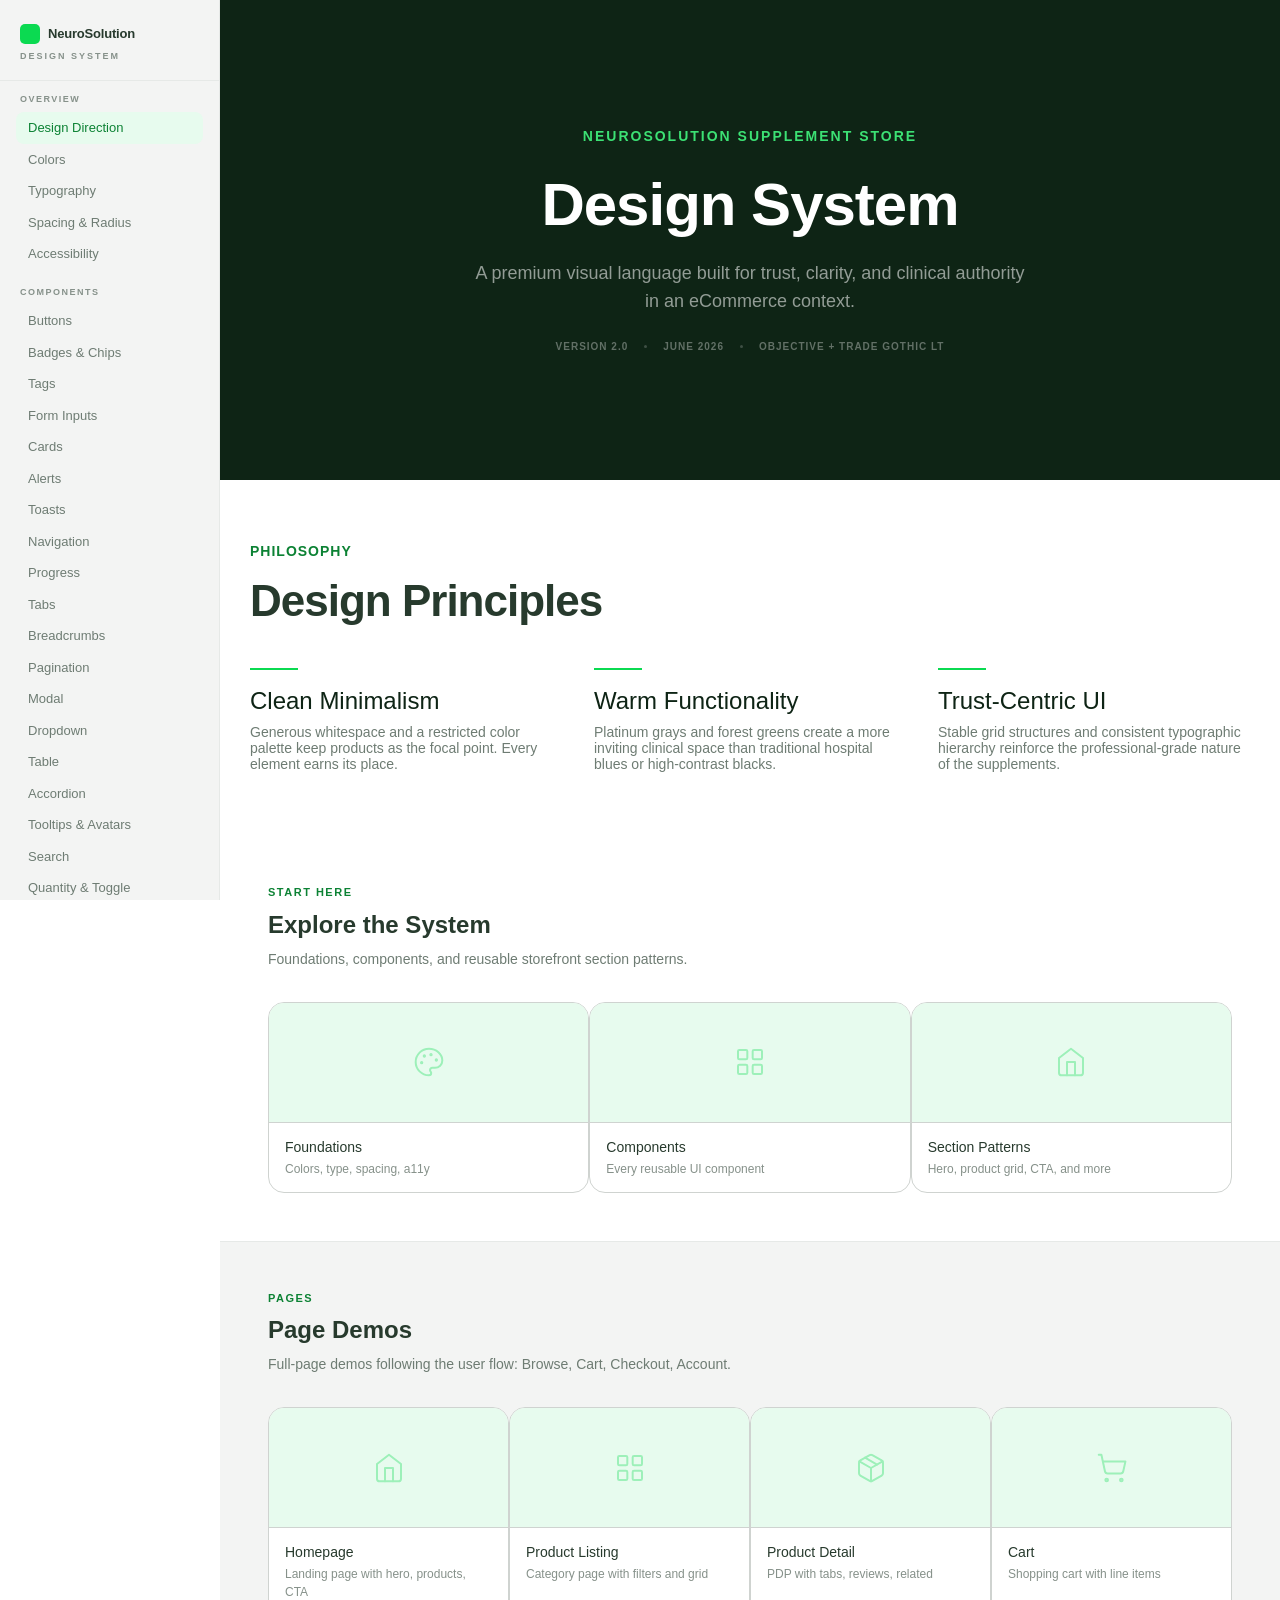
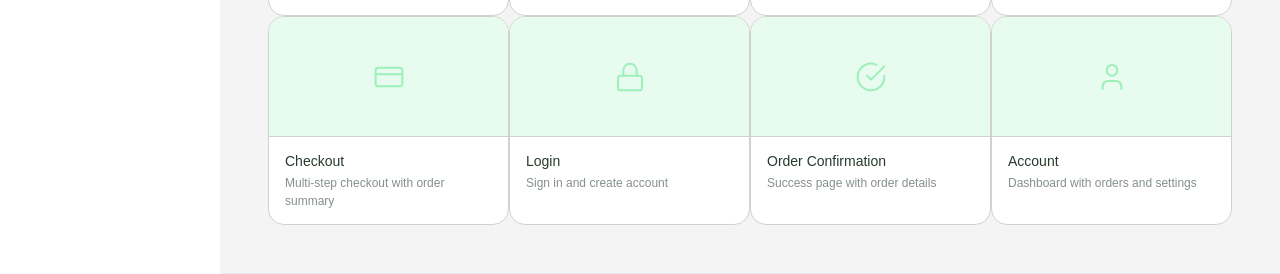
==== commit 8561e73d: "Refactored system" ====
--- a/index.html
+++ b/index.html
@@ -3,109 +3,40 @@
   <head>
     <meta charset="UTF-8" />
     <meta name="viewport" content="width=device-width, initial-scale=1.0" />
-    <title>Design System — NeuroSolution Supplement Store</title>
+    <title>Design System — NeuroSolution Design System</title>
     <link rel="stylesheet" href="css/fonts.css" />
     <link rel="stylesheet" href="css/tokens.css" />
     <link rel="stylesheet" href="css/base.css" />
-    <link rel="stylesheet" href="css/components.css" />
     <link rel="stylesheet" href="css/layout.css" />
-    <style>
-      .pg-sidebar-link[target='_blank']::after {
-        content: ' \2197';
-        font-size: 9px;
-        opacity: 0.4;
-      }
-      .ds-color-dot {
-        width: 12px;
-        height: 12px;
-        border-radius: var(--rounded-full);
-        display: inline-block;
-        vertical-align: middle;
-        margin-right: 6px;
-        border: 1px solid rgba(0, 0, 0, 0.08);
-      }
-      .scene-row {
-        display: flex;
-        flex-wrap: wrap;
-        gap: 12px;
-        align-items: center;
-      }
-      .scene-row--col {
-        flex-direction: column;
-        align-items: flex-start;
-      }
-      .scene-stack {
-        display: flex;
-        flex-direction: column;
-        gap: 8px;
-      }
-      .scene-dark {
-        background: var(--color-green-900);
-        padding: 24px;
-        border-radius: var(--rounded-md);
-      }
-      .scene-grid {
-        display: grid;
-        grid-template-columns: repeat(auto-fill, minmax(200px, 1fr));
-        gap: 16px;
-      }
-      .scene-label {
-        font-family: var(--font-label);
-        font-size: 9px;
-        font-weight: 700;
-        letter-spacing: 1.5px;
-        text-transform: uppercase;
-        color: var(--color-gray-400);
-        margin-bottom: 12px;
-      }
-      .scene-label--light {
-        color: var(--color-green-400);
-      }
-      .scene-spacer {
-        height: 24px;
-      }
-      .page-card {
-        display: block;
-        background: var(--color-white);
-        border: 1px solid var(--color-gray-200);
-        border-radius: var(--rounded-lg);
-        overflow: hidden;
-        text-decoration: none;
-        transition:
-          box-shadow var(--duration-normal),
-          transform var(--duration-normal);
-      }
-      .page-card:hover {
-        box-shadow: var(--shadow-md);
-        transform: translateY(-2px);
-      }
-      .page-card-preview {
-        height: 120px;
-        background: var(--color-green-50);
-        display: flex;
-        align-items: center;
-        justify-content: center;
-        border-bottom: 1px solid var(--color-gray-200);
-      }
-      .page-card-preview svg {
-        width: 32px;
-        height: 32px;
-        color: var(--color-green-200);
-      }
-      .page-card-body {
-        padding: 14px 16px;
-      }
-      .page-card-title {
-        font-weight: 500;
-        font-size: 14px;
-        color: var(--color-gray-900);
-        margin-bottom: 2px;
-      }
-      .page-card-desc {
-        font-size: 12px;
-        color: var(--color-gray-500);
-      }
-    </style>
+    <link rel="stylesheet" href="css/playground.css" />
+    <link rel="stylesheet" href="css/components/accordion.css" />
+    <link rel="stylesheet" href="css/components/alerts.css" />
+    <link rel="stylesheet" href="css/components/avatar.css" />
+    <link rel="stylesheet" href="css/components/badges.css" />
+    <link rel="stylesheet" href="css/components/breadcrumbs.css" />
+    <link rel="stylesheet" href="css/components/buttons.css" />
+    <link rel="stylesheet" href="css/components/cards.css" />
+    <link rel="stylesheet" href="css/components/chips.css" />
+    <link rel="stylesheet" href="css/components/divider.css" />
+    <link rel="stylesheet" href="css/components/dropdown.css" />
+    <link rel="stylesheet" href="css/components/empty-state.css" />
+    <link rel="stylesheet" href="css/components/inputs.css" />
+    <link rel="stylesheet" href="css/components/modal.css" />
+    <link rel="stylesheet" href="css/components/navigation.css" />
+    <link rel="stylesheet" href="css/components/order-summary.css" />
+    <link rel="stylesheet" href="css/components/pagination.css" />
+    <link rel="stylesheet" href="css/components/progress.css" />
+    <link rel="stylesheet" href="css/components/quantity-selector.css" />
+    <link rel="stylesheet" href="css/components/search-bar.css" />
+    <link rel="stylesheet" href="css/components/skeleton.css" />
+    <link rel="stylesheet" href="css/components/steps.css" />
+    <link rel="stylesheet" href="css/components/table.css" />
+    <link rel="stylesheet" href="css/components/tabs.css" />
+    <link rel="stylesheet" href="css/components/tags.css" />
+    <link rel="stylesheet" href="css/components/toasts.css" />
+    <link rel="stylesheet" href="css/components/toggle.css" />
+    <link rel="stylesheet" href="css/components/tooltip.css" />
+    <link rel="stylesheet" href="css/patterns.css" />
   </head>
   <body>
     <div class="pg-layout">
@@ -121,63 +52,98 @@
         <nav class="pg-sidebar-nav">
           <div class="pg-sidebar-section">
             <div class="pg-sidebar-section-label">Overview</div>
-            <a href="#direction" class="pg-sidebar-link is-active"
+            <a href="index.html" class="pg-sidebar-link is-active"
               >Design Direction</a
             >
-            <a href="#colors" class="pg-sidebar-link">Colors</a>
-            <a href="#typography" class="pg-sidebar-link">Typography</a>
-            <a href="#spacing" class="pg-sidebar-link">Spacing &amp; Radius</a>
-            <a href="#accessibility" class="pg-sidebar-link">Accessibility</a>
-          </div>
+            <a href="foundations.html#colors" class="pg-sidebar-link">Colors</a>
+            <a href="foundations.html#typography" class="pg-sidebar-link"
+              >Typography</a
+            >
+            <a href="foundations.html#spacing" class="pg-sidebar-link"
+              >Spacing &amp; Radius</a
+            >
+            <a href="foundations.html#accessibility" class="pg-sidebar-link"
+              >Accessibility</a
+            >
+          </div>
+
           <div class="pg-sidebar-section">
             <div class="pg-sidebar-section-label">Components</div>
-            <a href="#buttons" class="pg-sidebar-link">Buttons</a>
-            <a href="#badges-chips" class="pg-sidebar-link"
+            <a href="components.html#buttons" class="pg-sidebar-link"
+              >Buttons</a
+            >
+            <a href="components.html#badges-chips" class="pg-sidebar-link"
               >Badges &amp; Chips</a
             >
-            <a href="#tags" class="pg-sidebar-link">Tags</a>
-            <a href="#inputs" class="pg-sidebar-link">Form Inputs</a>
-            <a href="#cards" class="pg-sidebar-link">Cards</a>
-            <a href="#alerts" class="pg-sidebar-link">Alerts</a>
-            <a href="#toasts" class="pg-sidebar-link">Toasts</a>
-            <a href="#navigation" class="pg-sidebar-link">Navigation</a>
-            <a href="#progress" class="pg-sidebar-link">Progress</a>
-            <a href="#tabs" class="pg-sidebar-link">Tabs</a>
-            <a href="#breadcrumbs" class="pg-sidebar-link">Breadcrumbs</a>
-            <a href="#pagination" class="pg-sidebar-link">Pagination</a>
-            <a href="#modal" class="pg-sidebar-link">Modal</a>
-            <a href="#dropdown" class="pg-sidebar-link">Dropdown</a>
-            <a href="#table" class="pg-sidebar-link">Table</a>
-            <a href="#accordion" class="pg-sidebar-link">Accordion</a>
-            <a href="#tooltip-avatar" class="pg-sidebar-link"
+            <a href="components.html#tags" class="pg-sidebar-link">Tags</a>
+            <a href="components.html#inputs" class="pg-sidebar-link"
+              >Form Inputs</a
+            >
+            <a href="components.html#cards" class="pg-sidebar-link">Cards</a>
+            <a href="components.html#alerts" class="pg-sidebar-link">Alerts</a>
+            <a href="components.html#toasts" class="pg-sidebar-link">Toasts</a>
+            <a href="components.html#navigation" class="pg-sidebar-link"
+              >Navigation</a
+            >
+            <a href="components.html#progress" class="pg-sidebar-link"
+              >Progress</a
+            >
+            <a href="components.html#tabs" class="pg-sidebar-link">Tabs</a>
+            <a href="components.html#breadcrumbs" class="pg-sidebar-link"
+              >Breadcrumbs</a
+            >
+            <a href="components.html#pagination" class="pg-sidebar-link"
+              >Pagination</a
+            >
+            <a href="components.html#modal" class="pg-sidebar-link">Modal</a>
+            <a href="components.html#dropdown" class="pg-sidebar-link"
+              >Dropdown</a
+            >
+            <a href="components.html#table" class="pg-sidebar-link">Table</a>
+            <a href="components.html#accordion" class="pg-sidebar-link"
+              >Accordion</a
+            >
+            <a href="components.html#tooltip-avatar" class="pg-sidebar-link"
               >Tooltips &amp; Avatars</a
             >
-            <a href="#search" class="pg-sidebar-link">Search</a>
-            <a href="#qty-toggle" class="pg-sidebar-link"
+            <a href="components.html#search" class="pg-sidebar-link">Search</a>
+            <a href="components.html#qty-toggle" class="pg-sidebar-link"
               >Quantity &amp; Toggle</a
             >
-            <a href="#skeleton-empty" class="pg-sidebar-link"
+            <a href="components.html#skeleton-empty" class="pg-sidebar-link"
               >Skeleton &amp; Empty</a
             >
-            <a href="#steps" class="pg-sidebar-link">Steps</a>
-            <a href="#order-summary" class="pg-sidebar-link">Order Summary</a>
-            <a href="#dividers" class="pg-sidebar-link">Dividers</a>
+            <a href="components.html#steps" class="pg-sidebar-link">Steps</a>
+            <a href="components.html#order-summary" class="pg-sidebar-link"
+              >Order Summary</a
+            >
+            <a href="components.html#dividers" class="pg-sidebar-link"
+              >Dividers</a
+            >
           </div>
           <div class="pg-sidebar-section">
             <div class="pg-sidebar-section-label">Sections</div>
-            <a href="#section-hero" class="pg-sidebar-link">Hero</a>
-            <a href="#section-product-grid" class="pg-sidebar-link"
+            <a href="patterns.html#section-hero" class="pg-sidebar-link"
+              >Hero</a
+            >
+            <a href="patterns.html#section-product-grid" class="pg-sidebar-link"
               >Product Grid</a
             >
-            <a href="#section-features" class="pg-sidebar-link"
+            <a href="patterns.html#section-features" class="pg-sidebar-link"
               >Feature Strip</a
             >
-            <a href="#section-testimonial" class="pg-sidebar-link"
+            <a href="patterns.html#section-testimonial" class="pg-sidebar-link"
               >Testimonial</a
             >
-            <a href="#section-cta" class="pg-sidebar-link">CTA Band</a>
-            <a href="#section-newsletter" class="pg-sidebar-link">Newsletter</a>
-            <a href="#section-trust" class="pg-sidebar-link">Trust Bar</a>
+            <a href="patterns.html#section-cta" class="pg-sidebar-link"
+              >CTA Band</a
+            >
+            <a href="patterns.html#section-newsletter" class="pg-sidebar-link"
+              >Newsletter</a
+            >
+            <a href="patterns.html#section-trust" class="pg-sidebar-link"
+              >Trust Bar</a
+            >
           </div>
           <div class="pg-sidebar-section">
             <div class="pg-sidebar-section-label">Pages</div>
@@ -223,7 +189,7 @@
           </div>
         </nav>
         <div class="pg-sidebar-footer">
-          <div style="font-size: 10px; color: var(--color-gray-400)">
+          <div class="text-xs" style="color: var(--color-neutral-400)">
             v2.0 — June 2026
           </div>
         </div>
@@ -231,7 +197,6 @@
 
       <!-- ═══ MAIN CONTENT ═══ -->
       <main class="pg-main">
-        <!-- ── HERO ── -->
         <header class="hero" id="direction">
           <div class="hero-inner">
             <p class="hero-eyebrow">NeuroSolution Supplement Store</p>
@@ -264,7 +229,7 @@
                   "
                 ></div>
                 <h4 style="margin-bottom: 8px">Clean Minimalism</h4>
-                <p class="text-sm" style="color: var(--color-gray-600)">
+                <p class="text-sm" style="color: var(--color-neutral-600)">
                   Generous whitespace and a restricted color palette keep
                   products as the focal point. Every element earns its place.
                 </p>
@@ -279,7 +244,7 @@
                   "
                 ></div>
                 <h4 style="margin-bottom: 8px">Warm Functionality</h4>
-                <p class="text-sm" style="color: var(--color-gray-600)">
+                <p class="text-sm" style="color: var(--color-neutral-600)">
                   Platinum grays and forest greens create a more inviting
                   clinical space than traditional hospital blues or
                   high-contrast blacks.
@@ -295,7 +260,7 @@
                   "
                 ></div>
                 <h4 style="margin-bottom: 8px">Trust-Centric UI</h4>
-                <p class="text-sm" style="color: var(--color-gray-600)">
+                <p class="text-sm" style="color: var(--color-neutral-600)">
                   Stable grid structures and consistent typographic hierarchy
                   reinforce the professional-grade nature of the supplements.
                 </p>
@@ -304,3700 +269,97 @@
           </div>
         </section>
 
-        <!-- ── COLORS ── -->
-        <section class="color-band color-band--gray-50" id="colors">
-          <div class="color-band-inner">
-            <p class="eyebrow text-primary">Tokens</p>
-            <h2>Colors</h2>
-            <p style="margin-bottom: 32px">
-              The Malachite green scale anchors the brand, paired with a neutral
-              gray scale for structure and clarity.
-            </p>
-
-            <!-- —— Brand Colors —— -->
+        <!-- ── EXPLORE THE SYSTEM ── -->
+        <section class="pg-section" id="explore">
+          <div class="pg-section-header">
             <div>
-              <div>
-                <h3 class="h3">Brand Colors</h3>
-                <p class="section-body" style="margin-bottom: 32px">
-                  The Malachite green scale anchors the brand, paired with a
-                  neutral gray scale for structure and clarity.
-                </p>
-              </div>
-              <!-- —— Green Scale —— -->
-
-              <h4 style="margin-bottom: 16px">Green Scale</h4>
-              <div
-                class="color-strip-row"
-                style="
-                  border-radius: var(--rounded-md);
-                  overflow: hidden;
-                  margin-bottom: 32px;
-                "
-              >
-                <div
-                  class="color-strip color-strip--light-text"
-                  style="background: #101913"
-                >
-                  <span class="color-strip-label">Green 900</span
-                  ><span class="color-strip-hex">#101913</span>
+              <div class="pg-section-eyebrow">Start Here</div>
+              <div class="pg-section-title">Explore the System</div>
+              <div class="pg-section-desc">
+                Foundations, components, and reusable storefront section
+                patterns.
+              </div>
+            </div>
+          </div>
+          <div class="grid grid-3">
+            <a href="foundations.html" class="page-card">
+              <div class="page-card-preview">
+                <svg
+                  xmlns="http://www.w3.org/2000/svg"
+                  width="32"
+                  height="32"
+                  viewBox="0 0 24 24"
+                  fill="none"
+                  stroke="currentColor"
+                  stroke-width="1.5"
+                  stroke-linecap="round"
+                  stroke-linejoin="round"
+                >
+                  <circle cx="13.5" cy="6.5" r=".5" fill="currentColor" />
+                  <circle cx="17.5" cy="10.5" r=".5" fill="currentColor" />
+                  <circle cx="8.5" cy="7.5" r=".5" fill="currentColor" />
+                  <circle cx="6.5" cy="12.5" r=".5" fill="currentColor" />
+                  <path
+                    d="M12 2C6.5 2 2 6.5 2 12s4.5 10 10 10c.926 0 1.648-.746 1.648-1.688 0-.437-.18-.835-.437-1.125-.29-.289-.438-.652-.438-1.125a1.64 1.64 0 0 1 1.668-1.668h1.996c3.051 0 5.555-2.503 5.555-5.554C21.965 6.012 17.461 2 12 2z"
+                  />
+                </svg>
+              </div>
+              <div class="page-card-body">
+                <div class="page-card-title">Foundations</div>
+                <div class="page-card-desc">Colors, type, spacing, a11y</div>
+              </div>
+            </a>
+            <a href="components.html" class="page-card">
+              <div class="page-card-preview">
+                <svg
+                  xmlns="http://www.w3.org/2000/svg"
+                  width="32"
+                  height="32"
+                  viewBox="0 0 24 24"
+                  fill="none"
+                  stroke="currentColor"
+                  stroke-width="1.5"
+                  stroke-linecap="round"
+                  stroke-linejoin="round"
+                >
+                  <rect width="7" height="7" x="3" y="3" rx="1" />
+                  <rect width="7" height="7" x="14" y="3" rx="1" />
+                  <rect width="7" height="7" x="14" y="14" rx="1" />
+                  <rect width="7" height="7" x="3" y="14" rx="1" />
+                </svg>
+              </div>
+              <div class="page-card-body">
+                <div class="page-card-title">Components</div>
+                <div class="page-card-desc">Every reusable UI component</div>
+              </div>
+            </a>
+            <a href="patterns.html" class="page-card">
+              <div class="page-card-preview">
+                <svg
+                  xmlns="http://www.w3.org/2000/svg"
+                  width="32"
+                  height="32"
+                  viewBox="0 0 24 24"
+                  fill="none"
+                  stroke="currentColor"
+                  stroke-width="1.5"
+                  stroke-linecap="round"
+                  stroke-linejoin="round"
+                >
+                  <path d="m3 9 9-7 9 7v11a2 2 0 0 1-2 2H5a2 2 0 0 1-2-2z" />
+                  <polyline points="9 22 9 12 15 12 15 22" />
+                </svg>
+              </div>
+              <div class="page-card-body">
+                <div class="page-card-title">Section Patterns</div>
+                <div class="page-card-desc">
+                  Hero, product grid, CTA, and more
                 </div>
-                <div
-                  class="color-strip color-strip--light-text"
-                  style="background: #0d4a21"
-                >
-                  <span class="color-strip-label">Green 800</span
-                  ><span class="color-strip-hex">#0D4A21</span>
-                </div>
-                <div
-                  class="color-strip color-strip--light-text"
-                  style="background: #0c8234"
-                >
-                  <span class="color-strip-label">Green 700</span
-                  ><span class="color-strip-hex">#0C8234</span>
-                </div>
-                <div
-                  class="color-strip color-strip--light-text"
-                  style="background: #0cb144"
-                >
-                  <span class="color-strip-label">Green 600</span
-                  ><span class="color-strip-hex">#0CB144</span>
-                </div>
-                <div
-                  class="color-strip color-strip--dark-text"
-                  style="background: #0bda51"
-                >
-                  <span class="color-strip-label">Green 500</span
-                  ><span class="color-strip-hex">#0BDA51</span>
-                </div>
-                <div
-                  class="color-strip color-strip--dark-text"
-                  style="background: #3ce174"
-                >
-                  <span class="color-strip-label">Green 400</span
-                  ><span class="color-strip-hex">#3CE174</span>
-                </div>
-                <div
-                  class="color-strip color-strip--dark-text"
-                  style="background: #6de997"
-                >
-                  <span class="color-strip-label">Green 300</span
-                  ><span class="color-strip-hex">#6DE997</span>
-                </div>
-                <div
-                  class="color-strip color-strip--dark-text"
-                  style="background: #9df0b9"
-                >
-                  <span class="color-strip-label">Green 200</span
-                  ><span class="color-strip-hex">#9DF0B9</span>
-                </div>
-                <div
-                  class="color-strip color-strip--dark-text"
-                  style="background: #cef8dc"
-                >
-                  <span class="color-strip-label">Green 100</span
-                  ><span class="color-strip-hex">#CEF8DC</span>
-                </div>
-                <div
-                  class="color-strip color-strip--dark-text"
-                  style="background: #e7fbee"
-                >
-                  <span class="color-strip-label">Green 50</span
-                  ><span class="color-strip-hex">#E7FBEE</span>
-                </div>
-              </div>
-
-              <!-- —— Gray Scale —— -->
-              <h4 style="margin-bottom: 16px">Gray Scale</h4>
-              <div
-                class="color-strip-row"
-                style="
-                  border-radius: var(--rounded-md);
-                  overflow: hidden;
-                  margin-bottom: 40px;
-                "
-              >
-                <div
-                  class="color-strip color-strip--light-text"
-                  style="background: #131313"
-                >
-                  <span class="color-strip-label">Gray 900</span
-                  ><span class="color-strip-hex">#131313</span>
-                </div>
-                <div
-                  class="color-strip color-strip--light-text"
-                  style="background: #191919"
-                >
-                  <span class="color-strip-label">Gray 800</span
-                  ><span class="color-strip-hex">#191919</span>
-                </div>
-                <div
-                  class="color-strip color-strip--light-text"
-                  style="background: #303030"
-                >
-                  <span class="color-strip-label">Gray 700</span
-                  ><span class="color-strip-hex">#303030</span>
-                </div>
-                <div
-                  class="color-strip color-strip--light-text"
-                  style="background: #525252"
-                >
-                  <span class="color-strip-label">Gray 600</span
-                  ><span class="color-strip-hex">#525252</span>
-                </div>
-                <div
-                  class="color-strip color-strip--light-text"
-                  style="background: #747373"
-                >
-                  <span class="color-strip-label">Gray 500</span
-                  ><span class="color-strip-hex">#747373</span>
-                </div>
-                <div
-                  class="color-strip color-strip--dark-text"
-                  style="background: #969595"
-                >
-                  <span class="color-strip-label">Gray 400</span
-                  ><span class="color-strip-hex">#969595</span>
-                </div>
-                <div
-                  class="color-strip color-strip--dark-text"
-                  style="background: #b8b7b7"
-                >
-                  <span class="color-strip-label">Gray 300</span
-                  ><span class="color-strip-hex">#B8B7B7</span>
-                </div>
-                <div
-                  class="color-strip color-strip--dark-text"
-                  style="background: #d9d8d8"
-                >
-                  <span class="color-strip-label">Gray 200</span
-                  ><span class="color-strip-hex">#D9D8D8</span>
-                </div>
-                <div
-                  class="color-strip color-strip--dark-text"
-                  style="background: #f0efef"
-                >
-                  <span class="color-strip-label">Gray 100</span
-                  ><span class="color-strip-hex">#F0EFEF</span>
-                </div>
-                <div
-                  class="color-strip color-strip--dark-text"
-                  style="background: #f9f9f9"
-                >
-                  <span class="color-strip-label">Gray 50</span
-                  ><span class="color-strip-hex">#F9F9F9</span>
-                </div>
-              </div>
-            </div>
-
-            <!-- —— System Colors —— -->
-            <div>
-              <h2 class="section-heading">System Colors</h2>
-              <p class="section-body" style="margin-bottom: 32px">
-                The Malachite green scale anchors the brand, paired with a
-                neutral gray scale for structure and clarity.
-              </p>
-              <!-- —— Success —— -->
-              <div class="editorial-two-col">
-                <div>
-                  <h4 style="margin-bottom: 16px">Success</h4>
-                  <div
-                    class="color-strip-row"
-                    style="
-                      border-radius: var(--rounded-md);
-                      overflow: hidden;
-                      margin-bottom: 40px;
-                    "
-                  >
-                    <div
-                      class="color-strip color-strip--light-text"
-                      style="background: #131313"
-                    >
-                      <span class="color-strip-label">Gray 900</span
-                      ><span class="color-strip-hex">#131313</span>
-                    </div>
-                    <div
-                      class="color-strip color-strip--light-text"
-                      style="background: #191919"
-                    >
-                      <span class="color-strip-label">Gray 800</span
-                      ><span class="color-strip-hex">#191919</span>
-                    </div>
-                    <div
-                      class="color-strip color-strip--light-text"
-                      style="background: #303030"
-                    >
-                      <span class="color-strip-label">Gray 700</span
-                      ><span class="color-strip-hex">#303030</span>
-                    </div>
-                    <div
-                      class="color-strip color-strip--light-text"
-                      style="background: #525252"
-                    >
-                      <span class="color-strip-label">Gray 600</span
-                      ><span class="color-strip-hex">#525252</span>
-                    </div>
-                    <div
-                      class="color-strip color-strip--light-text"
-                      style="background: #747373"
-                    >
-                      <span class="color-strip-label">Gray 500</span
-                      ><span class="color-strip-hex">#747373</span>
-                    </div>
-                    <div
-                      class="color-strip color-strip--dark-text"
-                      style="background: #969595"
-                    >
-                      <span class="color-strip-label">Gray 400</span
-                      ><span class="color-strip-hex">#969595</span>
-                    </div>
-                    <div
-                      class="color-strip color-strip--dark-text"
-                      style="background: #b8b7b7"
-                    >
-                      <span class="color-strip-label">Gray 300</span
-                      ><span class="color-strip-hex">#B8B7B7</span>
-                    </div>
-                    <div
-                      class="color-strip color-strip--dark-text"
-                      style="background: #d9d8d8"
-                    >
-                      <span class="color-strip-label">Gray 200</span
-                      ><span class="color-strip-hex">#D9D8D8</span>
-                    </div>
-                    <div
-                      class="color-strip color-strip--dark-text"
-                      style="background: #f0efef"
-                    >
-                      <span class="color-strip-label">Gray 100</span
-                      ><span class="color-strip-hex">#F0EFEF</span>
-                    </div>
-                    <div
-                      class="color-strip color-strip--dark-text"
-                      style="background: #f9f9f9"
-                    >
-                      <span class="color-strip-label">Gray 50</span
-                      ><span class="color-strip-hex">#F9F9F9</span>
-                    </div>
-                  </div>
-                </div>
-
-                <div>
-                  <h4 style="margin-bottom: 16px">Success</h4>
-                  <div
-                    class="color-strip-row"
-                    style="
-                      border-radius: var(--rounded-md);
-                      overflow: hidden;
-                      margin-bottom: 40px;
-                    "
-                  >
-                    <div
-                      class="color-strip color-strip--light-text"
-                      style="background: #131313"
-                    >
-                      <span class="color-strip-label">Gray 900</span
-                      ><span class="color-strip-hex">#131313</span>
-                    </div>
-                    <div
-                      class="color-strip color-strip--light-text"
-                      style="background: #191919"
-                    >
-                      <span class="color-strip-label">Gray 800</span
-                      ><span class="color-strip-hex">#191919</span>
-                    </div>
-                    <div
-                      class="color-strip color-strip--light-text"
-                      style="background: #303030"
-                    >
-                      <span class="color-strip-label">Gray 700</span
-                      ><span class="color-strip-hex">#303030</span>
-                    </div>
-                    <div
-                      class="color-strip color-strip--light-text"
-                      style="background: #525252"
-                    >
-                      <span class="color-strip-label">Gray 600</span
-                      ><span class="color-strip-hex">#525252</span>
-                    </div>
-                    <div
-                      class="color-strip color-strip--light-text"
-                      style="background: #747373"
-                    >
-                      <span class="color-strip-label">Gray 500</span
-                      ><span class="color-strip-hex">#747373</span>
-                    </div>
-                    <div
-                      class="color-strip color-strip--dark-text"
-                      style="background: #969595"
-                    >
-                      <span class="color-strip-label">Gray 400</span
-                      ><span class="color-strip-hex">#969595</span>
-                    </div>
-                    <div
-                      class="color-strip color-strip--dark-text"
-                      style="background: #b8b7b7"
-                    >
-                      <span class="color-strip-label">Gray 300</span
-                      ><span class="color-strip-hex">#B8B7B7</span>
-                    </div>
-                    <div
-                      class="color-strip color-strip--dark-text"
-                      style="background: #d9d8d8"
-                    >
-                      <span class="color-strip-label">Gray 200</span
-                      ><span class="color-strip-hex">#D9D8D8</span>
-                    </div>
-                    <div
-                      class="color-strip color-strip--dark-text"
-                      style="background: #f0efef"
-                    >
-                      <span class="color-strip-label">Gray 100</span
-                      ><span class="color-strip-hex">#F0EFEF</span>
-                    </div>
-                    <div
-                      class="color-strip color-strip--dark-text"
-                      style="background: #f9f9f9"
-                    >
-                      <span class="color-strip-label">Gray 50</span
-                      ><span class="color-strip-hex">#F9F9F9</span>
-                    </div>
-                  </div>
-                </div>
-              </div>
-
-              <!-- —— Warning —— -->
-              <div>
-                <h3 style="margin-bottom: 16px">Success</h3>
-                <p
-                  class="text-sm"
-                  style="color: var(--color-gray-600); margin-bottom: 24px"
-                >
-                  Functional feedback colors separated from brand. Success
-                  references the green scale; Info, Warning, and Error are
-                  independent palettes.
-                </p>
-                <div class="swatch-grid">
-                  <div class="swatch">
-                    <div class="swatch-color" style="background: #e7fbee"></div>
-                    <div class="swatch-info">
-                      <div class="swatch-name">Success BG</div>
-                      <div class="swatch-hex">#E7FBEE</div>
-                    </div>
-                  </div>
-                  <div class="swatch">
-                    <div class="swatch-color" style="background: #0c8234"></div>
-                    <div class="swatch-info">
-                      <div class="swatch-name">Success Icon</div>
-                      <div class="swatch-hex">#0C8234</div>
-                    </div>
-                  </div>
-                  <div class="swatch">
-                    <div class="swatch-color" style="background: #101913"></div>
-                    <div class="swatch-info">
-                      <div class="swatch-name">Success Text</div>
-                      <div class="swatch-hex">#101913</div>
-                    </div>
-                  </div>
-                  <div class="swatch">
-                    <div class="swatch-color" style="background: #eff6ff"></div>
-                    <div class="swatch-info">
-                      <div class="swatch-name">Info BG</div>
-                      <div class="swatch-hex">#EFF6FF</div>
-                    </div>
-                  </div>
-                  <div class="swatch">
-                    <div class="swatch-color" style="background: #2563eb"></div>
-                    <div class="swatch-info">
-                      <div class="swatch-name">Info Icon</div>
-                      <div class="swatch-hex">#2563EB</div>
-                    </div>
-                  </div>
-                  <div class="swatch">
-                    <div class="swatch-color" style="background: #1e3a5f"></div>
-                    <div class="swatch-info">
-                      <div class="swatch-name">Info Text</div>
-                      <div class="swatch-hex">#1E3A5F</div>
-                    </div>
-                  </div>
-                  <div class="swatch">
-                    <div class="swatch-color" style="background: #fffbeb"></div>
-                    <div class="swatch-info">
-                      <div class="swatch-name">Warning BG</div>
-                      <div class="swatch-hex">#FFFBEB</div>
-                    </div>
-                  </div>
-                  <div class="swatch">
-                    <div class="swatch-color" style="background: #d97706"></div>
-                    <div class="swatch-info">
-                      <div class="swatch-name">Warning Icon</div>
-                      <div class="swatch-hex">#D97706</div>
-                    </div>
-                  </div>
-                  <div class="swatch">
-                    <div class="swatch-color" style="background: #78350f"></div>
-                    <div class="swatch-info">
-                      <div class="swatch-name">Warning Text</div>
-                      <div class="swatch-hex">#78350F</div>
-                    </div>
-                  </div>
-                  <div class="swatch">
-                    <div class="swatch-color" style="background: #ffdad6"></div>
-                    <div class="swatch-info">
-                      <div class="swatch-name">Error BG</div>
-                      <div class="swatch-hex">#FFDAD6</div>
-                    </div>
-                  </div>
-                  <div class="swatch">
-                    <div class="swatch-color" style="background: #ba1a1a"></div>
-                    <div class="swatch-info">
-                      <div class="swatch-name">Error Icon</div>
-                      <div class="swatch-hex">#BA1A1A</div>
-                    </div>
-                  </div>
-                  <div class="swatch">
-                    <div class="swatch-color" style="background: #7f1d1d"></div>
-                    <div class="swatch-info">
-                      <div class="swatch-name">Error Text</div>
-                      <div class="swatch-hex">#7F1D1D</div>
-                    </div>
-                  </div>
-                </div>
-              </div>
-            </div>
+              </div>
+            </a>
           </div>
         </section>
 
-        <!-- ── TYPOGRAPHY ── -->
-        <section class="color-band color-band--white" id="typography">
-          <div class="color-band-inner">
-            <p class="section-eyebrow">Tokens</p>
-            <h2 class="section-heading">Typography</h2>
-            <p class="section-body" style="margin-bottom: 32px">
-              Objective for headings and body. Trade Gothic LT reserved for
-              eyebrow labels, nav links, and badges.
-            </p>
-            <div class="type-specimen">
-              <div class="type-specimen-meta">
-                <span class="type-specimen-token">H1</span
-                ><span class="type-specimen-details"
-                  >Objective Bold 60px / 68px / -1px</span
-                >
-              </div>
-              <div class="type-specimen-sample type-specimen-sample--h1">
-                Clinical Nutrition
-              </div>
-            </div>
-            <div class="type-specimen">
-              <div class="type-specimen-meta">
-                <span class="type-specimen-token">H2</span
-                ><span class="type-specimen-details"
-                  >Objective Bold 44px / 54px / -1px</span
-                >
-              </div>
-              <div class="type-specimen-sample type-specimen-sample--h2">
-                Professional-Grade Supplements
-              </div>
-            </div>
-            <div class="type-specimen">
-              <div class="type-specimen-meta">
-                <span class="type-specimen-token">H3</span
-                ><span class="type-specimen-details"
-                  >Objective Bold 24px / 32px</span
-                >
-              </div>
-              <div class="type-specimen-sample type-specimen-sample--h3">
-                Targeted Support for Optimal Health
-              </div>
-            </div>
-            <div class="type-specimen">
-              <div class="type-specimen-meta">
-                <span class="type-specimen-token">H4</span
-                ><span class="type-specimen-details"
-                  >Objective Medium 18px / 24px</span
-                >
-              </div>
-              <div class="type-specimen-sample type-specimen-sample--h4">
-                Evidence-based formulations developed by practitioners
-              </div>
-            </div>
-            <div class="type-specimen">
-              <div class="type-specimen-meta">
-                <span class="type-specimen-token">H5</span
-                ><span class="type-specimen-details"
-                  >Objective Medium 16px / 24px</span
-                >
-              </div>
-              <div class="type-specimen-sample type-specimen-sample--h5">
-                Mitochondrial support for cellular energy production
-              </div>
-            </div>
-            <div class="type-specimen">
-              <div class="type-specimen-meta">
-                <span class="type-specimen-token">Eyebrow</span
-                ><span class="type-specimen-details"
-                  >Trade Gothic LT Bold 14px / 14px / +1px uppercase</span
-                >
-              </div>
-              <div class="type-specimen-sample type-specimen-sample--eyebrow">
-                Practitioner Recommended
-              </div>
-            </div>
-            <div class="type-specimen">
-              <div class="type-specimen-meta">
-                <span class="type-specimen-token">Body LG</span
-                ><span class="type-specimen-details"
-                  >Objective Regular 18px / 28px</span
-                >
-              </div>
-              <div class="type-specimen-sample type-specimen-sample--body-lg">
-                Our supplements are formulated with bioavailable ingredients
-                selected for maximum absorption and clinical efficacy.
-              </div>
-            </div>
-            <div class="type-specimen">
-              <div class="type-specimen-meta">
-                <span class="type-specimen-token">Body</span
-                ><span class="type-specimen-details"
-                  >Objective Regular 16px / 24px</span
-                >
-              </div>
-              <div class="type-specimen-sample type-specimen-sample--body">
-                Each product undergoes third-party testing to verify purity,
-                potency, and label accuracy before reaching our shelves.
-              </div>
-            </div>
-            <div class="type-specimen">
-              <div class="type-specimen-meta">
-                <span class="type-specimen-token">Body SM</span
-                ><span class="type-specimen-details"
-                  >Objective Regular 14px / 21px</span
-                >
-              </div>
-              <div class="type-specimen-sample type-specimen-sample--body-sm">
-                Magnesium L-threonate supports cognitive function by crossing
-                the blood-brain barrier.
-              </div>
-            </div>
-            <div class="type-specimen">
-              <div class="type-specimen-meta">
-                <span class="type-specimen-token">Body Tiny</span
-                ><span class="type-specimen-details"
-                  >Objective Regular 12px / 18px</span
-                >
-              </div>
-              <div class="type-specimen-sample type-specimen-sample--body-tiny">
-                These statements have not been evaluated by the FDA. Not
-                intended to diagnose, treat, cure, or prevent any disease.
-              </div>
-            </div>
-          </div>
-        </section>
-
-        <!-- ── SPACING & RADIUS ── -->
-        <section class="color-band color-band--gray-50" id="spacing">
-          <div class="color-band-inner">
-            <p class="section-eyebrow">Tokens</p>
-            <h2 class="section-heading">Spacing &amp; Radius</h2>
-            <div
-              class="editorial-two-col"
-              style="
-                min-height: auto;
-                border: 1px solid var(--color-gray-200);
-                border-radius: var(--rounded-lg);
-                overflow: hidden;
-                margin-top: 32px;
-              "
-            >
-              <div
-                class="editorial-col-visual"
-                style="
-                  background: var(--color-white);
-                  flex-direction: column;
-                  align-items: stretch;
-                  padding: 32px;
-                "
-              >
-                <div class="scene-label">Spacing Scale</div>
-                <div class="spacing-demo">
-                  <div class="spacing-demo-row">
-                    <span class="spacing-demo-label">4</span>
-                    <div class="spacing-demo-bar" style="width: 4px"></div>
-                  </div>
-                  <div class="spacing-demo-row">
-                    <span class="spacing-demo-label">8</span>
-                    <div class="spacing-demo-bar" style="width: 8px"></div>
-                  </div>
-                  <div class="spacing-demo-row">
-                    <span class="spacing-demo-label">12</span>
-                    <div class="spacing-demo-bar" style="width: 12px"></div>
-                  </div>
-                  <div class="spacing-demo-row">
-                    <span class="spacing-demo-label">16</span>
-                    <div class="spacing-demo-bar" style="width: 16px"></div>
-                  </div>
-                  <div class="spacing-demo-row">
-                    <span class="spacing-demo-label">24</span>
-                    <div class="spacing-demo-bar" style="width: 24px"></div>
-                  </div>
-                  <div class="spacing-demo-row">
-                    <span class="spacing-demo-label">32</span>
-                    <div class="spacing-demo-bar" style="width: 32px"></div>
-                  </div>
-                  <div class="spacing-demo-row">
-                    <span class="spacing-demo-label">48</span>
-                    <div class="spacing-demo-bar" style="width: 48px"></div>
-                  </div>
-                  <div class="spacing-demo-row">
-                    <span class="spacing-demo-label">64</span>
-                    <div class="spacing-demo-bar" style="width: 64px"></div>
-                  </div>
-                  <div class="spacing-demo-row">
-                    <span class="spacing-demo-label">96</span>
-                    <div class="spacing-demo-bar" style="width: 96px"></div>
-                  </div>
-                </div>
-              </div>
-              <div
-                class="editorial-col-visual"
-                style="background: var(--color-gray-50); flex-direction: column"
-              >
-                <div class="scene-label">Border Radius</div>
-                <div class="radius-demo">
-                  <div class="radius-demo-item">
-                    <div
-                      class="radius-demo-shape"
-                      style="border-radius: 4px"
-                    ></div>
-                    <span class="radius-demo-value">4px</span>
-                  </div>
-                  <div class="radius-demo-item">
-                    <div
-                      class="radius-demo-shape"
-                      style="border-radius: 8px"
-                    ></div>
-                    <span class="radius-demo-value">8px</span>
-                  </div>
-                  <div class="radius-demo-item">
-                    <div
-                      class="radius-demo-shape"
-                      style="border-radius: 12px"
-                    ></div>
-                    <span class="radius-demo-value">12px</span>
-                  </div>
-                  <div class="radius-demo-item">
-                    <div
-                      class="radius-demo-shape"
-                      style="border-radius: 16px"
-                    ></div>
-                    <span class="radius-demo-value">16px</span>
-                  </div>
-                  <div class="radius-demo-item">
-                    <div
-                      class="radius-demo-shape"
-                      style="border-radius: 24px"
-                    ></div>
-                    <span class="radius-demo-value">24px</span>
-                  </div>
-                  <div class="radius-demo-item">
-                    <div
-                      class="radius-demo-shape"
-                      style="border-radius: 9999px"
-                    ></div>
-                    <span class="radius-demo-value">Full</span>
-                  </div>
-                </div>
-              </div>
-            </div>
-          </div>
-        </section>
-
-        <!-- ── ACCESSIBILITY ── -->
-        <section class="color-band color-band--white" id="accessibility">
-          <div class="color-band-inner">
-            <p class="section-eyebrow">Standards</p>
-            <h2 class="section-heading">Accessibility</h2>
-            <p class="section-body" style="margin-bottom: 32px">
-              WCAG AA compliance is required throughout. All text must meet a
-              minimum 4.5:1 contrast ratio.
-            </p>
-            <div class="editorial-grid-2" style="gap: 16px">
-              <div class="contrast-pair">
-                <div
-                  class="contrast-pair-preview"
-                  style="background: #0c8234; color: #ffffff"
-                >
-                  <div class="contrast-pair-preview-lg">White on Green 700</div>
-                  <div class="contrast-pair-preview-sm">
-                    Primary buttons and green text
-                  </div>
-                </div>
-                <div class="contrast-pair-bar">
-                  <span>4.8:1</span
-                  ><span class="contrast-pair-badge contrast-pair-badge--pass"
-                    >AA Pass</span
-                  >
-                </div>
-              </div>
-              <div class="contrast-pair">
-                <div
-                  class="contrast-pair-preview"
-                  style="background: #ffffff; color: #0bda51"
-                >
-                  <div class="contrast-pair-preview-lg">Green 500 on White</div>
-                  <div class="contrast-pair-preview-sm">
-                    Malachite fails for text — use only as bg
-                  </div>
-                </div>
-                <div class="contrast-pair-bar">
-                  <span>1.8:1</span
-                  ><span class="contrast-pair-badge contrast-pair-badge--fail"
-                    >AA Fail</span
-                  >
-                </div>
-              </div>
-              <div class="contrast-pair">
-                <div
-                  class="contrast-pair-preview"
-                  style="background: #131313; color: #ffffff"
-                >
-                  <div class="contrast-pair-preview-lg">White on Gray 900</div>
-                  <div class="contrast-pair-preview-sm">
-                    Dark sections, footer text
-                  </div>
-                </div>
-                <div class="contrast-pair-bar">
-                  <span>18.1:1</span
-                  ><span class="contrast-pair-badge contrast-pair-badge--pass"
-                    >AAA Pass</span
-                  >
-                </div>
-              </div>
-              <div class="contrast-pair">
-                <div
-                  class="contrast-pair-preview"
-                  style="background: #101913; color: #0bda51"
-                >
-                  <div class="contrast-pair-preview-lg">
-                    Malachite on Green 900
-                  </div>
-                  <div class="contrast-pair-preview-sm">
-                    Brand buttons on dark surfaces
-                  </div>
-                </div>
-                <div class="contrast-pair-bar">
-                  <span>7.2:1</span
-                  ><span class="contrast-pair-badge contrast-pair-badge--pass"
-                    >AAA Pass</span
-                  >
-                </div>
-              </div>
-            </div>
-          </div>
-        </section>
-
-        <!-- ── PULL QUOTE ── -->
-        <section
-          class="color-band color-band--green-50"
-          style="padding: 80px 24px"
-        >
-          <div class="color-band-inner">
-            <div class="pull-quote">
-              <span class="pull-quote-mark">"</span>
-              <p class="pull-quote-text">
-                Clinical authority with retail warmth — patients are shopping,
-                not being evaluated.
-              </p>
-              <p class="pull-quote-attribution">Design Direction</p>
-            </div>
-          </div>
-        </section>
-
-        <!-- ══════════════════════════════════════════ -->
-        <!-- COMPONENTS                                 -->
-        <!-- ══════════════════════════════════════════ -->
-
-        <!-- ── BUTTONS ── -->
-        <section class="pg-section" id="buttons">
-          <div class="pg-section-header">
-            <div>
-              <div class="pg-section-eyebrow">Component</div>
-              <div class="pg-section-title">Buttons</div>
-              <div class="pg-section-desc">
-                Primary on light backgrounds, brand on dark. All button text
-                uses Objective Medium (500).
-              </div>
-            </div>
-          </div>
-          <div class="pg-scene" style="margin-bottom: 16px">
-            <div class="pg-scene-label">
-              <span class="pg-scene-dot"></span> Light Surface
-            </div>
-            <div class="pg-scene-body">
-              <div class="scene-label">Primary</div>
-              <div class="scene-row" style="margin-bottom: 20px">
-                <button class="btn btn--primary btn--sm">Small</button>
-                <button class="btn btn--primary btn--md">Medium</button>
-                <button class="btn btn--primary btn--lg">Large</button>
-                <button class="btn btn--primary btn--md" disabled>
-                  Disabled
-                </button>
-              </div>
-              <div class="scene-label">Primary Variants</div>
-              <div class="scene-row" style="margin-bottom: 20px">
-                <button class="btn btn--primary-outline btn--md">
-                  Outline
-                </button>
-                <button class="btn btn--primary-text btn--md">Text Only</button>
-              </div>
-              <div class="scene-label">Default &amp; Utility</div>
-              <div class="scene-row" style="margin-bottom: 20px">
-                <button class="btn btn--default btn--md">Default</button>
-                <button class="btn btn--cancel btn--md">Cancel</button>
-                <button class="btn btn--outline btn--md">Outline</button>
-                <button class="btn btn--text btn--md">Text</button>
-              </div>
-              <div class="scene-label">Destructive</div>
-              <div class="scene-row" style="margin-bottom: 20px">
-                <button class="btn btn--delete btn--md">Delete</button>
-                <button class="btn btn--delete-outline btn--md">
-                  Delete Outline
-                </button>
-              </div>
-              <div class="scene-label">Icon Button</div>
-              <div class="scene-row">
-                <button class="btn btn--primary btn--icon btn--sm">
-                  <svg
-                    xmlns="http://www.w3.org/2000/svg"
-                    width="16"
-                    height="16"
-                    viewBox="0 0 24 24"
-                    fill="none"
-                    stroke="currentColor"
-                    stroke-width="2"
-                    stroke-linecap="round"
-                    stroke-linejoin="round"
-                  >
-                    <path d="M5 12h14" />
-                    <path d="M12 5v14" />
-                  </svg>
-                </button>
-                <button class="btn btn--outline btn--icon">
-                  <svg
-                    xmlns="http://www.w3.org/2000/svg"
-                    width="16"
-                    height="16"
-                    viewBox="0 0 24 24"
-                    fill="none"
-                    stroke="currentColor"
-                    stroke-width="2"
-                    stroke-linecap="round"
-                    stroke-linejoin="round"
-                  >
-                    <circle cx="11" cy="11" r="8" />
-                    <path d="m21 21-4.3-4.3" />
-                  </svg>
-                </button>
-                <button class="btn btn--default btn--icon btn--lg">
-                  <svg
-                    xmlns="http://www.w3.org/2000/svg"
-                    width="16"
-                    height="16"
-                    viewBox="0 0 24 24"
-                    fill="none"
-                    stroke="currentColor"
-                    stroke-width="2"
-                    stroke-linecap="round"
-                    stroke-linejoin="round"
-                  >
-                    <path d="M19 21v-2a4 4 0 0 0-4-4H9a4 4 0 0 0-4 4v2" />
-                    <circle cx="12" cy="7" r="4" />
-                  </svg>
-                </button>
-              </div>
-            </div>
-          </div>
-          <div class="pg-scene">
-            <div class="pg-scene-label">
-              <span class="pg-scene-dot"></span> Dark Surface (Green 900)
-            </div>
-            <div class="pg-scene-body scene-dark">
-              <div class="scene-label scene-label--light">Brand</div>
-              <div class="scene-row" style="margin-bottom: 20px">
-                <button class="btn btn--brand btn--sm">Small</button>
-                <button class="btn btn--brand btn--md">Medium</button>
-                <button class="btn btn--brand btn--lg">Large</button>
-                <button class="btn btn--brand btn--md" disabled>
-                  Disabled
-                </button>
-              </div>
-              <div class="scene-label scene-label--light">Brand Variants</div>
-              <div class="scene-row">
-                <button class="btn btn--brand-outline btn--md">Outline</button>
-                <button class="btn btn--brand-text btn--md">Text Only</button>
-              </div>
-            </div>
-          </div>
-        </section>
-
-        <!-- ── BADGES & CHIPS ── -->
-        <section class="pg-section" id="badges-chips">
-          <div class="pg-section-header">
-            <div>
-              <div class="pg-section-eyebrow">Component</div>
-              <div class="pg-section-title">Badges &amp; Chips</div>
-              <div class="pg-section-desc">
-                Badges for status indicators. Chips for interactive filtering.
-              </div>
-            </div>
-          </div>
-          <div class="pg-scene" style="margin-bottom: 16px">
-            <div class="pg-scene-label">
-              <span class="pg-scene-dot"></span> Badges
-            </div>
-            <div class="pg-scene-body">
-              <div class="scene-row">
-                <span class="badge badge--success">In Stock</span>
-                <span class="badge badge--error">Out of Stock</span>
-                <span class="badge badge--warning">Low Stock</span>
-                <span class="badge badge--info">Backordered</span>
-                <span class="badge badge--neutral">Discontinued</span>
-                <span class="badge badge--brand">Wholesale</span>
-                <span class="badge badge--new">New</span>
-              </div>
-            </div>
-          </div>
-          <div class="pg-scene">
-            <div class="pg-scene-label">
-              <span class="pg-scene-dot"></span> Chips
-            </div>
-            <div class="pg-scene-body">
-              <div class="scene-row">
-                <button class="chip is-active">All Products</button>
-                <button class="chip">Cognitive</button>
-                <button class="chip">Sleep</button>
-                <button class="chip">Gut Health</button>
-                <button class="chip">Immune</button>
-                <button class="chip">Vitamins</button>
-              </div>
-            </div>
-          </div>
-        </section>
-
-        <!-- ── TAGS ── -->
-        <section class="pg-section" id="tags">
-          <div class="pg-section-header">
-            <div>
-              <div class="pg-section-eyebrow">Component</div>
-              <div class="pg-section-title">Tags</div>
-              <div class="pg-section-desc">
-                Product category labels. Objective Medium, 9px uppercase.
-              </div>
-            </div>
-          </div>
-          <div class="pg-scene">
-            <div class="pg-scene-label">
-              <span class="pg-scene-dot"></span> Tags
-            </div>
-            <div class="pg-scene-body">
-              <div class="scene-row">
-                <span class="tag">Cognitive</span>
-                <span class="tag">Sleep</span>
-                <span class="tag">Gut Health</span>
-                <span class="tag">Immune</span>
-                <span class="tag">Vitamins</span>
-                <span class="tag">Detox</span>
-                <span class="tag">Mitochondrial</span>
-              </div>
-            </div>
-          </div>
-        </section>
-
-        <!-- ── FORM INPUTS ── -->
-        <section class="pg-section" id="inputs">
-          <div class="pg-section-header">
-            <div>
-              <div class="pg-section-eyebrow">Component</div>
-              <div class="pg-section-title">Form Inputs</div>
-              <div class="pg-section-desc">
-                Text inputs, selects, textareas, checkboxes, and radios with
-                validation states.
-              </div>
-            </div>
-          </div>
-          <div class="pg-scene">
-            <div class="pg-scene-label">
-              <span class="pg-scene-dot"></span> Input States
-            </div>
-            <div class="pg-scene-body">
-              <div
-                style="display: grid; grid-template-columns: 1fr 1fr; gap: 24px"
-              >
-                <div class="input-group">
-                  <label class="input-label">Email Address</label>
-                  <input
-                    type="email"
-                    class="input"
-                    placeholder="you@example.com"
-                  />
-                  <span class="input-helper"
-                    >We'll never share your email.</span
-                  >
-                </div>
-                <div class="input-group">
-                  <label class="input-label">Full Name</label>
-                  <input type="text" class="input" value="Dr. Sarah Mitchell" />
-                </div>
-                <div class="input-group">
-                  <label class="input-label">Phone Number</label>
-                  <input
-                    type="tel"
-                    class="input input--error"
-                    value="555-123"
-                  />
-                  <span class="input-helper input-helper--error"
-                    >Please enter a valid phone number.</span
-                  >
-                </div>
-                <div class="input-group">
-                  <label class="input-label">Practice Name</label>
-                  <input
-                    type="text"
-                    class="input"
-                    value=""
-                    disabled
-                    placeholder="Disabled input"
-                  />
-                </div>
-              </div>
-              <div class="scene-spacer"></div>
-              <div
-                style="display: grid; grid-template-columns: 1fr 1fr; gap: 24px"
-              >
-                <div class="input-group">
-                  <label class="input-label">Category</label>
-                  <select class="input select">
-                    <option>All Categories</option>
-                    <option>Cognitive</option>
-                    <option>Sleep</option>
-                    <option>Gut Health</option>
-                  </select>
-                </div>
-                <div class="input-group">
-                  <label class="input-label">Notes</label>
-                  <textarea
-                    class="input textarea"
-                    placeholder="Any special instructions..."
-                  ></textarea>
-                </div>
-              </div>
-              <div class="scene-spacer"></div>
-              <div style="display: flex; gap: 32px">
-                <div>
-                  <div class="scene-label">Checkboxes</div>
-                  <div style="display: flex; flex-direction: column; gap: 8px">
-                    <label class="checkbox-group"
-                      ><input type="checkbox" checked /><span
-                        class="checkbox-label"
-                        >Subscribe to newsletter</span
-                      ></label
-                    >
-                    <label class="checkbox-group"
-                      ><input type="checkbox" /><span class="checkbox-label"
-                        >Remember me</span
-                      ></label
-                    >
-                  </div>
-                </div>
-                <div>
-                  <div class="scene-label">Radio Buttons</div>
-                  <div style="display: flex; flex-direction: column; gap: 8px">
-                    <label class="radio-group"
-                      ><input type="radio" name="ship" checked /><span
-                        class="radio-label"
-                        >Standard Shipping</span
-                      ></label
-                    >
-                    <label class="radio-group"
-                      ><input type="radio" name="ship" /><span
-                        class="radio-label"
-                        >Express Shipping</span
-                      ></label
-                    >
-                  </div>
-                </div>
-              </div>
-            </div>
-          </div>
-        </section>
-
-        <!-- ── CARDS ── -->
-        <section class="pg-section" id="cards">
-          <div class="pg-section-header">
-            <div>
-              <div class="pg-section-eyebrow">Component</div>
-              <div class="pg-section-title">Cards</div>
-              <div class="pg-section-desc">
-                Product cards with image, brand label, title, price, tags, and
-                actions. Wholesale variant available.
-              </div>
-            </div>
-          </div>
-          <div class="pg-scene">
-            <div class="pg-scene-label">
-              <span class="pg-scene-dot"></span> Product Cards
-            </div>
-            <div class="pg-scene-body">
-              <div
-                style="
-                  display: grid;
-                  grid-template-columns: repeat(4, 1fr);
-                  gap: 16px;
-                "
-              >
-                <div class="card">
-                  <div class="card-image">
-                    <button class="card-wishlist">
-                      <svg
-                        xmlns="http://www.w3.org/2000/svg"
-                        width="14"
-                        height="14"
-                        viewBox="0 0 24 24"
-                        fill="none"
-                        stroke="currentColor"
-                        stroke-width="2"
-                        stroke-linecap="round"
-                        stroke-linejoin="round"
-                      >
-                        <path
-                          d="M19 14c1.49-1.46 3-3.21 3-5.5A5.5 5.5 0 0 0 16.5 3c-1.76 0-3 .5-4.5 2-1.5-1.5-2.74-2-4.5-2A5.5 5.5 0 0 0 2 8.5c0 2.3 1.5 4.05 3 5.5l7 7Z"
-                        />
-                      </svg>
-                    </button>
-                    <svg
-                      xmlns="http://www.w3.org/2000/svg"
-                      width="32"
-                      height="32"
-                      viewBox="0 0 24 24"
-                      fill="none"
-                      stroke="currentColor"
-                      stroke-width="1.5"
-                      stroke-linecap="round"
-                      stroke-linejoin="round"
-                    >
-                      <path d="M16.5 9.4 7.55 4.24" />
-                      <path
-                        d="M21 16V8a2 2 0 0 0-1-1.73l-7-4a2 2 0 0 0-2 0l-7 4A2 2 0 0 0 3 8v8a2 2 0 0 0 1 1.73l7 4a2 2 0 0 0 2 0l7-4A2 2 0 0 0 21 16z"
-                      />
-                      <polyline points="3.29 7 12 12 20.71 7" />
-                      <line x1="12" x2="12" y1="22" y2="12" />
-                    </svg>
-                  </div>
-                  <div class="card-body">
-                    <div class="card-brand">NeuroSolution</div>
-                    <div class="card-title">NeuroMag Magnesium L-Threonate</div>
-                    <div class="card-tags">
-                      <span class="tag">Cognitive</span>
-                    </div>
-                    <div class="card-price">$54.00</div>
-                    <div class="card-actions">
-                      <button class="btn btn--primary btn--sm" style="flex: 1">
-                        Add to Cart
-                      </button>
-                    </div>
-                  </div>
-                </div>
-                <div class="card">
-                  <div class="card-image">
-                    <button class="card-wishlist">
-                      <svg
-                        xmlns="http://www.w3.org/2000/svg"
-                        width="14"
-                        height="14"
-                        viewBox="0 0 24 24"
-                        fill="none"
-                        stroke="currentColor"
-                        stroke-width="2"
-                        stroke-linecap="round"
-                        stroke-linejoin="round"
-                      >
-                        <path
-                          d="M19 14c1.49-1.46 3-3.21 3-5.5A5.5 5.5 0 0 0 16.5 3c-1.76 0-3 .5-4.5 2-1.5-1.5-2.74-2-4.5-2A5.5 5.5 0 0 0 2 8.5c0 2.3 1.5 4.05 3 5.5l7 7Z"
-                        />
-                      </svg>
-                    </button>
-                    <svg
-                      xmlns="http://www.w3.org/2000/svg"
-                      width="32"
-                      height="32"
-                      viewBox="0 0 24 24"
-                      fill="none"
-                      stroke="currentColor"
-                      stroke-width="1.5"
-                      stroke-linecap="round"
-                      stroke-linejoin="round"
-                    >
-                      <path d="M16.5 9.4 7.55 4.24" />
-                      <path
-                        d="M21 16V8a2 2 0 0 0-1-1.73l-7-4a2 2 0 0 0-2 0l-7 4A2 2 0 0 0 3 8v8a2 2 0 0 0 1 1.73l7 4a2 2 0 0 0 2 0l7-4A2 2 0 0 0 21 16z"
-                      />
-                      <polyline points="3.29 7 12 12 20.71 7" />
-                      <line x1="12" x2="12" y1="22" y2="12" />
-                    </svg>
-                  </div>
-                  <div class="card-body">
-                    <div class="card-brand">NeuroSolution</div>
-                    <div class="card-title">BC-ATP Mitochondrial Support</div>
-                    <div class="card-tags">
-                      <span class="tag">Mitochondrial</span>
-                    </div>
-                    <div class="card-price">$62.00</div>
-                    <div class="card-actions">
-                      <button class="btn btn--primary btn--sm" style="flex: 1">
-                        Add to Cart
-                      </button>
-                    </div>
-                  </div>
-                </div>
-                <div class="card">
-                  <div class="card-image">
-                    <span
-                      class="badge badge--new"
-                      style="position: absolute; top: 10px; left: 10px"
-                      >New</span
-                    >
-                    <svg
-                      xmlns="http://www.w3.org/2000/svg"
-                      width="32"
-                      height="32"
-                      viewBox="0 0 24 24"
-                      fill="none"
-                      stroke="currentColor"
-                      stroke-width="1.5"
-                      stroke-linecap="round"
-                      stroke-linejoin="round"
-                    >
-                      <path d="M16.5 9.4 7.55 4.24" />
-                      <path
-                        d="M21 16V8a2 2 0 0 0-1-1.73l-7-4a2 2 0 0 0-2 0l-7 4A2 2 0 0 0 3 8v8a2 2 0 0 0 1 1.73l7 4a2 2 0 0 0 2 0l7-4A2 2 0 0 0 21 16z"
-                      />
-                      <polyline points="3.29 7 12 12 20.71 7" />
-                      <line x1="12" x2="12" y1="22" y2="12" />
-                    </svg>
-                  </div>
-                  <div class="card-body">
-                    <div class="card-brand">NeuroSolution</div>
-                    <div class="card-title">NeuroFlam Anti-Inflammatory</div>
-                    <div class="card-tags"><span class="tag">Immune</span></div>
-                    <div class="card-price">
-                      $48.00 <span class="card-price-compare">$56.00</span>
-                    </div>
-                    <div class="card-actions">
-                      <button class="btn btn--primary btn--sm" style="flex: 1">
-                        Add to Cart
-                      </button>
-                    </div>
-                  </div>
-                </div>
-                <div class="card card--wholesale">
-                  <div class="card-image">
-                    <span
-                      class="badge badge--brand"
-                      style="position: absolute; top: 10px; left: 10px"
-                      >Wholesale</span
-                    >
-                    <svg
-                      xmlns="http://www.w3.org/2000/svg"
-                      width="32"
-                      height="32"
-                      viewBox="0 0 24 24"
-                      fill="none"
-                      stroke="currentColor"
-                      stroke-width="1.5"
-                      stroke-linecap="round"
-                      stroke-linejoin="round"
-                    >
-                      <path d="M16.5 9.4 7.55 4.24" />
-                      <path
-                        d="M21 16V8a2 2 0 0 0-1-1.73l-7-4a2 2 0 0 0-2 0l-7 4A2 2 0 0 0 3 8v8a2 2 0 0 0 1 1.73l7 4a2 2 0 0 0 2 0l7-4A2 2 0 0 0 21 16z"
-                      />
-                      <polyline points="3.29 7 12 12 20.71 7" />
-                      <line x1="12" x2="12" y1="22" y2="12" />
-                    </svg>
-                  </div>
-                  <div class="card-body">
-                    <div class="card-brand">NeuroSolution</div>
-                    <div class="card-title">CoQ10 Ubiquinol 200mg</div>
-                    <div class="card-tags">
-                      <span class="tag">Mitochondrial</span>
-                    </div>
-                    <div class="card-price">$45.00</div>
-                    <div class="card-actions">
-                      <button class="btn btn--primary btn--sm" style="flex: 1">
-                        Add to Cart
-                      </button>
-                    </div>
-                  </div>
-                </div>
-              </div>
-            </div>
-          </div>
-        </section>
-
-        <!-- ── ALERTS ── -->
-        <section class="pg-section" id="alerts">
-          <div class="pg-section-header">
-            <div>
-              <div class="pg-section-eyebrow">Component</div>
-              <div class="pg-section-title">Alerts</div>
-              <div class="pg-section-desc">
-                Five states with both light and dark surface variants. Blue
-                info, amber warning.
-              </div>
-            </div>
-          </div>
-          <div class="pg-scene">
-            <div class="pg-scene-label">
-              <span class="pg-scene-dot"></span> Light &amp; Dark Surfaces
-            </div>
-            <div class="pg-scene-body" style="padding: 0">
-              <div class="split-panel" style="border: none; border-radius: 0">
-                <div class="split-light">
-                  <div class="split-label">Light Surface</div>
-                  <div class="alert-group">
-                    <div class="alert alert--success">
-                      <span class="alert-icon"
-                        ><svg
-                          xmlns="http://www.w3.org/2000/svg"
-                          width="16"
-                          height="16"
-                          viewBox="0 0 24 24"
-                          fill="none"
-                          stroke="currentColor"
-                          stroke-width="2"
-                          stroke-linecap="round"
-                          stroke-linejoin="round"
-                        >
-                          <path d="M22 11.08V12a10 10 0 1 1-5.93-9.14" />
-                          <path d="m9 11 3 3L22 4" /></svg
-                      ></span>
-                      <div>
-                        <div class="alert-heading">Order Confirmed</div>
-                        <div class="alert-text">
-                          Your order has been placed successfully.
-                        </div>
-                      </div>
-                    </div>
-                    <div class="alert alert--info">
-                      <span class="alert-icon"
-                        ><svg
-                          xmlns="http://www.w3.org/2000/svg"
-                          width="16"
-                          height="16"
-                          viewBox="0 0 24 24"
-                          fill="none"
-                          stroke="currentColor"
-                          stroke-width="2"
-                          stroke-linecap="round"
-                          stroke-linejoin="round"
-                        >
-                          <circle cx="12" cy="12" r="10" />
-                          <path d="M12 16v-4" />
-                          <path d="M12 8h.01" /></svg
-                      ></span>
-                      <div>
-                        <div class="alert-heading">Practitioner Access</div>
-                        <div class="alert-text">
-                          Sign in to view wholesale pricing.
-                        </div>
-                      </div>
-                    </div>
-                    <div class="alert alert--warning">
-                      <span class="alert-icon"
-                        ><svg
-                          xmlns="http://www.w3.org/2000/svg"
-                          width="16"
-                          height="16"
-                          viewBox="0 0 24 24"
-                          fill="none"
-                          stroke="currentColor"
-                          stroke-width="2"
-                          stroke-linecap="round"
-                          stroke-linejoin="round"
-                        >
-                          <path
-                            d="m21.73 18-8-14a2 2 0 0 0-3.48 0l-8 14A2 2 0 0 0 4 21h16a2 2 0 0 0 1.73-3"
-                          />
-                          <path d="M12 9v4" />
-                          <path d="M12 17h.01" /></svg
-                      ></span>
-                      <div>
-                        <div class="alert-heading">Low Stock</div>
-                        <div class="alert-text">
-                          Only 3 units remaining. Order soon.
-                        </div>
-                      </div>
-                    </div>
-                    <div class="alert alert--error">
-                      <span class="alert-icon"
-                        ><svg
-                          xmlns="http://www.w3.org/2000/svg"
-                          width="16"
-                          height="16"
-                          viewBox="0 0 24 24"
-                          fill="none"
-                          stroke="currentColor"
-                          stroke-width="2"
-                          stroke-linecap="round"
-                          stroke-linejoin="round"
-                        >
-                          <circle cx="12" cy="12" r="10" />
-                          <path d="m15 9-6 6" />
-                          <path d="m9 9 6 6" /></svg
-                      ></span>
-                      <div>
-                        <div class="alert-heading">Payment Failed</div>
-                        <div class="alert-text">
-                          Please check your card details and try again.
-                        </div>
-                      </div>
-                    </div>
-                    <div class="alert alert--brand">
-                      <span class="alert-icon"
-                        ><svg
-                          xmlns="http://www.w3.org/2000/svg"
-                          width="16"
-                          height="16"
-                          viewBox="0 0 24 24"
-                          fill="none"
-                          stroke="currentColor"
-                          stroke-width="2"
-                          stroke-linecap="round"
-                          stroke-linejoin="round"
-                        >
-                          <path
-                            d="M20 13c0 5-3.5 7.5-7.66 8.95a1 1 0 0 1-.67-.01C7.5 20.5 4 18 4 13V6a1 1 0 0 1 1-1c2 0 4.5-1.2 6.24-2.72a1.17 1.17 0 0 1 1.52 0C14.51 3.81 17 5 19 5a1 1 0 0 1 1 1z"
-                          />
-                          <path d="m9 12 2 2 4-4" /></svg
-                      ></span>
-                      <div>
-                        <div class="alert-heading">Verified Practitioner</div>
-                        <div class="alert-text">
-                          Your wholesale access is active.
-                        </div>
-                      </div>
-                    </div>
-                  </div>
-                </div>
-                <div class="split-dark">
-                  <div class="split-label">Dark Surface</div>
-                  <div class="alert-group">
-                    <div class="alert alert--success-dark">
-                      <span class="alert-icon"
-                        ><svg
-                          xmlns="http://www.w3.org/2000/svg"
-                          width="16"
-                          height="16"
-                          viewBox="0 0 24 24"
-                          fill="none"
-                          stroke="currentColor"
-                          stroke-width="2"
-                          stroke-linecap="round"
-                          stroke-linejoin="round"
-                        >
-                          <path d="M22 11.08V12a10 10 0 1 1-5.93-9.14" />
-                          <path d="m9 11 3 3L22 4" /></svg
-                      ></span>
-                      <div>
-                        <div class="alert-heading">Order Confirmed</div>
-                        <div class="alert-text">
-                          Your order has been placed.
-                        </div>
-                      </div>
-                    </div>
-                    <div class="alert alert--info-dark">
-                      <span class="alert-icon"
-                        ><svg
-                          xmlns="http://www.w3.org/2000/svg"
-                          width="16"
-                          height="16"
-                          viewBox="0 0 24 24"
-                          fill="none"
-                          stroke="currentColor"
-                          stroke-width="2"
-                          stroke-linecap="round"
-                          stroke-linejoin="round"
-                        >
-                          <circle cx="12" cy="12" r="10" />
-                          <path d="M12 16v-4" />
-                          <path d="M12 8h.01" /></svg
-                      ></span>
-                      <div>
-                        <div class="alert-heading">Practitioner Access</div>
-                        <div class="alert-text">
-                          Sign in for wholesale pricing.
-                        </div>
-                      </div>
-                    </div>
-                    <div class="alert alert--warning-dark">
-                      <span class="alert-icon"
-                        ><svg
-                          xmlns="http://www.w3.org/2000/svg"
-                          width="16"
-                          height="16"
-                          viewBox="0 0 24 24"
-                          fill="none"
-                          stroke="currentColor"
-                          stroke-width="2"
-                          stroke-linecap="round"
-                          stroke-linejoin="round"
-                        >
-                          <path
-                            d="m21.73 18-8-14a2 2 0 0 0-3.48 0l-8 14A2 2 0 0 0 4 21h16a2 2 0 0 0 1.73-3"
-                          />
-                          <path d="M12 9v4" />
-                          <path d="M12 17h.01" /></svg
-                      ></span>
-                      <div>
-                        <div class="alert-heading">Low Stock</div>
-                        <div class="alert-text">Only 3 units remaining.</div>
-                      </div>
-                    </div>
-                    <div class="alert alert--error-dark">
-                      <span class="alert-icon"
-                        ><svg
-                          xmlns="http://www.w3.org/2000/svg"
-                          width="16"
-                          height="16"
-                          viewBox="0 0 24 24"
-                          fill="none"
-                          stroke="currentColor"
-                          stroke-width="2"
-                          stroke-linecap="round"
-                          stroke-linejoin="round"
-                        >
-                          <circle cx="12" cy="12" r="10" />
-                          <path d="m15 9-6 6" />
-                          <path d="m9 9 6 6" /></svg
-                      ></span>
-                      <div>
-                        <div class="alert-heading">Payment Failed</div>
-                        <div class="alert-text">Check your card details.</div>
-                      </div>
-                    </div>
-                    <div class="alert alert--brand-dark">
-                      <span class="alert-icon"
-                        ><svg
-                          xmlns="http://www.w3.org/2000/svg"
-                          width="16"
-                          height="16"
-                          viewBox="0 0 24 24"
-                          fill="none"
-                          stroke="currentColor"
-                          stroke-width="2"
-                          stroke-linecap="round"
-                          stroke-linejoin="round"
-                        >
-                          <path
-                            d="M20 13c0 5-3.5 7.5-7.66 8.95a1 1 0 0 1-.67-.01C7.5 20.5 4 18 4 13V6a1 1 0 0 1 1-1c2 0 4.5-1.2 6.24-2.72a1.17 1.17 0 0 1 1.52 0C14.51 3.81 17 5 19 5a1 1 0 0 1 1 1z"
-                          />
-                          <path d="m9 12 2 2 4-4" /></svg
-                      ></span>
-                      <div>
-                        <div class="alert-heading">Verified Practitioner</div>
-                        <div class="alert-text">Wholesale access active.</div>
-                      </div>
-                    </div>
-                  </div>
-                </div>
-              </div>
-            </div>
-          </div>
-        </section>
-
-        <!-- ── TOASTS ── -->
-        <section class="pg-section" id="toasts">
-          <div class="pg-section-header">
-            <div>
-              <div class="pg-section-eyebrow">Component</div>
-              <div class="pg-section-title">Toasts</div>
-              <div class="pg-section-desc">
-                Solid, inline notification toasts with colored icon indicators.
-              </div>
-            </div>
-          </div>
-          <div class="pg-scene">
-            <div class="pg-scene-label">
-              <span class="pg-scene-dot"></span> Toast States
-            </div>
-            <div class="pg-scene-body">
-              <div class="toast-group">
-                <div class="toast toast--success">
-                  <span class="toast-icon"
-                    ><svg
-                      xmlns="http://www.w3.org/2000/svg"
-                      width="10"
-                      height="10"
-                      viewBox="0 0 24 24"
-                      fill="none"
-                      stroke="currentColor"
-                      stroke-width="2.5"
-                      stroke-linecap="round"
-                      stroke-linejoin="round"
-                    >
-                      <path d="M20 6 9 17l-5-5" /></svg
-                  ></span>
-                  <div class="toast-content">
-                    <div class="toast-title">Added to cart</div>
-                    <div class="toast-desc">
-                      NeuroMag has been added to your cart.
-                    </div>
-                  </div>
-                  <button class="toast-close">
-                    <svg
-                      xmlns="http://www.w3.org/2000/svg"
-                      width="12"
-                      height="12"
-                      viewBox="0 0 24 24"
-                      fill="none"
-                      stroke="currentColor"
-                      stroke-width="2"
-                      stroke-linecap="round"
-                      stroke-linejoin="round"
-                    >
-                      <path d="M18 6 6 18" />
-                      <path d="m6 6 12 12" />
-                    </svg>
-                  </button>
-                </div>
-                <div class="toast toast--info">
-                  <span class="toast-icon"
-                    ><svg
-                      xmlns="http://www.w3.org/2000/svg"
-                      width="10"
-                      height="10"
-                      viewBox="0 0 24 24"
-                      fill="none"
-                      stroke="currentColor"
-                      stroke-width="2.5"
-                      stroke-linecap="round"
-                      stroke-linejoin="round"
-                    >
-                      <circle cx="12" cy="12" r="10" />
-                      <path d="M12 16v-4" />
-                      <path d="M12 8h.01" /></svg
-                  ></span>
-                  <div class="toast-content">
-                    <div class="toast-title">Shipping update</div>
-                    <div class="toast-desc">Your order is on its way.</div>
-                  </div>
-                  <button class="toast-action">View Order</button>
-                  <button class="toast-close">
-                    <svg
-                      xmlns="http://www.w3.org/2000/svg"
-                      width="12"
-                      height="12"
-                      viewBox="0 0 24 24"
-                      fill="none"
-                      stroke="currentColor"
-                      stroke-width="2"
-                      stroke-linecap="round"
-                      stroke-linejoin="round"
-                    >
-                      <path d="M18 6 6 18" />
-                      <path d="m6 6 12 12" />
-                    </svg>
-                  </button>
-                </div>
-                <div class="toast toast--warning">
-                  <span class="toast-icon"
-                    ><svg
-                      xmlns="http://www.w3.org/2000/svg"
-                      width="10"
-                      height="10"
-                      viewBox="0 0 24 24"
-                      fill="none"
-                      stroke="currentColor"
-                      stroke-width="2.5"
-                      stroke-linecap="round"
-                      stroke-linejoin="round"
-                    >
-                      <path
-                        d="m21.73 18-8-14a2 2 0 0 0-3.48 0l-8 14A2 2 0 0 0 4 21h16a2 2 0 0 0 1.73-3"
-                      />
-                      <path d="M12 9v4" />
-                      <path d="M12 17h.01" /></svg
-                  ></span>
-                  <div class="toast-content">
-                    <div class="toast-title">Stock warning</div>
-                    <div class="toast-desc">Only 2 left in stock.</div>
-                  </div>
-                  <button class="toast-close">
-                    <svg
-                      xmlns="http://www.w3.org/2000/svg"
-                      width="12"
-                      height="12"
-                      viewBox="0 0 24 24"
-                      fill="none"
-                      stroke="currentColor"
-                      stroke-width="2"
-                      stroke-linecap="round"
-                      stroke-linejoin="round"
-                    >
-                      <path d="M18 6 6 18" />
-                      <path d="m6 6 12 12" />
-                    </svg>
-                  </button>
-                </div>
-                <div class="toast toast--error">
-                  <span class="toast-icon"
-                    ><svg
-                      xmlns="http://www.w3.org/2000/svg"
-                      width="10"
-                      height="10"
-                      viewBox="0 0 24 24"
-                      fill="none"
-                      stroke="currentColor"
-                      stroke-width="2.5"
-                      stroke-linecap="round"
-                      stroke-linejoin="round"
-                    >
-                      <circle cx="12" cy="12" r="10" />
-                      <path d="m15 9-6 6" />
-                      <path d="m9 9 6 6" /></svg
-                  ></span>
-                  <div class="toast-content">
-                    <div class="toast-title">Payment declined</div>
-                    <div class="toast-desc">
-                      Please update your payment method.
-                    </div>
-                  </div>
-                  <button class="toast-close">
-                    <svg
-                      xmlns="http://www.w3.org/2000/svg"
-                      width="12"
-                      height="12"
-                      viewBox="0 0 24 24"
-                      fill="none"
-                      stroke="currentColor"
-                      stroke-width="2"
-                      stroke-linecap="round"
-                      stroke-linejoin="round"
-                    >
-                      <path d="M18 6 6 18" />
-                      <path d="m6 6 12 12" />
-                    </svg>
-                  </button>
-                </div>
-                <div class="toast toast--neutral">
-                  <span class="toast-icon"
-                    ><svg
-                      xmlns="http://www.w3.org/2000/svg"
-                      width="10"
-                      height="10"
-                      viewBox="0 0 24 24"
-                      fill="none"
-                      stroke="currentColor"
-                      stroke-width="2.5"
-                      stroke-linecap="round"
-                      stroke-linejoin="round"
-                    >
-                      <circle cx="12" cy="12" r="10" />
-                      <path d="M12 16v-4" />
-                      <path d="M12 8h.01" /></svg
-                  ></span>
-                  <div class="toast-content">
-                    <div class="toast-title">Session expiring</div>
-                    <div class="toast-desc">
-                      You'll be signed out in 5 minutes.
-                    </div>
-                  </div>
-                  <button class="toast-close">
-                    <svg
-                      xmlns="http://www.w3.org/2000/svg"
-                      width="12"
-                      height="12"
-                      viewBox="0 0 24 24"
-                      fill="none"
-                      stroke="currentColor"
-                      stroke-width="2"
-                      stroke-linecap="round"
-                      stroke-linejoin="round"
-                    >
-                      <path d="M18 6 6 18" />
-                      <path d="m6 6 12 12" />
-                    </svg>
-                  </button>
-                </div>
-              </div>
-            </div>
-          </div>
-        </section>
-
-        <!-- ── NAVIGATION ── -->
-        <section class="pg-section" id="navigation">
-          <div class="pg-section-header">
-            <div>
-              <div class="pg-section-eyebrow">Component</div>
-              <div class="pg-section-title">Navigation</div>
-              <div class="pg-section-desc">
-                Light and dark nav bar variants with logo, links, and action
-                icons.
-              </div>
-            </div>
-          </div>
-          <div class="pg-scene" style="margin-bottom: 16px">
-            <div class="pg-scene-label">
-              <span class="pg-scene-dot"></span> Light Variant
-            </div>
-            <div class="pg-scene-body" style="padding: 0">
-              <nav class="nav nav--light">
-                <div class="nav-logo">
-                  <div class="nav-logo-mark"></div>
-                  <span class="nav-logo-text">NeuroSolution</span>
-                </div>
-                <ul class="nav-links">
-                  <li><a class="nav-link is-active">Shop</a></li>
-                  <li><a class="nav-link">Categories</a></li>
-                  <li><a class="nav-link">About</a></li>
-                  <li><a class="nav-link">Contact</a></li>
-                </ul>
-                <div class="nav-actions">
-                  <button class="nav-icon">
-                    <svg
-                      xmlns="http://www.w3.org/2000/svg"
-                      width="18"
-                      height="18"
-                      viewBox="0 0 24 24"
-                      fill="none"
-                      stroke="currentColor"
-                      stroke-width="2"
-                      stroke-linecap="round"
-                      stroke-linejoin="round"
-                    >
-                      <circle cx="11" cy="11" r="8" />
-                      <path d="m21 21-4.3-4.3" />
-                    </svg>
-                  </button>
-                  <button class="nav-icon">
-                    <svg
-                      xmlns="http://www.w3.org/2000/svg"
-                      width="18"
-                      height="18"
-                      viewBox="0 0 24 24"
-                      fill="none"
-                      stroke="currentColor"
-                      stroke-width="2"
-                      stroke-linecap="round"
-                      stroke-linejoin="round"
-                    >
-                      <circle cx="8" cy="21" r="1" />
-                      <circle cx="19" cy="21" r="1" />
-                      <path
-                        d="M2.05 2.05h2l2.66 12.42a2 2 0 0 0 2 1.58h9.78a2 2 0 0 0 1.95-1.57l1.65-7.43H5.12"
-                      /></svg
-                    ><span class="nav-cart-count">3</span>
-                  </button>
-                </div>
-              </nav>
-            </div>
-          </div>
-          <div class="pg-scene">
-            <div class="pg-scene-label">
-              <span class="pg-scene-dot"></span> Dark Variant
-            </div>
-            <div class="pg-scene-body" style="padding: 0">
-              <nav class="nav nav--dark">
-                <div class="nav-logo">
-                  <div class="nav-logo-mark"></div>
-                  <span class="nav-logo-text" style="color: var(--color-white)"
-                    >NeuroSolution</span
-                  >
-                </div>
-                <ul class="nav-links">
-                  <li><a class="nav-link is-active">Shop</a></li>
-                  <li><a class="nav-link">Categories</a></li>
-                  <li><a class="nav-link">About</a></li>
-                  <li><a class="nav-link">Contact</a></li>
-                </ul>
-                <div class="nav-actions">
-                  <button class="nav-icon">
-                    <svg
-                      xmlns="http://www.w3.org/2000/svg"
-                      width="18"
-                      height="18"
-                      viewBox="0 0 24 24"
-                      fill="none"
-                      stroke="currentColor"
-                      stroke-width="2"
-                      stroke-linecap="round"
-                      stroke-linejoin="round"
-                    >
-                      <circle cx="11" cy="11" r="8" />
-                      <path d="m21 21-4.3-4.3" />
-                    </svg>
-                  </button>
-                  <button class="nav-icon">
-                    <svg
-                      xmlns="http://www.w3.org/2000/svg"
-                      width="18"
-                      height="18"
-                      viewBox="0 0 24 24"
-                      fill="none"
-                      stroke="currentColor"
-                      stroke-width="2"
-                      stroke-linecap="round"
-                      stroke-linejoin="round"
-                    >
-                      <circle cx="8" cy="21" r="1" />
-                      <circle cx="19" cy="21" r="1" />
-                      <path
-                        d="M2.05 2.05h2l2.66 12.42a2 2 0 0 0 2 1.58h9.78a2 2 0 0 0 1.95-1.57l1.65-7.43H5.12"
-                      /></svg
-                    ><span class="nav-cart-count">3</span>
-                  </button>
-                </div>
-              </nav>
-            </div>
-          </div>
-        </section>
-
-        <!-- ── PROGRESS ── -->
-        <section class="pg-section" id="progress">
-          <div class="pg-section-header">
-            <div>
-              <div class="pg-section-eyebrow">Component</div>
-              <div class="pg-section-title">Progress Bars</div>
-            </div>
-          </div>
-          <div class="pg-scene">
-            <div class="pg-scene-label">
-              <span class="pg-scene-dot"></span> Variants
-            </div>
-            <div class="pg-scene-body">
-              <div class="scene-stack" style="gap: 20px">
-                <div class="progress">
-                  <div class="progress-label">
-                    <span>Processing Order</span><span>75%</span>
-                  </div>
-                  <div class="progress-track">
-                    <div class="progress-fill" style="width: 75%"></div>
-                  </div>
-                </div>
-                <div class="progress">
-                  <div class="progress-label">
-                    <span>Free Shipping Progress</span><span>50%</span>
-                  </div>
-                  <div class="progress-track">
-                    <div
-                      class="progress-fill progress-fill--brand"
-                      style="width: 50%"
-                    ></div>
-                  </div>
-                </div>
-                <div class="progress">
-                  <div class="progress-label">
-                    <span>Stock Level</span><span>25%</span>
-                  </div>
-                  <div class="progress-track">
-                    <div
-                      class="progress-fill progress-fill--muted"
-                      style="width: 25%"
-                    ></div>
-                  </div>
-                </div>
-              </div>
-            </div>
-          </div>
-        </section>
-
-        <!-- ── TABS ── -->
-        <section class="pg-section" id="tabs">
-          <div class="pg-section-header">
-            <div>
-              <div class="pg-section-eyebrow">Component</div>
-              <div class="pg-section-title">Tabs</div>
-            </div>
-          </div>
-          <div class="pg-scene">
-            <div class="pg-scene-label">
-              <span class="pg-scene-dot"></span> Tab Bar
-            </div>
-            <div class="pg-scene-body">
-              <div class="tabs">
-                <button class="tab is-active">Description</button>
-                <button class="tab">Ingredients</button>
-                <button class="tab">Directions</button>
-                <button class="tab">Reviews (24)</button>
-              </div>
-              <div
-                style="
-                  padding: 20px 0;
-                  color: var(--color-gray-600);
-                  font-size: 14px;
-                  line-height: 21px;
-                "
-              >
-                NeuroMag features the unique, patented form of magnesium
-                L-threonate, which has been shown to effectively cross the
-                blood-brain barrier, supporting cognitive function and memory.
-              </div>
-            </div>
-          </div>
-        </section>
-
-        <!-- ── BREADCRUMBS ── -->
-        <section class="pg-section" id="breadcrumbs">
-          <div class="pg-section-header">
-            <div>
-              <div class="pg-section-eyebrow">Component</div>
-              <div class="pg-section-title">Breadcrumbs</div>
-            </div>
-          </div>
-          <div class="pg-scene">
-            <div class="pg-scene-label">
-              <span class="pg-scene-dot"></span> Breadcrumb Trail
-            </div>
-            <div class="pg-scene-body">
-              <nav class="breadcrumbs">
-                <a href="#" class="breadcrumb-link">Home</a>
-                <span class="breadcrumb-sep"
-                  ><svg
-                    xmlns="http://www.w3.org/2000/svg"
-                    width="12"
-                    height="12"
-                    viewBox="0 0 24 24"
-                    fill="none"
-                    stroke="currentColor"
-                    stroke-width="2"
-                    stroke-linecap="round"
-                    stroke-linejoin="round"
-                  >
-                    <path d="m9 18 6-6-6-6" /></svg
-                ></span>
-                <a href="#" class="breadcrumb-link">Shop</a>
-                <span class="breadcrumb-sep"
-                  ><svg
-                    xmlns="http://www.w3.org/2000/svg"
-                    width="12"
-                    height="12"
-                    viewBox="0 0 24 24"
-                    fill="none"
-                    stroke="currentColor"
-                    stroke-width="2"
-                    stroke-linecap="round"
-                    stroke-linejoin="round"
-                  >
-                    <path d="m9 18 6-6-6-6" /></svg
-                ></span>
-                <a href="#" class="breadcrumb-link">Cognitive</a>
-                <span class="breadcrumb-sep"
-                  ><svg
-                    xmlns="http://www.w3.org/2000/svg"
-                    width="12"
-                    height="12"
-                    viewBox="0 0 24 24"
-                    fill="none"
-                    stroke="currentColor"
-                    stroke-width="2"
-                    stroke-linecap="round"
-                    stroke-linejoin="round"
-                  >
-                    <path d="m9 18 6-6-6-6" /></svg
-                ></span>
-                <span class="breadcrumb-current">NeuroMag</span>
-              </nav>
-            </div>
-          </div>
-        </section>
-
-        <!-- ── PAGINATION ── -->
-        <section class="pg-section" id="pagination">
-          <div class="pg-section-header">
-            <div>
-              <div class="pg-section-eyebrow">Component</div>
-              <div class="pg-section-title">Pagination</div>
-            </div>
-          </div>
-          <div class="pg-scene">
-            <div class="pg-scene-label">
-              <span class="pg-scene-dot"></span> Page Navigation
-            </div>
-            <div class="pg-scene-body">
-              <div class="pagination">
-                <button class="pagination-btn">
-                  <svg
-                    xmlns="http://www.w3.org/2000/svg"
-                    width="14"
-                    height="14"
-                    viewBox="0 0 24 24"
-                    fill="none"
-                    stroke="currentColor"
-                    stroke-width="2"
-                    stroke-linecap="round"
-                    stroke-linejoin="round"
-                  >
-                    <path d="m15 18-6-6 6-6" />
-                  </svg>
-                </button>
-                <button class="pagination-btn">1</button>
-                <button class="pagination-btn is-active">2</button>
-                <button class="pagination-btn">3</button>
-                <button class="pagination-btn">4</button>
-                <button class="pagination-btn">5</button>
-                <button class="pagination-btn">
-                  <svg
-                    xmlns="http://www.w3.org/2000/svg"
-                    width="14"
-                    height="14"
-                    viewBox="0 0 24 24"
-                    fill="none"
-                    stroke="currentColor"
-                    stroke-width="2"
-                    stroke-linecap="round"
-                    stroke-linejoin="round"
-                  >
-                    <path d="m9 18 6-6-6-6" />
-                  </svg>
-                </button>
-              </div>
-            </div>
-          </div>
-        </section>
-
-        <!-- ── MODAL ── -->
-        <section class="pg-section" id="modal">
-          <div class="pg-section-header">
-            <div>
-              <div class="pg-section-eyebrow">Component</div>
-              <div class="pg-section-title">Modal</div>
-              <div class="pg-section-desc">
-                Dialog shown inline for demo purposes.
-              </div>
-            </div>
-          </div>
-          <div class="pg-scene">
-            <div class="pg-scene-label">
-              <span class="pg-scene-dot"></span> Static Modal
-            </div>
-            <div
-              class="pg-scene-body"
-              style="display: flex; justify-content: center"
-            >
-              <div
-                class="modal"
-                style="position: static; box-shadow: var(--shadow-lg)"
-              >
-                <div class="modal-header">
-                  <span class="modal-title">Add to Wishlist</span>
-                  <button class="modal-close">
-                    <svg
-                      xmlns="http://www.w3.org/2000/svg"
-                      width="16"
-                      height="16"
-                      viewBox="0 0 24 24"
-                      fill="none"
-                      stroke="currentColor"
-                      stroke-width="2"
-                      stroke-linecap="round"
-                      stroke-linejoin="round"
-                    >
-                      <path d="M18 6 6 18" />
-                      <path d="m6 6 12 12" />
-                    </svg>
-                  </button>
-                </div>
-                <div class="modal-body">
-                  <div class="input-group" style="margin-bottom: 16px">
-                    <label class="input-label">Wishlist Name</label>
-                    <input type="text" class="input" value="My Supplements" />
-                  </div>
-                  <div class="input-group">
-                    <label class="input-label">Notes</label>
-                    <textarea
-                      class="input textarea"
-                      style="min-height: 60px"
-                      placeholder="Optional notes..."
-                    ></textarea>
-                  </div>
-                </div>
-                <div class="modal-footer">
-                  <button class="btn btn--cancel btn--md">Cancel</button>
-                  <button class="btn btn--primary btn--md">Save</button>
-                </div>
-              </div>
-            </div>
-          </div>
-        </section>
-
-        <!-- ── DROPDOWN ── -->
-        <section class="pg-section" id="dropdown">
-          <div class="pg-section-header">
-            <div>
-              <div class="pg-section-eyebrow">Component</div>
-              <div class="pg-section-title">Dropdown</div>
-            </div>
-          </div>
-          <div class="pg-scene">
-            <div class="pg-scene-label">
-              <span class="pg-scene-dot"></span> Static Menu
-            </div>
-            <div class="pg-scene-body">
-              <div class="dropdown" style="display: inline-block">
-                <div
-                  class="dropdown-menu"
-                  style="position: static; box-shadow: var(--shadow-lg)"
-                >
-                  <button class="dropdown-item">
-                    <svg
-                      xmlns="http://www.w3.org/2000/svg"
-                      width="14"
-                      height="14"
-                      viewBox="0 0 24 24"
-                      fill="none"
-                      stroke="currentColor"
-                      stroke-width="2"
-                      stroke-linecap="round"
-                      stroke-linejoin="round"
-                    >
-                      <path d="M19 21v-2a4 4 0 0 0-4-4H9a4 4 0 0 0-4 4v2" />
-                      <circle cx="12" cy="7" r="4" />
-                    </svg>
-                    My Account
-                  </button>
-                  <button class="dropdown-item">
-                    <svg
-                      xmlns="http://www.w3.org/2000/svg"
-                      width="14"
-                      height="14"
-                      viewBox="0 0 24 24"
-                      fill="none"
-                      stroke="currentColor"
-                      stroke-width="2"
-                      stroke-linecap="round"
-                      stroke-linejoin="round"
-                    >
-                      <rect width="8" height="4" x="8" y="2" rx="1" ry="1" />
-                      <path
-                        d="M16 4h2a2 2 0 0 1 2 2v14a2 2 0 0 1-2 2H6a2 2 0 0 1-2-2V6a2 2 0 0 1 2-2h2"
-                      />
-                      <path d="M12 11h4" />
-                      <path d="M12 16h4" />
-                      <path d="M8 11h.01" />
-                      <path d="M8 16h.01" />
-                    </svg>
-                    Orders
-                  </button>
-                  <button class="dropdown-item">
-                    <svg
-                      xmlns="http://www.w3.org/2000/svg"
-                      width="14"
-                      height="14"
-                      viewBox="0 0 24 24"
-                      fill="none"
-                      stroke="currentColor"
-                      stroke-width="2"
-                      stroke-linecap="round"
-                      stroke-linejoin="round"
-                    >
-                      <path
-                        d="M19 14c1.49-1.46 3-3.21 3-5.5A5.5 5.5 0 0 0 16.5 3c-1.76 0-3 .5-4.5 2-1.5-1.5-2.74-2-4.5-2A5.5 5.5 0 0 0 2 8.5c0 2.3 1.5 4.05 3 5.5l7 7Z"
-                      />
-                    </svg>
-                    Wishlist
-                  </button>
-                  <div class="dropdown-divider"></div>
-                  <button class="dropdown-item">
-                    <svg
-                      xmlns="http://www.w3.org/2000/svg"
-                      width="14"
-                      height="14"
-                      viewBox="0 0 24 24"
-                      fill="none"
-                      stroke="currentColor"
-                      stroke-width="2"
-                      stroke-linecap="round"
-                      stroke-linejoin="round"
-                    >
-                      <path d="M9 21H5a2 2 0 0 1-2-2V5a2 2 0 0 1 2-2h4" />
-                      <polyline points="16 17 21 12 16 7" />
-                      <line x1="21" x2="9" y1="12" y2="12" />
-                    </svg>
-                    Sign Out
-                  </button>
-                </div>
-              </div>
-            </div>
-          </div>
-        </section>
-
-        <!-- ── TABLE ── -->
-        <section class="pg-section" id="table">
-          <div class="pg-section-header">
-            <div>
-              <div class="pg-section-eyebrow">Component</div>
-              <div class="pg-section-title">Table</div>
-            </div>
-          </div>
-          <div class="pg-scene">
-            <div class="pg-scene-label">
-              <span class="pg-scene-dot"></span> Product Data
-            </div>
-            <div class="pg-scene-body" style="overflow-x: auto">
-              <table class="table table--striped">
-                <thead>
-                  <tr>
-                    <th>Product</th>
-                    <th>Category</th>
-                    <th>Price</th>
-                    <th>Stock</th>
-                    <th>Status</th>
-                  </tr>
-                </thead>
-                <tbody>
-                  <tr>
-                    <td style="font-weight: 500; color: var(--color-gray-900)">
-                      NeuroMag
-                    </td>
-                    <td>Cognitive</td>
-                    <td>$54.00</td>
-                    <td>142</td>
-                    <td><span class="badge badge--success">In Stock</span></td>
-                  </tr>
-                  <tr>
-                    <td style="font-weight: 500; color: var(--color-gray-900)">
-                      BC-ATP
-                    </td>
-                    <td>Mitochondrial</td>
-                    <td>$62.00</td>
-                    <td>89</td>
-                    <td><span class="badge badge--success">In Stock</span></td>
-                  </tr>
-                  <tr>
-                    <td style="font-weight: 500; color: var(--color-gray-900)">
-                      NeuroFlam
-                    </td>
-                    <td>Immune</td>
-                    <td>$48.00</td>
-                    <td>3</td>
-                    <td><span class="badge badge--warning">Low Stock</span></td>
-                  </tr>
-                  <tr>
-                    <td style="font-weight: 500; color: var(--color-gray-900)">
-                      CoQ10
-                    </td>
-                    <td>Mitochondrial</td>
-                    <td>$45.00</td>
-                    <td>0</td>
-                    <td>
-                      <span class="badge badge--error">Out of Stock</span>
-                    </td>
-                  </tr>
-                  <tr>
-                    <td style="font-weight: 500; color: var(--color-gray-900)">
-                      Omega-3 Pro
-                    </td>
-                    <td>Vitamins</td>
-                    <td>$38.00</td>
-                    <td>256</td>
-                    <td><span class="badge badge--success">In Stock</span></td>
-                  </tr>
-                </tbody>
-              </table>
-            </div>
-          </div>
-        </section>
-
-        <!-- ── ACCORDION ── -->
-        <section class="pg-section" id="accordion">
-          <div class="pg-section-header">
-            <div>
-              <div class="pg-section-eyebrow">Component</div>
-              <div class="pg-section-title">Accordion</div>
-            </div>
-          </div>
-          <div class="pg-scene">
-            <div class="pg-scene-label">
-              <span class="pg-scene-dot"></span> FAQ
-            </div>
-            <div class="pg-scene-body">
-              <div class="accordion">
-                <div class="accordion-item">
-                  <button class="accordion-trigger" aria-expanded="true">
-                    What forms of payment do you accept?
-                    <svg
-                      xmlns="http://www.w3.org/2000/svg"
-                      width="16"
-                      height="16"
-                      viewBox="0 0 24 24"
-                      fill="none"
-                      stroke="currentColor"
-                      stroke-width="2"
-                      stroke-linecap="round"
-                      stroke-linejoin="round"
-                    >
-                      <path d="m6 9 6 6 6-6" />
-                    </svg>
-                  </button>
-                  <div class="accordion-content">
-                    We accept all major credit cards (Visa, Mastercard, American
-                    Express), PayPal, and Apple Pay. All transactions are
-                    encrypted with 256-bit SSL.
-                  </div>
-                </div>
-                <div class="accordion-item">
-                  <button class="accordion-trigger" aria-expanded="false">
-                    Do you offer wholesale pricing?
-                    <svg
-                      xmlns="http://www.w3.org/2000/svg"
-                      width="16"
-                      height="16"
-                      viewBox="0 0 24 24"
-                      fill="none"
-                      stroke="currentColor"
-                      stroke-width="2"
-                      stroke-linecap="round"
-                      stroke-linejoin="round"
-                    >
-                      <path d="m6 9 6 6 6-6" />
-                    </svg>
-                  </button>
-                </div>
-                <div class="accordion-item">
-                  <button class="accordion-trigger" aria-expanded="false">
-                    What is your return policy?
-                    <svg
-                      xmlns="http://www.w3.org/2000/svg"
-                      width="16"
-                      height="16"
-                      viewBox="0 0 24 24"
-                      fill="none"
-                      stroke="currentColor"
-                      stroke-width="2"
-                      stroke-linecap="round"
-                      stroke-linejoin="round"
-                    >
-                      <path d="m6 9 6 6 6-6" />
-                    </svg>
-                  </button>
-                </div>
-              </div>
-            </div>
-          </div>
-        </section>
-
-        <!-- ── TOOLTIPS & AVATARS ── -->
-        <section class="pg-section" id="tooltip-avatar">
-          <div class="pg-section-header">
-            <div>
-              <div class="pg-section-eyebrow">Component</div>
-              <div class="pg-section-title">Tooltips &amp; Avatars</div>
-            </div>
-          </div>
-          <div class="pg-scene">
-            <div class="pg-scene-label">
-              <span class="pg-scene-dot"></span> Tooltips &amp; Avatar Sizes
-            </div>
-            <div class="pg-scene-body">
-              <div style="display: flex; gap: 48px; align-items: flex-start">
-                <div>
-                  <div class="scene-label">Tooltips</div>
-                  <div style="display: flex; gap: 24px; padding-top: 40px">
-                    <div class="tooltip-wrapper">
-                      <button class="btn btn--outline btn--sm">Hover me</button>
-                      <div class="tooltip">Add to cart</div>
-                    </div>
-                    <div class="tooltip-wrapper">
-                      <button class="btn btn--primary btn--icon btn--sm">
-                        <svg
-                          xmlns="http://www.w3.org/2000/svg"
-                          width="16"
-                          height="16"
-                          viewBox="0 0 24 24"
-                          fill="none"
-                          stroke="currentColor"
-                          stroke-width="2"
-                          stroke-linecap="round"
-                          stroke-linejoin="round"
-                        >
-                          <path
-                            d="M19 14c1.49-1.46 3-3.21 3-5.5A5.5 5.5 0 0 0 16.5 3c-1.76 0-3 .5-4.5 2-1.5-1.5-2.74-2-4.5-2A5.5 5.5 0 0 0 2 8.5c0 2.3 1.5 4.05 3 5.5l7 7Z"
-                          />
-                        </svg>
-                      </button>
-                      <div class="tooltip">Save to wishlist</div>
-                    </div>
-                  </div>
-                </div>
-                <div>
-                  <div class="scene-label">Avatar Sizes</div>
-                  <div style="display: flex; gap: 12px; align-items: center">
-                    <div class="avatar avatar--sm">SM</div>
-                    <div class="avatar">MD</div>
-                    <div class="avatar avatar--lg">LG</div>
-                  </div>
-                </div>
-              </div>
-            </div>
-          </div>
-        </section>
-
-        <!-- ── SEARCH ── -->
-        <section class="pg-section" id="search">
-          <div class="pg-section-header">
-            <div>
-              <div class="pg-section-eyebrow">Component</div>
-              <div class="pg-section-title">Search</div>
-            </div>
-          </div>
-          <div class="pg-scene">
-            <div class="pg-scene-label">
-              <span class="pg-scene-dot"></span> Search Bar
-            </div>
-            <div class="pg-scene-body">
-              <div class="search-bar" style="max-width: 400px">
-                <svg
-                  xmlns="http://www.w3.org/2000/svg"
-                  width="16"
-                  height="16"
-                  viewBox="0 0 24 24"
-                  fill="none"
-                  stroke="currentColor"
-                  stroke-width="2"
-                  stroke-linecap="round"
-                  stroke-linejoin="round"
-                >
-                  <circle cx="11" cy="11" r="8" />
-                  <path d="m21 21-4.3-4.3" />
-                </svg>
-                <input type="text" placeholder="Search supplements..." />
-              </div>
-            </div>
-          </div>
-        </section>
-
-        <!-- ── QUANTITY & TOGGLE ── -->
-        <section class="pg-section" id="qty-toggle">
-          <div class="pg-section-header">
-            <div>
-              <div class="pg-section-eyebrow">Component</div>
-              <div class="pg-section-title">Quantity &amp; Toggle</div>
-            </div>
-          </div>
-          <div class="pg-scene">
-            <div class="pg-scene-label">
-              <span class="pg-scene-dot"></span> Controls
-            </div>
-            <div class="pg-scene-body">
-              <div style="display: flex; gap: 48px; align-items: flex-start">
-                <div>
-                  <div class="scene-label">Quantity Selector</div>
-                  <div class="qty-selector">
-                    <button class="qty-btn">
-                      <svg
-                        xmlns="http://www.w3.org/2000/svg"
-                        width="14"
-                        height="14"
-                        viewBox="0 0 24 24"
-                        fill="none"
-                        stroke="currentColor"
-                        stroke-width="2"
-                        stroke-linecap="round"
-                        stroke-linejoin="round"
-                      >
-                        <path d="M5 12h14" />
-                      </svg>
-                    </button>
-                    <div class="qty-value">2</div>
-                    <button class="qty-btn">
-                      <svg
-                        xmlns="http://www.w3.org/2000/svg"
-                        width="14"
-                        height="14"
-                        viewBox="0 0 24 24"
-                        fill="none"
-                        stroke="currentColor"
-                        stroke-width="2"
-                        stroke-linecap="round"
-                        stroke-linejoin="round"
-                      >
-                        <path d="M5 12h14" />
-                        <path d="M12 5v14" />
-                      </svg>
-                    </button>
-                  </div>
-                </div>
-                <div>
-                  <div class="scene-label">Toggle Switch</div>
-                  <div style="display: flex; flex-direction: column; gap: 12px">
-                    <label class="toggle">
-                      <div class="toggle-track is-active">
-                        <div class="toggle-thumb"></div>
-                      </div>
-                      <span class="toggle-label">Auto-refill enabled</span>
-                    </label>
-                    <label class="toggle">
-                      <div class="toggle-track">
-                        <div class="toggle-thumb"></div>
-                      </div>
-                      <span class="toggle-label">Email notifications</span>
-                    </label>
-                  </div>
-                </div>
-              </div>
-            </div>
-          </div>
-        </section>
-
-        <!-- ── SKELETON & EMPTY ── -->
-        <section class="pg-section" id="skeleton-empty">
-          <div class="pg-section-header">
-            <div>
-              <div class="pg-section-eyebrow">Component</div>
-              <div class="pg-section-title">Skeleton &amp; Empty State</div>
-            </div>
-          </div>
-          <div class="pg-scene" style="margin-bottom: 16px">
-            <div class="pg-scene-label">
-              <span class="pg-scene-dot"></span> Loading Skeleton
-            </div>
-            <div class="pg-scene-body">
-              <div
-                style="
-                  display: grid;
-                  grid-template-columns: repeat(3, 1fr);
-                  gap: 16px;
-                "
-              >
-                <div style="display: flex; flex-direction: column; gap: 8px">
-                  <div class="skeleton skeleton--image"></div>
-                  <div class="skeleton skeleton--text" style="width: 80%"></div>
-                  <div class="skeleton skeleton--text" style="width: 50%"></div>
-                  <div
-                    class="skeleton skeleton--heading"
-                    style="width: 30%"
-                  ></div>
-                </div>
-                <div style="display: flex; flex-direction: column; gap: 8px">
-                  <div class="skeleton skeleton--image"></div>
-                  <div class="skeleton skeleton--text" style="width: 70%"></div>
-                  <div class="skeleton skeleton--text" style="width: 60%"></div>
-                  <div
-                    class="skeleton skeleton--heading"
-                    style="width: 25%"
-                  ></div>
-                </div>
-                <div style="display: flex; flex-direction: column; gap: 8px">
-                  <div class="skeleton skeleton--image"></div>
-                  <div class="skeleton skeleton--text" style="width: 90%"></div>
-                  <div class="skeleton skeleton--text" style="width: 40%"></div>
-                  <div
-                    class="skeleton skeleton--heading"
-                    style="width: 35%"
-                  ></div>
-                </div>
-              </div>
-            </div>
-          </div>
-          <div class="pg-scene">
-            <div class="pg-scene-label">
-              <span class="pg-scene-dot"></span> Empty State
-            </div>
-            <div class="pg-scene-body">
-              <div class="empty-state">
-                <div class="empty-state-icon">
-                  <svg
-                    xmlns="http://www.w3.org/2000/svg"
-                    width="24"
-                    height="24"
-                    viewBox="0 0 24 24"
-                    fill="none"
-                    stroke="currentColor"
-                    stroke-width="1.5"
-                    stroke-linecap="round"
-                    stroke-linejoin="round"
-                  >
-                    <circle cx="8" cy="21" r="1" />
-                    <circle cx="19" cy="21" r="1" />
-                    <path
-                      d="M2.05 2.05h2l2.66 12.42a2 2 0 0 0 2 1.58h9.78a2 2 0 0 0 1.95-1.57l1.65-7.43H5.12"
-                    />
-                  </svg>
-                </div>
-                <div class="empty-state-title">Your cart is empty</div>
-                <div class="empty-state-desc">
-                  Browse our supplements to find the right products for your
-                  health goals.
-                </div>
-                <button class="btn btn--primary btn--md">Start Shopping</button>
-              </div>
-            </div>
-          </div>
-        </section>
-
-        <!-- ── STEPS ── -->
-        <section class="pg-section" id="steps">
-          <div class="pg-section-header">
-            <div>
-              <div class="pg-section-eyebrow">Component</div>
-              <div class="pg-section-title">Step Indicator</div>
-            </div>
-          </div>
-          <div class="pg-scene">
-            <div class="pg-scene-label">
-              <span class="pg-scene-dot"></span> Checkout Steps
-            </div>
-            <div class="pg-scene-body">
-              <div class="steps">
-                <div class="step is-complete">
-                  <span class="step-number"
-                    ><svg
-                      xmlns="http://www.w3.org/2000/svg"
-                      width="12"
-                      height="12"
-                      viewBox="0 0 24 24"
-                      fill="none"
-                      stroke="currentColor"
-                      stroke-width="3"
-                      stroke-linecap="round"
-                      stroke-linejoin="round"
-                    >
-                      <path d="M20 6 9 17l-5-5" /></svg
-                  ></span>
-                  Shipping
-                </div>
-                <div class="step-connector is-complete"></div>
-                <div class="step is-active">
-                  <span class="step-number">2</span> Payment
-                </div>
-                <div class="step-connector"></div>
-                <div class="step">
-                  <span class="step-number">3</span> Review
-                </div>
-              </div>
-            </div>
-          </div>
-        </section>
-
-        <!-- ── ORDER SUMMARY ── -->
-        <section class="pg-section" id="order-summary">
-          <div class="pg-section-header">
-            <div>
-              <div class="pg-section-eyebrow">Component</div>
-              <div class="pg-section-title">Order Summary</div>
-            </div>
-          </div>
-          <div class="pg-scene">
-            <div class="pg-scene-label">
-              <span class="pg-scene-dot"></span> Line Items &amp; Total
-            </div>
-            <div class="pg-scene-body" style="max-width: 480px">
-              <div class="line-item">
-                <div class="line-item-image">
-                  <svg
-                    xmlns="http://www.w3.org/2000/svg"
-                    width="24"
-                    height="24"
-                    viewBox="0 0 24 24"
-                    fill="none"
-                    stroke="currentColor"
-                    stroke-width="1.5"
-                    stroke-linecap="round"
-                    stroke-linejoin="round"
-                  >
-                    <path d="M16.5 9.4 7.55 4.24" />
-                    <path
-                      d="M21 16V8a2 2 0 0 0-1-1.73l-7-4a2 2 0 0 0-2 0l-7 4A2 2 0 0 0 3 8v8a2 2 0 0 0 1 1.73l7 4a2 2 0 0 0 2 0l7-4A2 2 0 0 0 21 16z"
-                    />
-                    <polyline points="3.29 7 12 12 20.71 7" />
-                    <line x1="12" x2="12" y1="22" y2="12" />
-                  </svg>
-                </div>
-                <div class="line-item-info">
-                  <div class="line-item-name">
-                    NeuroMag Magnesium L-Threonate
-                  </div>
-                  <div class="line-item-meta">Qty: 1</div>
-                </div>
-                <div class="line-item-price">$54.00</div>
-              </div>
-              <div class="line-item">
-                <div class="line-item-image">
-                  <svg
-                    xmlns="http://www.w3.org/2000/svg"
-                    width="24"
-                    height="24"
-                    viewBox="0 0 24 24"
-                    fill="none"
-                    stroke="currentColor"
-                    stroke-width="1.5"
-                    stroke-linecap="round"
-                    stroke-linejoin="round"
-                  >
-                    <path d="M16.5 9.4 7.55 4.24" />
-                    <path
-                      d="M21 16V8a2 2 0 0 0-1-1.73l-7-4a2 2 0 0 0-2 0l-7 4A2 2 0 0 0 3 8v8a2 2 0 0 0 1 1.73l7 4a2 2 0 0 0 2 0l7-4A2 2 0 0 0 21 16z"
-                    />
-                    <polyline points="3.29 7 12 12 20.71 7" />
-                    <line x1="12" x2="12" y1="22" y2="12" />
-                  </svg>
-                </div>
-                <div class="line-item-info">
-                  <div class="line-item-name">BC-ATP Mitochondrial Support</div>
-                  <div class="line-item-meta">Qty: 2</div>
-                </div>
-                <div class="line-item-price">$124.00</div>
-              </div>
-              <div class="line-item">
-                <div class="line-item-image">
-                  <svg
-                    xmlns="http://www.w3.org/2000/svg"
-                    width="24"
-                    height="24"
-                    viewBox="0 0 24 24"
-                    fill="none"
-                    stroke="currentColor"
-                    stroke-width="1.5"
-                    stroke-linecap="round"
-                    stroke-linejoin="round"
-                  >
-                    <path d="M16.5 9.4 7.55 4.24" />
-                    <path
-                      d="M21 16V8a2 2 0 0 0-1-1.73l-7-4a2 2 0 0 0-2 0l-7 4A2 2 0 0 0 3 8v8a2 2 0 0 0 1 1.73l7 4a2 2 0 0 0 2 0l7-4A2 2 0 0 0 21 16z"
-                    />
-                    <polyline points="3.29 7 12 12 20.71 7" />
-                    <line x1="12" x2="12" y1="22" y2="12" />
-                  </svg>
-                </div>
-                <div class="line-item-info">
-                  <div class="line-item-name">Vitamin D3+K2</div>
-                  <div class="line-item-meta">Qty: 1</div>
-                </div>
-                <div class="line-item-price">$32.00</div>
-              </div>
-              <div class="order-total">
-                <span class="order-total-label">Total</span>
-                <span class="order-total-value">$210.00</span>
-              </div>
-            </div>
-          </div>
-        </section>
-
-        <!-- ── DIVIDERS ── -->
-        <section class="pg-section" id="dividers">
-          <div class="pg-section-header">
-            <div>
-              <div class="pg-section-eyebrow">Component</div>
-              <div class="pg-section-title">Dividers</div>
-            </div>
-          </div>
-          <div class="pg-scene">
-            <div class="pg-scene-label">
-              <span class="pg-scene-dot"></span> Variants
-            </div>
-            <div class="pg-scene-body">
-              <div class="scene-label">Standard (1px)</div>
-              <hr class="divider" style="margin-bottom: 24px" />
-              <div class="scene-label">Thick (2px)</div>
-              <hr class="divider divider--thick" />
-            </div>
-          </div>
-        </section>
-
-        <!-- ══════════════════════════════════════════ -->
-        <!-- SECTIONS                                   -->
-        <!-- ══════════════════════════════════════════ -->
-
-        <!-- ── SECTION: HERO ── -->
-        <section class="pg-section" id="section-hero">
-          <div class="pg-section-header">
-            <div>
-              <div class="pg-section-eyebrow">Section</div>
-              <div class="pg-section-title">Hero</div>
-              <div class="pg-section-desc">
-                Full-width hero section with dark background and brand CTA.
-              </div>
-            </div>
-          </div>
-          <div class="pg-scene">
-            <div class="pg-scene-label">
-              <span class="pg-scene-dot"></span> Hero Demo
-            </div>
-            <div class="hero" style="padding: 0">
-              <div
-                style="
-                  background: var(--color-green-900);
-                  color: var(--color-white);
-                  padding: 80px 48px;
-                  text-align: center;
-                "
-              >
-                <p
-                  style="
-                    font-family: var(--font-label);
-                    font-weight: 700;
-                    font-size: 14px;
-                    letter-spacing: 2px;
-                    text-transform: uppercase;
-                    color: var(--color-green-400);
-                    margin-bottom: 24px;
-                  "
-                >
-                  Professional-Grade Supplements
-                </p>
-                <h2
-                  style="
-                    font-size: 44px;
-                    font-weight: 700;
-                    line-height: 54px;
-                    letter-spacing: -1px;
-                    margin-bottom: 16px;
-                  "
-                >
-                  Precision Nutrition for Optimal Health
-                </h2>
-                <p
-                  style="
-                    font-size: 18px;
-                    color: rgba(255, 255, 255, 0.55);
-                    max-width: 480px;
-                    margin: 0 auto 32px;
-                    line-height: 28px;
-                  "
-                >
-                  Evidence-based formulations developed by practitioners, backed
-                  by science, trusted by patients.
-                </p>
-                <a href="#" class="btn btn--brand btn--lg">Shop All Products</a>
-              </div>
-            </div>
-          </div>
-        </section>
-
-        <!-- ── SECTION: PRODUCT GRID ── -->
-        <section class="pg-section" id="section-product-grid">
-          <div class="pg-section-header">
-            <div>
-              <div class="pg-section-eyebrow">Section</div>
-              <div class="pg-section-title">Product Grid</div>
-              <div class="pg-section-desc">
-                Filterable product grid with category chips.
-              </div>
-            </div>
-          </div>
-          <div class="pg-scene">
-            <div class="pg-scene-label">
-              <span class="pg-scene-dot"></span> Product Grid Demo
-            </div>
-            <div class="pg-scene-body">
-              <div style="margin-bottom: 20px">
-                <div style="display: flex; gap: 8px; flex-wrap: wrap">
-                  <button class="chip is-active">All</button>
-                  <button class="chip">Cognitive</button>
-                  <button class="chip">Sleep</button>
-                  <button class="chip">Gut Health</button>
-                  <button class="chip">Immune</button>
-                </div>
-              </div>
-              <div
-                style="
-                  display: grid;
-                  grid-template-columns: repeat(4, 1fr);
-                  gap: 16px;
-                "
-              >
-                <div class="card">
-                  <div class="card-image">
-                    <svg
-                      xmlns="http://www.w3.org/2000/svg"
-                      width="32"
-                      height="32"
-                      viewBox="0 0 24 24"
-                      fill="none"
-                      stroke="currentColor"
-                      stroke-width="1.5"
-                      stroke-linecap="round"
-                      stroke-linejoin="round"
-                    >
-                      <path d="M16.5 9.4 7.55 4.24" />
-                      <path
-                        d="M21 16V8a2 2 0 0 0-1-1.73l-7-4a2 2 0 0 0-2 0l-7 4A2 2 0 0 0 3 8v8a2 2 0 0 0 1 1.73l7 4a2 2 0 0 0 2 0l7-4A2 2 0 0 0 21 16z"
-                      />
-                      <polyline points="3.29 7 12 12 20.71 7" />
-                      <line x1="12" x2="12" y1="22" y2="12" />
-                    </svg>
-                  </div>
-                  <div class="card-body">
-                    <div class="card-brand">NeuroSolution</div>
-                    <div class="card-title">NeuroMag</div>
-                    <div class="card-tags">
-                      <span class="tag">Cognitive</span>
-                    </div>
-                    <div class="card-price">$54.00</div>
-                    <div class="card-actions">
-                      <button class="btn btn--primary btn--sm" style="flex: 1">
-                        Add to Cart
-                      </button>
-                    </div>
-                  </div>
-                </div>
-                <div class="card">
-                  <div class="card-image">
-                    <svg
-                      xmlns="http://www.w3.org/2000/svg"
-                      width="32"
-                      height="32"
-                      viewBox="0 0 24 24"
-                      fill="none"
-                      stroke="currentColor"
-                      stroke-width="1.5"
-                      stroke-linecap="round"
-                      stroke-linejoin="round"
-                    >
-                      <path d="M16.5 9.4 7.55 4.24" />
-                      <path
-                        d="M21 16V8a2 2 0 0 0-1-1.73l-7-4a2 2 0 0 0-2 0l-7 4A2 2 0 0 0 3 8v8a2 2 0 0 0 1 1.73l7 4a2 2 0 0 0 2 0l7-4A2 2 0 0 0 21 16z"
-                      />
-                      <polyline points="3.29 7 12 12 20.71 7" />
-                      <line x1="12" x2="12" y1="22" y2="12" />
-                    </svg>
-                  </div>
-                  <div class="card-body">
-                    <div class="card-brand">NeuroSolution</div>
-                    <div class="card-title">BC-ATP</div>
-                    <div class="card-tags">
-                      <span class="tag">Mitochondrial</span>
-                    </div>
-                    <div class="card-price">$62.00</div>
-                    <div class="card-actions">
-                      <button class="btn btn--primary btn--sm" style="flex: 1">
-                        Add to Cart
-                      </button>
-                    </div>
-                  </div>
-                </div>
-                <div class="card">
-                  <div class="card-image">
-                    <svg
-                      xmlns="http://www.w3.org/2000/svg"
-                      width="32"
-                      height="32"
-                      viewBox="0 0 24 24"
-                      fill="none"
-                      stroke="currentColor"
-                      stroke-width="1.5"
-                      stroke-linecap="round"
-                      stroke-linejoin="round"
-                    >
-                      <path d="M16.5 9.4 7.55 4.24" />
-                      <path
-                        d="M21 16V8a2 2 0 0 0-1-1.73l-7-4a2 2 0 0 0-2 0l-7 4A2 2 0 0 0 3 8v8a2 2 0 0 0 1 1.73l7 4a2 2 0 0 0 2 0l7-4A2 2 0 0 0 21 16z"
-                      />
-                      <polyline points="3.29 7 12 12 20.71 7" />
-                      <line x1="12" x2="12" y1="22" y2="12" />
-                    </svg>
-                  </div>
-                  <div class="card-body">
-                    <div class="card-brand">NeuroSolution</div>
-                    <div class="card-title">Omega-3 Pro</div>
-                    <div class="card-tags">
-                      <span class="tag">Vitamins</span>
-                    </div>
-                    <div class="card-price">$38.00</div>
-                    <div class="card-actions">
-                      <button class="btn btn--primary btn--sm" style="flex: 1">
-                        Add to Cart
-                      </button>
-                    </div>
-                  </div>
-                </div>
-                <div class="card">
-                  <div class="card-image">
-                    <svg
-                      xmlns="http://www.w3.org/2000/svg"
-                      width="32"
-                      height="32"
-                      viewBox="0 0 24 24"
-                      fill="none"
-                      stroke="currentColor"
-                      stroke-width="1.5"
-                      stroke-linecap="round"
-                      stroke-linejoin="round"
-                    >
-                      <path d="M16.5 9.4 7.55 4.24" />
-                      <path
-                        d="M21 16V8a2 2 0 0 0-1-1.73l-7-4a2 2 0 0 0-2 0l-7 4A2 2 0 0 0 3 8v8a2 2 0 0 0 1 1.73l7 4a2 2 0 0 0 2 0l7-4A2 2 0 0 0 21 16z"
-                      />
-                      <polyline points="3.29 7 12 12 20.71 7" />
-                      <line x1="12" x2="12" y1="22" y2="12" />
-                    </svg>
-                  </div>
-                  <div class="card-body">
-                    <div class="card-brand">NeuroSolution</div>
-                    <div class="card-title">Vitamin D3+K2</div>
-                    <div class="card-tags">
-                      <span class="tag">Vitamins</span>
-                    </div>
-                    <div class="card-price">$32.00</div>
-                    <div class="card-actions">
-                      <button class="btn btn--primary btn--sm" style="flex: 1">
-                        Add to Cart
-                      </button>
-                    </div>
-                  </div>
-                </div>
-              </div>
-            </div>
-          </div>
-        </section>
-
-        <!-- ── SECTION: FEATURES ── -->
-        <section class="pg-section" id="section-features">
-          <div class="pg-section-header">
-            <div>
-              <div class="pg-section-eyebrow">Section</div>
-              <div class="pg-section-title">Feature Strip</div>
-            </div>
-          </div>
-          <div class="pg-scene">
-            <div class="pg-scene-label">
-              <span class="pg-scene-dot"></span> Features Demo
-            </div>
-            <div class="pg-scene-body">
-              <div
-                style="
-                  display: grid;
-                  grid-template-columns: repeat(4, 1fr);
-                  gap: 24px;
-                  text-align: center;
-                "
-              >
-                <div>
-                  <div
-                    style="
-                      width: 48px;
-                      height: 48px;
-                      border-radius: var(--rounded-full);
-                      background: var(--color-green-50);
-                      display: flex;
-                      align-items: center;
-                      justify-content: center;
-                      margin: 0 auto 12px;
-                    "
-                  >
-                    <svg
-                      xmlns="http://www.w3.org/2000/svg"
-                      width="20"
-                      height="20"
-                      viewBox="0 0 24 24"
-                      fill="none"
-                      stroke="var(--color-green-700)"
-                      stroke-width="2"
-                      stroke-linecap="round"
-                      stroke-linejoin="round"
-                    >
-                      <path
-                        d="M20 13c0 5-3.5 7.5-7.66 8.95a1 1 0 0 1-.67-.01C7.5 20.5 4 18 4 13V6a1 1 0 0 1 1-1c2 0 4.5-1.2 6.24-2.72a1.17 1.17 0 0 1 1.52 0C14.51 3.81 17 5 19 5a1 1 0 0 1 1 1z"
-                      />
-                    </svg>
-                  </div>
-                  <h5 style="margin-bottom: 4px">Third-Party Tested</h5>
-                  <p class="text-sm" style="color: var(--color-gray-500)">
-                    Every batch verified for purity and potency.
-                  </p>
-                </div>
-                <div>
-                  <div
-                    style="
-                      width: 48px;
-                      height: 48px;
-                      border-radius: var(--rounded-full);
-                      background: var(--color-green-50);
-                      display: flex;
-                      align-items: center;
-                      justify-content: center;
-                      margin: 0 auto 12px;
-                    "
-                  >
-                    <svg
-                      xmlns="http://www.w3.org/2000/svg"
-                      width="20"
-                      height="20"
-                      viewBox="0 0 24 24"
-                      fill="none"
-                      stroke="var(--color-green-700)"
-                      stroke-width="2"
-                      stroke-linecap="round"
-                      stroke-linejoin="round"
-                    >
-                      <path
-                        d="M14 18V6a2 2 0 0 0-2-2H4a2 2 0 0 0-2 2v11a1 1 0 0 0 1 1h2"
-                      />
-                      <path d="M15 18H9" />
-                      <path
-                        d="M19 18h2a1 1 0 0 0 1-1v-3.65a1 1 0 0 0-.22-.624l-3.48-4.35A1 1 0 0 0 17.52 8H14"
-                      />
-                      <circle cx="17" cy="18" r="2" />
-                      <circle cx="7" cy="18" r="2" />
-                    </svg>
-                  </div>
-                  <h5 style="margin-bottom: 4px">Free Shipping</h5>
-                  <p class="text-sm" style="color: var(--color-gray-500)">
-                    On orders over $75. Fast and reliable.
-                  </p>
-                </div>
-                <div>
-                  <div
-                    style="
-                      width: 48px;
-                      height: 48px;
-                      border-radius: var(--rounded-full);
-                      background: var(--color-green-50);
-                      display: flex;
-                      align-items: center;
-                      justify-content: center;
-                      margin: 0 auto 12px;
-                    "
-                  >
-                    <svg
-                      xmlns="http://www.w3.org/2000/svg"
-                      width="20"
-                      height="20"
-                      viewBox="0 0 24 24"
-                      fill="none"
-                      stroke="var(--color-green-700)"
-                      stroke-width="2"
-                      stroke-linecap="round"
-                      stroke-linejoin="round"
-                    >
-                      <path d="M19 21v-2a4 4 0 0 0-4-4H9a4 4 0 0 0-4 4v2" />
-                      <circle cx="12" cy="7" r="4" />
-                    </svg>
-                  </div>
-                  <h5 style="margin-bottom: 4px">Practitioner Approved</h5>
-                  <p class="text-sm" style="color: var(--color-gray-500)">
-                    Selected by licensed healthcare providers.
-                  </p>
-                </div>
-                <div>
-                  <div
-                    style="
-                      width: 48px;
-                      height: 48px;
-                      border-radius: var(--rounded-full);
-                      background: var(--color-green-50);
-                      display: flex;
-                      align-items: center;
-                      justify-content: center;
-                      margin: 0 auto 12px;
-                    "
-                  >
-                    <svg
-                      xmlns="http://www.w3.org/2000/svg"
-                      width="20"
-                      height="20"
-                      viewBox="0 0 24 24"
-                      fill="none"
-                      stroke="var(--color-green-700)"
-                      stroke-width="2"
-                      stroke-linecap="round"
-                      stroke-linejoin="round"
-                    >
-                      <path d="M22 11.08V12a10 10 0 1 1-5.93-9.14" />
-                      <path d="m9 11 3 3L22 4" />
-                    </svg>
-                  </div>
-                  <h5 style="margin-bottom: 4px">Quality Guaranteed</h5>
-                  <p class="text-sm" style="color: var(--color-gray-500)">
-                    30-day satisfaction guarantee on all products.
-                  </p>
-                </div>
-              </div>
-            </div>
-          </div>
-        </section>
-
-        <!-- ── SECTION: TESTIMONIAL ── -->
-        <section class="pg-section" id="section-testimonial">
-          <div class="pg-section-header">
-            <div>
-              <div class="pg-section-eyebrow">Section</div>
-              <div class="pg-section-title">Testimonial</div>
-            </div>
-          </div>
-          <div class="pg-scene">
-            <div class="pg-scene-label">
-              <span class="pg-scene-dot"></span> Testimonial Demo
-            </div>
-            <div
-              class="pg-scene-body"
-              style="text-align: center; padding: 48px 32px"
-            >
-              <div
-                style="
-                  display: flex;
-                  justify-content: center;
-                  gap: 4px;
-                  margin-bottom: 16px;
-                "
-              >
-                <svg
-                  xmlns="http://www.w3.org/2000/svg"
-                  width="16"
-                  height="16"
-                  viewBox="0 0 24 24"
-                  fill="var(--color-green-500)"
-                  stroke="var(--color-green-500)"
-                  stroke-width="2"
-                >
-                  <polygon
-                    points="12 2 15.09 8.26 22 9.27 17 14.14 18.18 21.02 12 17.77 5.82 21.02 7 14.14 2 9.27 8.91 8.26 12 2"
-                  />
-                </svg>
-                <svg
-                  xmlns="http://www.w3.org/2000/svg"
-                  width="16"
-                  height="16"
-                  viewBox="0 0 24 24"
-                  fill="var(--color-green-500)"
-                  stroke="var(--color-green-500)"
-                  stroke-width="2"
-                >
-                  <polygon
-                    points="12 2 15.09 8.26 22 9.27 17 14.14 18.18 21.02 12 17.77 5.82 21.02 7 14.14 2 9.27 8.91 8.26 12 2"
-                  />
-                </svg>
-                <svg
-                  xmlns="http://www.w3.org/2000/svg"
-                  width="16"
-                  height="16"
-                  viewBox="0 0 24 24"
-                  fill="var(--color-green-500)"
-                  stroke="var(--color-green-500)"
-                  stroke-width="2"
-                >
-                  <polygon
-                    points="12 2 15.09 8.26 22 9.27 17 14.14 18.18 21.02 12 17.77 5.82 21.02 7 14.14 2 9.27 8.91 8.26 12 2"
-                  />
-                </svg>
-                <svg
-                  xmlns="http://www.w3.org/2000/svg"
-                  width="16"
-                  height="16"
-                  viewBox="0 0 24 24"
-                  fill="var(--color-green-500)"
-                  stroke="var(--color-green-500)"
-                  stroke-width="2"
-                >
-                  <polygon
-                    points="12 2 15.09 8.26 22 9.27 17 14.14 18.18 21.02 12 17.77 5.82 21.02 7 14.14 2 9.27 8.91 8.26 12 2"
-                  />
-                </svg>
-                <svg
-                  xmlns="http://www.w3.org/2000/svg"
-                  width="16"
-                  height="16"
-                  viewBox="0 0 24 24"
-                  fill="var(--color-green-500)"
-                  stroke="var(--color-green-500)"
-                  stroke-width="2"
-                >
-                  <polygon
-                    points="12 2 15.09 8.26 22 9.27 17 14.14 18.18 21.02 12 17.77 5.82 21.02 7 14.14 2 9.27 8.91 8.26 12 2"
-                  />
-                </svg>
-              </div>
-              <p
-                style="
-                  font-size: 20px;
-                  font-weight: 400;
-                  line-height: 32px;
-                  color: var(--color-gray-700);
-                  max-width: 560px;
-                  margin: 0 auto 20px;
-                "
-              >
-                "NeuroMag has been a game-changer for my patients with cognitive
-                concerns. The bioavailability of this form of magnesium is
-                unmatched."
-              </p>
-              <div
-                style="
-                  display: flex;
-                  align-items: center;
-                  justify-content: center;
-                  gap: 10px;
-                "
-              >
-                <div class="avatar">SM</div>
-                <div style="text-align: left">
-                  <div
-                    style="
-                      font-weight: 500;
-                      font-size: 14px;
-                      color: var(--color-gray-900);
-                    "
-                  >
-                    Dr. Sarah Mitchell
-                  </div>
-                  <div style="font-size: 12px; color: var(--color-gray-500)">
-                    Integrative Medicine, Austin TX
-                  </div>
-                </div>
-              </div>
-            </div>
-          </div>
-        </section>
-
-        <!-- ── SECTION: CTA BAND ── -->
-        <section class="pg-section" id="section-cta">
-          <div class="pg-section-header">
-            <div>
-              <div class="pg-section-eyebrow">Section</div>
-              <div class="pg-section-title">CTA Band</div>
-            </div>
-          </div>
-          <div class="pg-scene">
-            <div class="pg-scene-label">
-              <span class="pg-scene-dot"></span> CTA Demo
-            </div>
-            <div class="pg-scene-body" style="padding: 0">
-              <div
-                style="
-                  background: var(--color-green-900);
-                  padding: 64px 48px;
-                  text-align: center;
-                  color: var(--color-white);
-                "
-              >
-                <p
-                  style="
-                    font-family: var(--font-label);
-                    font-weight: 700;
-                    font-size: 12px;
-                    letter-spacing: 2px;
-                    text-transform: uppercase;
-                    color: var(--color-green-400);
-                    margin-bottom: 12px;
-                  "
-                >
-                  For Healthcare Providers
-                </p>
-                <h3
-                  style="
-                    font-size: 32px;
-                    font-weight: 700;
-                    letter-spacing: -0.5px;
-                    margin-bottom: 12px;
-                  "
-                >
-                  Access Wholesale Pricing
-                </h3>
-                <p
-                  style="
-                    font-size: 16px;
-                    color: rgba(255, 255, 255, 0.5);
-                    margin-bottom: 24px;
-                    max-width: 400px;
-                    margin-left: auto;
-                    margin-right: auto;
-                  "
-                >
-                  Verified practitioners receive exclusive pricing on our full
-                  product line.
-                </p>
-                <a href="#" class="btn btn--brand btn--lg">Apply for Access</a>
-              </div>
-            </div>
-          </div>
-        </section>
-
-        <!-- ── SECTION: NEWSLETTER ── -->
-        <section class="pg-section" id="section-newsletter">
-          <div class="pg-section-header">
-            <div>
-              <div class="pg-section-eyebrow">Section</div>
-              <div class="pg-section-title">Newsletter</div>
-            </div>
-          </div>
-          <div class="pg-scene">
-            <div class="pg-scene-label">
-              <span class="pg-scene-dot"></span> Newsletter Demo
-            </div>
-            <div class="pg-scene-body" style="padding: 0">
-              <div
-                style="
-                  background: var(--color-green-50);
-                  padding: 48px;
-                  text-align: center;
-                "
-              >
-                <h4 style="margin-bottom: 8px">Stay Informed</h4>
-                <p
-                  class="text-sm"
-                  style="
-                    color: var(--color-gray-600);
-                    margin-bottom: 20px;
-                    max-width: 380px;
-                    margin-left: auto;
-                    margin-right: auto;
-                  "
-                >
-                  Get the latest on new products, clinical research, and
-                  practitioner resources.
-                </p>
-                <div
-                  style="
-                    display: flex;
-                    gap: 8px;
-                    max-width: 400px;
-                    margin: 0 auto;
-                  "
-                >
-                  <input
-                    type="email"
-                    class="input"
-                    placeholder="Enter your email"
-                    style="flex: 1"
-                  />
-                  <button class="btn btn--primary btn--md">Subscribe</button>
-                </div>
-              </div>
-            </div>
-          </div>
-        </section>
-
-        <!-- ── SECTION: TRUST BAR ── -->
-        <section class="pg-section" id="section-trust">
-          <div class="pg-section-header">
-            <div>
-              <div class="pg-section-eyebrow">Section</div>
-              <div class="pg-section-title">Trust Bar</div>
-            </div>
-          </div>
-          <div class="pg-scene">
-            <div class="pg-scene-label">
-              <span class="pg-scene-dot"></span> Trust Bar Demo
-            </div>
-            <div class="pg-scene-body">
-              <div
-                style="
-                  display: grid;
-                  grid-template-columns: repeat(4, 1fr);
-                  gap: 24px;
-                "
-              >
-                <div style="display: flex; align-items: center; gap: 10px">
-                  <svg
-                    xmlns="http://www.w3.org/2000/svg"
-                    width="20"
-                    height="20"
-                    viewBox="0 0 24 24"
-                    fill="none"
-                    stroke="var(--color-green-700)"
-                    stroke-width="2"
-                    stroke-linecap="round"
-                    stroke-linejoin="round"
-                  >
-                    <path
-                      d="M20 13c0 5-3.5 7.5-7.66 8.95a1 1 0 0 1-.67-.01C7.5 20.5 4 18 4 13V6a1 1 0 0 1 1-1c2 0 4.5-1.2 6.24-2.72a1.17 1.17 0 0 1 1.52 0C14.51 3.81 17 5 19 5a1 1 0 0 1 1 1z"
-                    />
-                  </svg>
-                  <div>
-                    <div style="font-weight: 500; font-size: 13px">
-                      GMP Certified
-                    </div>
-                    <div class="text-tiny" style="color: var(--color-gray-500)">
-                      Manufacturing standards
-                    </div>
-                  </div>
-                </div>
-                <div style="display: flex; align-items: center; gap: 10px">
-                  <svg
-                    xmlns="http://www.w3.org/2000/svg"
-                    width="20"
-                    height="20"
-                    viewBox="0 0 24 24"
-                    fill="none"
-                    stroke="var(--color-green-700)"
-                    stroke-width="2"
-                    stroke-linecap="round"
-                    stroke-linejoin="round"
-                  >
-                    <path d="M22 11.08V12a10 10 0 1 1-5.93-9.14" />
-                    <path d="m9 11 3 3L22 4" />
-                  </svg>
-                  <div>
-                    <div style="font-weight: 500; font-size: 13px">
-                      Third-Party Tested
-                    </div>
-                    <div class="text-tiny" style="color: var(--color-gray-500)">
-                      Independent verification
-                    </div>
-                  </div>
-                </div>
-                <div style="display: flex; align-items: center; gap: 10px">
-                  <svg
-                    xmlns="http://www.w3.org/2000/svg"
-                    width="20"
-                    height="20"
-                    viewBox="0 0 24 24"
-                    fill="none"
-                    stroke="var(--color-green-700)"
-                    stroke-width="2"
-                    stroke-linecap="round"
-                    stroke-linejoin="round"
-                  >
-                    <path
-                      d="M14 18V6a2 2 0 0 0-2-2H4a2 2 0 0 0-2 2v11a1 1 0 0 0 1 1h2"
-                    />
-                    <path d="M15 18H9" />
-                    <path
-                      d="M19 18h2a1 1 0 0 0 1-1v-3.65a1 1 0 0 0-.22-.624l-3.48-4.35A1 1 0 0 0 17.52 8H14"
-                    />
-                    <circle cx="17" cy="18" r="2" />
-                    <circle cx="7" cy="18" r="2" />
-                  </svg>
-                  <div>
-                    <div style="font-weight: 500; font-size: 13px">
-                      Free Shipping $75+
-                    </div>
-                    <div class="text-tiny" style="color: var(--color-gray-500)">
-                      Continental US
-                    </div>
-                  </div>
-                </div>
-                <div style="display: flex; align-items: center; gap: 10px">
-                  <svg
-                    xmlns="http://www.w3.org/2000/svg"
-                    width="20"
-                    height="20"
-                    viewBox="0 0 24 24"
-                    fill="none"
-                    stroke="var(--color-green-700)"
-                    stroke-width="2"
-                    stroke-linecap="round"
-                    stroke-linejoin="round"
-                  >
-                    <rect width="18" height="11" x="3" y="11" rx="2" ry="2" />
-                    <path d="M7 11V7a5 5 0 0 1 10 0v4" />
-                  </svg>
-                  <div>
-                    <div style="font-weight: 500; font-size: 13px">
-                      Secure Checkout
-                    </div>
-                    <div class="text-tiny" style="color: var(--color-gray-500)">
-                      256-bit SSL encryption
-                    </div>
-                  </div>
-                </div>
-              </div>
-            </div>
-          </div>
-        </section>
-
-        <!-- ══════════════════════════════════════════ -->
-        <!-- PAGES OVERVIEW                             -->
-        <!-- ══════════════════════════════════════════ -->
         <section class="pg-section" id="pages-overview">
           <div class="pg-section-header">
             <div>
@@ -4009,13 +371,7 @@
               </div>
             </div>
           </div>
-          <div
-            style="
-              display: grid;
-              grid-template-columns: repeat(4, 1fr);
-              gap: 16px;
-            "
-          >
+          <div class="grid grid-4">
             <a href="pages/homepage.html" target="_blank" class="page-card">
               <div class="page-card-preview">
                 <svg
@@ -4232,8 +588,8 @@
 
     <!-- ═══ JAVASCRIPT ═══ -->
     <script>
-      // Sidebar scroll highlighting
-      const sections = document.querySelectorAll('[id]');
+      // Sidebar scroll highlighting (same-page sections only)
+      const sections = document.querySelectorAll('main [id]');
       const links = document.querySelectorAll('.pg-sidebar-link[href^="#"]');
       const observer = new IntersectionObserver(
         (entries) => {
--- a/css/tokens.css
+++ b/css/tokens.css
@@ -1,22 +1,41 @@
 /* ═══════════════════════════════════════════════════════════
 TOKENS — NeuroSolution Supplement Store
 Source of truth for all color, typography, spacing, and
-elevation values. Import this file first in every HTML page.
+elevation values.
 ══════════════════════════════════════════════════════════════ */
 
+/* Spacing function */
+@function --space(--multiplyer type(<number> | <percentage>): 1) returns
+  <length> {
+  result: calc(var(--space-base) * var(--multiplyer));
+}
+
 :root {
-  /* ─────────────────────────────── */
-  /* FONT STACKS                     */
-  /* ─────────────────────────────── */
+  /* ──────────────────────────────────────────────────────────────────────── */
+  /* FONT FAMILIES                                                            */
+  /* --- Rules -------------------------------------------------------------- */
+  /* Default – 'Objective' (Regular, 400).                                    */
+  /* Buttons – 'Objective' in Medium weight (500).                            */
+  /* Secondary – 'Trade Gothic' is only used for Eyebrows, Navbar links       */
+  /* (Desktop) and footer link column headings(Desktop).                      */
+  /* ──────────────────────────────────────────────────────────────────────── */
+
   --font-primary: 'Objective', 'Gill Sans', Arial, sans-serif;
   --font-secondary:
     'Trade Gothic LT', 'Gill Sans', 'Trebuchet MS', Arial, sans-serif;
-
-  /* ─────────────────────────────── */
-  /* BRAND COLORS — Green Scale      */
-  /* ─────────────────────────────── */
-  --color-green-900: #101913;
-  --color-green-800: #0d4a21;
+  --font-mono: 'SF Mono', 'Fira Code', 'Consolas', monospace;
+
+  /* ─────────────────────────────── */
+  /* COLOR PRIMITIVES                */
+  /* ─────────────────────────────── */
+
+  /* ––– System ––– */
+  --color-white: #ffffff;
+  --color-black: #0e0e0e;
+
+  /* ––– Green ––– */
+  --color-green-900: #0e2415;
+  --color-green-800: #0d371b;
   --color-green-700: #0c8234;
   --color-green-600: #0cb144;
   --color-green-500: #0bda51;
@@ -24,178 +43,230 @@
   --color-green-300: #6de997;
   --color-green-200: #9df0b9;
   --color-green-100: #cef8dc;
-  --color-green-50: #e7fbee;
-
-  /* ─────────────────────────────── */
-  /* BRAND COLORS — Gray Scale       */
-  /* ─────────────────────────────── */
-  --color-gray-900: #131313;
-  --color-gray-800: #191919;
-  --color-gray-700: #303030;
-  --color-gray-600: #525252;
-  --color-gray-500: #747373;
-  --color-gray-400: #969595;
-  --color-gray-300: #b8b7b7;
-  --color-gray-200: #d9d8d8;
-  --color-gray-100: #f0efef;
-  --color-gray-50: #f9f9f9;
-
-  /* ─────────────────────────────── */
-  /* BRAND COLORS — Named            */
-  /* ─────────────────────────────── */
-  --color-white: #ffffff;
-  --color-black: var(--color-gray-900);
-  --color-malachite: var(--color-green-500);
-  --color-platinum: var(--color-gray-100);
-
-  /* ─────────────────────────────── */
-  /* BRAND SEMANTIC ALIASES          */
-  /* ─────────────────────────────── */
-  --color-primary: var(--color-green-700);
-  --color-primary-container: var(--color-green-500);
-  --color-on-primary: var(--color-white);
-  --color-on-primary-container: var(--color-green-900);
-
-  /* ─────────────────────────────── */
-  /* SYSTEM COLORS — Success         */
-  /* References brand green scale    */
-  /* ─────────────────────────────── */
-  --sys-success-50: var(--color-green-50);
-  --sys-success-100: var(--color-green-100);
-  --sys-success-200: var(--color-green-200);
-  --sys-success-400: var(--color-green-400);
-  --sys-success-500: var(--color-green-500);
-  --sys-success-700: var(--color-green-700);
-  --sys-success-800: var(--color-green-800);
-  --sys-success-900: var(--color-green-900);
-  --sys-success-bg: var(--color-green-50);
-  --sys-success-border: var(--color-green-100);
-  --sys-success-text: var(--color-green-900);
-  --sys-success-icon: var(--color-green-700);
-  --sys-success-bg-dark: rgba(11, 218, 81, 0.08);
-  --sys-success-border-dark: rgba(11, 218, 81, 0.15);
-  --sys-success-text-dark: var(--color-green-200);
-  --sys-success-icon-dark: var(--color-green-400);
-
-  /* ─────────────────────────────── */
-  /* SYSTEM COLORS — Info (Blue)     */
-  /* ─────────────────────────────── */
-  --sys-info-50: #eff6ff;
-  --sys-info-100: #dbeafe;
-  --sys-info-200: #bfdbfe;
-  --sys-info-300: #93c5fd;
-  --sys-info-400: #60a5fa;
-  --sys-info-500: #3b82f6;
-  --sys-info-600: #2563eb;
-  --sys-info-700: #1d4ed8;
-  --sys-info-800: #1e3a5f;
-  --sys-info-900: #1e3a8a;
-  --sys-info-bg: #eff6ff;
-  --sys-info-border: #bfdbfe;
-  --sys-info-text: #1e3a5f;
-  --sys-info-icon: #2563eb;
-  --sys-info-bg-dark: rgba(37, 99, 235, 0.08);
-  --sys-info-border-dark: rgba(37, 99, 235, 0.15);
-  --sys-info-text-dark: #93c5fd;
-  --sys-info-icon-dark: #60a5fa;
-
-  /* ─────────────────────────────── */
-  /* SYSTEM COLORS — Warning (Amber) */
-  /* ─────────────────────────────── */
-  --sys-warning-50: #fffbeb;
-  --sys-warning-100: #fef3c7;
-  --sys-warning-200: #fde68a;
-  --sys-warning-300: #fcd34d;
-  --sys-warning-400: #fbbf24;
-  --sys-warning-500: #f59e0b;
-  --sys-warning-600: #d97706;
-  --sys-warning-700: #b45309;
-  --sys-warning-800: #92400e;
-  --sys-warning-900: #78350f;
-  --sys-warning-bg: #fffbeb;
-  --sys-warning-border: #fde68a;
-  --sys-warning-text: #78350f;
-  --sys-warning-icon: #d97706;
-  --sys-warning-bg-dark: rgba(217, 119, 6, 0.08);
-  --sys-warning-border-dark: rgba(217, 119, 6, 0.15);
-  --sys-warning-text-dark: #fde68a;
-  --sys-warning-icon-dark: #fbbf24;
-
-  /* ─────────────────────────────── */
-  /* SYSTEM COLORS — Error (Red)     */
-  /* ─────────────────────────────── */
-  --sys-error-50: #fef2f2;
-  --sys-error-100: #fee2e2;
-  --sys-error-200: #fecaca;
-  --sys-error-300: #fca5a5;
-  --sys-error-400: #f87171;
-  --sys-error-500: #ef4444;
-  --sys-error-600: #dc2626;
-  --sys-error-700: #b91c1c;
-  --sys-error-800: #991b1b;
-  --sys-error-900: #7f1d1d;
-  --sys-error-bg: #ffdad6;
-  --sys-error-border: #fca5a5;
-  --sys-error-text: #7f1d1d;
-  --sys-error-icon: #ba1a1a;
-  --sys-error-bg-dark: rgba(186, 26, 26, 0.12);
-  --sys-error-border-dark: rgba(248, 113, 113, 0.2);
-  --sys-error-text-dark: #fca5a5;
-  --sys-error-icon-dark: #f87171;
-
-  /* Legacy alias */
-  --color-error: #ba1a1a;
-  --color-error-container: #ffdad6;
-  --color-on-error-container: #93000a;
-
-  /* ─────────────────────────────── */
-  /* SURFACE COLORS                  */
-  /* ─────────────────────────────── */
-  --surface-bg: #fcf9f8;
-  --surface-lowest: #ffffff;
-  --surface-low: #f6f3f2;
-  --surface-container: #f0edec;
-  --surface-high: #ebe7e7;
-  --surface-highest: #e5e2e1;
-  --surface-inverse: #313030;
-  --surface-on: var(--color-gray-900);
-  --surface-on-variant: var(--color-gray-600);
-  --surface-outline: var(--color-gray-300);
-  --surface-outline-variant: var(--color-gray-100);
-
-  /* ─────────────────────────────── */
-  /* TYPOGRAPHY SCALE                */
-  /* ─────────────────────────────── */
-  --text-h1: 60px;
-  --text-h1-mob: 40px;
-  --text-h2: 44px;
-  --text-h2-mob: 32px;
-  --text-h3: 24px;
-  --text-h4: 18px;
-  --text-h5: 16px;
-  --text-eyebrow: 14px;
-  --text-body-lg: 18px;
-  --text-body-reg: 16px;
-  --text-body-sm: 14px;
-  --text-body-tiny: 12px;
-
-  --leading-h1: 68px;
-  --leading-h1-mob: 48px;
-  --leading-h2: 54px;
-  --leading-h2-mob: 40px;
-  --leading-h3: 32px;
-  --leading-h4: 24px;
-  --leading-h5: 24px;
-  --leading-eyebrow: 14px;
-  --leading-body-lg: 28px;
-  --leading-body-reg: 24px;
-  --leading-body-sm: 21px;
-  --leading-body-tiny: 18px;
-
-  --tracking-h1: -1px;
-  --tracking-h2: -1px;
-  --tracking-h2-mob: -0.5px;
-  --tracking-eyebrow: 1px;
+  --color-green-050: #e7fbee;
+  --color-green-025: #f8fcf9;
+
+  /* ––– Blue ––– */
+  --color-blue-900: #131c2a;
+  --color-blue-800: #192b48;
+  --color-blue-700: #254882;
+  --color-blue-600: #3066bc;
+  --color-blue-500: #3b82f6;
+  --color-blue-400: #629bf8;
+  --color-blue-300: #89b4fa;
+  --color-blue-200: #b1cdfb;
+  --color-blue-100: #d8e6fd;
+  --color-blue-050: #ebf2fe;
+  --color-blue-025: #f5f8fe;
+
+  /* ––– Orange ––– */
+  --color-orange-900: #291f0d;
+  --color-orange-800: #47320d;
+  --color-orange-700: #82570d;
+  --color-orange-600: #bc7b0c;
+  --color-orange-500: #f59e0b;
+  --color-orange-400: #f7b13c;
+  --color-orange-300: #f9c56d;
+  --color-orange-200: #fbd89d;
+  --color-orange-100: #fdecce;
+  --color-orange-050: #fef5e6;
+  --color-orange-025: #fffcf0;
+
+  /* ––– Red ––– */
+  --color-red-900: #291414;
+  --color-red-800: #461b1b;
+  --color-red-700: #7f2929;
+  --color-red-600: #b73737;
+  --color-red-500: #ef4444;
+  --color-red-400: #f26969;
+  --color-red-300: #f58f8f;
+  --color-red-200: #f9b4b4;
+  --color-red-100: #fcdada;
+  --color-red-050: #fdecec;
+  --color-red-025: #fef5f5;
+
+  /* ––– Neutral ––– */
+  --color-neutral-950: #1a2f21;
+  --color-neutral-900: #273a2d;
+  --color-neutral-800: #3e5044;
+  --color-neutral-700: #57665c;
+  --color-neutral-600: #6e7c73;
+  --color-neutral-500: #86918a;
+  --color-neutral-400: #9fa7a2;
+  --color-neutral-300: #b6bdb8;
+  --color-neutral-200: #cfd3d0;
+  --color-neutral-100: #e6e9e7;
+  --color-neutral-050: #f3f4f3;
+  --color-neutral-025: #f9faf9;
+
+  /* ─────────────────────────────── */
+  /* COLOR ALIASES                   */
+  /* ─────────────────────────────── */
+
+  /* ––– System ––– */
+  --system-default: var(--color-black);
+  --system-default-hover: rgba(14, 14, 14, 0.15);
+  --system-alt: var(--color-white);
+  --system-subtle: rgba(14, 14, 14, 0.05);
+  --system-subtle-alt: rgba(14, 14, 14, 0.85);
+  --system-disabled: rgba(14, 14, 14, 0.65);
+
+  /* ––– Brand ––– */
+  --brand-default: var(--color-green-900);
+  --brand-alt: var(--color-white);
+  --brand-accent: var(--color-green-500);
+  --brand-accent-alt: var(--color-green-700);
+  --brand-primary: var(--color-green-700);
+  --brand-primary-alt: var(--color-green-200);
+  --brand-secondary: var(--color-orange-025);
+  --brand-secondary-alt: var(--color-green-025);
+  --brand-subtle: var(--color-green-050);
+  --brand-subtle-alt: var(--color-green-100);
+
+  /* ––– Surface ––– */
+  --surface-brand-default: var(--brand-alt);
+  --surface-brand-alt: var(--brand-default);
+  --surface-brand-secondary: var(--brand-secondary);
+  --surface-brand-subtle: var(--system-subtle);
+
+  /* -- Surface / Success -- */
+  --surface-success-default: var(--color-green-700);
+  --surface-success-default-hover: var(--color-green-200);
+  --surface-success-subtle: var(--color-green-050);
+
+  /* -- Surface / Info -- */
+  --surface-info-default: var(--color-blue-600);
+  --surface-info-default-hover: var(--color-blue-200);
+  --surface-info-subtle: var(--color-blue-050);
+
+  /* -- Surface / Warning -- */
+  --surface-warning-default: var(--color-orange-600);
+  --surface-warning-default-hover: var(--color-orange-200);
+  --surface-warning-subtle: var(--color-orange-050);
+
+  /* -- Surface / Error -- */
+  --surface-error-default: var(--color-red-600);
+  --surface-error-default-hover: var(--color-red-200);
+  --surface-error-subtle: var(--color-red-050);
+
+  /* ––– Text ––– */
+  --text-brand-default: var(--brand-default);
+  --text-brand-heading: var(--brand-default);
+  --text-brand-body: var(--color-neutral-800);
+  --text-brand-caption: var(--color-neutral-700);
+  --text-brand-accent: var(--brand-accent-alt);
+  --text-brand-alt: var(--brand-alt);
+
+  /* -- Text / Success -- */
+  --text-success-default: var(--color-green-700);
+  --text-success-subtle: var(--color-neutral-800);
+  --text-success-on-color: var(--color-green-025);
+  --text-success-on-color-hover: var(--color-green-700);
+
+  /* -- Text / Info -- */
+  --text-info-default: var(--color-blue-600);
+  --text-info-subtle: var(--color-blue-700);
+  --text-info-on-color: var(--color-blue-025);
+  --text-info-on-color-hover: var(--color-blue-700);
+
+  /* -- Text / Warning -- */
+  --text-warning-default: var(--color-orange-600);
+  --text-warning-subtle: var(--color-orange-700);
+  --text-warning-on-color: var(--color-orange-025);
+  --text-warning-on-color-hover: var(--color-orange-700);
+
+  /* -- Text / Error -- */
+  --text-error-default: var(--color-red-600);
+  --text-error-subtle: var(--color-red-700);
+  --text-error-on-color: var(--color-red-025);
+  --text-error-on-color-hover: var(--color-red-700);
+
+  /* ––– Icon ––– */
+  --icon-brand-default: var(--brand-default);
+  --icon-brand-accent: var(--brand-accent-alt);
+
+  /* -- Icon / Success, Info, Warning, Error -- */
+  --icon-success-default: var(--color-green-600);
+  --icon-info-default: var(--color-blue-500);
+  --icon-warning-default: var(--color-orange-500);
+  --icon-error-default: var(--color-red-500);
+
+  /* ––– Border ––– */
+  --border-brand-default: var(--brand-default);
+  --border-brand-subtle: var(--system-subtle);
+  --border-brand-accent: var(--brand-accent-alt);
+
+  /* -- Border / Success -- */
+  --border-success-default: var(--color-green-700);
+  --border-success-subtle: var(--color-green-100);
+
+  /* -- Border / Info -- */
+  --border-info-default: var(--color-blue-500);
+  --border-info-subtle: var(--color-blue-100);
+
+  /* -- Border / Warning -- */
+  --border-warning-default: var(--color-orange-500);
+  --border-warning-subtle: var(--color-orange-100);
+
+  /* -- Border / Error -- */
+  --border-error-default: var(--color-red-500);
+  --border-error-subtle: var(--color-red-100);
+
+  /* ––– Surface / Elevation ––– */
+  --surface-lowest: var(--surface-brand-default);
+  --surface-low: var(--system-subtle);
+  --surface-high: var(--color-neutral-100);
+  --surface-highest: var(--color-neutral-200);
+  --surface-inverse: var(--color-neutral-900);
+  --surface-on-variant: var(--color-neutral-600);
+  --surface-outline: var(--color-neutral-300);
+  --surface-outline-variant: var(--border-brand-subtle);
+
+  /* ─────────────────────────────── */
+  /* TYPOGRAPHY                      */
+  /* ─────────────────────────────── */
+  --text-h1: 3.625rem;
+  --text-h1-mob: 2.5rem;
+  --text-h2: 2.25rem;
+  --text-h2-mob: 2rem;
+  --text-h3: 1.5rem;
+  --text-h4: 1.125rem;
+  --text-h5: 1rem;
+  --text-eyebrow: 0.75rem;
+
+  --text-2xs: 0.625rem;
+  --text-xs: 0.75rem;
+  --text-sm: 0.875rem;
+  --text-reg: 1rem;
+  --text-md: 1.125rem;
+  --text-lg: 1.25rem;
+
+  --leading-h1: 1.1;
+  --leading-h1-mob: 1.1;
+  --leading-h2: 1.15;
+  --leading-h2-mob: 1.15;
+  --leading-h3: 1.25;
+  --leading-h4: 1.3;
+  --leading-h5: 1.4;
+  --leading-eyebrow: 1;
+
+  --leading-2xs: 1;
+  --leading-xs: 1.1;
+  --leading-sm: 1.15;
+  --leading-reg: 1.5;
+  --leading-md: 1.55;
+  --leading-lg: 1.65;
+
+  --tracking-h1: -0.0625rem;
+  --tracking-h2: -0.0625rem;
+  --tracking-h2-mob: -0.0625rem;
+  --tracking-eyebrow: 0.125rem;
+
+  --font-light: 300;
+  --font-normal: 400;
+  --font-medium: 500;
+  --font-bold: 700;
+  --font-extrabold: 800;
 
   /* ─────────────────────────────── */
   /* BORDER RADIUS                   */
@@ -208,30 +279,18 @@
   --rounded-full: 50vw;
 
   /* ─────────────────────────────── */
-  /* SPACING SCALE                   */
-  /* ─────────────────────────────── */
-  --space-1: 0.25rem; /* 4px */
-  --space-2: 0.5rem; /* 8px */
-  --space-3: 0.75rem;
-  --space-4: 1rem;
-  --space-5: 1.25rem;
-  --space-6: 1.5rem;
-  --space-8: 2rem;
-  --space-10: 2.5rem;
-  --space-12: 3rem;
-  --space-16: 4rem;
-  --space-20: 5rem;
-  --space-24: 6rem;
-
-  /* ─────────────────────────────── */
   /* ELEVATION / SHADOWS             */
   /* ─────────────────────────────── */
-  --shadow-xs: 0 1px 2px rgba(0, 0, 0, 0.04);
-  --shadow-sm: 0 1px 3px rgba(0, 0, 0, 0.06), 0 1px 2px rgba(0, 0, 0, 0.04);
-  --shadow-md: 0 4px 6px rgba(0, 0, 0, 0.05), 0 2px 4px rgba(0, 0, 0, 0.04);
-  --shadow-lg: 0 10px 15px rgba(0, 0, 0, 0.06), 0 4px 6px rgba(0, 0, 0, 0.04);
-  --shadow-xl: 0 20px 25px rgba(0, 0, 0, 0.08), 0 8px 10px rgba(0, 0, 0, 0.04);
-  --shadow-toast: 0 4px 16px rgba(0, 0, 0, 0.14);
+  --shadow-xs: 0 1px 2px rgba(14, 36, 21, 0.04);
+  --shadow-sm:
+    0 1px 3px rgba(14, 36, 21, 0.06), 0 1px 2px rgba(14, 36, 21, 0.04);
+  --shadow-md:
+    0 4px 6px rgba(14, 36, 21, 0.05), 0 2px 4px rgba(14, 36, 21, 0.04);
+  --shadow-lg:
+    0 10px 16px rgba(14, 36, 21, 0.06), 0 4px 6px rgba(14, 36, 21, 0.04);
+  --shadow-xl:
+    0 20px 24px rgba(14, 36, 21, 0.08), 0 8px 10px rgba(14, 36, 21, 0.04);
+  --shadow-toast: 0 4px 16px rgba(14, 36, 21, 0.14);
 
   /* ─────────────────────────────── */
   /* TRANSITIONS                     */
@@ -253,4 +312,123 @@
   --z-modal: 50;
   --z-toast: 60;
   --z-tooltip: 70;
+
+  /* ─────────────────────────────── */
+  /* SPACING                         */
+  /* ─────────────────────────────── */
+
+  /* –– Base Spacing Increment (0.25rem | 4px) –– */
+  --space-base: 0.25rem;
+
+  /* –– Spacing Reset (0rem | 0px) –– */
+  --space-none: --space(0);
+
+  /* –– Micro Spacing ––– */
+  /* -- 0.0625rem, 0.125rem, 0.187rem, 0.25rem | 1px, 2px, 3px, 4px -- */
+  --space-4xs: --space(0.25);
+  --space-3xs: --space(0.5);
+  --space-2xs: --space(0.75);
+  --space-xs: --space(1);
+
+  /* ––– Standard Spacing ––– */
+  /* -- 0.5rem, 1rem, 1.5rem, 2rem | 8px, 16px, 24px, 32px -- */
+  --space-sm: --space(2);
+  --space-reg: --space(4);
+  --space-md: --space(6);
+  --space-lg: --space(8);
+
+  /* ––– Layout Spacing ––– */
+  /* -- 3rem, 4rem, 5.5rem, 6.5rem | 48px, 64px, 88px, 104px -- */
+  --space-xl: --space(12);
+  --space-2xl: --space(16);
+  --space-3xl: --space(22);
+  --space-4xl: --space(26);
 }
+
+/* ────────────────────────────────────── */
+/* COLOR ALIAS OVERRIDES (DARK THEME)     */
+/* ────────────────────────────────────── */
+[data-theme='dark'] {
+  /* ––– System ––– */
+  --system-default: var(--color-white);
+  --system-default-hover: rgba(255, 255, 255, 0.15);
+  --system-alt: var(--color-black);
+  --system-subtle: rgba(255, 255, 255, 0.05);
+  --system-subtle-alt: rgba(255, 255, 255, 0.85);
+  --system-disabled: rgba(255, 255, 255, 0.65);
+
+  /* ––– Brand ––– */
+  --brand-default: var(--color-orange-025);
+  --brand-alt: var(--color-green-900);
+  --brand-accent-alt: var(--color-green-400);
+  --brand-primary-alt: var(--color-green-800);
+  --brand-secondary: var(--color-green-900);
+  --brand-secondary-alt: var(--color-neutral-950);
+  --brand-subtle: var(--color-neutral-900);
+  --brand-subtle-alt: var(--color-neutral-800);
+
+  /* ––– Surface ––– */
+  /* -- Surface / Success --- */
+  --surface-success-default-hover: var(--color-green-800);
+  --surface-success-subtle: var(--color-green-900);
+
+  /* -- Surface / Info --- */
+  --surface-info-default-hover: var(--color-blue-800);
+  --surface-info-subtle: var(--color-blue-900);
+
+  /* -- Surface / Warning --- */
+  --surface-warning-default-hover: var(--color-orange-800);
+  --surface-warning-subtle: var(--color-orange-900);
+
+  /* -- Surface / Error --- */
+  --surface-error-default-hover: var(--color-red-800);
+  --surface-error-subtle: var(--color-red-900);
+
+  /* ––– Text ––– */
+  --text-brand-body: var(--color-neutral-200);
+  --text-brand-caption: var(--color-neutral-100);
+  --text-brand-accent: var(--brand-accent-alt);
+
+  /* -- Text / Success --- */
+  --text-success-default: var(--color-green-200);
+  --text-success-subtle: var(--color-green-100);
+  --text-success-on-color-hover: var(--color-green-400);
+
+  /* -- Text / Info --- */
+  --text-info-default: var(--color-blue-200);
+  --text-info-subtle: var(--color-blue-100);
+  --text-info-on-color-hover: var(--color-blue-400);
+
+  /* -- Text / Warning --- */
+  --text-warning-default: var(--color-orange-200);
+  --text-warning-subtle: var(--color-orange-100);
+  --text-warning-on-color-hover: var(--color-orange-400);
+
+  /* -- Text / Error --- */
+  --text-error-default: var(--color-red-200);
+  --text-error-subtle: var(--color-red-100);
+  --text-error-on-color-hover: var(--color-red-400);
+
+  /* ––– Icon ––– */
+  --icon-brand-accent: var(--brand-accent);
+
+  /* -- Icon / Success -- */
+  --icon-success-default: var(--color-green-500);
+
+  /* ––– Border ––– */
+  /* -- Border / Success, Info, Warning, Error -- */
+  --border-success-default: var(--color-green-400);
+  --border-success-subtle: var(--color-green-800);
+
+  --border-info-subtle: var(--color-blue-800);
+
+  --border-warning-subtle: var(--color-orange-800);
+
+  --border-error-subtle: var(--color-red-800);
+
+  /* ––– Surface / Elevation ––– */
+  --surface-high: var(--color-neutral-800);
+  --surface-highest: var(--color-neutral-700);
+  --surface-on-variant: var(--color-neutral-400);
+  --surface-outline: var(--color-neutral-700);
+}
--- a/css/base.css
+++ b/css/base.css
@@ -10,12 +10,12 @@
 *::before,
 *::after {
   box-sizing: border-box;
-  margin: 0;
-  padding: 0;
+  margin: var(--space-none);
+  padding: var(--space-none);
 }
 
 html {
-  font-size: 16px;
+  font-size: var(--text-reg);
   scroll-behavior: smooth;
   -webkit-font-smoothing: antialiased;
   -moz-osx-font-smoothing: grayscale;
@@ -23,11 +23,11 @@
 
 body {
   font-family: var(--font-primary);
-  font-weight: 400;
-  font-size: var(--text-body-reg);
-  line-height: var(--leading-body-reg);
-  color: var(--color-gray-900);
-  background: var(--color-white);
+  font-weight: var(--font-normal);
+  font-size: var(--text-reg);
+  line-height: var(--leading-reg);
+  color: var(--text-brand-default);
+  background: var(--surface-brand-default);
   min-height: 100vh;
 }
 
@@ -41,13 +41,14 @@
   text-decoration: none;
 }
 button {
-  font-family: inherit;
+  font-family: var(--font-primary);
+  font-weight: var(--font-medium);
   cursor: pointer;
 }
 input,
 select,
 textarea {
-  font-family: inherit;
+  font-family: var(--font-primary);
 }
 
 /* ─────────────────────────────── */
@@ -56,48 +57,48 @@
 .h1,
 h1 {
   font-family: var(--font-primary);
-  font-weight: 700;
+  font-weight: var(--font-normal);
   font-size: var(--text-h1);
   line-height: var(--leading-h1);
   letter-spacing: var(--tracking-h1);
-  color: var(--color-gray-900);
+  color: var(--text-brand-heading);
 }
 
 .h2,
 h2 {
   font-family: var(--font-primary);
-  font-weight: 700;
+  font-weight: var(--font-normal);
   font-size: var(--text-h2);
   line-height: var(--leading-h2);
   letter-spacing: var(--tracking-h2);
-  color: var(--color-gray-900);
+  color: var(--text-brand-heading);
 }
 
 .h3,
 h3 {
   font-family: var(--font-primary);
-  font-weight: 700;
+  font-weight: var(--font-normal);
   font-size: var(--text-h3);
   line-height: var(--leading-h3);
-  color: var(--color-gray-900);
+  color: var(--text-brand-heading);
 }
 
 .h4,
 h4 {
   font-family: var(--font-primary);
-  font-weight: 500;
-  font-size: var(--text-h4);
-  line-height: var(--leading-h4);
-  color: var(--color-gray-900);
+  font-weight: var(--font-normal);
+  font-size: var(--text-h3);
+  line-height: var(--leading-h3);
+  color: var(--text-brand-heading);
 }
 
 .h5,
 h5 {
   font-family: var(--font-primary);
-  font-weight: 500;
+  font-weight: var(--font-normal);
   font-size: var(--text-h5);
   line-height: var(--leading-h5);
-  color: var(--color-gray-900);
+  color: var(--text-brand-heading);
 }
 
 /* ─────────────────────────────── */
@@ -105,90 +106,119 @@
 /* ─────────────────────────────── */
 .eyebrow {
   font-family: var(--font-secondary);
-  font-weight: 700;
+  font-weight: var(--font-bold);
   font-size: var(--text-eyebrow);
   line-height: var(--leading-eyebrow);
   letter-spacing: var(--tracking-eyebrow);
   text-transform: uppercase;
-  margin-bottom: var(--space-2);
+  color: var(--text-brand-accent);
 }
 
 /* ─────────────────────────────── */
 /* TYPOGRAPHY — Body               */
 /* ─────────────────────────────── */
 .text-lg {
-  font-size: var(--text-body-lg);
-  line-height: var(--leading-body-lg);
-  font-weight: 400;
+  font-size: var(--text-lg);
+  line-height: var(--leading-lg);
+  font-weight: var(--font-normal);
+}
+
+.text-md {
+  font-size: var(--text-md);
+  line-height: var(--leading-md);
+  font-weight: var(--font-normal);
 }
 
 .text-reg {
-  font-size: var(--text-body-reg);
-  line-height: var(--leading-body-reg);
-  font-weight: 400;
+  font-size: var(--text-reg);
+  line-height: var(--leading-reg);
+  font-weight: var(--font-normal);
 }
 
 .text-sm {
-  font-size: var(--text-body-sm);
-  line-height: var(--leading-body-sm);
-  font-weight: 400;
-}
-
-.text-tiny {
-  font-size: var(--text-body-tiny);
-  line-height: var(--leading-body-tiny);
-  font-weight: 400;
+  font-size: var(--text-sm);
+  line-height: var(--leading-sm);
+  font-weight: var(--font-normal);
+}
+
+.text-xs {
+  font-size: var(--text-xs);
+  line-height: var(--leading-xs);
+  font-weight: var(--font-normal);
+}
+
+.text-2xs {
+  font-size: var(--text-2xs);
+  line-height: var(--leading-2xs);
+  font-weight: var(--font-normal);
 }
 
 /* ─────────────────────────────── */
 /* TYPOGRAPHY — Utility            */
 /* ─────────────────────────────── */
 .font-medium {
-  font-weight: 500;
+  font-weight: var(--font-medium);
 }
 .font-bold {
-  font-weight: 700;
+  font-weight: var(--font-bold);
 }
 .uppercase {
   text-transform: uppercase;
 }
+
+/* ––– Tracking (letter-spacing) ––– */
+.tracking-tight {
+  letter-spacing: -0.0625rem;
+}
+
+.tracking-normal {
+  letter-spacing: 0rem;
+}
+
 .tracking-wide {
-  letter-spacing: 1px;
+  letter-spacing: 0.0625rem;
+}
+
+.tracking-wider {
+  letter-spacing: 0.125rem;
 }
 
 /* ─────────────────────────────── */
 /* COLOR — Text utilities          */
 /* ─────────────────────────────── */
-.text-primary {
-  color: var(--color-primary);
-}
-.text-muted {
-  color: var(--color-gray-600);
-}
-.text-secondary {
-  color: var(--color-gray-500);
+.text-brand-default {
+  color: var(--text-brand-default);
+}
+.text-heading {
+  color: var(--text-brand-heading);
+}
+.text-body {
+  color: var(--text-brand-body);
 }
 .text-success {
-  color: var(--sys-success-700);
+  color: var(--text-success-default);
 }
 .text-info {
-  color: var(--sys-info-600);
+  color: var(--text-info-default);
 }
 .text-warning {
-  color: var(--sys-warning-600);
+  color: var(--text-warning-default);
 }
 .text-error {
-  color: var(--sys-error-icon);
+  color: var(--text-error-default);
 }
 .text-white {
-  color: var(--color-white);
+  color: var(--system-alt);
+}
+.text-black {
+  color: var(--system-default);
 }
 
 /* ─────────────────────────────── */
 /* FOCUS                           */
 /* ─────────────────────────────── */
 :focus-visible {
-  outline: 2px solid var(--color-primary);
+  outline: 2px solid var(--brand-primary);
   outline-offset: 2px;
 }
 
@@ -206,20 +236,3 @@
     scroll-behavior: auto;
   }
 }
-
-/* ─────────────────────────────── */
-/* RESPONSIVE HEADING OVERRIDES    */
-/* ─────────────────────────────── */
-@media (max-width: 640px) {
-  .h1,
-  h1 {
-    font-size: var(--text-h1-mob);
-    line-height: var(--leading-h1-mob);
-  }
-  .h2,
-  h2 {
-    font-size: var(--text-h2-mob);
-    line-height: var(--leading-h2-mob);
-    letter-spacing: var(--tracking-h2-mob);
-  }
-}
--- a/css/layout.css
+++ b/css/layout.css
@@ -1,7 +1,12 @@
-/* ═══════════════════════════════════════════════════
-Grid, sections, containers, and playground shell
-Requires: tokens.css, base.css loaded first
-══════════════════════════════════════════════════════ */
+/* ══════════════════════════════════════════════════════════════ */
+/* LAYOUT — Containers, grid, and flex utilities                 */
+/* Requires: tokens.css, base.css loaded first                   */
+/*                                                                 */
+/* These are the only truly reusable layout primitives in the    */
+/* design system — safe to port directly into the Shopify theme. */
+/* Anything specific to browsing/demoing this design system      */
+/* itself lives in playground.css instead.                       */
+/* ══════════════════════════════════════════════════════════════ */
 
 /* ─────────────────────────────── */
 /* CONTAINERS                      */
@@ -31,7 +36,7 @@
 /* ─────────────────────────────── */
 .grid {
   display: grid;
-  gap: var(--space-6);
+  gap: var(--space-md);
 }
 
 .grid-2 {
@@ -85,902 +90,20 @@
   justify-content: center;
 }
 .gap-1 {
-  gap: var(--space-1);
+  gap: var(--space-xs);
 }
 .gap-2 {
-  gap: var(--space-2);
+  gap: var(--space-sm);
 }
 .gap-3 {
-  gap: var(--space-3);
+  gap: --space(3);
 }
 .gap-4 {
-  gap: var(--space-4);
+  gap: var(--space-reg);
 }
 .gap-6 {
-  gap: var(--space-6);
+  gap: var(--space-md);
 }
 .gap-8 {
-  gap: var(--space-8);
+  gap: var(--space-lg);
 }
-
-/* ──────────────────────────────────── */
-/* PLAYGROUND SHELL — Sidebar + Main    */
-/* ──────────────────────────────────── */
-.pg-layout {
-  display: flex;
-  min-height: 100vh;
-}
-
-/* Sidebar */
-.pg-sidebar {
-  position: fixed;
-  top: 0;
-  left: 0;
-  width: 220px;
-  height: 100vh;
-  background: var(--color-gray-50);
-  border-right: 1px solid var(--color-gray-100);
-  overflow-y: auto;
-  z-index: var(--z-fixed);
-  display: flex;
-  flex-direction: column;
-  transition:
-    background var(--duration-normal),
-    border-color var(--duration-normal);
-}
-
-.pg-sidebar-header {
-  padding: 24px 20px 16px;
-  border-bottom: 1px solid var(--color-gray-100);
-}
-
-.pg-sidebar-logo {
-  display: flex;
-  align-items: center;
-  gap: 8px;
-  margin-bottom: 6px;
-}
-
-.pg-sidebar-logo-mark {
-  width: 20px;
-  height: 20px;
-  border-radius: 5px;
-  background: var(--color-green-500);
-  flex-shrink: 0;
-}
-
-.pg-sidebar-logo-text {
-  font-family: var(--font-primary);
-  font-size: 13px;
-  font-weight: 700;
-  color: var(--color-gray-900);
-  letter-spacing: -0.2px;
-}
-
-.pg-sidebar-subtitle {
-  font-family: var(--font-secondary);
-  font-size: 9px;
-  font-weight: 700;
-  letter-spacing: 2px;
-  text-transform: uppercase;
-  color: var(--color-gray-500);
-}
-
-.pg-sidebar-nav {
-  flex: 1;
-  padding: 12px 0;
-}
-
-.pg-sidebar-section {
-  padding: 0 16px;
-  margin-bottom: 16px;
-}
-
-.pg-sidebar-section-label {
-  font-family: var(--font-secondary);
-  font-size: 9px;
-  font-weight: 700;
-  letter-spacing: 1.5px;
-  text-transform: uppercase;
-  color: var(--color-gray-500);
-  padding: 0 4px;
-  margin-bottom: 6px;
-}
-
-.pg-sidebar-link {
-  display: block;
-  padding: 6px 12px;
-  font-family: var(--font-primary);
-  font-size: 13px;
-  font-weight: 400;
-  color: var(--color-gray-600);
-  text-decoration: none;
-  border-radius: var(--rounded);
-  transition:
-    background var(--duration-fast),
-    color var(--duration-fast);
-  cursor: pointer;
-}
-
-.pg-sidebar-link:hover {
-  background: var(--color-gray-100);
-  color: var(--color-gray-900);
-}
-
-.pg-sidebar-link.is-active {
-  background: var(--color-green-50);
-  color: var(--color-primary);
-  font-weight: 500;
-}
-
-.pg-sidebar-footer {
-  padding: 16px 20px;
-  border-top: 1px solid var(--color-gray-100);
-}
-
-/* Main content area */
-.pg-main {
-  margin-left: 220px;
-  flex: 1;
-  min-width: 0;
-}
-
-/* ─────────────────────────────── */
-/* PAGE HEADER                     */
-/* ─────────────────────────────── */
-.pg-page-header {
-  padding: 48px 48px 40px;
-  border-bottom: 1px solid var(--color-gray-100);
-}
-
-.pg-page-eyebrow {
-  font-family: var(--font-secondary);
-  font-size: 14px;
-  font-weight: 700;
-  letter-spacing: 1px;
-  text-transform: uppercase;
-  color: var(--color-primary);
-  margin-bottom: 6px;
-}
-
-.pg-page-title {
-  font-family: var(--font-primary);
-  font-size: 32px;
-  font-weight: 700;
-  color: var(--color-gray-900);
-  letter-spacing: -0.5px;
-  line-height: 40px;
-  margin-bottom: 8px;
-}
-
-.pg-page-desc {
-  font-family: var(--font-primary);
-  font-size: 16px;
-  font-weight: 400;
-  color: var(--color-gray-600);
-  line-height: 24px;
-  max-width: 600px;
-}
-
-/* ─────────────────────────────── */
-/* SECTIONS                        */
-/* ─────────────────────────────── */
-.pg-section {
-  padding: 48px;
-  border-bottom: 1px solid var(--color-gray-100);
-  scroll-margin-top: 0;
-}
-
-.pg-section:nth-child(even) {
-  background: var(--color-gray-50);
-}
-
-.pg-section-header {
-  display: flex;
-  align-items: flex-start;
-  justify-content: space-between;
-  gap: 24px;
-  margin-bottom: 32px;
-}
-
-.pg-section-eyebrow {
-  font-family: var(--font-secondary);
-  font-weight: 700;
-  font-size: 11px;
-  letter-spacing: 1.5px;
-  text-transform: uppercase;
-  color: var(--color-primary);
-  margin-bottom: 6px;
-}
-
-.pg-section-title {
-  font-family: var(--font-primary);
-  font-size: 24px;
-  font-weight: 700;
-  color: var(--color-gray-900);
-  margin-bottom: 6px;
-}
-
-.pg-section-desc {
-  font-family: var(--font-primary);
-  font-size: 14px;
-  font-weight: 400;
-  color: var(--color-gray-600);
-  line-height: 21px;
-  max-width: 540px;
-}
-
-/* Scene card */
-.pg-scene {
-  background: var(--color-white);
-  border: 1px solid var(--color-gray-200);
-  border-radius: var(--rounded-lg);
-  overflow: hidden;
-  box-shadow: var(--shadow-sm);
-}
-
-.pg-scene-label {
-  display: flex;
-  align-items: center;
-  gap: 8px;
-  padding: 10px 16px;
-  background: var(--color-gray-50);
-  border-bottom: 1px solid var(--color-gray-200);
-  font-family: var(--font-secondary);
-  font-size: 9px;
-  font-weight: 700;
-  letter-spacing: 1.5px;
-  text-transform: uppercase;
-  color: var(--color-gray-500);
-}
-
-.pg-scene-dot {
-  width: 7px;
-  height: 7px;
-  border-radius: var(--rounded-full);
-  background: var(--color-green-400);
-}
-
-.pg-scene-body {
-  padding: 24px;
-}
-
-/* ────────────────────────────────────────────────── */
-/* EDITORIAL SECTIONS — Full-width color band layout  */
-/* ────────────────────────────────────────────────── */
-.color-band {
-  padding: 64px 24px;
-  width: 100%;
-}
-.color-band--white {
-  background: var(--color-white);
-}
-.color-band--gray-50 {
-  background: var(--color-gray-50);
-}
-.color-band--platinum {
-  background: var(--color-platinum);
-}
-.color-band--green-50 {
-  background: var(--color-green-50);
-}
-.color-band--green-900 {
-  background: var(--color-green-900);
-}
-
-.color-band-inner {
-  max-width: 1000px;
-  margin: 0 auto;
-}
-
-/* Section typography for editorial */
-.section-eyebrow {
-  font-family: var(--font-secondary);
-  font-weight: 700;
-  font-size: 14px;
-  line-height: 14px;
-  letter-spacing: 1px;
-  text-transform: uppercase;
-  color: var(--color-primary);
-  margin-bottom: 16px;
-}
-.section-eyebrow--light {
-  color: var(--color-green-400);
-}
-
-.section-heading {
-  font-family: var(--font-primary);
-  font-weight: 700;
-  font-size: 44px;
-  line-height: 54px;
-  letter-spacing: -1px;
-  color: var(--color-gray-900);
-  margin-bottom: 16px;
-}
-.section-heading--light {
-  color: var(--color-white);
-}
-
-@media (max-width: 640px) {
-  .section-heading {
-    font-size: 32px;
-    line-height: 40px;
-    letter-spacing: -0.5px;
-  }
-}
-
-.section-body {
-  font-family: var(--font-primary);
-  font-weight: 400;
-  font-size: 18px;
-  line-height: 28px;
-  color: var(--color-gray-600);
-  max-width: 640px;
-}
-.section-body--light {
-  color: rgba(255, 255, 255, 0.5);
-}
-
-.section-spacer {
-  height: 1px;
-  background: var(--color-gray-100);
-}
-.section-spacer--thick {
-  height: 2px;
-}
-
-/* ────────────────────────── */
-/* EDITORIAL GRIDS            */
-/* ────────────────────────── */
-.editorial-grid-2 {
-  display: grid;
-  grid-template-columns: repeat(2, 1fr);
-  gap: 24px;
-}
-.editorial-grid-3 {
-  display: grid;
-  grid-template-columns: repeat(3, 1fr);
-  gap: 32px;
-}
-
-@media (max-width: 640px) {
-  .editorial-grid-2,
-  .editorial-grid-3 {
-    grid-template-columns: 1fr;
-  }
-}
-
-/* Two-column editorial section */
-.editorial-two-col {
-  display: grid;
-  grid-template-columns: 1fr 1fr;
-  min-height: 480px;
-}
-.editorial-two-col--reverse {
-  direction: rtl;
-}
-.editorial-two-col--reverse > * {
-  direction: ltr;
-}
-
-.editorial-col-text {
-  display: flex;
-  flex-direction: column;
-  justify-content: center;
-  padding: 64px 48px;
-}
-
-.editorial-col-visual {
-  display: flex;
-  align-items: center;
-  justify-content: center;
-  padding: 48px;
-}
-
-@media (max-width: 900px) {
-  .editorial-two-col {
-    grid-template-columns: 1fr;
-  }
-  .editorial-two-col--reverse {
-    direction: ltr;
-  }
-}
-
-/* ─────────────────────────────────────────── */
-/* COLOR STRIPS — Horizontal color band rows   */
-/* ─────────────────────────────────────────── */
-.color-strip-row {
-  display: flex;
-  flex-direction: column;
-  width: 100%;
-}
-
-.color-strip {
-  display: flex;
-  align-items: center;
-  justify-content: space-between;
-  padding: 16px 32px;
-  height: 72px;
-  font-family: var(--font-primary);
-  font-size: 13px;
-}
-.color-strip--light-text {
-  color: var(--color-white);
-}
-.color-strip--dark-text {
-  color: var(--color-gray-900);
-}
-
-.color-strip-label {
-  font-weight: 500;
-  font-family: var(--font-secondary);
-  font-size: 11px;
-  letter-spacing: 1px;
-  text-transform: uppercase;
-}
-
-.color-strip-hex {
-  font-family: var(--font-mono);
-  font-size: 12px;
-  opacity: 0.7;
-}
-
-/* ────────────────────── */
-/* COLOR SWATCH GRID      */
-/* ────────────────────── */
-.swatch-grid {
-  display: grid;
-  grid-template-columns: repeat(auto-fill, minmax(120px, 1fr));
-  gap: 12px;
-}
-
-.swatch {
-  border-radius: var(--rounded-md);
-  overflow: hidden;
-  border: 1px solid var(--surface-outline-variant);
-}
-
-.swatch-color {
-  height: 64px;
-  display: flex;
-  align-items: flex-end;
-  padding: 8px 10px;
-}
-
-.swatch-info {
-  padding: 8px 10px;
-  background: var(--color-white);
-}
-
-.swatch-name {
-  font-family: var(--font-secondary);
-  font-weight: 700;
-  font-size: 9px;
-  letter-spacing: 0.8px;
-  text-transform: uppercase;
-  color: var(--color-gray-700);
-  margin-bottom: 2px;
-}
-
-.swatch-hex {
-  font-family: var(--font-mono);
-  font-size: 11px;
-  color: var(--color-gray-500);
-}
-
-/* ─────────────────── */
-/* TYPE SPECIMEN       */
-/* ─────────────────── */
-.type-specimen {
-  padding: 24px 0;
-  border-bottom: 1px solid var(--color-gray-100);
-}
-.type-specimen:last-child {
-  border-bottom: none;
-}
-
-.type-specimen-meta {
-  display: flex;
-  align-items: baseline;
-  gap: 12px;
-  margin-bottom: 8px;
-}
-
-.type-specimen-token {
-  font-family: var(--font-mono);
-  font-size: 11px;
-  color: var(--color-primary);
-  background: var(--color-green-50);
-  padding: 2px 8px;
-  border-radius: var(--rounded-sm);
-}
-
-.type-specimen-details {
-  font-family: var(--font-primary);
-  font-size: 11px;
-  color: var(--color-gray-500);
-}
-
-/* Specimen sample sizes */
-.type-specimen-sample--h1 {
-  font-size: var(--text-h1);
-  font-weight: 700;
-  line-height: var(--leading-h1);
-  letter-spacing: var(--tracking-h1);
-}
-.type-specimen-sample--h2 {
-  font-size: var(--text-h2);
-  font-weight: 700;
-  line-height: var(--leading-h2);
-  letter-spacing: var(--tracking-h2);
-}
-.type-specimen-sample--h3 {
-  font-size: var(--text-h3);
-  font-weight: 700;
-  line-height: var(--leading-h3);
-}
-.type-specimen-sample--h4 {
-  font-size: var(--text-h4);
-  font-weight: 500;
-  line-height: var(--leading-h4);
-}
-.type-specimen-sample--h5 {
-  font-size: var(--text-h5);
-  font-weight: 500;
-  line-height: var(--leading-h5);
-}
-.type-specimen-sample--eyebrow {
-  font-family: var(--font-secondary);
-  font-size: var(--text-eyebrow);
-  font-weight: 700;
-  letter-spacing: var(--tracking-eyebrow);
-  text-transform: uppercase;
-  line-height: var(--leading-eyebrow);
-}
-.type-specimen-sample--body-lg {
-  font-size: var(--text-body-lg);
-  line-height: var(--leading-body-lg);
-}
-.type-specimen-sample--body {
-  font-size: var(--text-body-reg);
-  line-height: var(--leading-body-reg);
-}
-.type-specimen-sample--body-sm {
-  font-size: var(--text-body-sm);
-  line-height: var(--leading-body-sm);
-  color: var(--color-gray-600);
-}
-.type-specimen-sample--body-tiny {
-  font-size: var(--text-body-tiny);
-  line-height: var(--leading-body-tiny);
-  color: var(--color-gray-500);
-}
-
-/* ──────────────────────── */
-/* CONTRAST PAIR PREVIEW    */
-/* ──────────────────────── */
-.contrast-pair {
-  border-radius: var(--rounded-md);
-  overflow: hidden;
-  border: 1px solid var(--surface-outline-variant);
-}
-
-.contrast-pair-preview {
-  padding: 24px;
-  display: flex;
-  flex-direction: column;
-  gap: 4px;
-}
-
-.contrast-pair-preview-lg {
-  font-weight: 700;
-  font-size: 20px;
-}
-.contrast-pair-preview-sm {
-  font-size: 13px;
-  opacity: 0.8;
-}
-
-.contrast-pair-bar {
-  display: flex;
-  justify-content: space-between;
-  align-items: center;
-  padding: 8px 16px;
-  background: var(--color-gray-50);
-  font-size: 11px;
-}
-
-.contrast-pair-badge {
-  font-family: var(--font-secondary);
-  font-weight: 700;
-  font-size: 9px;
-  letter-spacing: 0.5px;
-  text-transform: uppercase;
-  padding: 3px 8px;
-  border-radius: var(--rounded-full);
-}
-.contrast-pair-badge--pass {
-  background: var(--sys-success-bg);
-  color: var(--sys-success-text);
-}
-.contrast-pair-badge--fail {
-  background: var(--sys-error-bg);
-  color: var(--sys-error-text);
-}
-
-/* ───────────────────────── */
-/* SPACING DEMO              */
-/* ───────────────────────── */
-.spacing-demo {
-  display: flex;
-  flex-direction: column;
-  gap: 8px;
-}
-.spacing-demo-row {
-  display: flex;
-  align-items: center;
-  gap: 12px;
-}
-.spacing-demo-label {
-  font-family: var(--font-mono);
-  font-size: 11px;
-  color: var(--color-gray-500);
-  width: 36px;
-  text-align: right;
-  flex-shrink: 0;
-}
-.spacing-demo-bar {
-  height: 8px;
-  background: var(--color-green-500);
-  border-radius: var(--rounded-sm);
-}
-
-/* Radius demo */
-.radius-demo {
-  display: flex;
-  flex-wrap: wrap;
-  gap: 16px;
-}
-.radius-demo-item {
-  display: flex;
-  flex-direction: column;
-  align-items: center;
-  gap: 6px;
-}
-.radius-demo-shape {
-  width: 48px;
-  height: 48px;
-  background: var(--color-green-500);
-}
-.radius-demo-value {
-  font-family: var(--font-mono);
-  font-size: 10px;
-  color: var(--color-gray-500);
-}
-
-/* ─────────────────────── */
-/* PULL QUOTE              */
-/* ─────────────────────── */
-.pull-quote {
-  max-width: 800px;
-  margin: 0 auto;
-  text-align: center;
-  position: relative;
-}
-
-.pull-quote-mark {
-  font-family: var(--font-primary);
-  font-size: 120px;
-  font-weight: 700;
-  color: var(--color-green-100);
-  line-height: 1;
-  display: block;
-  margin-bottom: -32px;
-}
-
-.pull-quote-text {
-  font-family: var(--font-primary);
-  font-weight: 400;
-  font-size: 24px;
-  line-height: 36px;
-  color: var(--color-gray-700);
-  margin-bottom: 16px;
-}
-
-.pull-quote-attribution {
-  font-family: var(--font-secondary);
-  font-weight: 700;
-  font-size: 12px;
-  letter-spacing: 1px;
-  text-transform: uppercase;
-  color: var(--color-primary);
-}
-
-/* ─────────────────────────────── */
-/* HERO                            */
-/* ─────────────────────────────── */
-.hero {
-  background: var(--color-green-900);
-  color: var(--color-white);
-  padding: 96px 48px;
-  display: flex;
-  align-items: center;
-  justify-content: center;
-  min-height: 480px;
-}
-
-.hero-inner {
-  max-width: 800px;
-  text-align: center;
-}
-
-.hero-eyebrow {
-  font-family: var(--font-secondary);
-  font-weight: 700;
-  font-size: 14px;
-  letter-spacing: 2px;
-  text-transform: uppercase;
-  color: var(--color-green-400);
-  margin-bottom: 24px;
-}
-
-.hero-title {
-  font-family: var(--font-primary);
-  font-weight: 700;
-  font-size: 60px;
-  line-height: 68px;
-  letter-spacing: -1px;
-  color: var(--color-white);
-  margin-bottom: 20px;
-}
-
-@media (max-width: 640px) {
-  .hero-title {
-    font-size: 40px;
-    line-height: 48px;
-  }
-  .hero {
-    padding: 64px 24px;
-    min-height: 360px;
-  }
-}
-
-.hero-subtitle {
-  font-family: var(--font-primary);
-  font-weight: 400;
-  font-size: 18px;
-  line-height: 28px;
-  color: rgba(255, 255, 255, 0.55);
-  max-width: 560px;
-  margin: 0 auto 24px;
-}
-
-.hero-meta {
-  display: flex;
-  align-items: center;
-  justify-content: center;
-  gap: 16px;
-  font-family: var(--font-secondary);
-  font-size: 10px;
-  font-weight: 700;
-  letter-spacing: 1px;
-  text-transform: uppercase;
-  color: rgba(255, 255, 255, 0.35);
-}
-
-.hero-meta-divider {
-  width: 3px;
-  height: 3px;
-  border-radius: var(--rounded-full);
-  background: rgba(255, 255, 255, 0.2);
-}
-
-/* ──────────────────────────────────── */
-/* SPLIT PANEL — Light/Dark comparison  */
-/* ──────────────────────────────────── */
-.split-panel {
-  display: grid;
-  grid-template-columns: 1fr 1fr;
-  gap: 0;
-  border-radius: var(--rounded-md);
-  overflow: hidden;
-  border: 1px solid var(--surface-outline-variant);
-}
-
-.split-light {
-  padding: 24px;
-  background: var(--color-white);
-}
-.split-dark {
-  padding: 24px;
-  background: var(--color-green-900);
-}
-
-.split-label {
-  font-family: var(--font-secondary);
-  font-weight: 700;
-  font-size: 9px;
-  letter-spacing: 1.5px;
-  text-transform: uppercase;
-  margin-bottom: 16px;
-}
-.split-light .split-label {
-  color: var(--color-gray-500);
-}
-.split-dark .split-label {
-  color: var(--color-green-400);
-}
-
-@media (max-width: 640px) {
-  .split-panel {
-    grid-template-columns: 1fr;
-  }
-}
-
-/* ────────────────────────────────── */
-/* PAGE FRAME — For page demos        */
-/* ────────────────────────────────── */
-.page-frame {
-  background: var(--color-white);
-  border: 1px solid var(--color-gray-200);
-  border-radius: var(--rounded-lg);
-  overflow: hidden;
-  box-shadow: var(--shadow-sm);
-}
-
-.page-frame-header {
-  display: flex;
-  align-items: center;
-  gap: 8px;
-  padding: 10px 16px;
-  background: var(--color-gray-50);
-  border-bottom: 1px solid var(--color-gray-200);
-}
-
-.page-frame-dot {
-  width: 8px;
-  height: 8px;
-  border-radius: var(--rounded-full);
-}
-.page-frame-dot--red {
-  background: #ff5f57;
-}
-.page-frame-dot--yellow {
-  background: #febc2e;
-}
-.page-frame-dot--green {
-  background: #28c840;
-}
-
-.page-frame-url {
-  flex: 1;
-  text-align: center;
-  font-family: var(--font-mono);
-  font-size: 10px;
-  color: var(--color-gray-400);
-}
-
-.page-frame-body {
-  padding: 0;
-}
-
-/* ───────────────────────── */
-/* RESPONSIVE SIDEBAR        */
-/* ───────────────────────── */
-@media (max-width: 900px) {
-  .pg-sidebar {
-    display: none;
-  }
-  .pg-main {
-    margin-left: 0;
-  }
-  .pg-section {
-    padding: 32px 24px;
-  }
-  .pg-section-header {
-    flex-direction: column;
-  }
-  .pg-page-header {
-    padding: 32px 24px 24px;
-  }
-}
--- a/css/playground.css
+++ b/css/playground.css
@@ -0,0 +1,918 @@
+/* ══════════════════════════════════════════════════════════════ */
+/* PLAYGROUND — Documentation-site chrome ONLY                   */
+/* Requires: tokens.css, base.css, layout.css loaded first        */
+/*                                                                 */
+/* Everything in this file exists purely to browse/demo this      */
+/* design system (sidebar shell, section scaffolding, color       */
+/* swatches, type specimens, etc). NONE of it is part of the      */
+/* portable design system and none of it should be ported to      */
+/* the Shopify theme. Real, reusable UI lives in components.css   */
+/* and layout.css; reusable storefront section patterns live in   */
+/* patterns.css.                                                  */
+/* ══════════════════════════════════════════════════════════════ */
+
+/* ──────────────────────────────────── */
+/* PLAYGROUND SHELL — Sidebar + Main    */
+/* ──────────────────────────────────── */
+.pg-layout {
+  display: flex;
+  min-height: 100vh;
+}
+
+/* Sidebar */
+.pg-sidebar {
+  position: fixed;
+  top: 0;
+  left: 0;
+  width: 220px;
+  height: 100vh;
+  background: var(--color-neutral-050);
+  border-right: 1px solid var(--color-neutral-100);
+  overflow-y: auto;
+  z-index: var(--z-fixed);
+  display: flex;
+  flex-direction: column;
+  transition:
+    background var(--duration-normal),
+    border-color var(--duration-normal);
+}
+
+.pg-sidebar-header {
+  padding: 24px 20px 16px;
+  border-bottom: 1px solid var(--color-neutral-100);
+}
+
+.pg-sidebar-logo {
+  display: flex;
+  align-items: center;
+  gap: 8px;
+  margin-bottom: 6px;
+}
+
+.pg-sidebar-logo-mark {
+  width: 20px;
+  height: 20px;
+  border-radius: 5px;
+  background: var(--color-green-500);
+  flex-shrink: 0;
+}
+
+.pg-sidebar-logo-text {
+  font-family: var(--font-primary);
+  font-size: 13px;
+  font-weight: 700;
+  color: var(--color-neutral-900);
+  letter-spacing: -0.2px;
+}
+
+.pg-sidebar-subtitle {
+  font-family: var(--font-secondary);
+  font-size: 9px;
+  font-weight: 700;
+  letter-spacing: 2px;
+  text-transform: uppercase;
+  color: var(--color-neutral-500);
+}
+
+.pg-sidebar-nav {
+  flex: 1;
+  padding: 12px 0;
+}
+
+.pg-sidebar-section {
+  padding: 0 16px;
+  margin-bottom: 16px;
+}
+
+.pg-sidebar-section-label {
+  font-family: var(--font-secondary);
+  font-size: 9px;
+  font-weight: 700;
+  letter-spacing: 1.5px;
+  text-transform: uppercase;
+  color: var(--color-neutral-500);
+  padding: 0 4px;
+  margin-bottom: 6px;
+}
+
+.pg-sidebar-link {
+  display: block;
+  padding: 6px 12px;
+  font-family: var(--font-primary);
+  font-size: 13px;
+  font-weight: 400;
+  color: var(--color-neutral-600);
+  text-decoration: none;
+  border-radius: var(--rounded);
+  transition:
+    background var(--duration-fast),
+    color var(--duration-fast);
+  cursor: pointer;
+}
+
+.pg-sidebar-link:hover {
+  background: var(--color-neutral-100);
+  color: var(--color-neutral-900);
+}
+
+.pg-sidebar-link.is-active {
+  background: var(--color-green-050);
+  color: var(--brand-primary);
+  font-weight: 500;
+}
+
+.pg-sidebar-footer {
+  padding: 16px 20px;
+  border-top: 1px solid var(--color-neutral-100);
+}
+
+/* Main content area */
+.pg-main {
+  margin-left: 220px;
+  flex: 1;
+  min-width: 0;
+}
+
+/* ─────────────────────────────── */
+/* PAGE HEADER                     */
+/* ─────────────────────────────── */
+.pg-page-header {
+  padding: 48px 48px 40px;
+  border-bottom: 1px solid var(--color-neutral-100);
+}
+
+.pg-page-eyebrow {
+  font-family: var(--font-secondary);
+  font-size: 14px;
+  font-weight: 700;
+  letter-spacing: 1px;
+  text-transform: uppercase;
+  color: var(--brand-primary);
+  margin-bottom: 6px;
+}
+
+.pg-page-title {
+  font-family: var(--font-primary);
+  font-size: 32px;
+  font-weight: 700;
+  color: var(--color-neutral-900);
+  letter-spacing: -0.5px;
+  line-height: 40px;
+  margin-bottom: 8px;
+}
+
+.pg-page-desc {
+  font-family: var(--font-primary);
+  font-size: 16px;
+  font-weight: 400;
+  color: var(--color-neutral-600);
+  line-height: 24px;
+  max-width: 600px;
+}
+
+/* ─────────────────────────────── */
+/* SECTIONS                        */
+/* ─────────────────────────────── */
+.pg-section {
+  padding: 48px;
+  border-bottom: 1px solid var(--color-neutral-100);
+  scroll-margin-top: 0;
+}
+
+.pg-section:nth-child(even) {
+  background: var(--color-neutral-050);
+}
+
+.pg-section-header {
+  display: flex;
+  align-items: flex-start;
+  justify-content: space-between;
+  gap: 24px;
+  margin-bottom: 32px;
+}
+
+.pg-section-eyebrow {
+  font-family: var(--font-secondary);
+  font-weight: 700;
+  font-size: 11px;
+  letter-spacing: 1.5px;
+  text-transform: uppercase;
+  color: var(--brand-primary);
+  margin-bottom: 6px;
+}
+
+.pg-section-title {
+  font-family: var(--font-primary);
+  font-size: 24px;
+  font-weight: 700;
+  color: var(--color-neutral-900);
+  margin-bottom: 6px;
+}
+
+.pg-section-desc {
+  font-family: var(--font-primary);
+  font-size: 14px;
+  font-weight: 400;
+  color: var(--color-neutral-600);
+  line-height: 21px;
+  max-width: 540px;
+}
+
+/* Scene card */
+.pg-scene {
+  background: var(--color-white);
+  border: 1px solid var(--color-neutral-200);
+  border-radius: var(--rounded-lg);
+  overflow: hidden;
+  box-shadow: var(--shadow-sm);
+}
+
+.pg-scene-label {
+  display: flex;
+  align-items: center;
+  gap: 8px;
+  padding: 10px 16px;
+  background: var(--color-neutral-050);
+  border-bottom: 1px solid var(--color-neutral-200);
+  font-family: var(--font-secondary);
+  font-size: 9px;
+  font-weight: 700;
+  letter-spacing: 1.5px;
+  text-transform: uppercase;
+  color: var(--color-neutral-500);
+}
+
+.pg-scene-dot {
+  width: 7px;
+  height: 7px;
+  border-radius: var(--rounded-full);
+  background: var(--color-green-400);
+}
+
+.pg-scene-body {
+  padding: 24px;
+}
+
+/* ────────────────────────────────────────────────── */
+/* EDITORIAL SECTIONS — Full-width color band layout  */
+/* ────────────────────────────────────────────────── */
+.color-band {
+  padding: 64px 24px;
+  width: 100%;
+}
+.color-band--white {
+  background: var(--color-white);
+}
+.color-band--gray-50 {
+  background: var(--color-neutral-050);
+}
+.color-band--platinum {
+  background: var(--color-neutral-100);
+}
+.color-band--green-50 {
+  background: var(--color-green-050);
+}
+.color-band--green-900 {
+  background: var(--color-green-900);
+}
+
+.color-band-inner {
+  max-width: 1000px;
+  margin: 0 auto;
+}
+
+/* Section typography for editorial */
+.section-eyebrow {
+  font-family: var(--font-secondary);
+  font-weight: 700;
+  font-size: 14px;
+  line-height: 14px;
+  letter-spacing: 1px;
+  text-transform: uppercase;
+  color: var(--brand-primary);
+  margin-bottom: 16px;
+}
+.section-eyebrow--light {
+  color: var(--color-green-400);
+}
+
+.section-heading {
+  font-family: var(--font-primary);
+  font-weight: 700;
+  font-size: 44px;
+  line-height: 54px;
+  letter-spacing: -1px;
+  color: var(--color-neutral-900);
+  margin-bottom: 16px;
+}
+.section-heading--light {
+  color: var(--color-white);
+}
+
+@media (max-width: 640px) {
+  .section-heading {
+    font-size: 32px;
+    line-height: 40px;
+    letter-spacing: -0.5px;
+  }
+}
+
+.section-body {
+  font-family: var(--font-primary);
+  font-weight: 400;
+  font-size: 18px;
+  line-height: 28px;
+  color: var(--color-neutral-600);
+  max-width: 640px;
+}
+.section-body--light {
+  color: rgba(255, 255, 255, 0.5);
+}
+
+.section-spacer {
+  height: 1px;
+  background: var(--color-neutral-100);
+}
+.section-spacer--thick {
+  height: 2px;
+}
+
+/* ────────────────────────── */
+/* EDITORIAL GRIDS            */
+/* ────────────────────────── */
+.editorial-grid-2 {
+  display: grid;
+  grid-template-columns: repeat(2, 1fr);
+  gap: 24px;
+}
+.editorial-grid-3 {
+  display: grid;
+  grid-template-columns: repeat(3, 1fr);
+  gap: 32px;
+}
+
+@media (max-width: 640px) {
+  .editorial-grid-2,
+  .editorial-grid-3 {
+    grid-template-columns: 1fr;
+  }
+}
+
+/* Two-column editorial section */
+.editorial-two-col {
+  display: grid;
+  grid-template-columns: 1fr 1fr;
+  min-height: 480px;
+}
+.editorial-two-col--reverse {
+  direction: rtl;
+}
+.editorial-two-col--reverse > * {
+  direction: ltr;
+}
+
+.editorial-col-text {
+  display: flex;
+  flex-direction: column;
+  justify-content: center;
+  padding: 64px 48px;
+}
+
+.editorial-col-visual {
+  display: flex;
+  align-items: center;
+  justify-content: center;
+  padding: 48px;
+}
+
+@media (max-width: 900px) {
+  .editorial-two-col {
+    grid-template-columns: 1fr;
+  }
+  .editorial-two-col--reverse {
+    direction: ltr;
+  }
+}
+
+/* ─────────────────────────────────────────── */
+/* COLOR STRIPS — Horizontal color band rows   */
+/* ─────────────────────────────────────────── */
+.color-strip-row {
+  display: flex;
+  flex-direction: column;
+  width: 100%;
+}
+
+.color-strip {
+  display: flex;
+  align-items: center;
+  justify-content: space-between;
+  padding: 16px 32px;
+  height: 72px;
+  font-family: var(--font-primary);
+  font-size: 13px;
+}
+.color-strip--light-text {
+  color: var(--color-white);
+}
+.color-strip--dark-text {
+  color: var(--color-neutral-900);
+}
+
+.color-strip-label {
+  font-weight: 500;
+  font-family: var(--font-secondary);
+  font-size: 11px;
+  letter-spacing: 1px;
+  text-transform: uppercase;
+}
+
+.color-strip-hex {
+  font-family: var(--font-mono);
+  font-size: 12px;
+  opacity: 0.7;
+}
+
+/* ────────────────────── */
+/* COLOR SWATCH GRID      */
+/* ────────────────────── */
+.swatch-grid {
+  display: grid;
+  grid-template-columns: repeat(auto-fill, minmax(120px, 1fr));
+  gap: 12px;
+}
+
+.swatch {
+  border-radius: var(--rounded-md);
+  overflow: hidden;
+  border: 1px solid var(--surface-outline-variant);
+}
+
+.swatch-color {
+  height: 64px;
+  display: flex;
+  align-items: flex-end;
+  padding: 8px 10px;
+}
+
+.swatch-info {
+  padding: 8px 10px;
+  background: var(--color-white);
+}
+
+.swatch-name {
+  font-family: var(--font-secondary);
+  font-weight: 700;
+  font-size: 9px;
+  letter-spacing: 0.8px;
+  text-transform: uppercase;
+  color: var(--color-neutral-700);
+  margin-bottom: 2px;
+}
+
+.swatch-hex {
+  font-family: var(--font-mono);
+  font-size: 11px;
+  color: var(--color-neutral-500);
+}
+
+/* ─────────────────── */
+/* TYPE SPECIMEN       */
+/* ─────────────────── */
+.type-specimen {
+  padding: 24px 0;
+  border-bottom: 1px solid var(--color-neutral-100);
+}
+.type-specimen:last-child {
+  border-bottom: none;
+}
+
+.type-specimen-meta {
+  display: flex;
+  align-items: baseline;
+  gap: 12px;
+  margin-bottom: 8px;
+}
+
+.type-specimen-token {
+  font-family: var(--font-mono);
+  font-size: 11px;
+  color: var(--brand-primary);
+  background: var(--color-green-050);
+  padding: 2px 8px;
+  border-radius: var(--rounded-sm);
+}
+
+.type-specimen-details {
+  font-family: var(--font-primary);
+  font-size: 11px;
+  color: var(--color-neutral-500);
+}
+
+/* Specimen sample sizes */
+.type-specimen-sample--h1 {
+  font-size: var(--text-h1);
+  font-weight: 700;
+  line-height: var(--leading-h1);
+  letter-spacing: var(--tracking-h1);
+}
+.type-specimen-sample--h2 {
+  font-size: var(--text-h2);
+  font-weight: 700;
+  line-height: var(--leading-h2);
+  letter-spacing: var(--tracking-h2);
+}
+.type-specimen-sample--h3 {
+  font-size: var(--text-h3);
+  font-weight: 700;
+  line-height: var(--leading-h3);
+}
+.type-specimen-sample--h4 {
+  font-size: var(--text-h4);
+  font-weight: 500;
+  line-height: var(--leading-h4);
+}
+.type-specimen-sample--h5 {
+  font-size: var(--text-h5);
+  font-weight: 500;
+  line-height: var(--leading-h5);
+}
+.type-specimen-sample--eyebrow {
+  font-family: var(--font-secondary);
+  font-size: var(--text-eyebrow);
+  font-weight: 700;
+  letter-spacing: var(--tracking-eyebrow);
+  text-transform: uppercase;
+  line-height: var(--leading-eyebrow);
+}
+.type-specimen-sample--body-lg {
+  font-size: var(--text-md);
+  line-height: var(--leading-md);
+}
+.type-specimen-sample--body {
+  font-size: var(--text-reg);
+  line-height: var(--leading-reg);
+}
+.type-specimen-sample--body-sm {
+  font-size: var(--text-sm);
+  line-height: var(--leading-sm);
+  color: var(--color-neutral-600);
+}
+.type-specimen-sample--body-tiny {
+  font-size: var(--text-xs);
+  line-height: var(--leading-xs);
+  color: var(--color-neutral-500);
+}
+
+/* ──────────────────────── */
+/* CONTRAST PAIR PREVIEW    */
+/* ──────────────────────── */
+.contrast-pair {
+  border-radius: var(--rounded-md);
+  overflow: hidden;
+  border: 1px solid var(--surface-outline-variant);
+}
+
+.contrast-pair-preview {
+  padding: 24px;
+  display: flex;
+  flex-direction: column;
+  gap: 4px;
+}
+
+.contrast-pair-preview-lg {
+  font-weight: 700;
+  font-size: 20px;
+}
+.contrast-pair-preview-sm {
+  font-size: 13px;
+  opacity: 0.8;
+}
+
+.contrast-pair-bar {
+  display: flex;
+  justify-content: space-between;
+  align-items: center;
+  padding: 8px 16px;
+  background: var(--color-neutral-050);
+  font-size: 11px;
+}
+
+.contrast-pair-badge {
+  font-family: var(--font-secondary);
+  font-weight: 700;
+  font-size: 9px;
+  letter-spacing: 0.5px;
+  text-transform: uppercase;
+  padding: 3px 8px;
+  border-radius: var(--rounded-full);
+}
+.contrast-pair-badge--pass {
+  background: var(--surface-success-subtle);
+  color: var(--text-success-default);
+}
+.contrast-pair-badge--fail {
+  background: var(--surface-error-subtle);
+  color: var(--text-error-subtle);
+}
+
+/* ───────────────────────── */
+/* SPACING DEMO              */
+/* ───────────────────────── */
+.spacing-demo {
+  display: flex;
+  flex-direction: column;
+  gap: 8px;
+}
+.spacing-demo-row {
+  display: flex;
+  align-items: center;
+  gap: 12px;
+}
+.spacing-demo-label {
+  font-family: var(--font-mono);
+  font-size: 11px;
+  color: var(--color-neutral-500);
+  width: 36px;
+  text-align: right;
+  flex-shrink: 0;
+}
+.spacing-demo-bar {
+  height: 8px;
+  background: var(--color-green-500);
+  border-radius: var(--rounded-sm);
+}
+
+/* Radius demo */
+.radius-demo {
+  display: flex;
+  flex-wrap: wrap;
+  gap: 16px;
+}
+.radius-demo-item {
+  display: flex;
+  flex-direction: column;
+  align-items: center;
+  gap: 6px;
+}
+.radius-demo-shape {
+  width: 48px;
+  height: 48px;
+  background: var(--color-green-500);
+}
+.radius-demo-value {
+  font-family: var(--font-mono);
+  font-size: 10px;
+  color: var(--color-neutral-500);
+}
+
+/* ─────────────────────── */
+/* PULL QUOTE              */
+/* ─────────────────────── */
+.pull-quote {
+  max-width: 800px;
+  margin: 0 auto;
+  text-align: center;
+  position: relative;
+}
+
+.pull-quote-mark {
+  font-family: var(--font-primary);
+  font-size: 120px;
+  font-weight: 700;
+  color: var(--color-green-100);
+  line-height: 1;
+  display: block;
+  margin-bottom: -32px;
+}
+
+.pull-quote-text {
+  font-family: var(--font-primary);
+  font-weight: 400;
+  font-size: 24px;
+  line-height: 36px;
+  color: var(--color-neutral-700);
+  margin-bottom: 16px;
+}
+
+.pull-quote-attribution {
+  font-family: var(--font-secondary);
+  font-weight: 700;
+  font-size: 12px;
+  letter-spacing: 1px;
+  text-transform: uppercase;
+  color: var(--brand-primary);
+}
+
+/* ──────────────────────────────────── */
+/* SPLIT PANEL — Light/Dark comparison  */
+/* ──────────────────────────────────── */
+.split-panel {
+  display: grid;
+  grid-template-columns: 1fr 1fr;
+  gap: 0;
+  border-radius: var(--rounded-md);
+  overflow: hidden;
+  border: 1px solid var(--surface-outline-variant);
+}
+
+.split-light {
+  padding: 24px;
+  background: var(--color-white);
+}
+.split-dark {
+  padding: 24px;
+  background: var(--color-green-900);
+}
+
+.split-label {
+  font-family: var(--font-secondary);
+  font-weight: 700;
+  font-size: 9px;
+  letter-spacing: 1.5px;
+  text-transform: uppercase;
+  margin-bottom: 16px;
+}
+.split-light .split-label {
+  color: var(--color-neutral-500);
+}
+.split-dark .split-label {
+  color: var(--color-green-400);
+}
+
+@media (max-width: 640px) {
+  .split-panel {
+    grid-template-columns: 1fr;
+  }
+}
+
+/* ────────────────────────────────── */
+/* PAGE FRAME — For page demos        */
+/* ────────────────────────────────── */
+.page-frame {
+  background: var(--color-white);
+  border: 1px solid var(--color-neutral-200);
+  border-radius: var(--rounded-lg);
+  overflow: hidden;
+  box-shadow: var(--shadow-sm);
+}
+
+.page-frame-header {
+  display: flex;
+  align-items: center;
+  gap: 8px;
+  padding: 10px 16px;
+  background: var(--color-neutral-050);
+  border-bottom: 1px solid var(--color-neutral-200);
+}
+
+.page-frame-dot {
+  width: 8px;
+  height: 8px;
+  border-radius: var(--rounded-full);
+}
+.page-frame-dot--red {
+  background: #ff5f57;
+}
+.page-frame-dot--yellow {
+  background: #febc2e;
+}
+.page-frame-dot--green {
+  background: #28c840;
+}
+
+.page-frame-url {
+  flex: 1;
+  text-align: center;
+  font-family: var(--font-mono);
+  font-size: 10px;
+  color: var(--color-neutral-400);
+}
+
+.page-frame-body {
+  padding: 0;
+}
+
+/* ───────────────────────── */
+/* RESPONSIVE SIDEBAR        */
+/* ───────────────────────── */
+@media (max-width: 900px) {
+  .pg-sidebar {
+    display: none;
+  }
+  .pg-main {
+    margin-left: 0;
+  }
+  .pg-section {
+    padding: 32px 24px;
+  }
+  .pg-section-header {
+    flex-direction: column;
+  }
+  .pg-page-header {
+    padding: 32px 24px 24px;
+  }
+}
+
+/* ─────────────────────────────── */
+/* SCENE HELPERS (component demos) */
+/* ─────────────────────────────── */
+.pg-sidebar-link[target='_blank']::after {
+  content: ' \2197';
+  font-size: 9px;
+  opacity: 0.4;
+}
+.ds-color-dot {
+  width: 12px;
+  height: 12px;
+  border-radius: var(--rounded-full);
+  display: inline-block;
+  vertical-align: middle;
+  margin-right: 6px;
+  border: 1px solid rgba(0, 0, 0, 0.08);
+}
+.scene-row {
+  display: flex;
+  flex-wrap: wrap;
+  gap: 12px;
+  align-items: center;
+}
+.scene-row--col {
+  flex-direction: column;
+  align-items: flex-start;
+}
+.scene-stack {
+  display: flex;
+  flex-direction: column;
+  gap: 8px;
+}
+.scene-dark {
+  background: var(--color-green-900);
+  padding: 24px;
+  border-radius: var(--rounded-md);
+}
+.scene-grid {
+  display: grid;
+  grid-template-columns: repeat(auto-fill, minmax(200px, 1fr));
+  gap: 16px;
+}
+.scene-label {
+  font-family: var(--font-secondary);
+  font-size: 9px;
+  font-weight: 700;
+  letter-spacing: 1.5px;
+  text-transform: uppercase;
+  color: var(--color-neutral-400);
+  margin-bottom: 12px;
+}
+.scene-label--light {
+  color: var(--color-green-400);
+}
+.scene-spacer {
+  height: 24px;
+}
+
+/* ─────────────────────────────── */
+/* PAGE OVERVIEW CARDS             */
+/* ─────────────────────────────── */
+.page-card {
+  display: block;
+  background: var(--color-white);
+  border: 1px solid var(--color-neutral-200);
+  border-radius: var(--rounded-lg);
+  overflow: hidden;
+  text-decoration: none;
+  transition:
+    box-shadow var(--duration-normal),
+    transform var(--duration-normal);
+}
+.page-card:hover {
+  box-shadow: var(--shadow-md);
+  transform: translateY(-2px);
+}
+.page-card-preview {
+  height: 120px;
+  background: var(--color-green-050);
+  display: flex;
+  align-items: center;
+  justify-content: center;
+  border-bottom: 1px solid var(--color-neutral-200);
+}
+.page-card-preview svg {
+  width: 32px;
+  height: 32px;
+  color: var(--color-green-200);
+}
+.page-card-body {
+  padding: 14px 16px;
+}
+.page-card-title {
+  font-weight: 500;
+  font-size: 14px;
+  color: var(--color-neutral-900);
+  margin-bottom: 2px;
+}
+.page-card-desc {
+  font-size: 12px;
+  color: var(--color-neutral-500);
+}
--- a/css/components/accordion.css
+++ b/css/components/accordion.css
@@ -0,0 +1,53 @@
+/* ══════════════════════════════════════════════════════════════ */
+/* ACCORDION                                                       */
+/* Requires: tokens.css, base.css loaded first                   */
+/* ══════════════════════════════════════════════════════════════ */
+.accordion {
+  border: 1px solid var(--surface-outline-variant);
+  border-radius: var(--rounded-md);
+  overflow: hidden;
+}
+
+.accordion-item {
+  border-bottom: 1px solid var(--surface-outline-variant);
+}
+.accordion-item:last-child {
+  border-bottom: none;
+}
+
+.accordion-trigger {
+  display: flex;
+  align-items: center;
+  justify-content: space-between;
+  width: 100%;
+  padding: 14px 16px;
+  font-family: var(--font-primary);
+  font-weight: 500;
+  font-size: var(--text-reg);
+  color: var(--color-neutral-900);
+  background: transparent;
+  border: none;
+  cursor: pointer;
+  text-align: left;
+  transition: background var(--duration-fast);
+}
+.accordion-trigger:hover {
+  background: var(--color-neutral-050);
+}
+.accordion-trigger svg {
+  width: 16px;
+  height: 16px;
+  color: var(--color-neutral-500);
+  transition: transform var(--duration-normal);
+}
+.accordion-trigger[aria-expanded='true'] svg {
+  transform: rotate(180deg);
+}
+
+.accordion-content {
+  padding: 0 16px 14px;
+  font-size: var(--text-sm);
+  line-height: var(--leading-sm);
+  color: var(--color-neutral-600);
+}
+
--- a/css/components/alerts.css
+++ b/css/components/alerts.css
@@ -0,0 +1,97 @@
+/* ══════════════════════════════════════════════════════════════ */
+/* ALERTS                                                          */
+/* Requires: tokens.css, base.css loaded first                   */
+/* 5 states — success/info/warning/error/brand. Dark theme is    */
+/* handled automatically via [data-theme='dark'] token overrides */
+/* in tokens.css — no separate dark modifier classes needed.     */
+/* ══════════════════════════════════════════════════════════════ */
+.alert {
+  display: flex;
+  align-items: flex-start;
+  gap: 10px;
+  padding: 12px 14px;
+  border-radius: var(--rounded-md);
+  font-family: var(--font-primary);
+  font-size: var(--text-sm);
+  font-weight: 400;
+  line-height: var(--leading-sm);
+  border: 1px solid transparent;
+}
+
+.alert-icon {
+  flex-shrink: 0;
+  margin-top: 1px;
+  display: flex;
+  align-items: center;
+  justify-content: center;
+}
+.alert-icon svg {
+  width: 16px;
+  height: 16px;
+}
+
+.alert-heading {
+  font-weight: 500;
+  margin-bottom: 2px;
+}
+.alert-text {
+  font-weight: 400;
+  opacity: 0.85;
+  font-size: 13px;
+}
+
+.alert-group {
+  display: flex;
+  flex-direction: column;
+  gap: 8px;
+}
+
+/* Light surface states */
+.alert--success {
+  background: var(--surface-success-subtle);
+  border-color: var(--border-success-subtle);
+  color: var(--text-success-default);
+}
+.alert--success .alert-icon {
+  color: var(--icon-success-default);
+}
+
+.alert--info {
+  background: var(--surface-info-subtle);
+  border-color: var(--border-info-subtle);
+  color: var(--text-info-subtle);
+}
+.alert--info .alert-icon {
+  color: var(--icon-info-default);
+}
+
+.alert--warning {
+  background: var(--surface-warning-subtle);
+  border-color: var(--border-warning-subtle);
+  color: var(--text-warning-subtle);
+}
+.alert--warning .alert-icon {
+  color: var(--icon-warning-default);
+}
+
+.alert--error {
+  background: var(--surface-error-subtle);
+  border-color: var(--border-error-subtle);
+  color: var(--text-error-subtle);
+}
+.alert--error .alert-icon {
+  color: var(--icon-error-default);
+}
+
+.alert--brand {
+  background: var(--color-green-900);
+  border-color: var(--color-green-800);
+  color: var(--color-white);
+}
+.alert--brand .alert-icon {
+  color: var(--color-green-500);
+}
+.alert--brand .alert-text {
+  opacity: 0.65;
+}
+
--- a/css/components/avatar.css
+++ b/css/components/avatar.css
@@ -0,0 +1,35 @@
+/* ══════════════════════════════════════════════════════════════ */
+/* AVATAR                                                          */
+/* Requires: tokens.css, base.css loaded first                   */
+/* ══════════════════════════════════════════════════════════════ */
+.avatar {
+  width: 36px;
+  height: 36px;
+  border-radius: var(--rounded-full);
+  background: var(--color-green-050);
+  color: var(--color-green-700);
+  display: inline-flex;
+  align-items: center;
+  justify-content: center;
+  font-family: var(--font-primary);
+  font-weight: 700;
+  font-size: 13px;
+  flex-shrink: 0;
+  overflow: hidden;
+}
+.avatar--sm {
+  width: 28px;
+  height: 28px;
+  font-size: 11px;
+}
+.avatar--lg {
+  width: 48px;
+  height: 48px;
+  font-size: 18px;
+}
+.avatar img {
+  width: 100%;
+  height: 100%;
+  object-fit: cover;
+}
+
--- a/css/components/badges.css
+++ b/css/components/badges.css
@@ -0,0 +1,50 @@
+/* ══════════════════════════════════════════════════════════════ */
+/* BADGES                                                          */
+/* Requires: tokens.css, base.css loaded first                   */
+/* ══════════════════════════════════════════════════════════════ */
+.badge {
+  display: inline-flex;
+  align-items: center;
+  gap: 4px;
+  font-family: var(--font-primary);
+  font-weight: 700;
+  font-size: 10px;
+  text-transform: uppercase;
+  padding: 0.5em 1em 0.35em 1em;
+  border-radius: var(--rounded-full);
+  line-height: 1;
+}
+.badge svg {
+  width: 10px;
+  height: 10px;
+}
+
+.badge--success {
+  background: var(--color-green-100);
+  color: var(--color-green-800);
+}
+.badge--error {
+  background: var(--surface-error-subtle);
+  color: var(--text-error-subtle);
+}
+.badge--warning {
+  background: var(--color-orange-200);
+  color: var(--text-warning-subtle);
+}
+.badge--info {
+  background: var(--color-blue-200);
+  color: var(--text-info-subtle);
+}
+.badge--neutral {
+  background: var(--surface-high);
+  color: var(--color-neutral-600);
+}
+.badge--brand {
+  background: var(--color-green-900);
+  color: var(--color-green-400);
+}
+.badge--new {
+  background: var(--color-green-050);
+  color: var(--brand-primary);
+}
+
--- a/css/components/breadcrumbs.css
+++ b/css/components/breadcrumbs.css
@@ -0,0 +1,30 @@
+/* ══════════════════════════════════════════════════════════════ */
+/* BREADCRUMBS                                                     */
+/* Requires: tokens.css, base.css loaded first                   */
+/* ══════════════════════════════════════════════════════════════ */
+.breadcrumbs {
+  display: flex;
+  align-items: center;
+  gap: 8px;
+  font-size: var(--text-sm);
+  color: var(--color-neutral-500);
+}
+
+.breadcrumb-link {
+  color: var(--color-neutral-500);
+  text-decoration: none;
+  transition: color var(--duration-fast);
+}
+.breadcrumb-link:hover {
+  color: var(--brand-primary);
+}
+
+.breadcrumb-sep {
+  color: var(--color-neutral-300);
+  font-size: 12px;
+}
+.breadcrumb-current {
+  color: var(--color-neutral-900);
+  font-weight: 500;
+}
+
--- a/css/components/buttons.css
+++ b/css/components/buttons.css
@@ -0,0 +1,174 @@
+/* ══════════════════════════════════════════════════════════════ */
+/* BUTTONS                                                        */
+/* Requires: tokens.css, base.css loaded first                   */
+/*                                                                 */
+/* Architecture: .btn base reads --btn-* vars.                   */
+/* Modifier classes set only the vars that differ.               */
+/*                                                                 */
+/* RULES:                                                        */
+/*   • Malachite (.btn--brand) on dark/green-900 backgrounds     */
+/*   • Primary green-700 (.btn--primary) on light backgrounds    */
+/*   • Button text always uses Objective Medium (500)            */
+/* ══════════════════════════════════════════════════════════════ */
+.btn {
+  display: inline-flex;
+  align-items: center;
+  justify-content: center;
+  gap: var(--space-sm);
+  font-family: var(--font-primary);
+  font-weight: var(--font-medium);
+  border: 1.5px solid var(--btn-border, transparent);
+  border-radius: var(--rounded);
+  background: var(--btn-bg);
+  color: var(--btn-text);
+  cursor: pointer;
+  transition:
+    background var(--duration-fast),
+    color var(--duration-fast),
+    border-color var(--duration-fast),
+    box-shadow var(--duration-fast),
+    transform var(--duration-fast);
+  white-space: nowrap;
+  text-decoration: none;
+  line-height: var(--leading-2xs);
+}
+
+.btn:hover {
+  background: var(--btn-bg-hover);
+}
+
+.btn:active {
+  transform: scale(0.98);
+}
+
+.btn:focus-visible {
+  outline: none;
+  box-shadow: 0 0 0 3px var(--color-green-300);
+}
+
+.btn:disabled,
+.btn[disabled] {
+  opacity: 0.38;
+  pointer-events: none;
+  cursor: not-allowed;
+}
+
+.btn svg {
+  width: 16px;
+  height: 16px;
+  flex-shrink: 0;
+}
+
+/* Sizes */
+.btn--sm {
+  font-size: 12px;
+  padding: 7px 14px;
+}
+.btn--md {
+  font-size: 14px;
+  padding: 10px 20px;
+}
+.btn--lg {
+  font-size: 16px;
+  padding: 14px 28px;
+  border-radius: var(--rounded-md);
+}
+
+/* ── PRIMARY (green-700) — for light backgrounds ── */
+.btn--primary {
+  --btn-bg: var(--color-green-700);
+  --btn-text: var(--color-white);
+  --btn-bg-hover: var(--color-green-600);
+}
+
+.btn--primary-outline {
+  --btn-bg: transparent;
+  --btn-text: var(--color-green-900);
+  --btn-border: var(--color-green-900);
+  --btn-bg-hover: var(--color-green-050);
+}
+
+.btn--primary-text {
+  --btn-bg: transparent;
+  --btn-text: var(--color-green-700);
+  --btn-border: transparent;
+  --btn-bg-hover: var(--color-green-050);
+}
+
+/* ── BRAND / MALACHITE — for dark/green-900 backgrounds ── */
+.btn--brand {
+  --btn-bg: var(--color-green-500);
+  --btn-text: var(--color-green-900);
+  --btn-bg-hover: var(--color-green-400);
+}
+
+.btn--brand-outline {
+  --btn-bg: transparent;
+  --btn-text: var(--color-white);
+  --btn-border: rgba(255, 255, 255, 0.4);
+  --btn-bg-hover: rgba(255, 255, 255, 0.06);
+}
+
+.btn--brand-text {
+  --btn-bg: transparent;
+  --btn-text: var(--color-green-400);
+  --btn-border: transparent;
+  --btn-bg-hover: rgba(60, 225, 116, 0.06);
+}
+
+/* ── DEFAULT — neutral ── */
+.btn--default {
+  --btn-bg: var(--color-neutral-800);
+  --btn-text: var(--color-white);
+  --btn-bg-hover: var(--color-neutral-700);
+}
+
+/* ── CANCEL — low emphasis ── */
+.btn--cancel {
+  --btn-bg: var(--surface-high);
+  --btn-text: var(--color-neutral-700);
+  --btn-border: transparent;
+  --btn-bg-hover: var(--surface-highest);
+}
+
+/* ── DELETE — destructive ── */
+.btn--delete {
+  --btn-bg: var(--icon-error-default);
+  --btn-text: var(--color-white);
+  --btn-bg-hover: var(--color-red-600);
+}
+
+.btn--delete-outline {
+  --btn-bg: transparent;
+  --btn-text: var(--icon-error-default);
+  --btn-border: var(--icon-error-default);
+  --btn-bg-hover: var(--surface-error-subtle);
+}
+
+/* ── OUTLINE generic modifier ── */
+.btn--outline {
+  --btn-bg: transparent;
+  --btn-border: var(--color-neutral-300);
+  --btn-text: var(--color-neutral-700);
+  --btn-bg-hover: var(--color-neutral-050);
+}
+
+/* ── TEXT generic modifier ── */
+.btn--text {
+  --btn-bg: transparent;
+  --btn-border: transparent;
+  --btn-text: var(--color-neutral-700);
+  --btn-bg-hover: var(--color-neutral-050);
+}
+
+/* ── ICON BUTTON ── */
+.btn--icon {
+  padding: 8px;
+  border-radius: var(--rounded);
+}
+.btn--icon.btn--sm {
+  padding: 6px;
+}
+.btn--icon.btn--lg {
+  padding: 12px;
+}
--- a/css/components/cards.css
+++ b/css/components/cards.css
@@ -0,0 +1,120 @@
+/* ══════════════════════════════════════════════════════════════ */
+/* CARDS                                                           */
+/* Requires: tokens.css, base.css loaded first                   */
+/* ══════════════════════════════════════════════════════════════ */
+.card {
+  background: var(--surface-lowest);
+  border: 1px solid var(--surface-outline-variant);
+  border-radius: var(--rounded-lg);
+  overflow: hidden;
+  transition:
+    box-shadow var(--duration-normal),
+    transform var(--duration-normal);
+}
+
+.card:hover {
+  box-shadow: var(--shadow-md);
+  transform: translateY(-2px);
+}
+
+.card-image {
+  width: 100%;
+  height: 160px;
+  background: var(--color-green-050);
+  display: flex;
+  align-items: center;
+  justify-content: center;
+  position: relative;
+}
+.card-image svg {
+  color: var(--color-green-200);
+}
+
+.card-body {
+  padding: 16px;
+}
+
+.card-brand {
+  font-family: var(--font-primary);
+  font-weight: 700;
+  font-size: 9px;
+  letter-spacing: 1px;
+  text-transform: uppercase;
+  color: var(--color-neutral-500);
+  margin-bottom: 4px;
+}
+
+.card-title {
+  font-family: var(--font-primary);
+  font-weight: 500;
+  font-size: 14px;
+  line-height: 20px;
+  color: var(--color-neutral-900);
+  margin-bottom: 8px;
+}
+
+.card-price {
+  font-family: var(--font-primary);
+  font-weight: 700;
+  font-size: 16px;
+  color: var(--brand-primary);
+}
+
+.card-price-compare {
+  font-weight: 400;
+  font-size: 13px;
+  color: var(--color-neutral-400);
+  text-decoration: line-through;
+  margin-left: 6px;
+}
+
+.card-tags {
+  display: flex;
+  gap: 4px;
+  flex-wrap: wrap;
+  margin-bottom: 10px;
+}
+
+.card-actions {
+  display: flex;
+  align-items: center;
+  gap: 8px;
+  margin-top: 12px;
+}
+
+.card-wishlist {
+  position: absolute;
+  top: 10px;
+  right: 10px;
+  width: 28px;
+  height: 28px;
+  border-radius: var(--rounded-full);
+  background: var(--color-white);
+  border: none;
+  display: flex;
+  align-items: center;
+  justify-content: center;
+  cursor: pointer;
+  box-shadow: var(--shadow-sm);
+  transition: background var(--duration-fast);
+}
+.card-wishlist:hover {
+  background: var(--color-green-050);
+}
+.card-wishlist svg {
+  width: 14px;
+  height: 14px;
+  color: var(--color-neutral-500);
+}
+
+/* Wholesale card variant */
+.card--wholesale {
+  border: 1.5px solid var(--color-green-900);
+}
+.card--wholesale .card-image {
+  background: var(--color-green-900);
+}
+.card--wholesale .card-image svg {
+  color: var(--color-green-500);
+}
+
--- a/css/components/chips.css
+++ b/css/components/chips.css
@@ -0,0 +1,45 @@
+/* ══════════════════════════════════════════════════════════════ */
+/* CHIPS                                                           */
+/* Requires: tokens.css, base.css loaded first                   */
+/* ══════════════════════════════════════════════════════════════ */
+.chip {
+  display: inline-flex;
+  align-items: center;
+  gap: 6px;
+  font-family: var(--font-primary);
+  font-weight: 500;
+  font-size: 12px;
+  line-height: 1;
+  padding: 0.5em 1em;
+  border-radius: var(--rounded-full);
+  border: 1px solid var(--surface-outline-variant);
+  background: var(--surface-low);
+  color: var(--surface-on-variant);
+  cursor: pointer;
+  transition:
+    background var(--duration-fast),
+    color var(--duration-fast),
+    border-color var(--duration-fast);
+  -webkit-border-radius: var(--rounded-full);
+  -moz-border-radius: var(--rounded-full);
+  -ms-border-radius: var(--rounded-full);
+  -o-border-radius: var(--rounded-full);
+}
+
+.chip:hover {
+  background: var(--color-green-050);
+  border-color: var(--color-green-100);
+  color: var(--color-green-800);
+}
+
+.chip.is-active {
+  background: var(--color-green-500);
+  border-color: transparent;
+  color: var(--color-green-900);
+}
+
+.chip svg {
+  width: 12px;
+  height: 12px;
+}
+
--- a/css/components/divider.css
+++ b/css/components/divider.css
@@ -0,0 +1,14 @@
+/* ══════════════════════════════════════════════════════════════ */
+/* DIVIDER                                                         */
+/* Requires: tokens.css, base.css loaded first                   */
+/* ══════════════════════════════════════════════════════════════ */
+.divider {
+  height: 1px;
+  background: var(--surface-outline-variant);
+  border: none;
+}
+.divider--thick {
+  height: 2px;
+  background: var(--color-neutral-900);
+}
+
--- a/css/components/dropdown.css
+++ b/css/components/dropdown.css
@@ -0,0 +1,52 @@
+/* ══════════════════════════════════════════════════════════════ */
+/* DROPDOWN / MENU                                                 */
+/* Requires: tokens.css, base.css loaded first                   */
+/* ══════════════════════════════════════════════════════════════ */
+.dropdown {
+  position: relative;
+  display: inline-block;
+}
+
+.dropdown-menu {
+  position: absolute;
+  top: 100%;
+  left: 0;
+  min-width: 180px;
+  background: var(--color-white);
+  border: 1px solid var(--surface-outline-variant);
+  border-radius: var(--rounded);
+  box-shadow: var(--shadow-lg);
+  padding: 4px;
+  z-index: var(--z-dropdown);
+}
+
+.dropdown-item {
+  display: flex;
+  align-items: center;
+  gap: 8px;
+  padding: 8px 12px;
+  font-size: var(--text-sm);
+  color: var(--color-neutral-700);
+  border-radius: var(--rounded-sm);
+  cursor: pointer;
+  transition: background var(--duration-fast);
+  border: none;
+  background: transparent;
+  width: 100%;
+  text-align: left;
+}
+.dropdown-item:hover {
+  background: var(--color-neutral-050);
+}
+.dropdown-item svg {
+  width: 14px;
+  height: 14px;
+  color: var(--color-neutral-500);
+}
+
+.dropdown-divider {
+  height: 1px;
+  background: var(--surface-outline-variant);
+  margin: 4px 0;
+}
+
--- a/css/components/empty-state.css
+++ b/css/components/empty-state.css
@@ -0,0 +1,44 @@
+/* ══════════════════════════════════════════════════════════════ */
+/* EMPTY STATE                                                     */
+/* Requires: tokens.css, base.css loaded first                   */
+/* ══════════════════════════════════════════════════════════════ */
+.empty-state {
+  display: flex;
+  flex-direction: column;
+  align-items: center;
+  justify-content: center;
+  text-align: center;
+  padding: 48px 24px;
+}
+
+.empty-state-icon {
+  width: 48px;
+  height: 48px;
+  border-radius: var(--rounded-full);
+  background: var(--color-neutral-050);
+  display: flex;
+  align-items: center;
+  justify-content: center;
+}
+.empty-state-icon svg {
+  width: 24px;
+  height: 24px;
+  color: var(--color-neutral-400);
+}
+
+.empty-state-title {
+  font-weight: 700;
+  font-size: var(--text-h4);
+  color: var(--color-neutral-900);
+  margin-top: 14px;
+  margin-bottom: 6px;
+}
+
+.empty-state-desc {
+  font-size: var(--text-sm);
+  line-height: var(--leading-sm);
+  color: var(--color-neutral-500);
+  max-width: 320px;
+  margin-bottom: 16px;
+}
+
--- a/css/components/inputs.css
+++ b/css/components/inputs.css
@@ -0,0 +1,104 @@
+/* ══════════════════════════════════════════════════════════════ */
+/* INPUTS                                                          */
+/* Requires: tokens.css, base.css loaded first                   */
+/* ══════════════════════════════════════════════════════════════ */
+.input-group {
+  display: flex;
+  flex-direction: column;
+  gap: 6px;
+}
+
+.input-label {
+  font-family: var(--font-primary);
+  font-weight: 500;
+  font-size: var(--text-sm);
+  color: var(--color-neutral-700);
+}
+
+.input {
+  font-family: var(--font-primary);
+  font-size: var(--text-reg);
+  font-weight: 400;
+  padding: 10px 14px;
+  border: 1px solid var(--surface-outline);
+  border-radius: var(--rounded);
+  background: var(--color-white);
+  color: var(--color-neutral-900);
+  transition:
+    border-color var(--duration-fast),
+    box-shadow var(--duration-fast);
+  width: 100%;
+}
+
+.input::placeholder {
+  color: var(--color-neutral-400);
+}
+
+.input:focus {
+  outline: none;
+  border-color: var(--brand-primary);
+  box-shadow: 0 0 5px 1px var(--color-green-050);
+}
+
+.input--error {
+  border-color: var(--icon-error-default);
+}
+.input--error:focus {
+  box-shadow: 0 0 0 3px var(--color-red-200);
+}
+
+.input:disabled {
+  background: var(--color-neutral-050);
+  color: var(--color-neutral-400);
+  border-color: var(--color-neutral-200);
+  cursor: not-allowed;
+}
+
+.input-helper {
+  font-size: 11px;
+  color: var(--surface-on-variant);
+  line-height: 1.4;
+}
+.input-helper--error {
+  color: var(--icon-error-default);
+}
+
+/* Select */
+.select {
+  appearance: none;
+  background-image: url("data:image/svg+xml,%3Csvg xmlns='http://www.w3.org/2000/svg' width='12' height='12' viewBox='0 0 24 24' fill='none' stroke='%23525252' stroke-width='2' stroke-linecap='round' stroke-linejoin='round'%3E%3Cpath d='m6 9 6 6 6-6'/%3E%3C/svg%3E");
+  background-repeat: no-repeat;
+  background-position: right 12px center;
+  padding-right: 36px;
+}
+
+/* Textarea */
+.textarea {
+  min-height: 100px;
+  resize: vertical;
+}
+
+/* Checkbox & Radio shared */
+.checkbox-group,
+.radio-group {
+  display: flex;
+  align-items: center;
+  gap: 8px;
+  cursor: pointer;
+}
+
+.checkbox-group input[type='checkbox'],
+.radio-group input[type='radio'] {
+  width: 16px;
+  height: 16px;
+  accent-color: var(--brand-primary);
+  cursor: pointer;
+}
+
+.checkbox-label,
+.radio-label {
+  font-size: var(--text-sm);
+  font-weight: 400;
+  color: var(--color-neutral-700);
+}
+
--- a/css/components/modal.css
+++ b/css/components/modal.css
@@ -0,0 +1,69 @@
+/* ══════════════════════════════════════════════════════════════ */
+/* MODAL / DIALOG                                                  */
+/* Requires: tokens.css, base.css loaded first                   */
+/* ══════════════════════════════════════════════════════════════ */
+.modal-overlay {
+  position: fixed;
+  inset: 0;
+  background: rgba(0, 0, 0, 0.5);
+  display: flex;
+  align-items: center;
+  justify-content: center;
+  z-index: var(--z-modal);
+}
+
+.modal {
+  background: var(--color-white);
+  border-radius: var(--rounded-lg);
+  box-shadow: var(--shadow-xl);
+  width: 100%;
+  max-width: 480px;
+  max-height: 85vh;
+  overflow-y: auto;
+}
+
+.modal-header {
+  display: flex;
+  align-items: center;
+  justify-content: space-between;
+  padding: 20px 24px;
+  border-bottom: 1px solid var(--surface-outline-variant);
+}
+
+.modal-title {
+  font-weight: 500;
+  font-size: var(--text-h4);
+}
+
+.modal-close {
+  width: 28px;
+  height: 28px;
+  border-radius: var(--rounded);
+  background: transparent;
+  border: none;
+  display: flex;
+  align-items: center;
+  justify-content: center;
+  cursor: pointer;
+  color: var(--color-neutral-500);
+  transition: background var(--duration-fast);
+}
+.modal-close:hover {
+  background: var(--color-neutral-050);
+}
+.modal-close svg {
+  width: 16px;
+  height: 16px;
+}
+
+.modal-body {
+  padding: 24px;
+}
+.modal-footer {
+  display: flex;
+  justify-content: flex-end;
+  gap: 8px;
+  padding: 16px 24px;
+  border-top: 1px solid var(--surface-outline-variant);
+}
+
--- a/css/components/navigation.css
+++ b/css/components/navigation.css
@@ -0,0 +1,262 @@
+/* ══════════════════════════════════════════════════════════════ */
+/* NAVIGATION                                                      */
+/* Requires: tokens.css, base.css loaded first                   */
+/* ══════════════════════════════════════════════════════════════ */
+.nav {
+  display: flex;
+  align-items: center;
+  justify-content: space-between;
+  padding: 0 24px;
+  height: 56px;
+  border-bottom: 1px solid var(--surface-outline-variant);
+}
+
+.nav--light {
+  background: var(--color-white);
+}
+.nav--dark {
+  background: var(--color-green-900);
+  color: var(--color-white);
+}
+.nav--dark .nav-link {
+  color: rgba(255, 255, 255, 0.7);
+}
+.nav--dark .nav-link:hover,
+.nav--dark .nav-link.is-active {
+  color: var(--color-green-400);
+}
+.nav--dark .nav-icon {
+  color: var(--color-white);
+}
+
+.nav-logo {
+  display: flex;
+  align-items: center;
+  gap: 8px;
+}
+
+.nav-logo-mark {
+  width: 20px;
+  height: 20px;
+  border-radius: 5px;
+  background: var(--color-green-500);
+  flex-shrink: 0;
+}
+
+.nav-logo-text {
+  font-family: var(--font-primary);
+  font-weight: 700;
+  font-size: 13px;
+  letter-spacing: -0.2px;
+}
+
+.nav-links {
+  display: flex;
+  align-items: center;
+  gap: 24px;
+  list-style: none;
+}
+
+.nav-link {
+  font-family: var(--font-secondary);
+  font-weight: 700;
+  font-size: 10px;
+  letter-spacing: 1.2px;
+  text-transform: uppercase;
+  color: var(--color-neutral-600);
+  text-decoration: none;
+  transition: color var(--duration-fast);
+  cursor: pointer;
+}
+
+.nav-link:hover,
+.nav-link.is-active {
+  color: var(--brand-primary);
+}
+
+.nav-actions {
+  display: flex;
+  align-items: center;
+  gap: 16px;
+}
+
+.nav-icon {
+  display: flex;
+  align-items: center;
+  justify-content: center;
+  width: 32px;
+  height: 32px;
+  color: var(--color-neutral-700);
+  background: transparent;
+  border: none;
+  border-radius: var(--rounded);
+  cursor: pointer;
+  position: relative;
+  transition:
+    background var(--duration-fast),
+    color var(--duration-fast);
+}
+.nav-icon:hover {
+  background: var(--color-neutral-050);
+}
+.nav-icon svg {
+  width: 18px;
+  height: 18px;
+}
+
+.nav-cart-count {
+  position: absolute;
+  top: -2px;
+  right: -4px;
+  width: 16px;
+  height: 16px;
+  border-radius: var(--rounded-full);
+  background: var(--color-green-500);
+  color: var(--color-green-900);
+  font-family: var(--font-primary);
+  font-weight: 700;
+  font-size: 9px;
+  display: flex;
+  align-items: center;
+  justify-content: center;
+}
+
+.nav-hamburger {
+  display: none;
+  align-items: center;
+  justify-content: center;
+  width: 36px;
+  height: 36px;
+  background: none;
+  border: none;
+  color: var(--color-neutral-700);
+  cursor: pointer;
+  border-radius: var(--rounded);
+  transition: background var(--duration-fast);
+}
+.nav-hamburger:hover {
+  background: var(--color-neutral-050);
+}
+.nav-hamburger svg {
+  width: 22px;
+  height: 22px;
+}
+.nav--dark .nav-hamburger {
+  color: var(--color-white);
+}
+
+.mobile-menu {
+  position: fixed;
+  inset: 0;
+  z-index: var(--z-modal);
+  visibility: hidden;
+  opacity: 0;
+  transition:
+    visibility 0s 0.3s,
+    opacity var(--duration-normal);
+}
+.mobile-menu.is-open {
+  visibility: visible;
+  opacity: 1;
+  transition:
+    visibility 0s,
+    opacity var(--duration-normal);
+}
+.mobile-menu-backdrop {
+  position: absolute;
+  inset: 0;
+  background: rgba(0, 0, 0, 0.4);
+}
+.mobile-menu-panel {
+  position: absolute;
+  top: 0;
+  right: 0;
+  width: 280px;
+  max-width: 85vw;
+  height: 100%;
+  background: var(--color-white);
+  box-shadow: var(--shadow-xl);
+  transform: translateX(100%);
+  transition: transform var(--duration-normal) ease;
+  display: flex;
+  flex-direction: column;
+  overflow-y: auto;
+}
+.mobile-menu.is-open .mobile-menu-panel {
+  transform: translateX(0);
+}
+.mobile-menu-header {
+  display: flex;
+  align-items: center;
+  justify-content: space-between;
+  padding: 16px 20px;
+  border-bottom: 1px solid var(--surface-outline-variant);
+}
+.mobile-menu-header span {
+  font-family: var(--font-primary);
+  font-weight: 700;
+  font-size: 14px;
+  color: var(--color-neutral-900);
+}
+.mobile-menu-close {
+  display: flex;
+  align-items: center;
+  justify-content: center;
+  width: 32px;
+  height: 32px;
+  background: none;
+  border: none;
+  color: var(--color-neutral-600);
+  cursor: pointer;
+  border-radius: var(--rounded);
+}
+.mobile-menu-close:hover {
+  background: var(--color-neutral-050);
+}
+.mobile-menu-close svg {
+  width: 20px;
+  height: 20px;
+}
+.mobile-menu-nav {
+  list-style: none;
+  padding: 12px 0;
+  margin: 0;
+}
+.mobile-menu-nav li + li {
+  border-top: 1px solid var(--surface-outline-variant);
+}
+.mobile-menu-nav a {
+  display: block;
+  padding: 14px 20px;
+  font-family: var(--font-primary);
+  font-weight: 500;
+  font-size: 15px;
+  color: var(--color-neutral-800);
+  text-decoration: none;
+  transition:
+    background var(--duration-fast),
+    color var(--duration-fast);
+}
+.mobile-menu-nav a:hover {
+  background: var(--color-green-050);
+  color: var(--color-green-800);
+}
+.mobile-menu-section {
+  padding: 8px 20px 4px;
+  font-family: var(--font-secondary);
+  font-weight: 700;
+  font-size: 10px;
+  letter-spacing: 1.2px;
+  text-transform: uppercase;
+  color: var(--color-neutral-400);
+}
+
+@media (max-width: 768px) {
+  .nav-links {
+    display: none;
+  }
+  .nav-hamburger {
+    display: flex;
+  }
+}
+
--- a/css/components/order-summary.css
+++ b/css/components/order-summary.css
@@ -0,0 +1,68 @@
+/* ══════════════════════════════════════════════════════════════ */
+/* ORDER SUMMARY / LINE ITEM                                       */
+/* Requires: tokens.css, base.css loaded first                   */
+/* ══════════════════════════════════════════════════════════════ */
+.line-item {
+  display: flex;
+  align-items: center;
+  gap: 14px;
+  padding: 12px 0;
+  border-bottom: 1px solid var(--surface-outline-variant);
+}
+.line-item:last-child {
+  border-bottom: none;
+}
+
+.line-item-image {
+  width: 56px;
+  height: 56px;
+  border-radius: var(--rounded);
+  background: var(--color-green-050);
+  display: flex;
+  align-items: center;
+  justify-content: center;
+  flex-shrink: 0;
+}
+.line-item-image svg {
+  width: 24px;
+  height: 24px;
+  color: var(--color-green-200);
+}
+
+.line-item-info {
+  flex: 1;
+  min-width: 0;
+}
+.line-item-name {
+  font-weight: 500;
+  font-size: 13px;
+  color: var(--color-neutral-900);
+  margin-bottom: 2px;
+}
+.line-item-meta {
+  font-size: 11px;
+  color: var(--color-neutral-500);
+}
+.line-item-price {
+  font-weight: 700;
+  font-size: 14px;
+  color: var(--color-neutral-900);
+}
+
+.order-total {
+  display: flex;
+  justify-content: space-between;
+  align-items: center;
+  padding: 14px 0;
+  border-top: 2px solid var(--color-neutral-900);
+  margin-top: 4px;
+}
+.order-total-label {
+  font-weight: 700;
+  font-size: var(--text-reg);
+}
+.order-total-value {
+  font-weight: 700;
+  font-size: var(--text-h4);
+  color: var(--brand-primary);
+}
--- a/css/components/pagination.css
+++ b/css/components/pagination.css
@@ -0,0 +1,45 @@
+/* ══════════════════════════════════════════════════════════════ */
+/* PAGINATION                                                      */
+/* Requires: tokens.css, base.css loaded first                   */
+/* ══════════════════════════════════════════════════════════════ */
+.pagination {
+  display: flex;
+  align-items: center;
+  gap: 4px;
+}
+
+.pagination-btn {
+  width: 32px;
+  height: 32px;
+  display: flex;
+  align-items: center;
+  justify-content: center;
+  border-radius: var(--rounded);
+  font-family: var(--font-primary);
+  font-size: 13px;
+  font-weight: 500;
+  line-height: 1;
+  padding-top: 1px;
+  color: var(--color-neutral-600);
+  background: transparent;
+  border: 1px solid transparent;
+  cursor: pointer;
+  transition:
+    background var(--duration-fast),
+    color var(--duration-fast),
+    border-color var(--duration-fast);
+}
+.pagination-btn:hover {
+  background: var(--color-neutral-050);
+  border-color: var(--color-neutral-200);
+}
+.pagination-btn.is-active {
+  background: var(--color-green-900);
+  color: var(--color-white);
+  border-color: var(--color-green-900);
+}
+.pagination-btn svg {
+  width: 14px;
+  height: 14px;
+}
+
--- a/css/components/progress.css
+++ b/css/components/progress.css
@@ -0,0 +1,40 @@
+/* ══════════════════════════════════════════════════════════════ */
+/* PROGRESS BAR                                                    */
+/* Requires: tokens.css, base.css loaded first                   */
+/* ══════════════════════════════════════════════════════════════ */
+.progress {
+  display: flex;
+  flex-direction: column;
+  gap: 6px;
+}
+
+.progress-label {
+  display: flex;
+  justify-content: space-between;
+  font-family: var(--font-primary);
+  font-weight: 500;
+  font-size: 11px;
+  color: var(--color-neutral-600);
+}
+
+.progress-track {
+  height: 7px;
+  border-radius: var(--rounded-full);
+  background: var(--surface-high);
+  overflow: hidden;
+}
+
+.progress-fill {
+  height: 100%;
+  border-radius: var(--rounded-full);
+  background: var(--brand-primary);
+  transition: width var(--duration-slow) var(--ease-out);
+}
+
+.progress-fill--brand {
+  background: var(--color-green-500);
+}
+.progress-fill--muted {
+  background: var(--surface-outline);
+}
+
--- a/css/components/quantity-selector.css
+++ b/css/components/quantity-selector.css
@@ -0,0 +1,44 @@
+/* ══════════════════════════════════════════════════════════════ */
+/* QUANTITY SELECTOR                                               */
+/* Requires: tokens.css, base.css loaded first                   */
+/* ══════════════════════════════════════════════════════════════ */
+.qty-selector {
+  display: inline-flex;
+  align-items: center;
+  border: 1px solid var(--surface-outline);
+  border-radius: var(--rounded);
+  overflow: hidden;
+}
+
+.qty-btn {
+  width: 32px;
+  height: 32px;
+  display: flex;
+  align-items: center;
+  justify-content: center;
+  background: transparent;
+  border: none;
+  cursor: pointer;
+  color: var(--color-neutral-600);
+  transition: background var(--duration-fast);
+}
+.qty-btn:hover {
+  background: var(--color-neutral-050);
+}
+.qty-btn svg {
+  width: 14px;
+  height: 14px;
+}
+
+.qty-value {
+  width: 36px;
+  text-align: center;
+  font-family: var(--font-primary);
+  font-weight: 500;
+  font-size: 13px;
+  color: var(--color-neutral-900);
+  border-left: 1px solid var(--surface-outline-variant);
+  border-right: 1px solid var(--surface-outline-variant);
+  padding: 6px 0;
+}
+
--- a/css/components/search-bar.css
+++ b/css/components/search-bar.css
@@ -0,0 +1,40 @@
+/* ══════════════════════════════════════════════════════════════ */
+/* SEARCH BAR                                                      */
+/* Requires: tokens.css, base.css loaded first                   */
+/* ══════════════════════════════════════════════════════════════ */
+.search-bar {
+  display: flex;
+  align-items: center;
+  gap: 8px;
+  padding: 8px 14px;
+  border: 1px solid var(--surface-outline);
+  border-radius: var(--rounded-full);
+  background: var(--color-white);
+  transition:
+    border-color var(--duration-fast),
+    box-shadow var(--duration-fast);
+}
+.search-bar:focus-within {
+  border-color: var(--brand-primary);
+  box-shadow: 0 0 0 3px var(--color-green-300);
+}
+.search-bar svg {
+  width: 16px;
+  height: 16px;
+  color: var(--color-neutral-400);
+  flex-shrink: 0;
+}
+.search-bar input {
+  border: none;
+  outline: none;
+  font-family: var(--font-primary);
+  font-size: var(--text-sm);
+  color: var(--color-neutral-900);
+  background: transparent;
+  flex: 1;
+  min-width: 0;
+}
+.search-bar input::placeholder {
+  color: var(--color-neutral-400);
+}
+
--- a/css/components/skeleton.css
+++ b/css/components/skeleton.css
@@ -0,0 +1,41 @@
+/* ══════════════════════════════════════════════════════════════ */
+/* SKELETON LOADER                                                 */
+/* Requires: tokens.css, base.css loaded first                   */
+/* ══════════════════════════════════════════════════════════════ */
+@keyframes skeleton-shimmer {
+  0% {
+    background-position: -200px 0;
+  }
+  100% {
+    background-position: calc(200px + 100%) 0;
+  }
+}
+
+.skeleton {
+  background: linear-gradient(
+    90deg,
+    var(--color-neutral-100) 25%,
+    var(--color-neutral-050) 50%,
+    var(--color-neutral-100) 75%
+  );
+  background-size: 200px 100%;
+  animation: skeleton-shimmer 1.5s ease-in-out infinite;
+  border-radius: var(--rounded);
+}
+.skeleton--text {
+  height: 14px;
+  border-radius: var(--rounded-sm);
+}
+.skeleton--heading {
+  height: 24px;
+  width: 60%;
+  border-radius: var(--rounded-sm);
+}
+.skeleton--image {
+  height: 160px;
+  border-radius: var(--rounded-md);
+}
+.skeleton--circle {
+  border-radius: var(--rounded-full);
+}
+
--- a/css/components/steps.css
+++ b/css/components/steps.css
@@ -0,0 +1,60 @@
+/* ══════════════════════════════════════════════════════════════ */
+/* STEP INDICATOR                                                  */
+/* Requires: tokens.css, base.css loaded first                   */
+/* ══════════════════════════════════════════════════════════════ */
+.steps {
+  display: flex;
+  align-items: center;
+  gap: 0;
+}
+
+.step {
+  display: flex;
+  align-items: center;
+  gap: 8px;
+  font-family: var(--font-primary);
+  font-size: 13px;
+  font-weight: 500;
+  color: var(--color-neutral-400);
+}
+
+.step-number {
+  width: 24px;
+  height: 24px;
+  border-radius: var(--rounded-full);
+  border: 1.5px solid var(--color-neutral-300);
+  display: flex;
+  align-items: center;
+  justify-content: center;
+  font-size: 11px;
+  font-weight: 700;
+}
+
+.step.is-active {
+  color: var(--color-green-900);
+}
+.step.is-active .step-number {
+  background: none;
+  border-color: var(--color-green-900);
+  color: var(--color-green-900);
+}
+
+.step.is-complete {
+  color: var(--color-green-700);
+}
+.step.is-complete .step-number {
+  background: var(--color-green-100);
+  border-color: var(--color-green-100);
+  color: var(--color-green-700);
+}
+
+.step-connector {
+  width: 40px;
+  height: 1.5px;
+  background: var(--color-neutral-200);
+  margin: 0 8px;
+}
+.step-connector.is-complete {
+  background: var(--color-green-200);
+}
+
--- a/css/components/table.css
+++ b/css/components/table.css
@@ -0,0 +1,36 @@
+/* ══════════════════════════════════════════════════════════════ */
+/* TABLE                                                           */
+/* Requires: tokens.css, base.css loaded first                   */
+/* ══════════════════════════════════════════════════════════════ */
+.table {
+  width: 100%;
+  border-collapse: collapse;
+  font-family: var(--font-primary);
+  font-size: var(--text-sm);
+}
+
+.table th {
+  text-align: left;
+  padding: 10px 14px;
+  font-weight: 700;
+  font-size: 11px;
+  color: var(--color-neutral-700);
+  text-transform: uppercase;
+  letter-spacing: 0.5px;
+  border-bottom: 1px solid var(--color-neutral-200);
+}
+
+.table td {
+  padding: 10px 14px;
+  color: var(--color-neutral-600);
+  border-bottom: 1px solid var(--color-neutral-100);
+}
+
+.table tr:last-child td {
+  border-bottom: none;
+}
+
+.table--striped tr:nth-child(even) td {
+  background: var(--color-neutral-050);
+}
+
--- a/css/components/tabs.css
+++ b/css/components/tabs.css
@@ -0,0 +1,33 @@
+/* ══════════════════════════════════════════════════════════════ */
+/* TABS                                                            */
+/* Requires: tokens.css, base.css loaded first                   */
+/* ══════════════════════════════════════════════════════════════ */
+.tabs {
+  display: flex;
+  border-bottom: 1px solid var(--surface-outline-variant);
+  gap: 0;
+}
+
+.tab {
+  font-family: var(--font-primary);
+  font-weight: 500;
+  font-size: var(--text-sm);
+  color: var(--color-neutral-500);
+  padding: 10px 16px;
+  border: none;
+  background: transparent;
+  cursor: pointer;
+  border-bottom: 2px solid transparent;
+  transition:
+    color var(--duration-fast),
+    border-color var(--duration-fast);
+  margin-bottom: -1px;
+}
+.tab:hover {
+  color: var(--color-neutral-900);
+}
+.tab.is-active {
+  color: var(--brand-primary);
+  border-bottom-color: var(--brand-primary);
+}
+
--- a/css/components/tags.css
+++ b/css/components/tags.css
@@ -0,0 +1,25 @@
+/* ══════════════════════════════════════════════════════════════ */
+/* TAGS                                                            */
+/* Requires: tokens.css, base.css loaded first                   */
+/* ══════════════════════════════════════════════════════════════ */
+.tag {
+  display: inline-flex;
+  align-items: center;
+  gap: 4px;
+  font-family: var(--font-primary);
+  font-weight: 500;
+  font-size: 10px;
+  letter-spacing: 0.3px;
+  text-transform: uppercase;
+  line-height: 1;
+  color: var(--brand-primary);
+  padding: 4px 8px 3px;
+  background: var(--color-green-050);
+  border: 1px solid var(--color-green-100);
+  border-radius: var(--rounded-full);
+  -webkit-border-radius: var(--rounded-full);
+  -moz-border-radius: var(--rounded-full);
+  -ms-border-radius: var(--rounded-full);
+  -o-border-radius: var(--rounded-full);
+}
+
--- a/css/components/toasts.css
+++ b/css/components/toasts.css
@@ -0,0 +1,155 @@
+/* ══════════════════════════════════════════════════════════════ */
+/* TOASTS — Solid, smaller, inline                                 */
+/* Requires: tokens.css, base.css loaded first                   */
+/* ══════════════════════════════════════════════════════════════ */
+.toast {
+  display: inline-flex;
+  align-items: center;
+  gap: 10px;
+  padding: 8px 14px;
+  border-radius: var(--rounded);
+  font-family: var(--font-primary);
+  font-size: 13px;
+  font-weight: 400;
+  line-height: 1.3;
+  border: 1px solid transparent;
+}
+
+.toast-icon {
+  width: 18px;
+  height: 18px;
+  border-radius: var(--rounded-full);
+  display: inline-flex;
+  align-items: center;
+  justify-content: center;
+  flex-shrink: 0;
+}
+.toast-icon svg {
+  width: 10px;
+  height: 10px;
+}
+
+.toast-content {
+  flex: 1;
+  min-width: 0;
+}
+.toast-title {
+  font-weight: 500;
+  font-size: 13px;
+  margin-bottom: 2px;
+}
+.toast-desc {
+  font-size: 11px;
+  opacity: 0.7;
+}
+
+.toast-close {
+  background: transparent;
+  border: none;
+  cursor: pointer;
+  flex-shrink: 0;
+  padding: 2px;
+  line-height: 1;
+  display: flex;
+  opacity: 0.5;
+  transition: opacity var(--duration-fast);
+}
+.toast-close:hover {
+  opacity: 1;
+}
+.toast-close svg {
+  width: 12px;
+  height: 12px;
+}
+
+.toast-group {
+  display: flex;
+  flex-direction: column;
+  gap: 8px;
+}
+
+/* Toast states — solid backgrounds */
+.toast--success {
+  background: var(--surface-success-subtle);
+  border-color: var(--border-success-subtle);
+  color: var(--text-success-default);
+}
+.toast--success .toast-icon {
+  background: var(--icon-success-default);
+  color: var(--color-white);
+}
+.toast--success .toast-close {
+  color: var(--text-success-default);
+}
+
+.toast--info {
+  background: var(--surface-info-subtle);
+  border-color: var(--border-info-subtle);
+  color: var(--text-info-subtle);
+}
+.toast--info .toast-icon {
+  background: var(--icon-info-default);
+  color: var(--color-white);
+}
+.toast--info .toast-close {
+  color: var(--text-info-subtle);
+}
+
+.toast--warning {
+  background: var(--surface-warning-subtle);
+  border-color: var(--border-warning-subtle);
+  color: var(--text-warning-subtle);
+}
+.toast--warning .toast-icon {
+  background: var(--icon-warning-default);
+  color: var(--color-white);
+}
+.toast--warning .toast-close {
+  color: var(--text-warning-subtle);
+}
+
+.toast--error {
+  background: var(--surface-error-subtle);
+  border-color: var(--border-error-subtle);
+  color: var(--text-error-subtle);
+}
+.toast--error .toast-icon {
+  background: var(--icon-error-default);
+  color: var(--color-white);
+}
+.toast--error .toast-close {
+  color: var(--text-error-subtle);
+}
+
+.toast--neutral {
+  background: var(--color-neutral-900);
+  color: var(--color-neutral-100);
+}
+.toast--neutral .toast-icon {
+  background: var(--color-neutral-700);
+  color: var(--color-neutral-300);
+}
+.toast--neutral .toast-close {
+  color: var(--color-neutral-400);
+}
+
+/* Toast action button */
+.toast-action {
+  font-family: var(--font-primary);
+  font-weight: 500;
+  font-size: 11px;
+  padding: 4px 10px;
+  border-radius: var(--rounded-sm);
+  border: 1px solid currentColor;
+  background: transparent;
+  color: inherit;
+  cursor: pointer;
+  opacity: 0.8;
+  transition: opacity var(--duration-fast);
+  margin-left: auto;
+  white-space: nowrap;
+}
+.toast-action:hover {
+  opacity: 1;
+}
+
--- a/css/components/toggle.css
+++ b/css/components/toggle.css
@@ -0,0 +1,43 @@
+/* ══════════════════════════════════════════════════════════════ */
+/* TOGGLE / SWITCH                                                 */
+/* Requires: tokens.css, base.css loaded first                   */
+/* ══════════════════════════════════════════════════════════════ */
+.toggle {
+  display: inline-flex;
+  align-items: center;
+  gap: 10px;
+  cursor: pointer;
+}
+
+.toggle-track {
+  width: 36px;
+  height: 20px;
+  border-radius: var(--rounded-full);
+  background: var(--color-neutral-300);
+  position: relative;
+  transition: background var(--duration-fast);
+}
+.toggle-track.is-active {
+  background: var(--color-green-500);
+}
+
+.toggle-thumb {
+  width: 16px;
+  height: 16px;
+  border-radius: var(--rounded-full);
+  background: var(--color-white);
+  position: absolute;
+  top: 2px;
+  left: 2px;
+  transition: transform var(--duration-fast);
+  box-shadow: var(--shadow-xs);
+}
+.toggle-track.is-active .toggle-thumb {
+  transform: translateX(16px);
+}
+
+.toggle-label {
+  font-size: var(--text-sm);
+  color: var(--color-neutral-700);
+}
+
--- a/css/components/tooltip.css
+++ b/css/components/tooltip.css
@@ -0,0 +1,35 @@
+/* ══════════════════════════════════════════════════════════════ */
+/* TOOLTIP                                                         */
+/* Requires: tokens.css, base.css loaded first                   */
+/* ══════════════════════════════════════════════════════════════ */
+.tooltip-wrapper {
+  position: relative;
+  display: inline-flex;
+}
+
+.tooltip {
+  position: absolute;
+  bottom: calc(100% + 6px);
+  left: 50%;
+  transform: translateX(-50%);
+  padding: 6px 10px;
+  background: var(--surface-inverse);
+  color: var(--color-white);
+  font-size: 11px;
+  font-weight: 500;
+  border-radius: var(--rounded-sm);
+  white-space: nowrap;
+  pointer-events: none;
+  z-index: var(--z-tooltip);
+}
+
+.tooltip::after {
+  content: '';
+  position: absolute;
+  top: 100%;
+  left: 50%;
+  transform: translateX(-50%);
+  border: 4px solid transparent;
+  border-top-color: var(--surface-inverse);
+}
+
--- a/css/patterns.css
+++ b/css/patterns.css
@@ -0,0 +1,279 @@
+/* ══════════════════════════════════════════════════════════════ */
+/* PATTERNS — Reusable storefront section patterns               */
+/* Requires: tokens.css, base.css, layout.css, components.css     */
+/*                                                                 */
+/* Composed, page-section-level patterns built from core tokens   */
+/* and components (not atomic UI components themselves). These   */
+/* are the closest preview of what actual Shopify section         */
+/* templates should look like — port them directly.               */
+/* ══════════════════════════════════════════════════════════════ */
+
+/* ─────────────────────────────── */
+/* HERO                            */
+/* ─────────────────────────────── */
+.hero {
+  background: var(--color-green-900);
+  color: var(--color-white);
+  padding: 96px 48px;
+  display: flex;
+  align-items: center;
+  justify-content: center;
+  min-height: 480px;
+}
+
+.hero-inner {
+  max-width: 800px;
+  text-align: center;
+}
+
+.hero-eyebrow {
+  font-family: var(--font-secondary);
+  font-weight: 700;
+  font-size: 14px;
+  letter-spacing: 2px;
+  text-transform: uppercase;
+  color: var(--color-green-400);
+  margin-bottom: 24px;
+}
+
+.hero-title {
+  font-family: var(--font-primary);
+  font-weight: 700;
+  font-size: 60px;
+  line-height: 68px;
+  letter-spacing: -1px;
+  color: var(--color-white);
+  margin-bottom: 20px;
+}
+
+@media (max-width: 640px) {
+  .hero-title {
+    font-size: 40px;
+    line-height: 48px;
+  }
+  .hero {
+    padding: 64px 24px;
+    min-height: 360px;
+  }
+}
+
+.hero-subtitle {
+  font-family: var(--font-primary);
+  font-weight: 400;
+  font-size: 18px;
+  line-height: 28px;
+  color: rgba(255, 255, 255, 0.55);
+  max-width: 560px;
+  margin: 0 auto 24px;
+}
+
+.hero-meta {
+  display: flex;
+  align-items: center;
+  justify-content: center;
+  gap: 16px;
+  font-family: var(--font-secondary);
+  font-size: 10px;
+  font-weight: 700;
+  letter-spacing: 1px;
+  text-transform: uppercase;
+  color: rgba(255, 255, 255, 0.35);
+}
+
+.hero-meta-divider {
+  width: 3px;
+  height: 3px;
+  border-radius: var(--rounded-full);
+  background: rgba(255, 255, 255, 0.2);
+}
+
+/* ─────────────────────────────── */
+/* FEATURE GRID                    */
+/* ─────────────────────────────── */
+.feature-grid {
+  display: grid;
+  grid-template-columns: repeat(4, 1fr);
+  gap: 24px;
+  text-align: center;
+}
+@media (max-width: 900px) {
+  .feature-grid {
+    grid-template-columns: repeat(2, 1fr);
+  }
+}
+@media (max-width: 640px) {
+  .feature-grid {
+    grid-template-columns: 1fr;
+  }
+}
+
+.feature-icon {
+  width: 48px;
+  height: 48px;
+  border-radius: var(--rounded-full);
+  background: var(--color-green-050);
+  color: var(--color-green-700);
+  display: flex;
+  align-items: center;
+  justify-content: center;
+  margin: 0 auto 12px;
+}
+
+.feature-title {
+  font-weight: 500;
+  font-size: var(--text-h5);
+  margin-bottom: 4px;
+}
+
+.feature-desc {
+  color: var(--color-neutral-500);
+}
+
+/* ─────────────────────────────── */
+/* TESTIMONIAL                     */
+/* ─────────────────────────────── */
+.testimonial {
+  text-align: center;
+  padding: 48px 32px;
+  max-width: 640px;
+  margin: 0 auto;
+}
+
+.testimonial-stars {
+  display: flex;
+  justify-content: center;
+  gap: 4px;
+  margin-bottom: 16px;
+  color: var(--color-green-500);
+}
+
+.testimonial-quote {
+  font-size: 20px;
+  font-weight: 400;
+  line-height: 32px;
+  color: var(--color-neutral-700);
+  max-width: 560px;
+  margin: 0 auto 20px;
+}
+
+.testimonial-author {
+  display: flex;
+  align-items: center;
+  justify-content: center;
+  gap: 10px;
+}
+
+.testimonial-author-info {
+  text-align: left;
+}
+
+.testimonial-author-name {
+  font-weight: 500;
+  font-size: 14px;
+  color: var(--color-neutral-900);
+}
+
+.testimonial-author-role {
+  font-size: 12px;
+  color: var(--color-neutral-500);
+}
+
+/* ─────────────────────────────── */
+/* CTA BAND                        */
+/* ─────────────────────────────── */
+.cta-band {
+  background: var(--color-green-900);
+  color: var(--color-white);
+  padding: 64px 48px;
+  text-align: center;
+}
+
+.cta-eyebrow {
+  font-family: var(--font-secondary);
+  font-weight: 700;
+  font-size: 12px;
+  letter-spacing: 2px;
+  text-transform: uppercase;
+  color: var(--color-green-400);
+  margin-bottom: 12px;
+}
+
+.cta-title {
+  font-family: var(--font-primary);
+  font-size: 32px;
+  font-weight: 700;
+  letter-spacing: -0.5px;
+  margin-bottom: 12px;
+}
+
+.cta-desc {
+  font-size: 16px;
+  color: rgba(255, 255, 255, 0.5);
+  max-width: 400px;
+  margin: 0 auto 24px;
+}
+
+/* ─────────────────────────────── */
+/* NEWSLETTER BAND                 */
+/* ─────────────────────────────── */
+.newsletter-band {
+  background: var(--color-green-050);
+  padding: 48px;
+  text-align: center;
+}
+
+.newsletter-desc {
+  color: var(--color-neutral-600);
+  max-width: 380px;
+  margin: 0 auto 20px;
+}
+
+.newsletter-form {
+  display: flex;
+  gap: 8px;
+  max-width: 400px;
+  margin: 0 auto;
+}
+.newsletter-form .input {
+  flex: 1;
+}
+
+/* ─────────────────────────────── */
+/* TRUST BAR                       */
+/* ─────────────────────────────── */
+.trust-bar {
+  display: grid;
+  grid-template-columns: repeat(4, 1fr);
+  gap: 24px;
+}
+@media (max-width: 900px) {
+  .trust-bar {
+    grid-template-columns: repeat(2, 1fr);
+  }
+}
+@media (max-width: 640px) {
+  .trust-bar {
+    grid-template-columns: 1fr;
+  }
+}
+
+.trust-item {
+  display: flex;
+  align-items: center;
+  gap: 10px;
+}
+
+.trust-item-icon {
+  color: var(--color-green-700);
+  flex-shrink: 0;
+}
+
+.trust-item-title {
+  font-weight: 500;
+  font-size: 13px;
+}
+
+.trust-item-desc {
+  font-size: var(--text-xs);
+  color: var(--color-neutral-500);
+}
